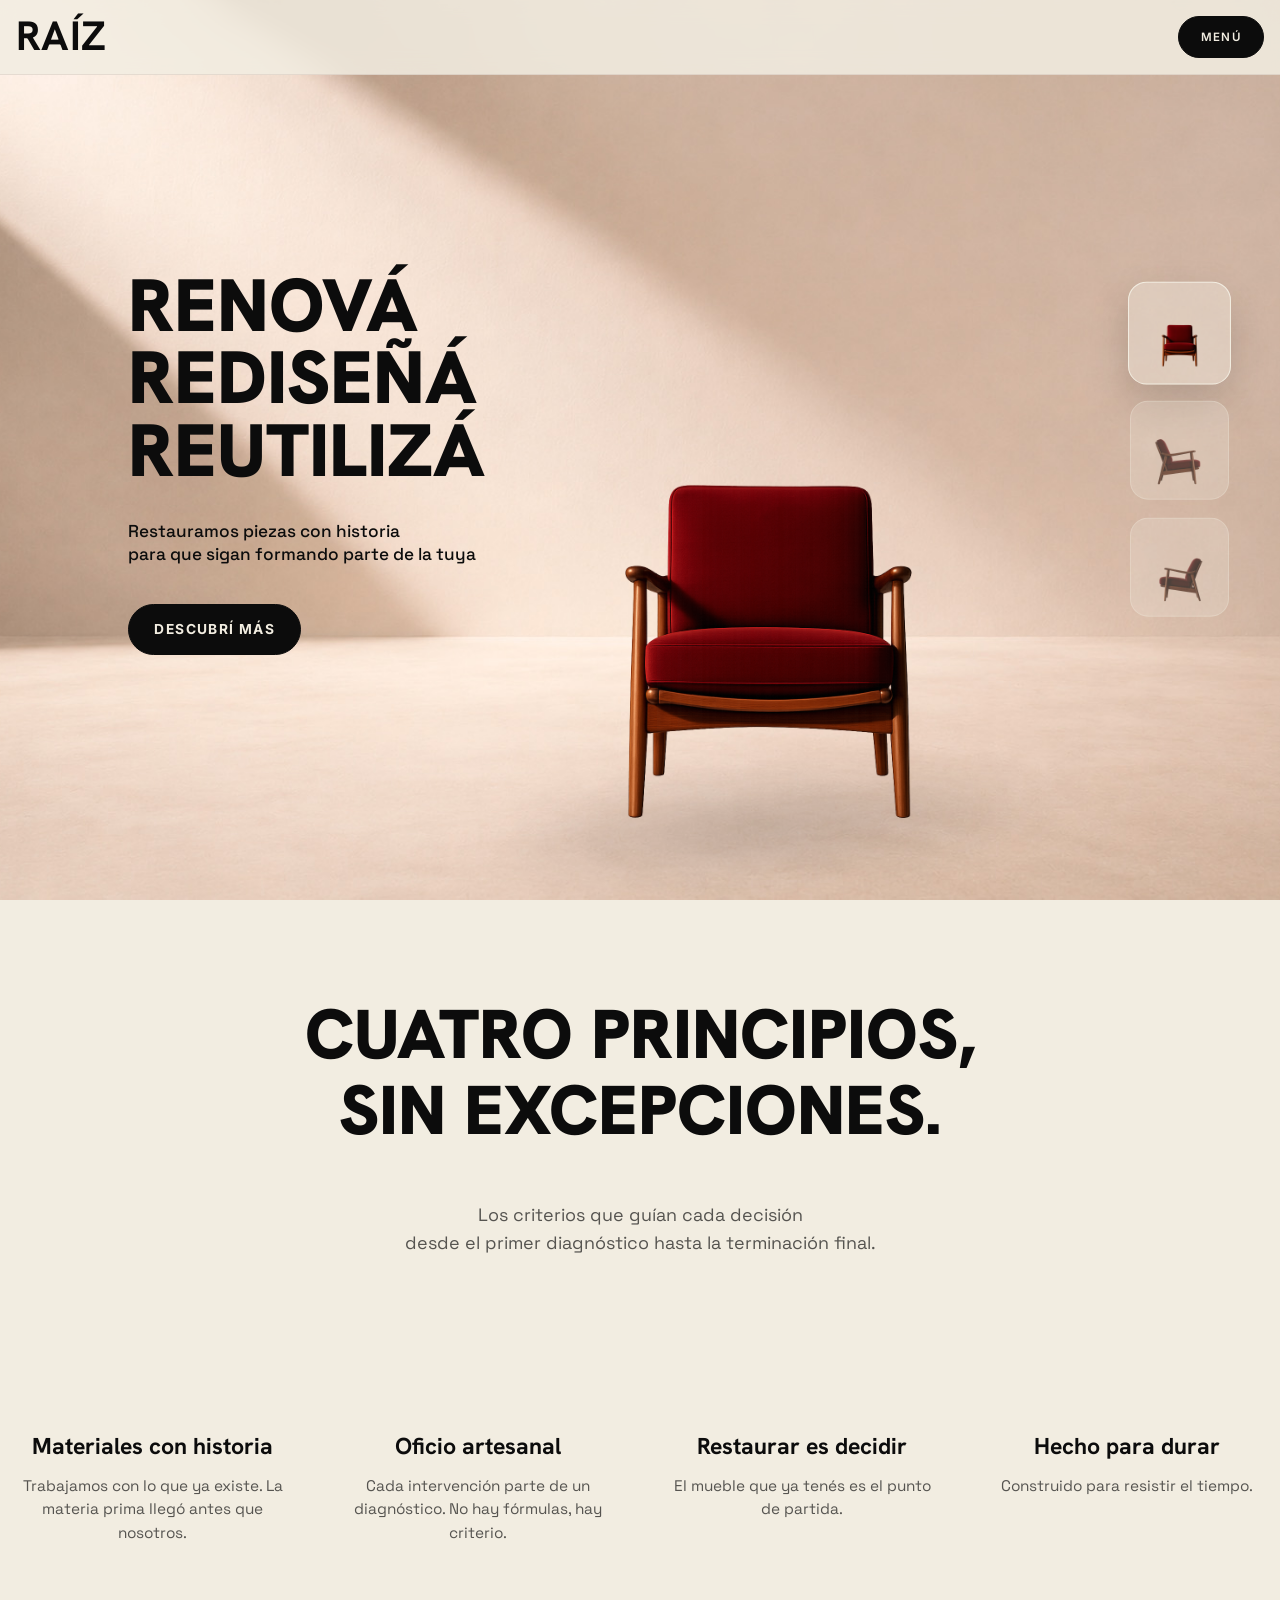
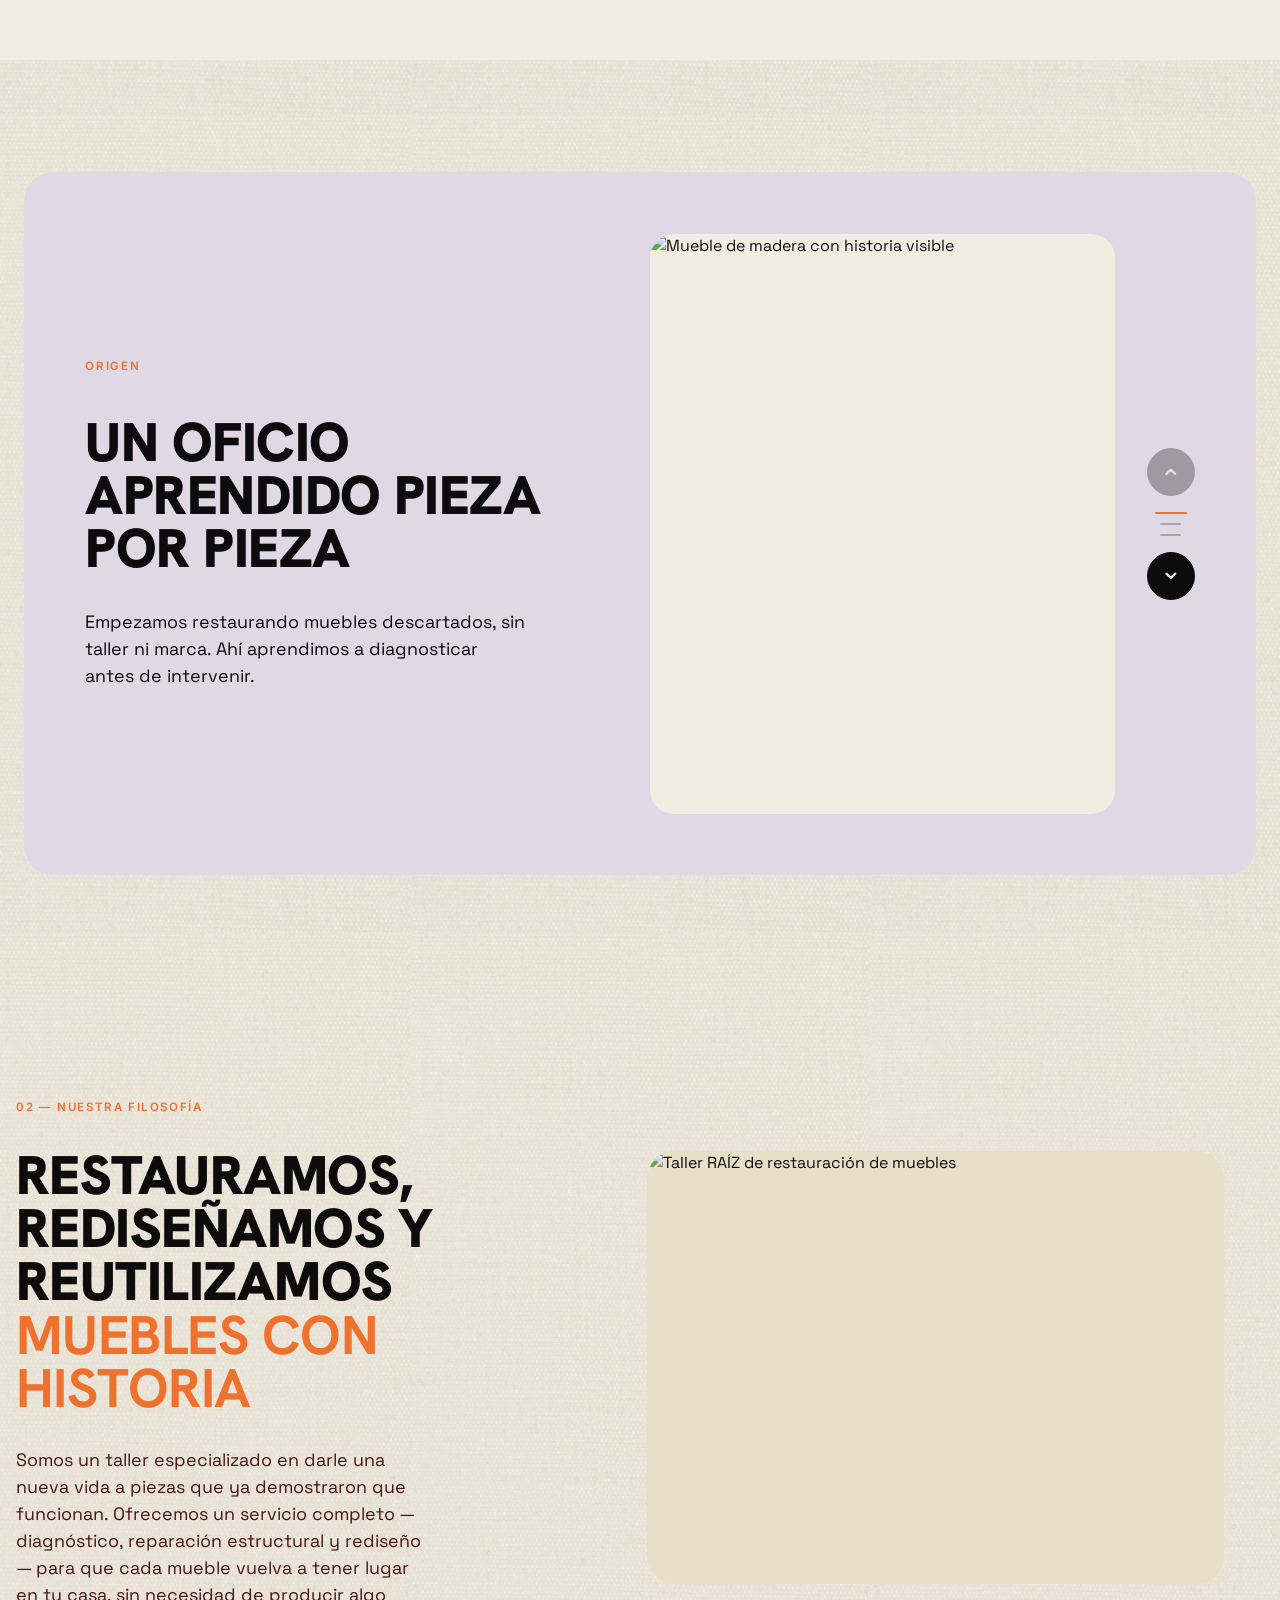
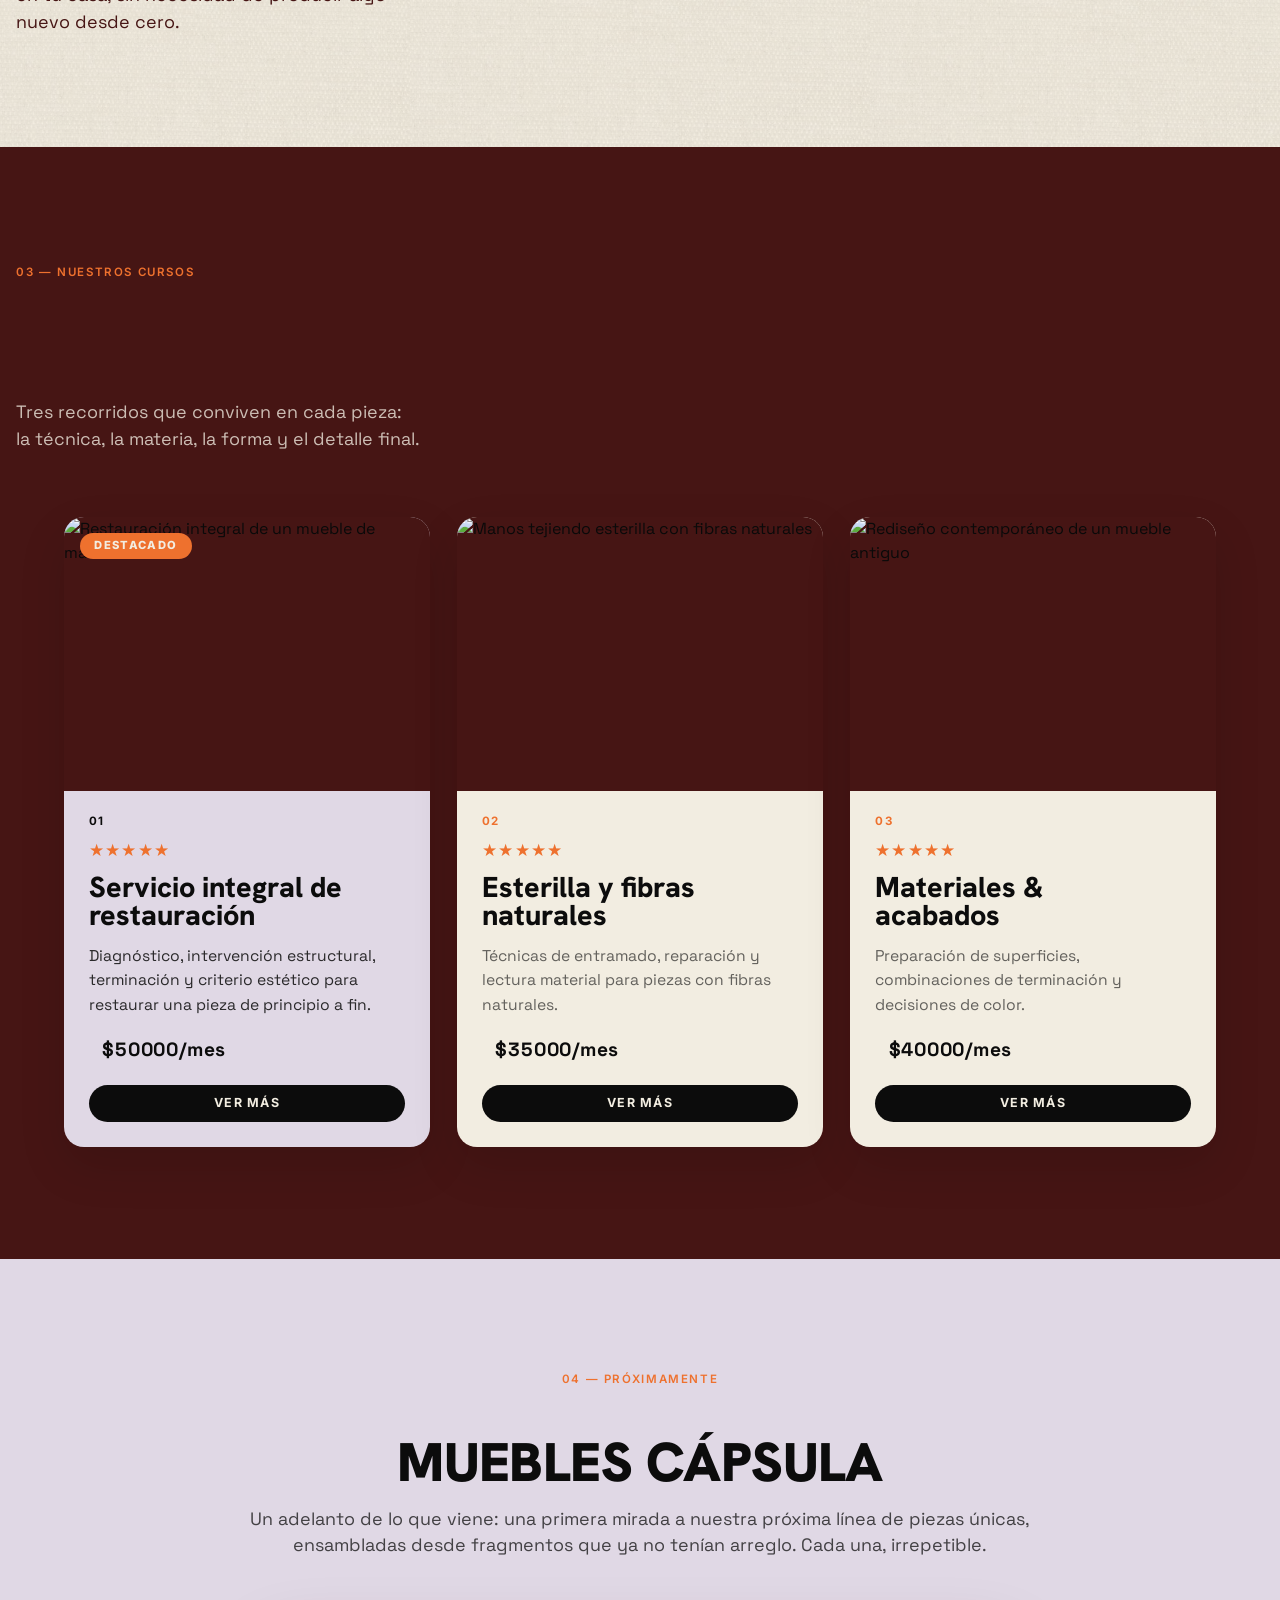
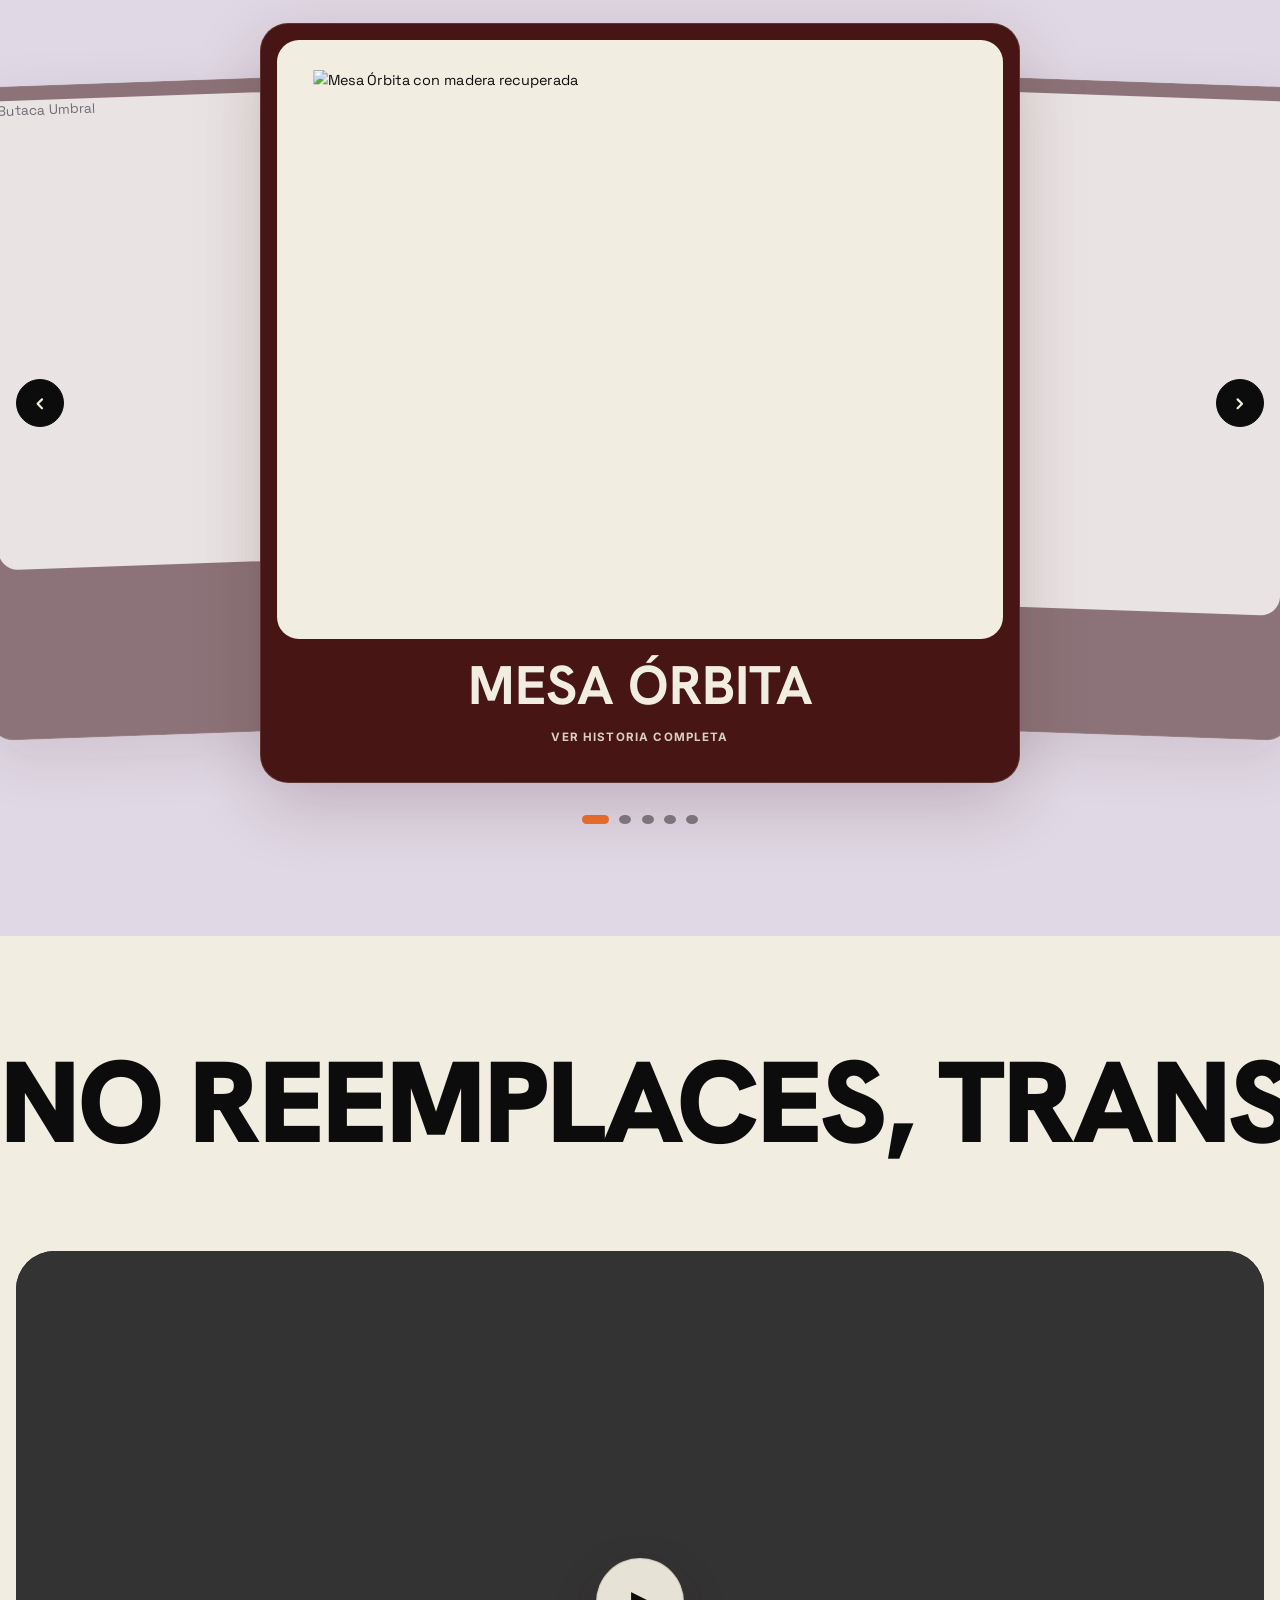
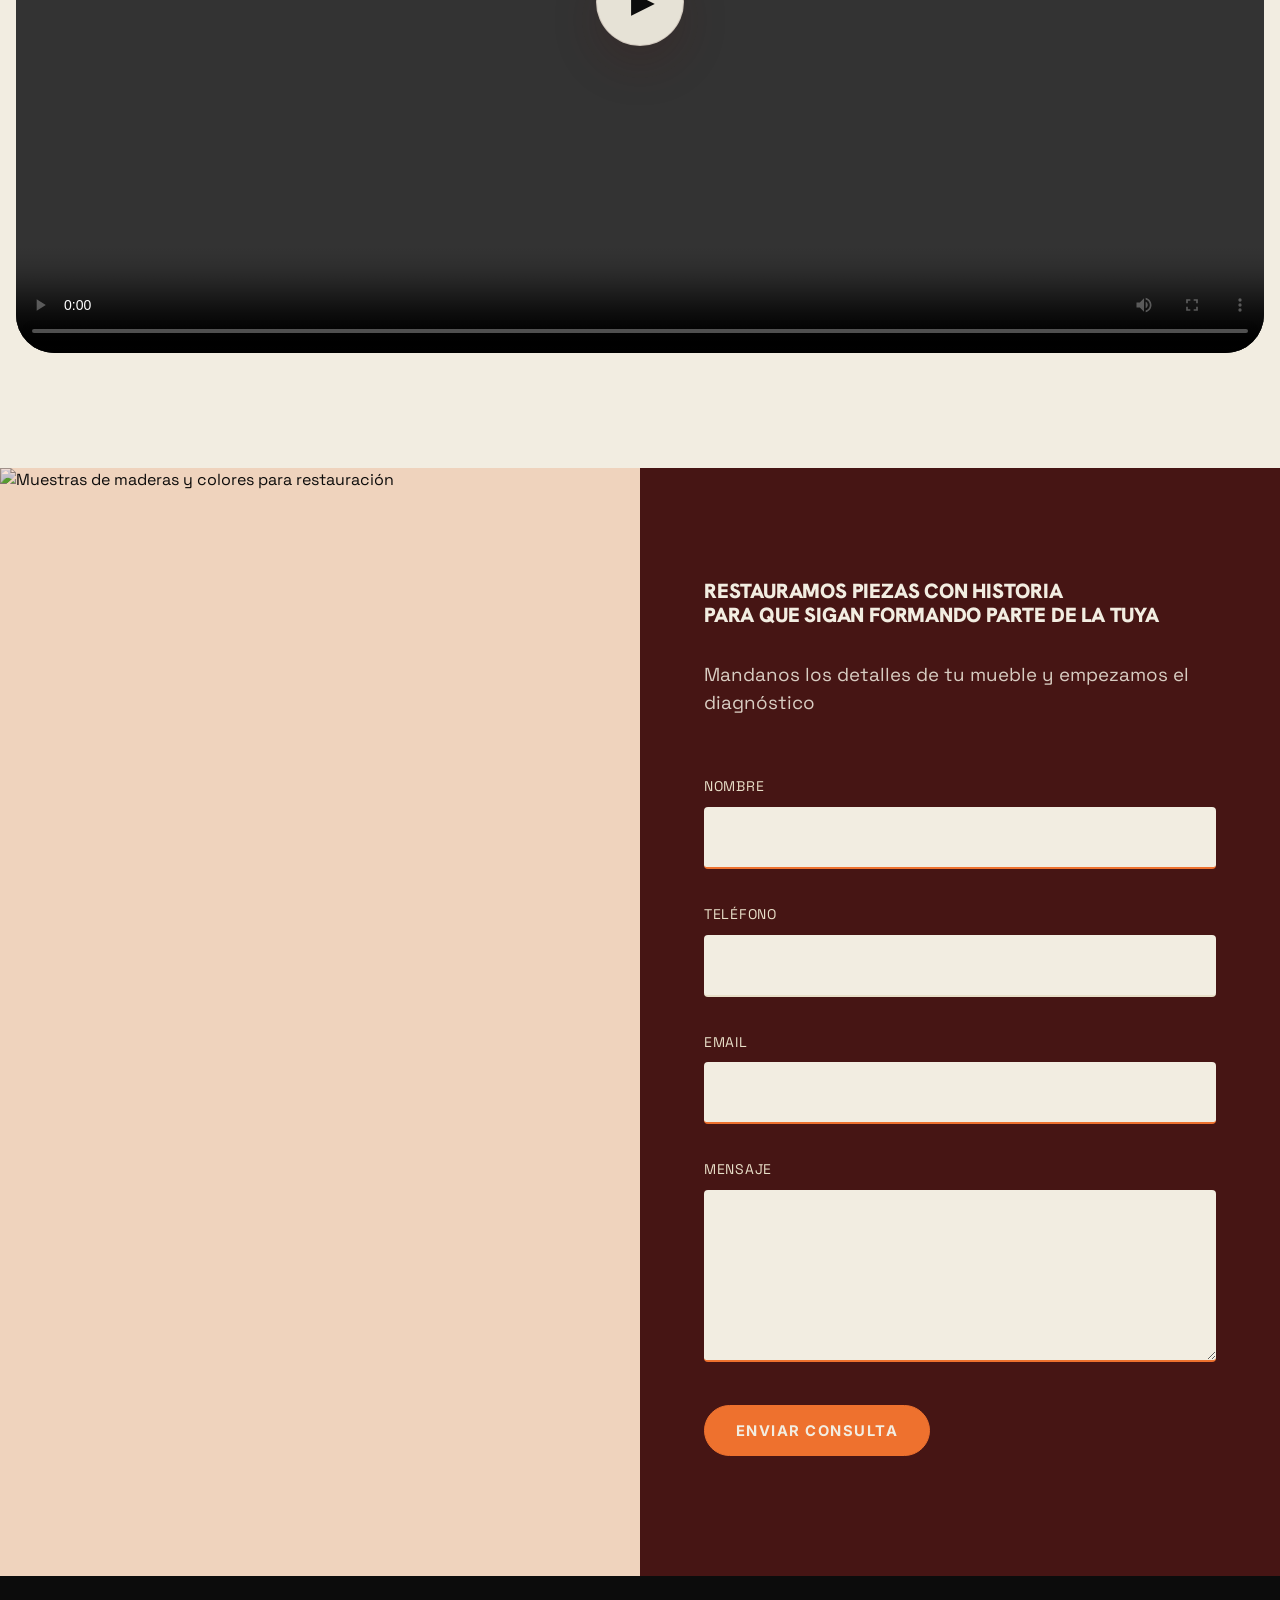
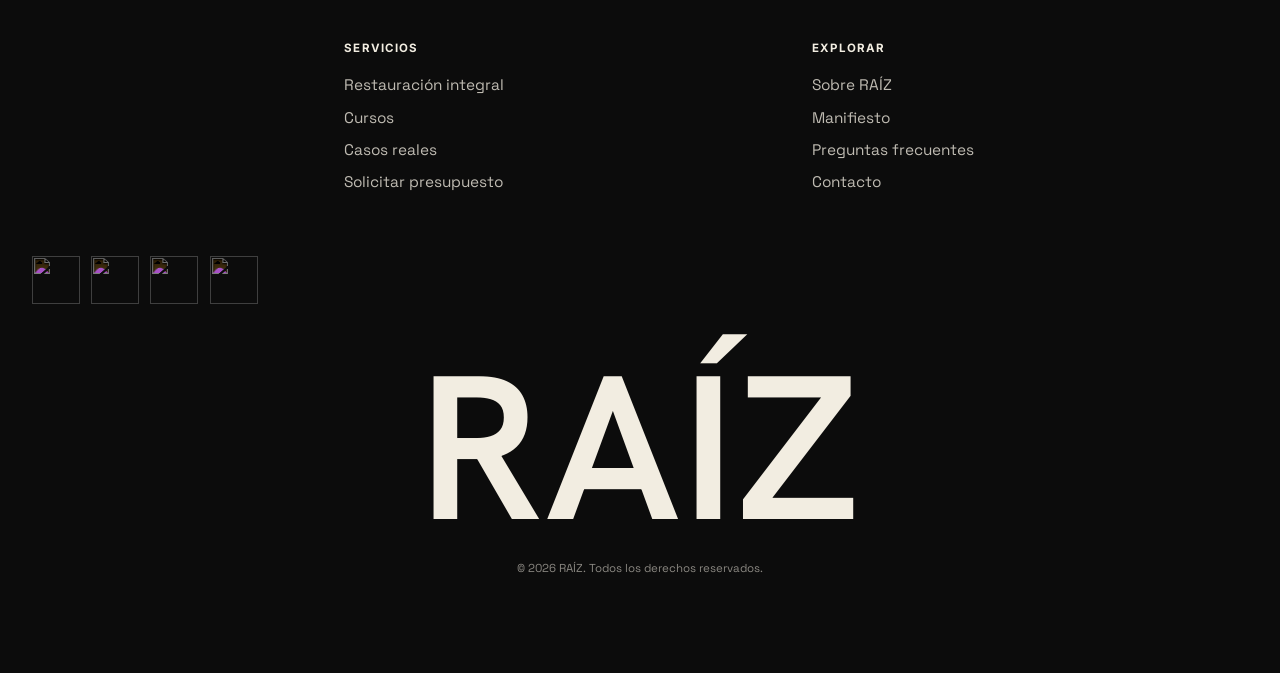
==== index.html @ 7d95e960 "ACTUALIZACIÓN PREENTREGA" ====
﻿<!DOCTYPE html>
<html lang="es">
<head>
<meta charset="UTF-8">
<meta name="viewport" content="width=device-width, initial-scale=1.0">
<title>RAÍZ — Restauración integral de muebles</title>
<meta name="description" content="RAÍZ transforma muebles con memoria en piezas contemporáneas. Restauración integral, esterilla y fibras naturales, rediseño y terminación artesanal.">
<link rel="preconnect" href="https://fonts.googleapis.com">
<link rel="preconnect" href="https://fonts.gstatic.com" crossorigin>
<link href="https://fonts.googleapis.com/css2?family=Hanken+Grotesk:wght@600;800;900&family=Inter:wght@500;600;700&family=Space+Grotesk:wght@400;500;600;700&display=swap" rel="stylesheet">
<link rel="stylesheet" href="https://use.typekit.net/fam1two.css">
<link rel="stylesheet" href="style.css">
</head>
<body>

<!-- ============================================================
     HEADER — navegación fija, se oculta al bajar, aparece al subir
     ============================================================ -->
<header class="header" id="header">
  <div class="envoltura">
    <a href="index.html" class="logo-raiz logo-header" aria-label="RAÍZ, inicio">
      RAÍZ
    </a>
    <button class="menu-toggle" type="button" aria-controls="siteMenu" aria-expanded="false">
      <span>MENÚ</span>
    </button>
  </div>
</header>

<section class="raiz-hero" id="hero" aria-labelledby="raizHeroTitle">
  <img class="raiz-hero__bg" src="assets/images/hero-background.jpg" alt="">

  <div class="raiz-hero__content">
    <h1 id="raizHeroTitle">RENOVÁ<br>REDISEÑÁ<br>REUTILIZÁ</h1>
    <p class="raiz-hero__claim">Restauramos piezas con historia<br>para que sigan formando parte de la tuya</p>
    <a href="#servicios" class="raiz-hero__btn">DESCUBRÍ MÁS</a>
  </div>

  <div class="raiz-hero__chair-wrap">
    <div class="raiz-hero__shadow"></div>
    <img class="raiz-hero__chair raiz-hero__chair--active" src="assets/chair-front.png" alt="Sillón restaurado">
    <img class="raiz-hero__chair raiz-hero__chair--next" src="assets/chair-front.png" alt="" aria-hidden="true">
  </div>
  <div class="raiz-hero__thumbs" aria-label="Seleccionar vista del sillón"></div>
</section>

<!-- ============================================================
     PRINCIPIOS
     ============================================================ -->
<section class="principios" id="principios">
  <div class="envoltura principios-contenido">
    <h2 class="principios-titulo reveal">
      <span>CUATRO PRINCIPIOS,</span><br>
      <span>SIN EXCEPCIONES.</span>
    </h2>
    <p class="principios-bajada reveal">
      Los criterios que guían cada decisión<br>
     desde el primer diagnóstico hasta la terminación final.
    </p>

    <div class="principios-grid">
      <article class="principio-item reveal" style="--i:0">
        <span class="principio-icono" style="--icono:url('assets/icons/madera.svg')" aria-hidden="true"></span>
        <h3>Materiales con historia</h3>
        <p>Trabajamos con lo que ya existe. La materia prima llegó antes que nosotros.</p>
      </article>

      <article class="principio-item reveal" style="--i:1">
        <span class="principio-icono" style="--icono:url('assets/icons/compas.svg')" aria-hidden="true"></span>
        <h3>Oficio artesanal</h3>
        <p>Cada intervención parte de un diagnóstico. No hay fórmulas, hay criterio.</p>
      </article>

      <article class="principio-item reveal" style="--i:2">
        <span class="principio-icono" style="--icono:url('assets/icons/reciclaje.svg')" aria-hidden="true"></span>
        <h3>Restaurar es decidir</h3>
        <p>El mueble que ya tenés es el punto de partida.</p>
      </article>

      <article class="principio-item reveal" style="--i:3">
        <span class="principio-icono" style="--icono:url('assets/icons/reloj.svg')" aria-hidden="true"></span>
        <h3>Hecho para durar</h3>
        <p>Construido para resistir el tiempo.</p>
      </article>
    </div>
  </div>
</section>

<!-- ============================================================
     HISTORIA — carrusel vertical: texto izquierda · imagen derecha
     Slides: origen · proceso · resultado
     JS: script.js sección 8
     ============================================================ -->
<section class="seccion historia" id="historia">
  <div class="envoltura">

    <!-- Columna izquierda: slides de texto apilados (CSS grid) -->
    <div class="historia-contenido" aria-live="polite" aria-atomic="true">

      <!-- [MODIFICAR] Slide 1: texto de origen -->
      <article class="historia-slide activo">
        <span class="ojo historia-eyebrow">ORIGEN</span>
        <h2 class="titulo-display seccion-titulo">Un oficio aprendido pieza por pieza</h2>
        <p>Empezamos restaurando muebles descartados, sin taller ni marca. Ahí aprendimos a diagnosticar antes de intervenir.</p>
      </article>

      <!-- [MODIFICAR] Slide 2: proceso de intervención -->
      <article class="historia-slide">
        <span class="ojo historia-eyebrow">CRITERIO</span>
        <h2 class="titulo-display seccion-titulo">Restaurar es una decisión, no un procedimiento</h2>
        <p>Cada pieza define su propio proceso. No aplicamos una técnica única, elegimos la que esa pieza necesita.</p>
      </article>

      <!-- [MODIFICAR] Slide 3: resultado final -->
      <article class="historia-slide">
        <span class="ojo historia-eyebrow">PRESENTE</span>
        <h2 class="titulo-display seccion-titulo">UN MÉTODO PROPIO, REPLICABLE Y ENSEÑABLE</h2>
        <p>Diagnóstico, reparación estructural y rediseño. El mismo proceso que aplicamos en el taller es el que enseñamos en nuestros cursos.</p>
      </article>

    </div>

    <!-- Columna derecha: imágenes apiladas + controles verticales -->
    <div class="historia-visual">

      <!-- [MODIFICAR] Reemplazar src con fotos propias de cada etapa -->
      <div class="historia-imagenes">
        <div class="historia-imagen-slide activo">
          <img src="assets/images/origen-foto1.jpeg" alt="Mueble de madera con historia visible">
        </div>
        <div class="historia-imagen-slide">
          <img src="assets/images/origen-foto2.jpeg" alt="Proceso de restauración en el taller">
        </div>
        <div class="historia-imagen-slide">
          <img src="assets/images/origen-foto3.jpeg" alt="Pieza restaurada, terminación final">
        </div>
      </div>

      <!-- Controles: arriba · contador · abajo -->
      <div class="historia-controles">
        <button class="circulo-nav" id="historiaArriba" aria-label="Slide anterior" disabled>
          <svg viewBox="0 0 24 24" fill="none" stroke="currentColor" stroke-width="2"><path d="M18 15l-6-6-6 6"/></svg>
        </button>
        <div class="historia-dots" id="historiaDots" aria-label="Seleccionar historia">
          <button class="activo" type="button" aria-label="Ver origen"></button>
          <button type="button" aria-label="Ver proceso"></button>
          <button type="button" aria-label="Ver resultado"></button>
        </div>
        <button class="circulo-nav" id="historiaAbajo" aria-label="Slide siguiente">
          <svg viewBox="0 0 24 24" fill="none" stroke="currentColor" stroke-width="2"><path d="M6 9l6 6 6-6"/></svg>
        </button>
      </div>

    </div>

  </div>
</section>

<!-- ============================================================
     MANIFIESTO — declaración central de marca
     ============================================================ -->
<section class="seccion manifiesto" id="manifiesto">
  <div class="envoltura">
    <div class="manifiesto-texto">
      <span class="ojo manifiesto-eyebrow reveal">02 — Nuestra filosofía</span>
      <h2 class="titulo-display manifiesto-titulo reveal">RESTAURAMOS, REDISEÑAMOS Y REUTILIZAMOS<br><em> MUEBLES CON HISTORIA</em></h2>
      <p class="manifiesto-secundario reveal">Somos un taller especializado en darle una nueva vida a piezas que ya demostraron que funcionan. Ofrecemos un servicio completo — diagnóstico, reparación estructural y rediseño — para que cada mueble vuelva a tener lugar en tu casa, sin necesidad de producir algo nuevo desde cero. </p>
    </div>
    <figure class="manifiesto-card reveal">
      <img src="assets/images/taller2.png" alt="Taller RAÍZ de restauración de muebles">
    </figure>
  </div>
</section>

<!-- ============================================================
     LABORATORIO DE OFICIOS — cursos
     ============================================================ -->
<section class="seccion oficios" id="oficios">
  <div class="envoltura">
    <div class="oficios-cabecera">
      <div>
        <span class="ojo seccion-eyebrow">03 — Nuestros cursos</span>
        <h2 class="titulo-display seccion-titulo reveal">Aprendé el oficio</h2>
      </div>
      
      <p class="reveal">
  Tres recorridos que conviven en cada pieza:<br>
  la técnica, la materia, la forma y el detalle final.
</p>
    </div>

    <div class="oficios-grid reveal-fila" id="oficiosGrid">
      <!-- Card destacada -->
      <article class="card-oficio card-oficio--destacado reveal" style="--i:0">
        <div class="card-oficio-imagen">
          <span class="card-oficio-badge card-oficio-badge--destacado">Destacado</span>
          <img src="assets/images/curso1.png" alt="Restauración integral de un mueble de madera">
        </div>
        <div class="card-oficio-cuerpo">
          <span class="card-oficio-numero">01</span>
          <span class="card-oficio-estrellas" aria-label="5 estrellas">★★★★★</span>
          <h3 class="card-oficio-titulo">Servicio integral de restauración</h3>
          <p class="card-oficio-descripcion">Diagnóstico, intervención estructural, terminación y criterio estético para restaurar una pieza de principio a fin.</p>
          <p class="card-oficio-precio">$50000/mes</p>
          <a href="curso-restauracion.html" class="card-oficio-enlace">
            <span>Ver más</span>
          </a>
        </div>
      </article>

      <article class="card-oficio reveal" style="--i:1">
        <div class="card-oficio-imagen">
          <img src="assets/images/curso2.png" alt="Manos tejiendo esterilla con fibras naturales">
        </div>
        <div class="card-oficio-cuerpo">
          <span class="card-oficio-numero">02</span>
          <span class="card-oficio-estrellas" aria-label="5 estrellas">★★★★★</span>
          <h3 class="card-oficio-titulo">Esterilla y fibras naturales</h3>
          <p class="card-oficio-descripcion">Técnicas de entramado, reparación y lectura material para piezas con fibras naturales.</p>
          <p class="card-oficio-precio">$35000/mes</p>
          <a href="#contacto" class="card-oficio-enlace">
            <span>Ver más</span>
          </a>
        </div>
      </article>

      <article class="card-oficio reveal" style="--i:2">
        <div class="card-oficio-imagen">
          <img src="assets/images/curso3.png" alt="Rediseño contemporáneo de un mueble antiguo">
        </div>
        <div class="card-oficio-cuerpo">
          <span class="card-oficio-numero">03</span>
          <span class="card-oficio-estrellas" aria-label="5 estrellas">★★★★★</span>
          <h3 class="card-oficio-titulo">Materiales & acabados</h3>
          <p class="card-oficio-descripcion">Preparación de superficies, combinaciones de terminación y decisiones de color.</p>
          <p class="card-oficio-precio">$40000/mes</p>
          <a href="#contacto" class="card-oficio-enlace">
            <span>Ver más</span>
          </a>
        </div>
      </article>
    </div>

  </div>
</section>

<!-- ============================================================
     MUEBLES CÁPSULA — galería de 6 proyectos restaurados
     ============================================================ -->
<section class="seccion capsula" id="capsula">
  <div class="envoltura capsula-contenido">
    <div class="capsula-cabecera">
      <span class="ojo seccion-eyebrow reveal">04 — Próximamente</span>
      <h2 class="titulo-display seccion-titulo reveal">Muebles cápsula</h2>
      <p class="capsula-bajada reveal">Un adelanto de lo que viene: una primera mirada a nuestra próxima línea de piezas únicas, ensambladas desde fragmentos que ya no tenían arreglo. Cada una, irrepetible.
    </div>

    <div class="capsula-carousel reveal" aria-label="Historias de transformación de muebles">
      <button class="circulo-nav capsula-flecha capsula-flecha--prev" type="button" id="capsulaPrev" aria-label="Ver historia anterior">
        <svg viewBox="0 0 24 24" fill="none" stroke="currentColor" stroke-width="2"><path d="M15 18l-6-6 6-6"/></svg>
      </button>

      <div class="capsula-viewport" id="capsulaViewport">
        <article class="capsula-card is-active" data-capsula-card>
          <div class="capsula-card__imagen">
            <img src="assets/images/capsula1.png" alt="Mesa Órbita con madera recuperada">
          </div>
          <div class="capsula-card__contenido">
            <h3>Mesa Órbita</h3>
            <a href="#contacto" class="capsula-card__cta">Ver historia completa</a>
          </div>
        </article>

        <article class="capsula-card" data-capsula-card>
          <div class="capsula-card__imagen">
            <img src="assets/images/capsula2.png" alt="Mesa Familiar de Roble">
          </div>
          <div class="capsula-card__contenido">
            <h3>Silla Cebra</h3>
            <a href="#contacto" class="capsula-card__cta">Ver historia completa</a>
          </div>
        </article>

        <article class="capsula-card" data-capsula-card>
          <div class="capsula-card__imagen">
           <img src="assets/images/capsula3.png" alt="Biblioteca Escandinava">
          </div>
          <div class="capsula-card__contenido">
            <h3>Mueble Módulo</h3>
            <a href="#contacto" class="capsula-card__cta">Ver historia completa</a>
          </div>
        </article>

        <article class="capsula-card" data-capsula-card>
          <div class="capsula-card__imagen">
            <img src="assets/images/capsula4bis.png" alt="Mesa de luz Bruma">
          </div>
          <div class="capsula-card__contenido">
            <h3>Mesa de luz Bruma</h3>
            <a href="#contacto" class="capsula-card__cta">Ver historia completa</a>
          </div>
        </article>

        <article class="capsula-card" data-capsula-card>
          <div class="capsula-card__imagen">
            <img src="assets/images/capsula5.png" alt="Butaca Umbral">
          </div>
          <div class="capsula-card__contenido">
            <h3>Butaca Umbral</h3>
            <a href="#contacto" class="capsula-card__cta">Ver historia completa</a>
          </div>
        </article>
      </div>

      <button class="circulo-nav capsula-flecha capsula-flecha--next" type="button" id="capsulaNext" aria-label="Ver historia siguiente">
        <svg viewBox="0 0 24 24" fill="none" stroke="currentColor" stroke-width="2"><path d="M9 18l6-6-6-6"/></svg>
      </button>
    </div>

    <div class="capsula-dots" id="capsulaDots" aria-label="Seleccionar historia">
      <button class="activo" type="button" aria-label="Ver Silla Windsor 1972"></button>
      <button type="button" aria-label="Ver Mesa Familiar de Roble"></button>
      <button type="button" aria-label="Ver Biblioteca Escandinava"></button>
      <button type="button" aria-label="Ver Aparador Bruma"></button>
      <button type="button" aria-label="Ver Butaca Umbral"></button>
    </div>
  </div>
</section>
<!-- ============================================================
     MARQUEE DE CIERRE — mensaje tipográfico
     ============================================================ -->
<section class="raiz-marquee">
  <div class="raiz-marquee__track">
    <div class="raiz-marquee__content">
      <span>NO REEMPLACES, TRANSFORMÁ</span>
      <img class="raiz-marquee__dot" src="assets/images/dot1.png" alt="" aria-hidden="true">
      <span>NO REEMPLACES, TRANSFORMÁ</span>
      <img class="raiz-marquee__dot" src="assets/images/dot2.png" alt="" aria-hidden="true">
      <span>NO REEMPLACES, TRANSFORMÁ</span>
      <img class="raiz-marquee__dot" src="assets/images/dot3.png" alt="" aria-hidden="true">
      <span>NO REEMPLACES, TRANSFORMÁ</span>
      <img class="raiz-marquee__dot" src="assets/images/dot4.png" alt="" aria-hidden="true">
      <span>NO REEMPLACES, TRANSFORMÁ</span>
      <img class="raiz-marquee__dot" src="assets/images/dot5.png" alt="" aria-hidden="true">
    </div>

    <div class="raiz-marquee__content" aria-hidden="true">
      <span>NO REEMPLACES, TRANSFORMÁ</span>
      <img class="raiz-marquee__dot" src="assets/images/dot1.png" alt="">
      <span>NO REEMPLACES, TRANSFORMÁ</span>
      <img class="raiz-marquee__dot" src="assets/images/dot2.png" alt="">
      <span>NO REEMPLACES, TRANSFORMÁ</span>
      <img class="raiz-marquee__dot" src="assets/images/dot3.png" alt="">
      <span>NO REEMPLACES, TRANSFORMÁ</span>
      <img class="raiz-marquee__dot" src="assets/images/dot4.png" alt="">
      <span>NO REEMPLACES, TRANSFORMÁ</span>
      <img class="raiz-marquee__dot" src="assets/images/dot5.png" alt="">
    </div>
  </div>
</section>

<!-- ============================================================
     VIDEO CARD
     ============================================================ -->
<section class="video-card-section">
  <div class="video-card">
    <video class="video-card__media" controls preload="metadata">
      <source src="assets/videos/mi-video.mp4" type="video/mp4">
      Tu navegador no soporta video HTML5.
    </video>

    <button class="video-card__play" aria-label="Reproducir video">
      <span aria-hidden="true">▶</span>
    </button>
  </div>
</section>

<!-- ============================================================
     CTA CONTACTO — dos columnas, imagen + formulario
     ============================================================ -->
<section class="cta-contacto" id="contacto">
  <div class="cta-contacto__imagen">
    <img src="assets/images/footerbis.png" alt="Muestras de maderas y colores para restauración">
    <div class="cta-contacto__overlay"></div>
  </div>
  <div class="cta-contacto__form-panel">
    <h2 class="titulo-display cta-contacto__titulo">RESTAURAMOS PIEZAS CON HISTORIA<br>PARA QUE SIGAN FORMANDO PARTE DE LA TUYA</h2>
    <p class="cta-contacto__subtitulo">Mandanos los detalles de tu mueble y empezamos el diagnóstico</p>
    <form class="cta-contacto__form" id="form-contacto" novalidate>
      <div class="cta-contacto__campo">
        <label for="nombre">Nombre</label>
        <input type="text" id="nombre" name="nombre" required>
      </div>
      <div class="cta-contacto__campo">
        <label for="telefono">Teléfono</label>
        <input type="tel" id="telefono" name="telefono">
      </div>
      <div class="cta-contacto__campo">
        <label for="email">Email</label>
        <input type="email" id="email" name="email" required>
      </div>
      <div class="cta-contacto__campo">
        <label for="mensaje">Mensaje</label>
        <textarea id="mensaje" name="mensaje" rows="6" required></textarea>
      </div>
      <button type="submit" class="btn btn--nogal-invertido">Enviar consulta</button>
    </form>
    <p class="cta-contacto__confirmacion" id="ctaContactoMsg" role="status" aria-live="polite"></p>
  </div>
</section>

<!-- ============================================================
     FOOTER
     ============================================================ -->
<footer class="footer">
  <div class="envoltura">
    <div class="footer-top">
      <div class="footer-marca">
        <video class="footer-marca-video" autoplay muted playsinline preload="metadata" aria-label="Animación RAÍZ">
          <source src="assets/videos/video-silla1.mp4" type="video/mp4">
        </video>
        <div class="footer-redes">
          <a href="#" aria-label="Facebook">
            <img src="assets/icons/facebook.svg.svg" alt="" aria-hidden="true">
          </a>
          <a href="#" aria-label="Instagram">
            <img src="assets/icons/instagram.svg.svg" alt="" aria-hidden="true">
          </a>
          <a href="#" aria-label="TikTok">
            <img src="assets/icons/tiktok.svg.svg" alt="" aria-hidden="true">
          </a>
          <a href="#" aria-label="Pinterest">
            <img src="assets/icons/pinterest.svg.svg" alt="" aria-hidden="true">
          </a>
        </div>
      </div>

      <div class="footer-columna">
        <h4>Servicios</h4>
        <ul>
          <li><a href="#oficios">Restauración integral</a></li>
          <li><a href="curso-restauracion.html">Cursos</a></li>
          <li><a href="#capsula">Casos reales</a></li>
          <li><a href="#contacto">Solicitar presupuesto</a></li>
        </ul>
      </div>

      <div class="footer-columna">
        <h4>Explorar</h4>
        <ul>
          <li><a href="#hero">Sobre RAÍZ</a></li>
          <li><a href="#manifiesto">Manifiesto</a></li>
          <li><a href="#">Preguntas frecuentes</a></li>
          <li><a href="#contacto">Contacto</a></li>
        </ul>
      </div>
    </div>

  </div>

  <div class="footer-bottom">
    <span class="footer-logo-mark">RAÍZ</span>
    <p>© 2026 RAÍZ. Todos los derechos reservados.</p>
  </div>
</footer>

<!-- Botón flotante volver arriba -->
<button class="volver-arriba" id="volverArriba" aria-label="Volver arriba">
  <svg viewBox="0 0 24 24" fill="none" stroke="currentColor" stroke-width="2"><path d="M18 15l-6-6-6 6"/></svg>
</button>

<div class="site-menu-overlay" data-menu-close hidden></div>
<aside class="site-menu" id="siteMenu" aria-hidden="true" aria-label="Menú principal">
  <button class="site-menu__close" type="button" data-menu-close aria-label="Cerrar menú"></button>
  <nav class="site-menu__nav">
    <a href="index.html#hero" class="site-menu__link">Inicio</a>
    <a href="index.html#oficios" class="site-menu__link">Cursos</a>
    <a href="index.html#capsula" class="site-menu__link">Muebles Cápsula</a>
    <a href="index.html#manifiesto" class="site-menu__link">Nosotros</a>
    <a href="index.html#contacto" class="site-menu__link">Contacto</a>
  </nav>
</aside>

<script src="script.js"></script>
</body>
</html>
---- style.css ----
﻿/* ============================================================
   RAÍZ — Hoja de estilos principal
   Marca de restauración integral de muebles y oficios artesanales
   ============================================================ */

/* ---------- 1. TIPOGRAFÍA EXTERNA ---------- */
/* Hanken Grotesk, Space Grotesk, Inter y aquavit se cargan desde el <head>. */

/* ---------- 2. TOKENS DE MARCA ---------- */
:root{
  /* Paleta RAIZ oficial */
  --color-hueso: #F2EDE1;
  --color-crudo: #E8DFC8;
  --color-nogal: #461514;
  --color-terracota: #ee712e;
  --color-negro: #0c0c0c;
  --color-lila: #E0D8E5;

  /* Aliases historicos: compatibilidad sin nuevos colores */
  --crema: var(--color-hueso);
  --crema-alta: var(--color-hueso);
  --negro: var(--color-negro);
  --negro-suave: var(--color-nogal);
  --naranja: var(--color-terracota);
  --naranja-alta: var(--color-terracota);
  --burdeos: var(--color-nogal);
  --tinta: var(--color-negro);
  --tinta-60: color-mix(in srgb, var(--color-negro) 60%, transparent);
  --tinta-30: color-mix(in srgb, var(--color-negro) 30%, transparent);

  /* Tipografía por rol */
  --font-display: "Hanken Grotesk", sans-serif;
  --font-body: "Space Grotesk", sans-serif;
  --font-accent: "Space Grotesk", sans-serif;
  --font-label: "Inter", sans-serif;
  --font-wordmark: "aquavit", var(--font-display);

  /* Aliases historicos */
  --f-titulo: var(--font-display);
  --f-cuerpo: var(--font-body);
  --f-ui: var(--font-label);
  --f-marca: var(--font-wordmark);

  /* Escala tipografica fluida compartida */
  --text-display-xl: clamp(2.75rem, 7vw, 6.25rem);
  --text-display-lg: clamp(2rem, 4.4vw, 3.4rem);
  --text-display-md: clamp(1.2rem, 1.8vw, 1.45rem);
  --text-body-lg: clamp(1.05rem, 1.4vw, 1.28rem);
  --text-body: clamp(.96rem, 1vw, 1rem);
  --text-label: clamp(.72rem, .82vw, .78rem);
  --text-button: clamp(.78rem, .9vw, .85rem);
  --text-micro: clamp(.64rem, .72vw, .7rem);

  --tam-h1: var(--text-display-xl);
  --tam-h2: var(--text-display-lg);
  --tam-h3: var(--text-display-md);
  --tam-bajada: var(--text-body-lg);
  --tam-cuerpo: var(--text-body);
  --tam-label: var(--text-label);
  --tam-boton: var(--text-button);
  --tam-micro: var(--text-micro);

  /* Espaciado */
  --espacio-xs: .5rem;
  --espacio-s: 1rem;
  --espacio-m: 2rem;
  --espacio-l: 4rem;
  --espacio-xl: 7rem;
  --espacio-xxl: 11rem;

  /* Layout */
  --ancho-max: 1600px;
  --radio-organico: 38% 62% 58% 42% / 48% 42% 58% 52%;
  --radio-organico-2: 62% 38% 42% 58% / 42% 58% 42% 58%;

  /* Transiciones */
  --ease: cubic-bezier(.22, .68, .32, 1);
  --t-rapida: .35s var(--ease);
  --t-media: .6s var(--ease);
  --t-lenta: 1.1s var(--ease);
}

/* ---------- 3. RESET ---------- */
*, *::before, *::after{ box-sizing: border-box; }
html{
  scroll-behavior: smooth;
  overflow-x: hidden;
  width: 100%;
}
body{
  margin: 0;
  background: var(--crema);
  color: var(--negro);
  font-family: var(--font-body);
  font-weight: 400;
  line-height: 1.5;
  -webkit-font-smoothing: antialiased;
  overflow-x: hidden;
  width: 100%;
}
img{ max-width: 100%; display: block; }
a{ color: inherit; text-decoration: none; }
ul{ margin: 0; padding: 0; list-style: none; }
button{ font-family: inherit; cursor: pointer; border: none; background: none; color: inherit; }
h1,h2,h3,h4,p{ margin: 0; }
.envoltura{
  max-width: var(--ancho-max);
  margin-inline: auto;
  padding-inline: 1rem;
}

/* Foco visible accesible */
a:focus-visible, button:focus-visible, input:focus-visible, textarea:focus-visible{
  outline: 2px solid var(--naranja);
  outline-offset: 4px;
  border-radius: 4px;
}

@media (prefers-reduced-motion: reduce){
  *{ animation-duration: .001ms !important; animation-iteration-count: 1 !important; transition-duration: .001ms !important; scroll-behavior: auto !important; }
}

/* ---------- 4. TIPOGRAFÍA DE MARCA ---------- */
.titulo-display{
  font-family: var(--font-display);
  font-weight: 900;
  text-transform: uppercase;
  letter-spacing: -.01em;
  line-height: .98;
}
.titulo-editorial{
  font-family: var(--font-body);
  font-weight: 400;
  font-style: normal;
  letter-spacing: -.01em;
}
.ojo{
  font-family: var(--font-label);
  font-weight: 600;
  text-transform: uppercase;
  letter-spacing: .14em;
  font-size: var(--tam-label);
  color: var(--naranja);
}

/* Logo con tratamiento orgánico — la R volteada, trazo manuscrito-estructural */
.logo-raiz{
  font-family: var(--font-wordmark);
  font-size: 1.5rem;
  letter-spacing: .02em;
  display: inline-flex;
  align-items: center;
  gap: .05em;
}
.logo-raiz .letra-r{
  display: inline-block;
  transform: scaleX(-1);
}
.logo-raiz.logo-grande{
  font-size: clamp(4.5rem, 18vw, 11rem);
  line-height: .85;
  letter-spacing: -.01em;
}
.logo-header{
  font-family: var(--font-wordmark);
  font-weight: 700;
  font-size: clamp(2.1rem, 3.2vw, 3.2rem);
  line-height: .85;
  letter-spacing: .01em;
  color: var(--tinta, var(--color-nogal));
  text-transform: uppercase;
}
.logo-header-img{
  display: block;
  width: 7rem;
  height: auto;
}

/* ---------- 5. SISTEMA GLOBAL DE BOTONES ---------- */
/* Funciona en <a> y <button> por igual.
   Variantes: .btn-primary · .btn-secondary · .btn-light · .btn-small */
.btn,
.nav-cta,
.hero-cta,
.card-oficio-enlace{
  cursor: pointer;
  display: inline-flex;
  align-items: center;
  justify-content: center;
  gap: .65em;
  font-family: var(--font-label);
  font-weight: 700;
  font-size: var(--tam-boton);
  text-transform: uppercase;
  letter-spacing: .1em;
  padding: .75em 1.55em;
  border: 1.5px solid currentColor;
  border-radius: 100px;
  text-decoration: none;
  white-space: nowrap;
  width: fit-content;
  transition:
    background var(--t-rapida),
    color var(--t-rapida),
    border-color var(--t-rapida),
    transform var(--t-rapida);
}
.btn:hover,
.nav-cta:hover,
.hero-cta:hover,
.card-oficio-enlace:hover{
  transform: translateY(-2px);
}
.btn:active,
.nav-cta:active,
.hero-cta:active,
.card-oficio-enlace:active{
  background: var(--naranja);
  color: var(--crema-alta);
  border-color: var(--naranja);
  transform: scale(.95);
}
.btn-primary:active,
.btn-secondary:active,
.btn-light:active,
.btn:focus-visible,
.nav-cta:focus-visible,
.hero-cta:focus-visible,
.card-oficio-enlace:focus-visible{
  background: var(--naranja);
  color: var(--crema-alta);
  border-color: var(--naranja);
}
.btn span,
.nav-cta span,
.hero-cta span,
.card-oficio-enlace span{
  line-height: 1;
}
.btn svg,
.nav-cta svg,
.hero-cta svg,
.card-oficio-enlace svg{
  display: none;
}

.btn,
.btn-primary,
.nav-cta,
.hero-cta,
.card-oficio-enlace{
  background: var(--negro);
  color: var(--crema);
  border-color: var(--negro);
}
.btn:hover,
.btn-primary:hover,
.nav-cta:hover,
.hero-cta:hover,
.card-oficio-enlace:hover{
  background: var(--naranja);
  color: var(--crema-alta);
  border-color: var(--naranja);
}

.btn-secondary{
  background: transparent;
  color: var(--negro);
  border-color: var(--negro);
}
.btn-secondary:hover{
  background: var(--negro);
  color: var(--crema-alta);
  border-color: var(--negro);
}

.btn-light{
  background: transparent;
  color: var(--crema-alta);
  border-color: var(--crema-alta);
}
.btn-light:hover{
  background: var(--crema-alta);
  color: var(--negro);
  border-color: var(--crema-alta);
}

/* Modificador de tamaño — se combina: class="btn btn-primary btn-small" */
.btn-small{ font-size: var(--tam-label); padding: .6em 1.3em; letter-spacing: .12em; }

.circulo-nav{
  width: 3rem;
  height: 3rem;
  border-radius: 50%;
  border: 1.5px solid var(--negro);
  background: var(--negro);
  color: var(--crema);
  display: flex;
  align-items: center;
  justify-content: center;
  transition: background var(--t-rapida), transform var(--t-rapida), border-color var(--t-rapida), color var(--t-rapida);
}
.circulo-nav:hover{
  border-radius: 50%;
  background: var(--naranja);
  border-color: var(--naranja);
  color: var(--crema-alta);
  transform: scale(1.06);
}
.circulo-nav:active,
.circulo-nav:focus-visible{
  border-radius: 50%;
  background: var(--naranja);
  border-color: var(--naranja);
  color: var(--crema-alta);
}
.circulo-nav svg{
  width: 1.1rem;
  height: 1.1rem;
}
.circulo-nav svg *{
  stroke-width: 3;
  stroke-linecap: round;
  stroke-linejoin: round;
}

/* ---------- 6. HEADER ---------- */
.header{
  position: fixed;
  top: 0; left: 0; right: 0;
  z-index: 100;
  padding: var(--espacio-s) 0;
  background: color-mix(in srgb, var(--color-hueso) 86%, transparent);
  backdrop-filter: blur(10px);
  border-bottom: 1px solid color-mix(in srgb, var(--color-nogal) 8%, transparent);
  transition: transform var(--t-media), background var(--t-rapida);
}
.header.header--oculto{ transform: translateY(-100%); }
.header .envoltura{
  display: flex;
  align-items: center;
  justify-content: space-between;
}
.menu-toggle{
  position: relative;
  z-index: 110;
  display: inline-flex;
  align-items: center;
  justify-content: center;
  min-width: 5.4rem;
  min-height: 2.6rem;
  padding: .72rem 1.25rem;
  border: 1.5px solid var(--negro);
  border-radius: 999px;
  background: var(--negro);
  color: var(--crema);
  font-family: var(--font-label);
  font-size: var(--tam-label);
  font-weight: 600;
  letter-spacing: .12em;
  text-transform: uppercase;
  transition: background var(--t-rapida), color var(--t-rapida), border-color var(--t-rapida), transform var(--t-rapida);
}
.menu-toggle:hover,
.menu-toggle:focus-visible{
  background: var(--naranja);
  border-color: var(--naranja);
  color: var(--crema-alta);
  transform: translateY(-2px);
}

body.menu-abierto{
  overflow: hidden;
}
.site-menu-overlay{
  position: fixed;
  inset: 0;
  z-index: 190;
  background: color-mix(in srgb, var(--color-nogal) 58%, transparent);
  opacity: 0;
  pointer-events: none;
  transition: opacity .55s cubic-bezier(.22,.68,.32,1);
}
.site-menu-overlay.is-active{
  opacity: 1;
  pointer-events: auto;
}
.site-menu{
  position: fixed;
  top: 0;
  right: 0;
  z-index: 200;
  width: min(52vw, 560px);
  min-width: 400px;
  height: 100svh;
  padding: clamp(1.5rem, 3vw, 2.4rem);
  display: flex;
  flex-direction: column;
  justify-content: flex-start;
  gap: clamp(2rem, 4vw, 3.5rem);
  background: var(--color-crudo);
  color: var(--negro);
  border-left: 1px solid color-mix(in srgb, var(--color-nogal) 14%, transparent);
  transform: translateX(100%);
  visibility: hidden;
  transition: transform .58s cubic-bezier(.22,.68,.22,1), visibility 0s linear .58s;
}
.site-menu.is-active{
  transform: translateX(0);
  visibility: visible;
  transition: transform .58s cubic-bezier(.22,.68,.22,1), visibility 0s;
}
.site-menu__close{
  position: relative;
  align-self: flex-end;
  width: 3.25rem;
  height: 3.25rem;
  display: grid;
  place-items: center;
  border: 1.5px solid currentColor;
  border-radius: 50%;
  color: var(--negro);
  transition: background var(--t-rapida), color var(--t-rapida), border-radius var(--t-media), transform var(--t-rapida);
}
.site-menu__close::before,
.site-menu__close::after{
  content: "";
  position: absolute;
  width: 1.25rem;
  height: 2px;
  border-radius: 999px;
  background: currentColor;
}
.site-menu__close::before{ transform: rotate(45deg); }
.site-menu__close::after{ transform: rotate(-45deg); }
.site-menu__close:hover,
.site-menu__close:focus-visible{
  background: var(--naranja);
  color: var(--crema-alta);
  border-radius: 50%;
  transform: rotate(8deg);
}
.site-menu__nav{
  display: flex;
  flex-direction: column;
  align-items: flex-start;
  gap: clamp(1rem, 2.2vw, 1.35rem);
}
.site-menu__link{
  position: relative;
  display: inline-block;
  font-family: var(--font-label);
  font-size: var(--tam-h2);
  font-weight: 700;
  line-height: 1.25;
  letter-spacing: -.01em;
  text-transform: uppercase;
  white-space: nowrap;
}
.site-menu__link::after{
  content: '';
  position: absolute;
  left: 0;
  bottom: .02em;
  width: 100%;
  height: .09em;
  background: var(--naranja);
  transform: scaleX(0);
  transform-origin: left center;
  transition: transform .45s cubic-bezier(.22,.68,.32,1);
}
.site-menu__link:hover::after,
.site-menu__link:focus-visible::after{
  transform: scaleX(1);
}
@media (max-width: 599px){
  .site-menu{
    width: 100%;
    min-width: 0;
    padding: 1.25rem;
  }
  .site-menu__link{
    font-size: var(--tam-h2);
  }
  .site-menu__nav{
    gap: 1rem;
  }
}

/* ---------- 7. HERO ---------- */

.raiz-hero{
  position: relative;
  width: 100%;
  min-height: 100vh;
  min-height: 100svh;
  overflow: hidden;
  isolation: isolate;
  background: var(--color-hueso);
}
.raiz-hero__bg{
  position: absolute;
  inset: 0;
  z-index: 0;
  width: 100%;
  height: 100%;
  object-fit: cover;
  object-position: center;
  pointer-events: none;
  user-select: none;
}
.raiz-hero__content{
  position: relative;
  z-index: 3;
  width: min(42vw, 620px);
  max-width: 620px;
  min-height: 100vh;
  min-height: 100svh;
  display: flex;
  flex-direction: column;
  justify-content: center;
  align-items: flex-start;
  padding: clamp(6rem, 10vh, 8.5rem) 0 clamp(4rem, 8vh, 6rem) clamp(3rem, 10vw, 12rem);
  color: var(--color-negro);
}
.raiz-hero__content h1{
  font-family: var(--font-display);
  font-size: clamp(3rem, 5.8vw, 6.8rem);
  font-weight: 900;
  line-height: .98;
  letter-spacing: 0;
  text-transform: none;
}
.raiz-hero__claim{
  max-width: 36ch;
  margin-top: clamp(1.4rem, 2.6vw, 2.4rem);
  font-family: var(--font-body);
  font-size: clamp(1rem, 1.35vw, 1.28rem);
  font-weight: 500;
  letter-spacing: 0;
  line-height: 1.32;
}
.raiz-hero__btn{
  cursor: pointer;
  display: inline-flex;
  align-items: center;
  justify-content: center;
  min-height: 3.2rem;
  width: fit-content;
  margin-top: clamp(1.8rem, 3vw, 2.7rem);
  padding: .95em 1.85em;
  border: 1.5px solid var(--negro);
  border-radius: 999px;
  background: var(--negro);
  color: var(--crema);
  font-family: var(--font-label);
  font-size: clamp(.86rem, 1vw, .96rem);
  font-weight: 700;
  letter-spacing: .1em;
  line-height: 1;
  text-transform: uppercase;
  white-space: nowrap;
  transition:
    background var(--t-rapida),
    color var(--t-rapida),
    border-color var(--t-rapida),
    transform var(--t-rapida);
}
.raiz-hero__btn:hover,
.raiz-hero__btn:focus-visible{
  background: var(--naranja);
  color: var(--crema-alta);
  border-color: var(--naranja);
  transform: translateY(-2px);
}
.raiz-hero__btn:active{
  background: var(--naranja);
  color: var(--crema-alta);
  border-color: var(--naranja);
  transform: scale(.95);
}
.raiz-hero__chair-wrap{
  position: absolute;
  z-index: 2;
  right: clamp(9rem, 14vw, 16rem);
  bottom: 2%;
  width: clamp(640px, 52vw, 980px);
  max-width: 88vw;
  max-height: 88svh;
  aspect-ratio: 1.18 / 1;
  pointer-events: none;
}
.raiz-hero__shadow{
  position: absolute;
  left: 6%;
  bottom: 1%;
  width: 88%;
  height: 18%;
  background: radial-gradient(
    ellipse,
    rgba(0, 0, 0, 0.26) 0%,
    rgba(0, 0, 0, 0.13) 42%,
    rgba(0, 0, 0, 0) 72%
  );
  filter: blur(24px);
  transform: rotate(-4deg);
  opacity: 0.78;
  z-index: 1;
}
.raiz-hero__chair{
  position: absolute;
  inset: 0;
  z-index: 2;
  width: 100%;
  height: 100%;
  object-fit: contain;
  object-position: center bottom;
  opacity: 1;
  transform: scale(1);
  transform-origin: center bottom;
  transition: opacity 350ms ease-out, transform 350ms ease-out;
  user-select: none;
}
.raiz-hero__chair--next{
  opacity: 0;
  transform: scale(1.015);
}
.raiz-hero__chair--next.is-entering,
.raiz-hero__chair--active.is-active{
  opacity: 1;
  transform: scale(1);
}
.raiz-hero__chair--active.is-exiting{
  opacity: 0;
  transform: scale(.985);
}
.raiz-hero__thumbs{
  position: absolute;
  z-index: 4;
  top: 50%;
  right: clamp(2rem, 4vw, 5rem);
  display: flex;
  flex-direction: column;
  gap: 1.1rem;
  transform: translateY(-50%);
}
.raiz-hero__thumb{
  width: clamp(6.2rem, 7vw, 8.4rem);
  aspect-ratio: 1 / 1;
  padding: .55rem;
  border: 1px solid color-mix(in srgb, var(--color-hueso) 52%, transparent);
  border-radius: 18px;
  background: color-mix(in srgb, var(--color-hueso) 38%, transparent);
  opacity: .65;
  cursor: pointer;
  overflow: hidden;
  transform: scale(1);
  transition: opacity 250ms ease, transform 250ms ease, border-color 250ms ease, box-shadow 250ms ease;
}
.raiz-hero__thumb img{
  width: 100%;
  height: 100%;
  object-fit: contain;
  object-position: center bottom;
  filter: saturate(.55);
  transition: filter 250ms ease;
}
.raiz-hero__thumb:hover{
  transform: translateX(-.25rem) scale(1.02);
}
.raiz-hero__thumb.is-active{
  border-color: var(--color-hueso);
  box-shadow: 0 1rem 2.4rem color-mix(in srgb, var(--color-negro) 16%, transparent);
  opacity: 1;
  transform: scale(1.04);
}
.raiz-hero__thumb.is-active img,
.raiz-hero__thumb:hover img{
  filter: saturate(1);
}

@media (max-width: 1024px){
  .raiz-hero__content{
    width: min(46vw, 500px);
    padding-left: clamp(1.5rem, 6vw, 4rem);
  }
  .raiz-hero__chair-wrap{
    right: clamp(6.5rem, 12vw, 9rem);
    bottom: 3%;
    width: clamp(420px, 46vw, 660px);
    max-height: 74svh;
  }
  .raiz-hero__thumbs{
    right: clamp(1.25rem, 3.5vw, 2.75rem);
    gap: .75rem;
  }
  .raiz-hero__thumb{
    width: clamp(4.8rem, 7vw, 6rem);
  }
}

@media (max-width: 720px){
  .raiz-hero{
    min-height: 100svh;
  }
  .raiz-hero__content{
    width: 100%;
    min-height: auto;
    justify-content: flex-start;
    padding: clamp(6rem, 13vh, 7.5rem) clamp(1.25rem, 7vw, 2rem) 0;
  }
  .raiz-hero__content h1{
    font-size: clamp(3.2rem, 15vw, 5.8rem);
  }
  .raiz-hero__claim{
    max-width: 30ch;
  }
  .raiz-hero__chair-wrap{
    right: auto;
    left: 50%;
    bottom: 2%;
    width: min(88vw, 500px);
    max-width: calc(100vw - 2rem);
    transform: translateX(-50%);
  }
  .raiz-hero__shadow{
    left: 0;
    bottom: 0;
    width: 100%;
    height: 12%;
    opacity: 0.42;
    filter: blur(14px);
  }
  .raiz-hero__thumbs{
    top: auto;
    right: auto;
    left: 50%;
    bottom: clamp(.9rem, 3vh, 1.4rem);
    flex-direction: row;
    gap: .75rem;
    transform: translateX(-50%);
  }
  .raiz-hero__thumb{
    width: clamp(4rem, 20vw, 5rem);
  }
}

/* CTA tipográfico: texto con borde inferior, sin cápsula ni relleno */
/* ---------- 8. REVEAL AL SCROLL ---------- */
.reveal{
  opacity: 0;
  transform: translateY(34px);
  transition: opacity 1s var(--ease), transform 1s var(--ease);
}
.reveal.visible{
  opacity: 1;
  transform: translateY(0);
}
.reveal-fila > *{ transition-delay: calc(var(--i, 0) * 90ms); }

/* ---------- 8b. PRINCIPIOS ---------- */
.principios{
  --principios-fondo: var(--color-hueso);
  --principios-nogal: var(--color-negro);
  --principios-nogal-suave: color-mix(in srgb, var(--color-negro) 68%, transparent);
  background: var(--principios-fondo);
  color: var(--principios-nogal);
  padding-block: clamp(5rem, 9vw, 8rem);
  text-align: center;
}
.principios-contenido{
  max-width: 1320px;
}
.principios-titulo{
  font-family: var(--font-display);
  font-size: clamp(2.8rem, 5.4vw, 5rem);
  font-weight: 900;
  line-height: .55;
  color: var(--principios-nogal);
  margin-inline: auto;
}
.principios-titulo span{
  display: block;
}
.principios-bajada{
  font-family: var(--font-body);
  font-size: var(--tam-bajada);
  line-height: 1.55;
  color: var(--principios-nogal-suave);
  max-width: 58ch;
  margin: 4.5rem auto 0;
}
.principios-bajada br{
  display: block;
}
.principios-grid{
  display: grid;
  grid-template-columns: repeat(4, minmax(0, 1fr));
  gap: clamp(2rem, 4vw, 4.5rem);
  margin-top: clamp(3.5rem, 6vw, 5.5rem);
}
.principio-item{
  display: flex;
  flex-direction: column;
  align-items: center;
  text-align: center;
  transition-delay: calc(var(--i, 0) * 150ms);
}
.principio-icono{
  display: block;
  width: 78px;
  height: 78px;
  background: var(--principios-nogal);
  -webkit-mask: var(--icono) center / contain no-repeat;
  mask: var(--icono) center / contain no-repeat;
  margin-bottom: 1.35rem;
}
.principio-item h3{
  font-family: var(--font-display);
  font-size: var(--tam-h3);
  font-weight: 700;
  line-height: 1.2;
  color: var(--principios-nogal);
  max-width: 18ch;
}
.principio-item:first-child h3{
  max-width: none;
  white-space: nowrap;
}
.principio-item p{
  font-family: var(--font-body);
  font-size: var(--tam-cuerpo);
  font-weight: 400;
  line-height: 1.55;
  color: var(--principios-nogal-suave);
  max-width: 28ch;
  margin-top: .8rem;
}

/* ---------- 9. SECCIÓN GENÉRICA ---------- */
.seccion{
  padding-block: var(--espacio-xl);
  position: relative;
}
.seccion-eyebrow{
  color: var(--naranja);
  margin-bottom: var(--espacio-s);
}
.seccion-titulo{
  font-size: var(--tam-h2);
}

/* ---------- 10. HISTORIA (CARRUSEL VERTICAL) ---------- */
.historia{
  overflow: hidden;
  background:
    linear-gradient(
      rgba(242, 237, 225, .78),
      rgba(242, 237, 225, .78)
    ),
    url("assets/images/textura-tapizado.jpeg");
  background-size: 460px auto;
  background-repeat: repeat;
  background-position: center;
}
.historia .envoltura{
  display: grid;
  grid-template-columns: minmax(0, .92fr) minmax(18rem, 1fr);
  gap: var(--espacio-l);
  align-items: center;
  max-width: min(1400px, calc(100% - 3rem));
  padding: clamp(2rem, 4.8vw, 4.5rem);
  border-radius: 30px;
  background: var(--color-lila);
  box-shadow: var(--sombra-suave);
  position: relative;
}

/* — Columna de texto: grid apilado — todos los slides en la misma celda — */
.historia-contenido{
  display: grid;
  min-height: clamp(20rem, 34vw, 32rem);
  align-items: center;
}
.historia-slide{
  grid-row: 1;
  grid-column: 1;
  display: flex;
  flex-direction: column;
  gap: var(--espacio-m);
  opacity: 0;
  transform: translateY(28px);
  transition: opacity .55s var(--ease), transform .55s var(--ease);
  pointer-events: none;
  min-height: 0;
}
.historia-slide.activo{
  opacity: 1;
  transform: translateY(0);
  pointer-events: auto;
}
.historia-eyebrow{ color: var(--naranja); }
.historia-slide .seccion-titulo{ margin-top: var(--espacio-xs); }
.historia-slide p{
  font-family: var(--font-body);
  font-size: var(--tam-bajada);
  color: var(--color-negro);
  max-width: 40ch;
  line-height: 1.52;
}

/* — Columna visual: imagen (grid apilado) + controles — */
.historia-visual{
  display: flex;
  align-items: center;
  gap: var(--espacio-m);
}
.historia-imagenes{
  flex: 1;
  display: grid;
  aspect-ratio: 4/5;
  border-radius: 24px;
  overflow: hidden;
  background: var(--crema);
}
.historia-imagen-slide{
  grid-row: 1;
  grid-column: 1;
  opacity: 0;
  transform: translateY(18px) scale(.98);
  transition: opacity .55s var(--ease), transform .55s var(--ease);
}
.historia-imagen-slide.activo{
  opacity: 1;
  transform: translateY(0) scale(1);
}
.historia-imagen-slide img{
  width: 100%;
  height: 100%;
  object-fit: cover;
  display: block;
  filter: saturate(.94);
}

/* Controles verticales */
.historia-controles{
  display: flex;
  flex-direction: column;
  align-items: center;
  gap: var(--espacio-s);
}
.historia-controles .circulo-nav:disabled{
  opacity: .3;
  cursor: not-allowed;
  pointer-events: none;
}
.historia-dots{
  display: flex;
  flex-direction: column;
  align-items: center;
  gap: .55rem;
}
.historia-dots button{
  width: 1.35rem;
  height: 1px;
  border-radius: 999px;
  background: var(--negro);
  opacity: .25;
  transition: width var(--t-rapida), opacity var(--t-rapida), background var(--t-rapida);
}
.historia-dots button.activo{
  width: 2rem;
  opacity: 1;
  background: var(--naranja);
}

/* ---------- 11. TALLER CREATIVO ---------- */
.oficios{
  background: var(--color-nogal);
  color: var(--color-hueso);
}
.oficios .seccion-eyebrow{
  display: inline-block;
  margin-bottom: var(--espacio-m);
}
.oficios-cabecera{
  display: flex;
  flex-direction: column;
  align-items: flex-start;
  gap: var(--espacio-m);
  margin-bottom: var(--espacio-l);
}
.oficios-cabecera p{
  font-family: var(--font-body);
  font-style: normal;
  font-size: var(--tam-bajada);
  max-width: 52ch;
  color: color-mix(in srgb, var(--color-hueso) 78%, transparent);
}
.oficios-grid{
  display: grid;
  grid-template-columns: repeat(3, minmax(0, 1fr));
  gap: clamp(1.1rem, 2.4vw, 1.7rem);
  align-items: stretch;
  width: 100%;
  max-width: 72rem;
  margin-inline: auto;
}
.card-oficio{
  display: flex;
  flex-direction: column;
  background: var(--color-hueso);
  border-radius: 20px;
  overflow: hidden;
  position: relative;
  border: 0;
  color: var(--color-negro);
  isolation: isolate;
  min-width: 0;
  box-shadow: 0 1.2rem 3rem color-mix(in srgb, var(--color-negro) 12%, transparent);
  transition: transform .3s ease, box-shadow .3s ease;
}
.card-oficio--destacado{
  background: var(--color-lila);
}
.card-oficio-imagen{
  aspect-ratio: 4 / 3;
  overflow: hidden;
  background: var(--color-nogal);
  position: relative;
  flex: 0 0 auto;
}
.card-oficio-imagen img{
  display: block;
  width: 100%;
  height: 100%;
  object-fit: cover;
  transition: transform .3s ease;
  filter: saturate(.92) contrast(1.02);
}
.card-oficio-badge{
  position: absolute;
  top: 1rem;
  left: 1rem;
  z-index: 2;
  width: fit-content;
  padding: .48rem .9rem;
  border-radius: 999px;
  background: var(--color-crudo);
  color: var(--color-negro);
  font-family: var(--font-label);
  font-size: .7rem;
  font-weight: 800;
  line-height: 1;
  letter-spacing: .12em;
  text-transform: uppercase;
}
.card-oficio-badge--destacado{
  background: var(--color-terracota);
  color: var(--color-hueso);
}
.card-oficio-cuerpo{
  display: flex;
  flex-direction: column;
  align-items: flex-start;
  flex: 1;
  gap: .9rem;
  padding: clamp(1.25rem, 2vw, 1.55rem);
  color: var(--color-negro);
}
.card-oficio-numero{
  font-family: var(--font-label);
  font-size: var(--tam-label);
  font-weight: 700;
  line-height: 1;
  letter-spacing: .14em;
  text-transform: uppercase;
  color: var(--color-terracota);
}
.card-oficio-estrellas{
  font-family: var(--font-accent);
  font-size: 1.05rem;
  line-height: 1;
  letter-spacing: .08em;
  color: var(--color-terracota);
}
.card-oficio--destacado .card-oficio-numero,
.card-oficio--destacado .card-oficio-titulo,
.card-oficio--destacado .card-oficio-precio{
  color: var(--color-negro);
}
.card-oficio--destacado .card-oficio-descripcion{
  color: color-mix(in srgb, var(--color-negro) 86%, transparent);
}
.card-oficio-titulo{
  font-family: var(--font-display);
  font-weight: 800;
  font-size: clamp(1.55rem, 2.25vw, 2.05rem);
  text-transform: none;
  line-height: .98;
  color: var(--color-negro);
  max-width: 17ch;
}
.card-oficio-descripcion{
  font-family: var(--font-body);
  font-size: .98rem;
  line-height: 1.55;
  max-width: 30ch;
  color: color-mix(in srgb, var(--color-negro) 62%, transparent);
}
.card-oficio-precio{
  width: fit-content;
  margin-top: auto;
  padding: .55rem .85rem;
  font-family: var(--font-accent);
  font-size: clamp(1.05rem, 1.5vw, 1.35rem);
  font-weight: 700;
  line-height: 1;
  letter-spacing: .04em;
  color: var(--color-negro);
}
.card-oficio-enlace{
  width: 100%;
  margin-top: .15rem;
  color: var(--color-hueso);
  background: var(--color-negro);
  border: 0;
  border-radius: 100px;
  padding: 1em 1.2em;
  font-size: .78rem;
  letter-spacing: .1em;
  text-transform: uppercase;
}
.card-oficio-enlace:hover,
.card-oficio-enlace:active,
.card-oficio-enlace:focus-visible{
  background: var(--color-terracota);
  color: var(--color-hueso);
  border-color: var(--color-terracota);
}
@media (hover:hover) and (pointer:fine){
  .card-oficio:hover{
    transform: translateY(-8px);
    box-shadow: 0 1.8rem 4rem color-mix(in srgb, var(--color-negro) 18%, transparent);
  }
  .card-oficio:hover .card-oficio-imagen img{ transform: scale(1.03); }
}
/* ---------- 12. MANIFIESTO ---------- */
.manifiesto{
  position: relative;
  background:
    linear-gradient(
      rgba(242, 237, 225, .78),
      rgba(242, 237, 225, .78)
    ),
    url("assets/images/textura-tapizado.jpeg");
  background-size: 460px auto;
  background-repeat: repeat;
  background-position: center;
}
.manifiesto .envoltura{
  display: grid;
  grid-template-columns: minmax(0, .82fr) minmax(18rem, .78fr);
  align-items: center;
  gap: var(--espacio-l);
}
.manifiesto-texto{
  display: flex;
  flex-direction: column;
  align-items: flex-start;
  gap: var(--espacio-m);
}
.manifiesto-titulo{
  font-size: var(--tam-h2);
  max-width: 17ch;
  text-align: left;
}
.manifiesto-eyebrow{
  color: var(--naranja);
}
.manifiesto-titulo em{
  font-style: normal;
  color: var(--naranja);
  font-family: var(--font-display);
  text-transform: none;
  font-weight: 700;
}
.manifiesto-secundario{
  font-family: var(--font-body);
  font-style: normal;
  font-size: var(--tam-bajada);
  max-width: 38ch;
  color: var(--color-nogal);
  text-align: left;
}
.manifiesto-card{
  width: 100%;
  max-width: 52rem;
  justify-self: end;
  aspect-ratio: 4 / 3;
  border-radius: 28px;
  overflow: hidden;
  background: var(--color-crudo);
  box-shadow: var(--sombra-suave);
}
.manifiesto-card img,
.manifiesto-video{
  width: 100%;
  height: 100%;
  object-fit: cover;
  display: block;
  filter: saturate(.92);
}

/* ---------- 13. MUEBLES CÁPSULA ---------- */
.capsula-grid{
  display: grid;
  grid-template-columns: repeat(3, 1fr);
  gap: var(--espacio-m) var(--espacio-s);
}
.card-pieza{
  display: flex;
  flex-direction: column;
  gap: var(--espacio-xs);
}
.card-pieza-imagen{
  aspect-ratio: 4/5;
  border-radius: 4px;
  overflow: hidden;
  position: relative;
}
.card-pieza-imagen img{
  width: 100%; height: 100%; object-fit: cover;
  transition: transform var(--t-lenta);
}
.card-pieza:hover .card-pieza-imagen img{ transform: scale(1.06); }
.card-pieza-categoria{
  position: absolute;
  top: var(--espacio-xs);
  left: var(--espacio-xs);
  background: var(--crema-alta);
  font-family: var(--font-body);
  font-size: var(--tam-micro);
  text-transform: uppercase;
  letter-spacing: .08em;
  padding: .4em .8em;
  border-radius: var(--radio-organico);
}
.card-pieza-info{
  display: flex;
  justify-content: space-between;
  align-items: baseline;
  gap: var(--espacio-s);
  padding-top: .3rem;
  border-top: 1px solid color-mix(in srgb, var(--color-nogal) 12%, transparent);
}
.card-pieza-nombre{
  font-family: var(--font-display);
  font-size: var(--tam-cuerpo);
  text-transform: uppercase;
}
.card-pieza-desc{
  font-family: var(--font-body);
  font-style: normal;
  font-size: var(--tam-cuerpo);
  color: var(--negro-suave);
  margin-top: .3rem;
}

.capsula{
  background: var(--color-lila);
  overflow: hidden;
}
.capsula-contenido{
  max-width: 1600px;
}
.capsula-cabecera{
  display: grid;
  grid-template-columns: 1fr;
  gap: var(--espacio-s);
  justify-items: center;
  text-align: center;
  margin-bottom: var(--espacio-l);
}
.capsula-cabecera .seccion-titulo{
  color: var(--negro);
  margin-top: var(--espacio-s);
}
.capsula-bajada{
  font-family: var(--font-body);
  font-style: normal;
  font-size: var(--tam-bajada);
  color: color-mix(in srgb, var(--color-negro) 74%, transparent);
  max-width: 72ch;
  margin-inline: auto;
}
.capsula-carousel{
  position: relative;
  display: grid;
  grid-template-columns: auto minmax(0, 1fr) auto;
  gap: var(--espacio-m);
  align-items: center;
}
.capsula-viewport{
  position: relative;
  min-height: clamp(640px, 68vw, 760px);
  perspective: 1200px;
}
.capsula-card{
  position: absolute;
  inset: 0;
  width: min(760px, 62vw);
  min-height: 100%;
  margin-inline: auto;
  left: 0;
  right: 0;
  display: flex;
  flex-direction: column;
  gap: var(--espacio-s);
  padding: var(--espacio-s);
  border-radius: 28px;
  background: var(--color-nogal);
  border: 1px solid color-mix(in srgb, var(--color-hueso) 14%, transparent);
  box-shadow: 0 22px 70px color-mix(in srgb, var(--color-nogal) 20%, transparent);
  opacity: 0;
  pointer-events: none;
  transform: translateX(0) scale(.82);
  transition: transform .55s var(--ease), opacity .45s var(--ease), filter .45s var(--ease);
}
.capsula-card.is-active{
  z-index: 3;
  opacity: 1;
  pointer-events: auto;
  transform: translateX(0) scale(1);
}
.capsula-card.is-prev{
  z-index: 2;
  opacity: .52;
  transform: translateX(-44%) scale(.86) rotate(-2deg);
  filter: saturate(.8);
}
.capsula-card.is-next{
  z-index: 2;
  opacity: .52;
  transform: translateX(44%) scale(.86) rotate(2deg);
  filter: saturate(.8);
}
.capsula-card__imagen{
  aspect-ratio: 4 / 5;
  border-radius: 22px;
  overflow: hidden;
  background: var(--color-hueso);
}
.capsula-card__imagen img{
  width: 100%;
  height: 100%;
  object-fit: cover;
  transition: transform .6s var(--ease);
}
.capsula-card__imagen img[src$=".png"]{
  object-fit: contain;
  object-position: center;
  transform: scale(.9);
}
.capsula-card.is-active:hover .capsula-card__imagen img{
  transform: scale(1.035);
}
.capsula-card.is-active:hover .capsula-card__imagen img[src$=".png"]{
  transform: scale(.94);
}
.capsula-card__imagen img[src$="capsula5.png"]{
  transform: scale(1);
}
.capsula-card__imagen img[src$="capsula2.png"]{
  transform: translateY(-4%) scale(1.08);
}
.capsula-card__imagen img[src$="capsula4.png"]{
  transform: scale(1.22);
}
.capsula-card.is-active:hover .capsula-card__imagen img[src$="capsula5.png"]{
  transform: scale(1.04);
}
.capsula-card.is-active:hover .capsula-card__imagen img[src$="capsula2.png"]{
  transform: translateY(-4%) scale(1.12);
}
.capsula-card.is-active:hover .capsula-card__imagen img[src$="capsula4.png"]{
  transform: scale(1.26);
}
.capsula-card__contenido{
  display: flex;
  flex-direction: column;
  align-items: center;
  justify-content: center;
  gap: var(--espacio-s);
  padding: .3rem var(--espacio-s) var(--espacio-s);
  text-align: center;
}
.capsula-card__contenido > *{
  opacity: 0;
  transform: translateY(10px);
  transition: opacity .42s var(--ease), transform .42s var(--ease);
}
.capsula-card.is-active .capsula-card__contenido > *{
  opacity: 1;
  transform: translateY(0);
}
.capsula-card.is-active .capsula-card__contenido > *:nth-child(2){ transition-delay: .06s; }
.capsula-card.is-active .capsula-card__contenido > *:nth-child(3){ transition-delay: .12s; }
.capsula-card.is-active .capsula-card__contenido > *:nth-child(4){ transition-delay: .18s; }
.capsula-card__categoria{
  display: none;
}
.capsula-card h3{
  font-family: var(--font-display);
  font-size: var(--tam-h2);
  font-weight: 700;
  line-height: .98;
  text-transform: uppercase;
  max-width: 14ch;
  color: var(--color-hueso);
}
.capsula-card__datos{
  display: none;
}
.capsula-card__datos span{
  display: block;
  margin-bottom: .35rem;
  font-family: var(--font-label);
  font-weight: 700;
  font-size: var(--tam-micro);
  text-transform: uppercase;
  letter-spacing: .1em;
  color: var(--color-terracota);
}
.capsula-card__datos p,
.capsula-card__datos li{
  font-size: var(--tam-cuerpo);
  line-height: 1.35;
  color: var(--negro-suave);
}
.capsula-card__datos p{
  margin-bottom: .95rem;
}
.capsula-card__datos ul{
  display: flex;
  flex-direction: column;
  gap: .4rem;
}
.capsula-card__cta{
  position: relative;
  align-self: center;
  font-family: var(--font-label);
  font-weight: 700;
  font-size: var(--tam-label);
  text-transform: uppercase;
  letter-spacing: .1em;
  padding-bottom: .28rem;
  color: color-mix(in srgb, var(--color-hueso) 86%, transparent);
  transition: color var(--t-rapida);
}
.capsula-card__cta::after{
  content: '';
  position: absolute;
  left: 0;
  bottom: .02em;
  width: 100%;
  height: .09em;
  background: var(--naranja);
  transform: scaleX(0);
  transform-origin: left center;
  transition: transform .45s cubic-bezier(.22,.68,.32,1);
}
.capsula-card__cta:hover{
  color: var(--naranja);
}
.capsula-card__cta:active,
.capsula-card__cta:focus-visible{
  color: var(--naranja);
}
.capsula-card__cta:hover::after,
.capsula-card__cta:focus-visible::after{
  transform: scaleX(1);
}
.capsula-flecha{
  z-index: 5;
}
.capsula-dots{
  display: flex;
  justify-content: center;
  gap: .65rem;
  margin-top: var(--espacio-m);
}
.capsula-dots button{
  width: .55rem;
  height: .55rem;
  border-radius: 50%;
  background: var(--negro);
  opacity: .45;
  transition: width var(--t-rapida), opacity var(--t-rapida), background var(--t-rapida);
}
.capsula-dots button.activo{
  width: 1.7rem;
  border-radius: 999px;
  opacity: 1;
  background: var(--naranja);
}

/* ---------- 14. CTA FINAL ---------- */
.cta-final{
  background: var(--negro);
  color: var(--crema);
  text-align: center;
  position: relative;
  overflow: hidden;
}
.cta-final .envoltura{
  display: flex;
  flex-direction: column;
  align-items: center;
  gap: var(--espacio-m);
  position: relative;
  z-index: 2;
}
.cta-final-titulo{
  font-size: var(--tam-h1);
  line-height: 1.08;
  max-width: 18ch;
}
.cta-final-texto{
  font-family: var(--font-body);
  font-style: normal;
  font-size: var(--tam-bajada);
  max-width: 34ch;
  color: var(--color-hueso);
}
.cta-final-circulo{
  width: 5.5rem; height: 5.5rem;
  margin-top: var(--espacio-s);
}
.cta-final-circulo svg{ width: 1.6rem; height: 1.6rem; }
.cta-fibra-svg{
  position: absolute;
  inset: 0;
  width: 100%;
  height: 100%;
  opacity: .12;
  z-index: 1;
}

/* ---------- 15. FOOTER ---------- */
.footer{
  background: var(--negro);
  color: var(--crema);
  padding: clamp(2rem, 5vw, 4rem) 1rem;
  overflow: hidden;
}
.footer-imagen{
  display: block;
  width: min(100%, 1200px);
  height: auto;
  margin-inline: auto;
}
.footer-top{
  display: grid;
  grid-template-columns: .45fr .7fr .7fr;
  gap: var(--espacio-l) 2rem;
  padding-bottom: var(--espacio-m);
}
.footer-marca p{
  font-family: var(--font-body);
  font-style: normal;
  margin-top: var(--espacio-s);
  max-width: 26ch;
  color: color-mix(in srgb, var(--color-hueso) 62%, transparent);
}
.footer-marca-video{
  display: block;
  width: min(100%, 14rem);
  aspect-ratio: 1 / 1;
  margin-top: -2.5rem;
  border-radius: 18px;
  object-fit: cover;
  background: transparent;
}
.footer-columna h4{
  font-family: var(--font-label);
  font-size: var(--tam-label);
  text-transform: uppercase;
  letter-spacing: .1em;
  margin-bottom: var(--espacio-s);
  color: var(--color-hueso);
}
.footer-columna ul{
  display: flex;
  flex-direction: column;
  gap: .6em;
  font-size: var(--tam-cuerpo);
}
.footer-columna a{
  color: color-mix(in srgb, var(--color-hueso) 78%, transparent);
  transition: color var(--t-rapida);
}
.footer-columna a:hover{ color: var(--crema); }
.footer-redes{
  display: flex;
  gap: 0.7rem;
  margin-top: var(--espacio-m);
}
.footer-redes a{
  width: auto;
  height: auto;
  border-radius: 0;
  border: 0;
  color: var(--crema);
  display: inline-flex;
  transition: opacity var(--t-rapida), transform var(--t-rapida);
}
.footer-redes a:hover{
  opacity: .62;
  transform: translateY(-2px);
}
.footer-redes a:active,
.footer-redes a:focus-visible{
  opacity: .62;
}
.footer-redes svg,
.footer-redes img{
  width: 3rem;
  height: 3rem;
  display: block;
  filter: invert(1);
}

.footer-logo-fila{
  display: none;
}

.footer-logo-mark{
  display: flex;
  font-family: var(--font-wordmark);
  font-weight: 600;
  font-size: clamp(5rem, 16vw, 14rem);
  line-height: .78;
  letter-spacing: .01em;
  text-transform: uppercase;
  color: var(--crema);
  justify-content: center;
  margin-bottom: var(--espacio-m);
}

.footer-logo-fila .circulo-nav{
  position: absolute;
  right: 0;
}

.footer-bottom{
  padding: var(--espacio-m) 0 var(--espacio-m);
  text-align: center;
  font-family: var(--font-body);
  font-size: var(--tam-label);
  color: color-mix(in srgb, var(--color-hueso) 55%, transparent);
}


/* ---------- 15b. FOOTER — ILUSTRACIÓN MONOLÍNEA ---------- */


/* ---------- 16. BOTÓN VOLVER ARRIBA ---------- */
.volver-arriba{
  position: fixed;
  bottom: var(--espacio-m);
  right: var(--espacio-m);
  z-index: 90;
  width: 3.2rem; height: 3.2rem;
  border-radius: 50%;
  background: var(--negro);
  color: var(--crema);
  display: flex;
  align-items: center;
  justify-content: center;
  opacity: 0;
  transform: translateY(12px) scale(.9);
  pointer-events: none;
  transition: opacity var(--t-rapida), transform var(--t-rapida), border-radius var(--t-media), background var(--t-rapida);
  box-shadow: 0 8px 24px color-mix(in srgb, var(--color-nogal) 25%, transparent);
}
.volver-arriba.visible{
  opacity: 1;
  transform: translateY(0) scale(1);
  pointer-events: auto;
}
.volver-arriba:hover,
.volver-arriba:active,
.volver-arriba:focus-visible{
  border-radius: 50%;
  background: var(--naranja);
}
.volver-arriba svg{
  width: 1.2rem;
  height: 1.2rem;
}
.volver-arriba svg *{
  stroke-width: 3;
  stroke-linecap: round;
  stroke-linejoin: round;
}

/* ---------- 17. MENÚ MÓVIL ---------- */
/* ---------- 18. RESPONSIVE: TABLET ---------- */
@media (max-width: 1023px){
  :root{ --espacio-xl: 5rem; }
  .historia .envoltura{
    grid-template-columns: 1fr;
    gap: var(--espacio-l);
  }
  .historia-contenido{
    min-height: auto;
  }
  .historia-imagenes{
    aspect-ratio: 16/10;
    border-radius: 22px;
  }
  .historia-controles{ flex-direction: row; justify-content: center; }
  .historia-dots{
    flex-direction: row;
  }
  .historia-dots button{
    width: 1.25rem;
    height: 2px;
  }
  .historia-dots button.activo{
    width: 2rem;
  }
  .oficios-grid{
    grid-template-columns: repeat(2, minmax(0, 1fr));
    gap: 1rem;
    width: 100%;
    max-width: 46rem;
    margin-inline: auto;
  }
  .capsula-grid{ grid-template-columns: repeat(2, 1fr); }
  .footer-top{ grid-template-columns: 1fr 1fr; gap: var(--espacio-m) var(--espacio-l); }
}

@media (max-width: 599px){
  .oficios-grid{
    grid-template-columns: 1fr;
    gap: 1rem;
    width: 100%;
    max-width: 100%;
  }
  .card-oficio-imagen{ aspect-ratio: 4 / 3; }
}

/* ---------- 19. RESPONSIVE: MOBILE ---------- */
@media (max-width: 599px){
  :root{ --espacio-xl: 3.6rem; --espacio-l: 2.4rem; }
  .envoltura{
    width: 100%;
    max-width: 100%;
    padding-inline: 1rem;
  }
  .menu-toggle{ min-width: 4.8rem; }
  .historia .envoltura{
    max-width: calc(100% - 2rem);
    padding: 1rem;
    border-radius: 22px;
  }
  .historia-visual{
    flex-direction: column;
    gap: var(--espacio-s);
  }
  .historia-imagenes{
    width: 100%;
    aspect-ratio: 4 / 5;
    border-radius: 18px;
  }
  .historia-slide{
    gap: var(--espacio-s);
  }
  .historia-slide p{
    font-size: var(--tam-cuerpo);
  }
  .oficios-grid{
    grid-template-columns: 1fr;
    gap: 1rem;
    width: 100%;
    max-width: 100%;
  }
  .card-oficio-imagen{ aspect-ratio: 4 / 3; }
  .card-oficio-descripcion{
    font-size: var(--tam-boton);
  }
  .oficios-cabecera{ flex-direction: column; align-items: flex-start; gap: var(--espacio-s); }
  .capsula-grid{ grid-template-columns: 1fr 1fr; gap: var(--espacio-s) .6rem; }
  .manifiesto .envoltura{
    grid-template-columns: 1fr;
    gap: var(--espacio-m);
  }
  .manifiesto-card{
    border-radius: 22px;
  }
  .footer-top{ grid-template-columns: 1fr; gap: var(--espacio-l); }
  .footer-marca-video{
    width: min(100%, 12rem);
  }
  .footer-logo-fila{ flex-direction: column; gap: var(--espacio-m); align-items: flex-start; }
  .footer-logo-mark{ font-size: clamp(5rem, 26vw, 8rem); }
  .logo-raiz.logo-grande{ font-size: clamp(3.5rem, 22vw, 6rem); }
  .volver-arriba{ width: 2.7rem; height: 2.7rem; bottom: var(--espacio-s); right: var(--espacio-s); }
}

@media (max-width: 599px){
  .principios-grid{ grid-template-columns: 1fr; }
  .principios-bajada br{ display: none; }
  .capsula-grid{ grid-template-columns: 1fr; }
}


.raiz-marquee {
  width: 100%;
  overflow: hidden;
  background: var(--color-hueso);
  padding: clamp(5rem, 9vw, 8rem) 0 48px;
}

.raiz-marquee__track {
  display: flex;
  width: max-content;
  animation: raizMarquee 90s linear infinite;
}

.raiz-marquee__content {
  display: flex;
  align-items: center;
  gap: 48px;
  padding-right: 48px;
}

.raiz-marquee span {
  font-family: var(--font-display);
  font-size: clamp(4rem, 9vw, 9rem);
  font-weight: 900;
  line-height: 0.9;
  letter-spacing: -0.02em;
  text-transform: uppercase;
  color: var(--negro);
  white-space: nowrap;
}

.raiz-marquee__dot {
  width: clamp(2.4rem, 4vw, 4.5rem);
  height: clamp(2.4rem, 4vw, 4.5rem);
  object-fit: contain;
  display: block;
  flex: 0 0 auto;
}

@keyframes raizMarquee {
  from {
    transform: translateX(0);
  }

  to {
    transform: translateX(-50%);
  }
}

/* ---------- 14b. VIDEO CARD ---------- */
.video-card-section{
  padding: 3rem 1rem clamp(5rem, 9vw, 8rem);
  background: var(--crema);
}
.video-card{
  position: relative;
  width: 100%;
  max-width: 1400px;
  margin-inline: auto;
  border-radius: clamp(1.5rem, 3vw, 2.5rem);
  overflow: hidden;
  background: var(--negro);
}
.video-card__media{
  display: block;
  width: 100%;
  aspect-ratio: 16 / 9;
  object-fit: cover;
}
.video-card__play{
  position: absolute;
  top: 50%;
  left: 50%;
  width: clamp(4rem, 7vw, 5.5rem);
  height: clamp(4rem, 7vw, 5.5rem);
  display: grid;
  place-items: center;
  border-radius: 50%;
  border: 1.5px solid color-mix(in srgb, var(--color-nogal) 12%, transparent);
  background: color-mix(in srgb, var(--color-hueso) 94%, transparent);
  color: var(--negro);
  transform: translate(-50%, -50%);
  box-shadow: 0 18px 45px color-mix(in srgb, var(--color-nogal) 22%, transparent);
  transition: border-radius var(--t-media), background var(--t-rapida), color var(--t-rapida), opacity var(--t-rapida), transform var(--t-rapida);
}
.video-card__play:hover{
  border-radius: var(--radio-organico);
  background: var(--naranja);
  color: var(--crema-alta);
  transform: translate(-50%, -50%) scale(1.06);
}
.video-card__play:active,
.video-card__play:focus-visible{
  border-radius: var(--radio-organico);
  background: var(--naranja);
  color: var(--crema-alta);
}
.video-card--playing .video-card__play{
  opacity: 0;
  pointer-events: none;
  transform: translate(-50%, -50%) scale(.9);
}
.video-card__play span{
  display: block;
  margin-left: .18em;
  font-size: clamp(1.35rem, 2.4vw, 2rem);
  line-height: 1;
}

/* ---------- 14c. CTA CONTACTO — imagen + formulario ---------- */
.cta-contacto{
  display: flex;
  min-height: 820px;
}
.cta-contacto__imagen{
  flex: 1 1 50%;
  position: relative;
  overflow: hidden;
}
.cta-contacto__imagen img{
  display: block;
  width: 100%;
  height: 100%;
  object-fit: cover;
}
.cta-contacto__overlay{
  position: absolute;
  inset: 0;
  background: var(--color-terracota);
  opacity: .2;
  mix-blend-mode: multiply;
}
.cta-contacto__form-panel{
  flex: 1 1 50%;
  background: var(--color-nogal);
  padding: 112px 64px 120px;
  display: flex;
  flex-direction: column;
  justify-content: flex-start;
}
.cta-contacto__titulo{
  font-size: clamp(17px, 1.6vw, 32px);
  line-height: 1.16;
  color: var(--color-hueso);
  max-width: none;
  margin: 0 0 2rem;
}
.cta-contacto__subtitulo{
  font-family: var(--font-body);
  font-size: calc(var(--tam-bajada) * 1.05);
  color: color-mix(in srgb, var(--color-hueso) 85%, transparent);
  max-width: 540px;
  margin: 0 0 60px;
}
.cta-contacto__form{
  display: flex;
  flex-direction: column;
  gap: 2.2rem;
  max-width: 540px;
}
.cta-contacto__campo{
  display: flex;
  flex-direction: column;
  gap: .6rem;
}
.cta-contacto__form label{
  font-family: var(--font-body);
  font-size: 14px;
  text-transform: uppercase;
  letter-spacing: .05em;
  color: var(--color-crudo);
}
.cta-contacto__form input,
.cta-contacto__form textarea{
  width: 100%;
  background: var(--color-hueso);
  color: var(--color-nogal);
  border: none;
  border-bottom: 2px solid var(--color-crudo);
  border-radius: 4px;
  padding: 19px 18px;
  font-family: var(--font-body);
  font-size: 1.05rem;
  resize: vertical;
  transition: border-color .3s ease;
}
.cta-contacto__form textarea{
  min-height: 170px;
}
.cta-contacto__form input:focus-visible,
.cta-contacto__form textarea:focus-visible{
  outline: none;
  border-color: var(--color-terracota);
}
.cta-contacto__form input:invalid:not(:placeholder-shown),
.cta-contacto__form textarea:invalid:not(:placeholder-shown){
  border-color: var(--color-terracota);
}
.btn--nogal-invertido{
  background: var(--color-terracota);
  color: var(--color-hueso);
  border-color: var(--color-terracota);
  padding: 1.05em 2.1em;
  font-size: .92rem;
  margin-top: .5rem;
}
.btn--nogal-invertido:hover,
.btn--nogal-invertido:focus-visible{
  background: var(--color-hueso);
  color: var(--color-nogal);
  border-color: var(--color-hueso);
}
.btn--nogal-invertido:active{
  background: var(--color-crudo);
  color: var(--color-nogal);
  border-color: var(--color-crudo);
}
.btn--nogal-invertido:disabled{
  opacity: .65;
  cursor: not-allowed;
  transform: none;
}
.cta-contacto__confirmacion{
  font-family: var(--font-body);
  font-size: .88rem;
  color: var(--color-hueso);
  margin: 0;
}
.cta-contacto__confirmacion:empty{ display: none; }

@media (max-width: 1024px){
  .cta-contacto{
    flex-direction: column;
  }
  .cta-contacto__imagen{
    flex: none;
    height: 360px;
  }
  .cta-contacto__form-panel{
    padding: 56px 40px;
  }
  .cta-contacto__titulo{
    font-size: clamp(14px, calc(3.6px + 2.77vw), 32px);
  }
}

@media (max-width: 599px){
  .cta-contacto__imagen{
    height: 280px;
  }
  .cta-contacto__form-panel{
    padding: 40px 24px;
  }
  .cta-contacto__subtitulo{
    margin-bottom: 28px;
  }
  .btn--nogal-invertido{
    width: 100%;
  }
}

@media (max-width: 599px){
  .principios-grid{
    grid-template-columns: repeat(2, minmax(0, 1fr));
  }
  .video-card-section{
    padding: 4rem 1rem;
  }
  .video-card{
    border-radius: 1.5rem;
  }
}

@media (max-width: 1023px){
  .capsula-cabecera{
    grid-template-columns: 1fr;
    gap: var(--espacio-s);
  }
  .capsula-viewport{
    min-height: 720px;
  }
  .capsula-card{
    width: min(720px, 72vw);
  }
  .capsula-card__imagen{
    aspect-ratio: 4 / 5;
  }
  .capsula-card__contenido{
    padding: .3rem var(--espacio-s) var(--espacio-s);
  }
  .capsula-card.is-prev{ transform: translateX(-38%) scale(.86) rotate(-2deg); }
  .capsula-card.is-next{ transform: translateX(38%) scale(.86) rotate(2deg); }
}

@media (max-width: 599px){
  .capsula-carousel{
    grid-template-columns: 1fr;
    gap: var(--espacio-s);
  }
  .capsula-bajada{
    max-width: 34ch;
  }
  .capsula-viewport{
    min-height: 760px;
  }
  .capsula-card{
    width: min(100%, 28rem);
    padding: .75rem;
  }
  .capsula-card.is-prev,
  .capsula-card.is-next{
    opacity: 0;
    transform: translateX(0) scale(.94);
  }
  .capsula-flecha{
    position: absolute;
    top: 38%;
  }
  .capsula-flecha--prev{ left: 0; }
  .capsula-flecha--next{ right: 0; }
}

@media (max-width: 599px){
  .principios-grid{ grid-template-columns: 1fr; }
  .principios-bajada br{ display: none; }
  .capsula-viewport{ min-height: 740px; }
  .capsula-card h3{ font-size: clamp(1.85rem, 11vw, 2.6rem); }
}
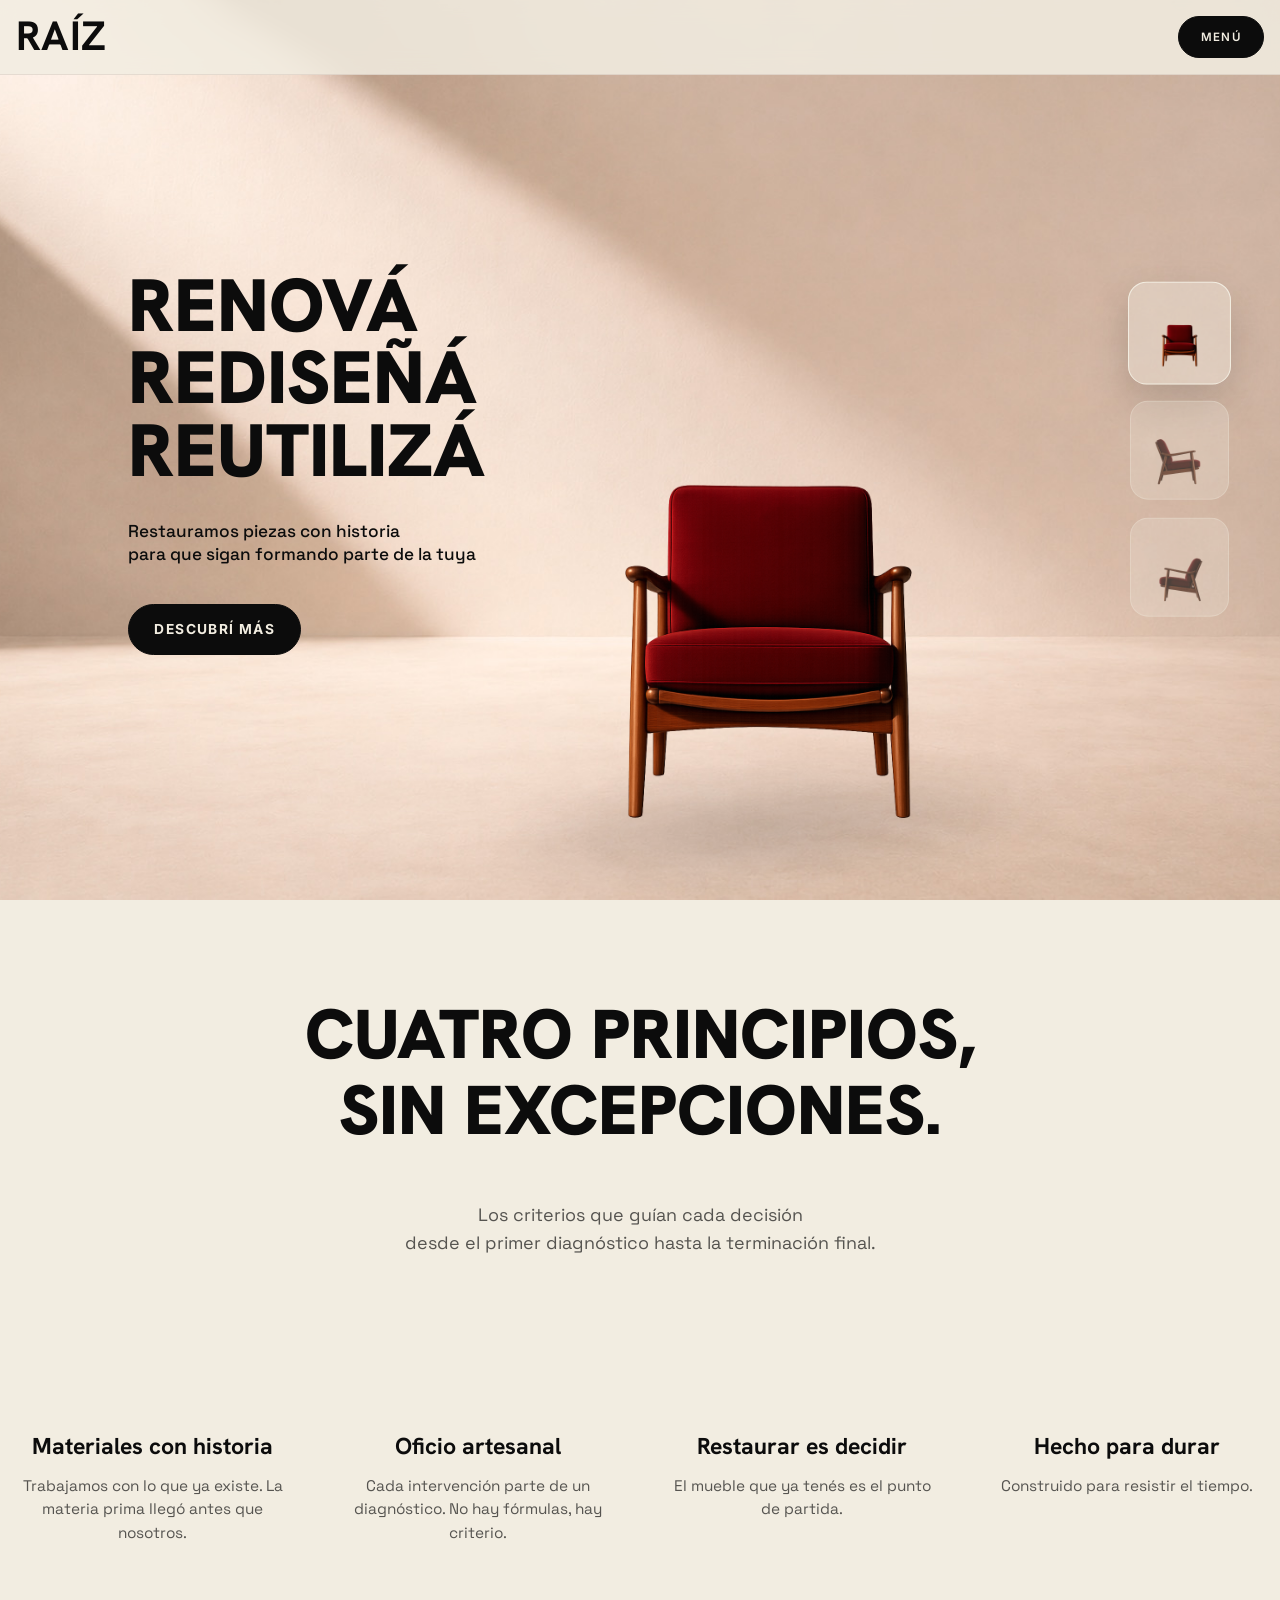
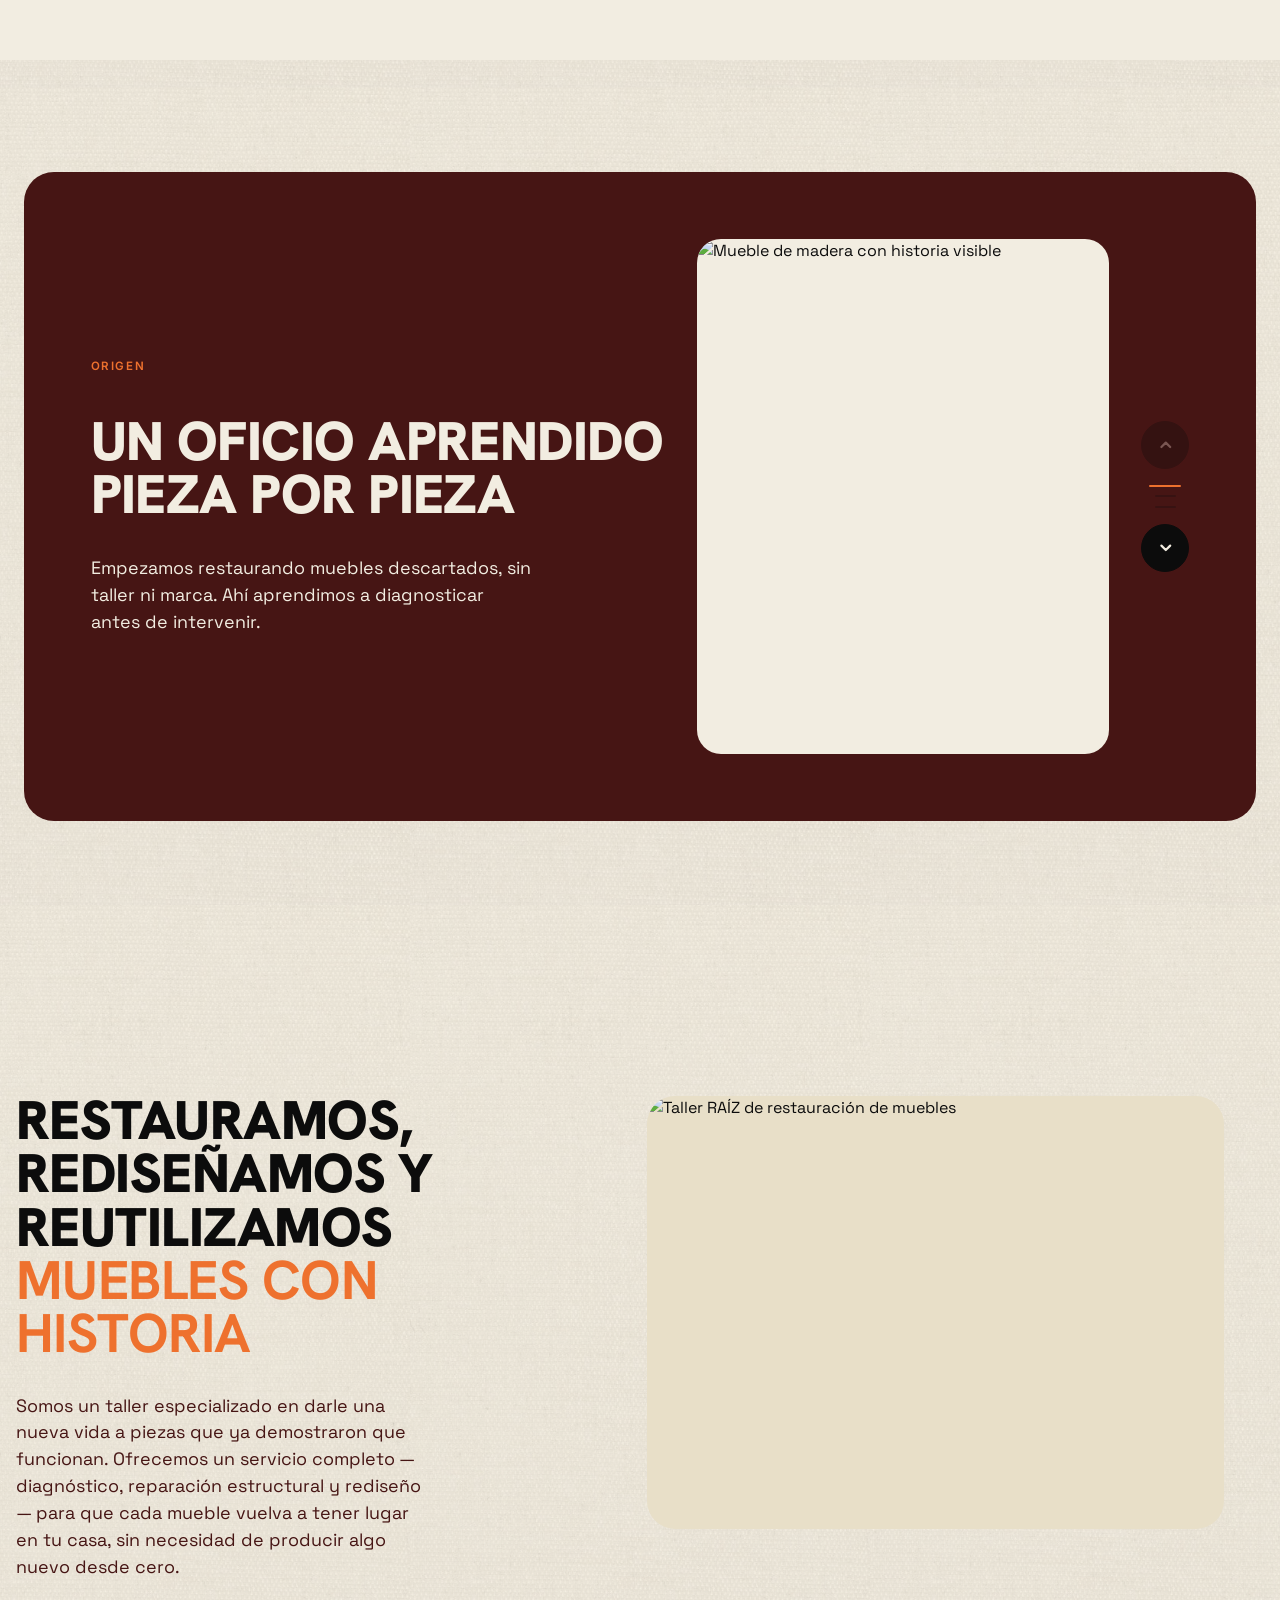
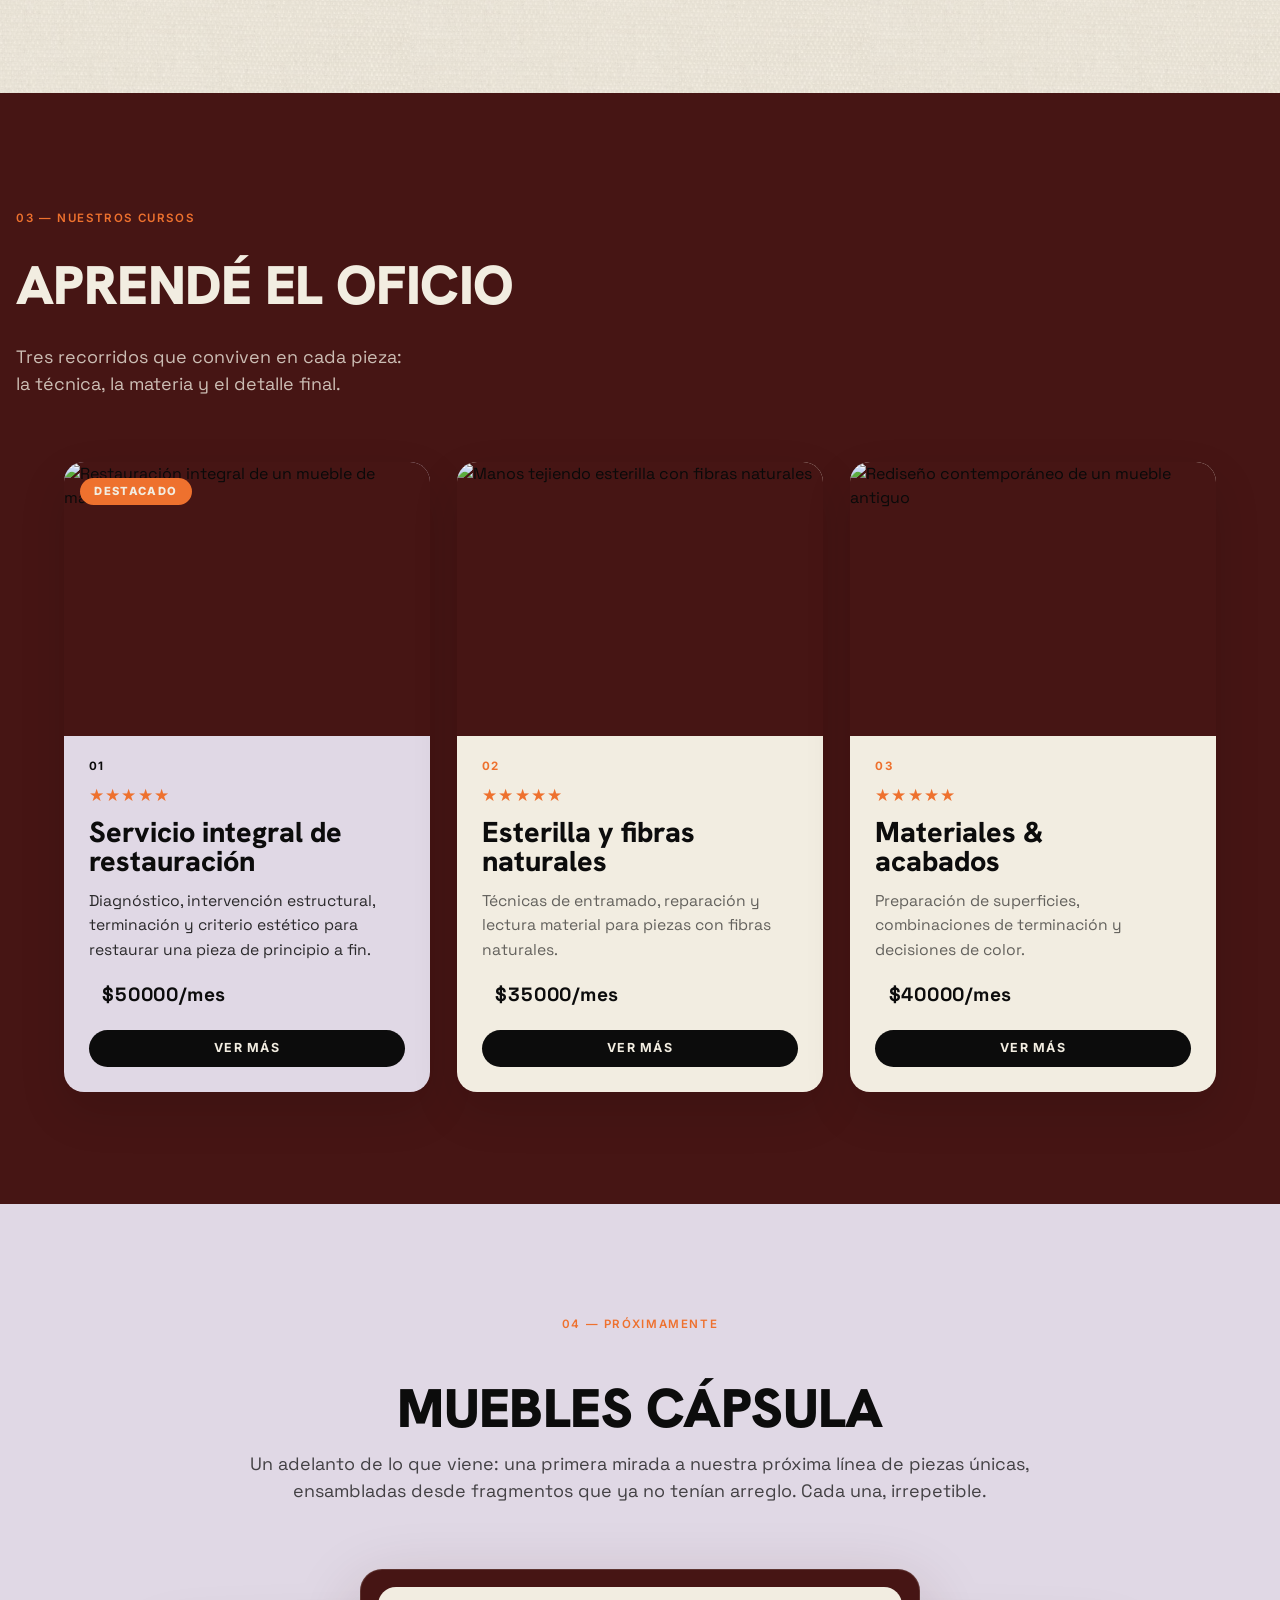
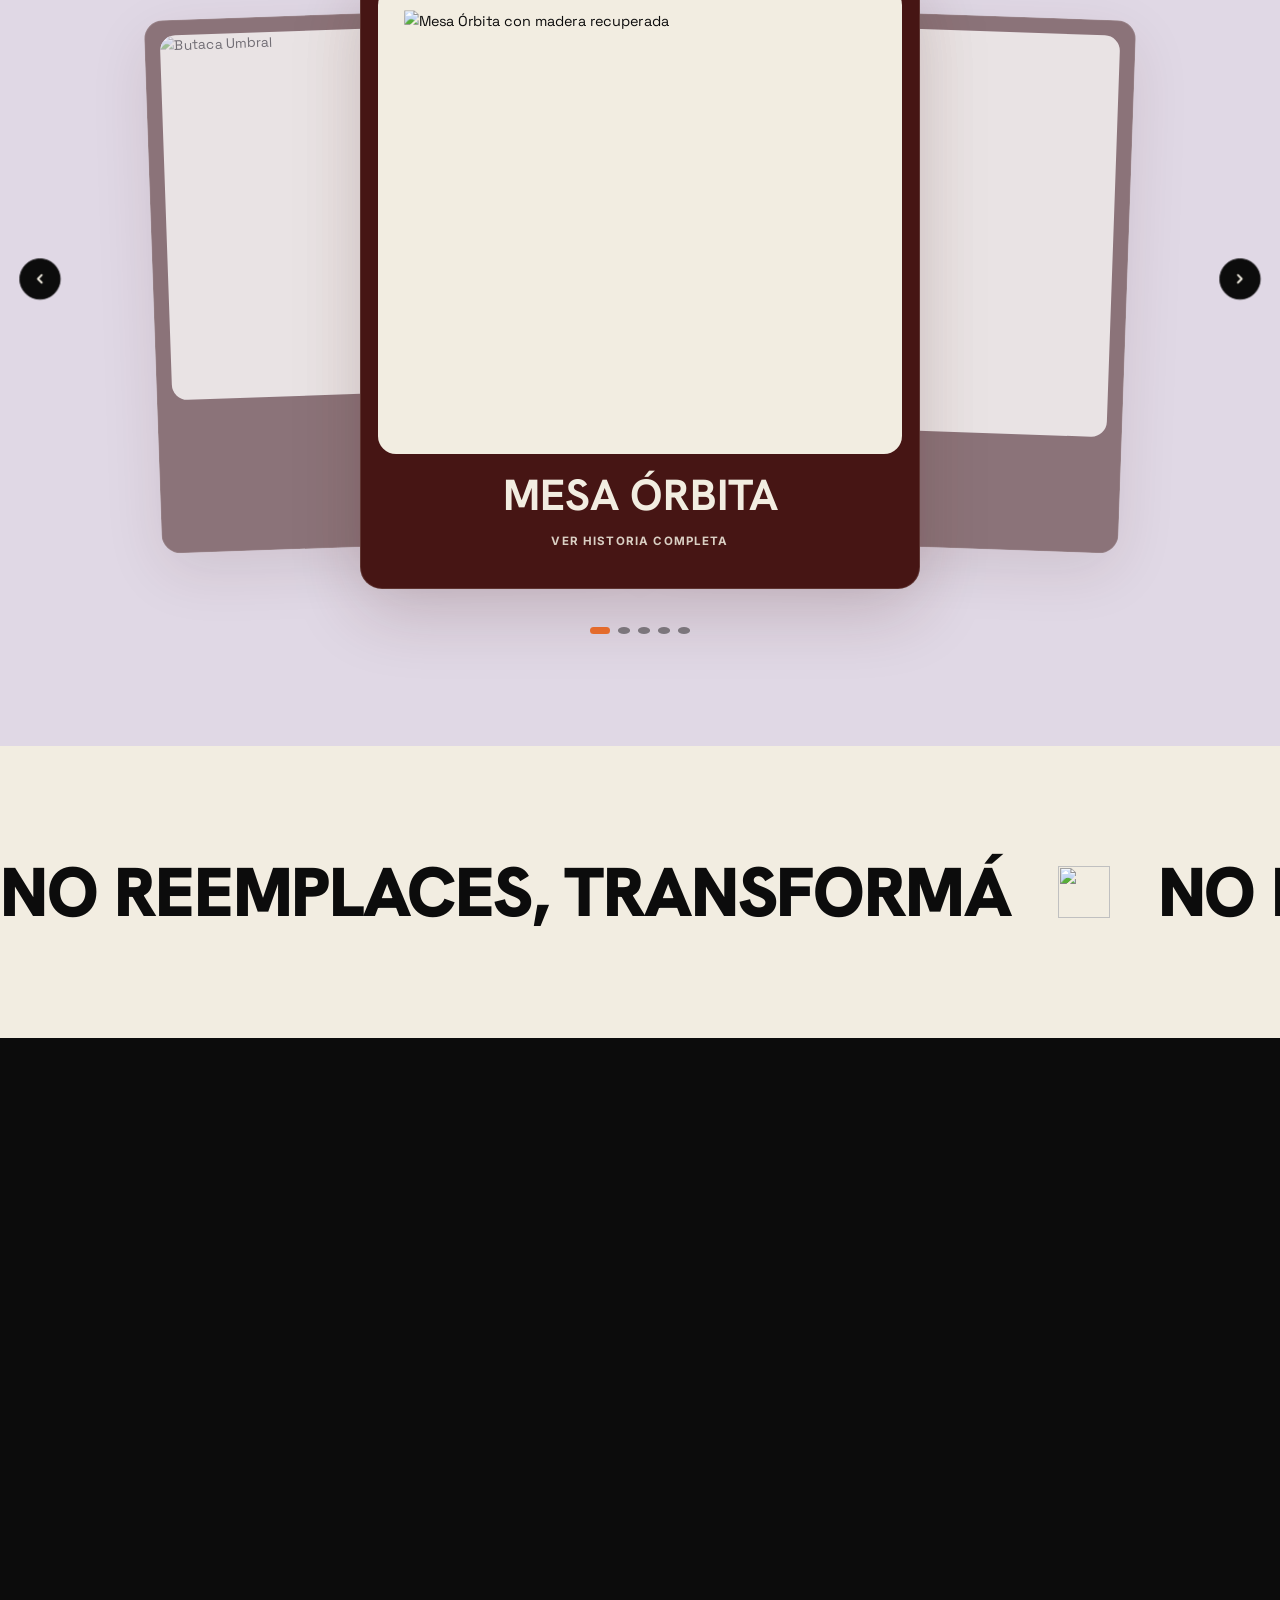
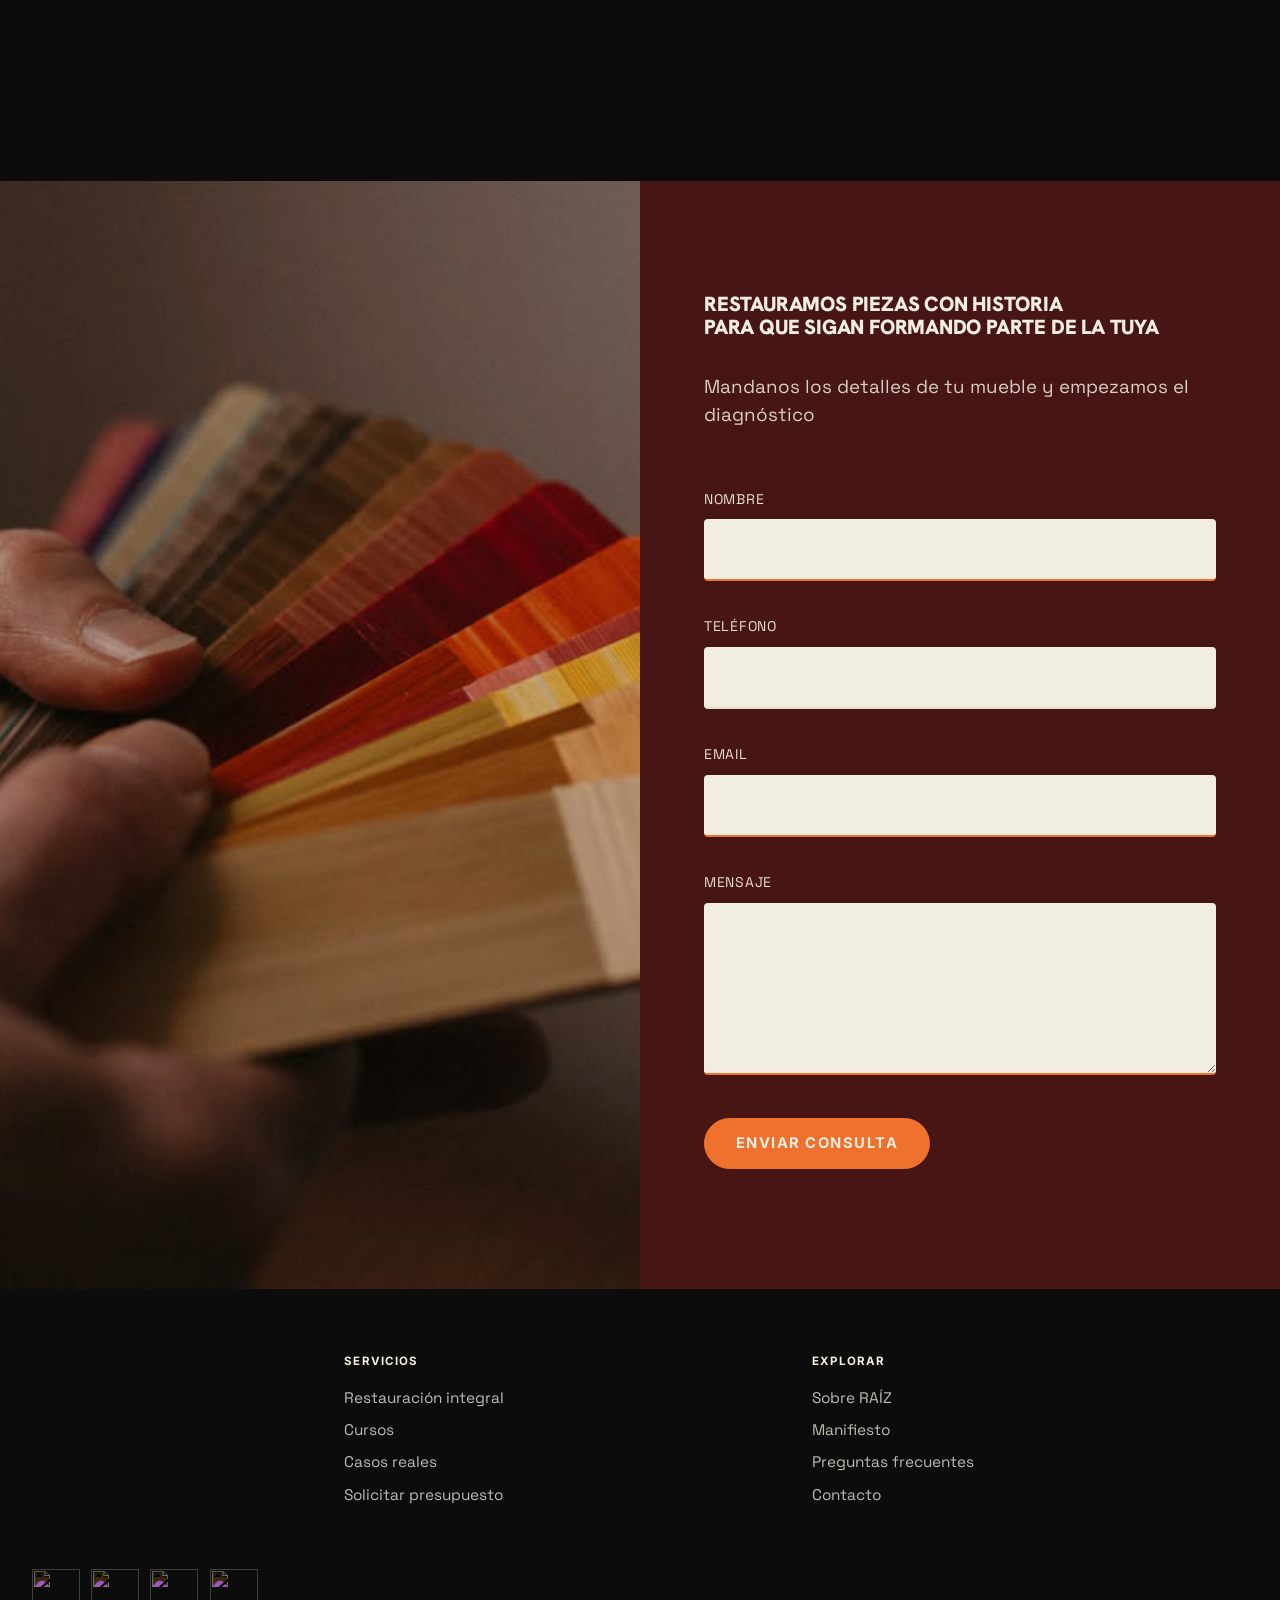
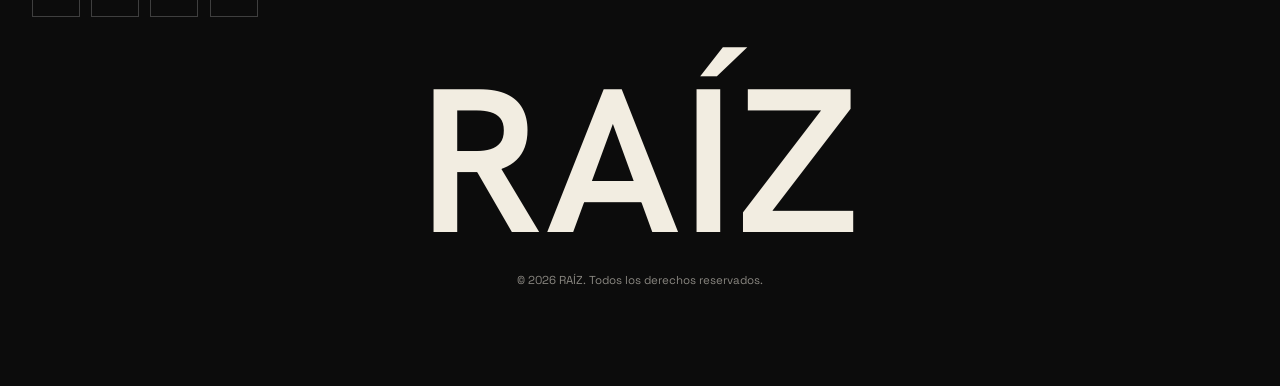
==== commit 52adb23e: "06/7 2" ====
--- a/index.html
+++ b/index.html
@@ -100,7 +100,7 @@
       <!-- [MODIFICAR] Slide 1: texto de origen -->
       <article class="historia-slide activo">
         <span class="ojo historia-eyebrow">ORIGEN</span>
-        <h2 class="titulo-display seccion-titulo">Un oficio aprendido pieza por pieza</h2>
+        <h2 class="titulo-display seccion-titulo">UN&nbsp;OFICIO&nbsp;APRENDIDO<br>PIEZA&nbsp;POR&nbsp;PIEZA</h2>
         <p>Empezamos restaurando muebles descartados, sin taller ni marca. Ahí aprendimos a diagnosticar antes de intervenir.</p>
       </article>
 
@@ -114,7 +114,7 @@
       <!-- [MODIFICAR] Slide 3: resultado final -->
       <article class="historia-slide">
         <span class="ojo historia-eyebrow">PRESENTE</span>
-        <h2 class="titulo-display seccion-titulo">UN MÉTODO PROPIO, REPLICABLE Y ENSEÑABLE</h2>
+        <h2 class="titulo-display seccion-titulo">UN&nbsp;MÉTODO&nbsp;PROPIO<br>REPLICABLE&nbsp;Y&nbsp;ENSEÑABLE</h2>
         <p>Diagnóstico, reparación estructural y rediseño. El mismo proceso que aplicamos en el taller es el que enseñamos en nuestros cursos.</p>
       </article>
 
@@ -185,7 +185,7 @@
       
       <p class="reveal">
   Tres recorridos que conviven en cada pieza:<br>
-  la técnica, la materia, la forma y el detalle final.
+  la técnica, la materia y el detalle final.
 </p>
     </div>
 
@@ -360,18 +360,14 @@
 </section>
 
 <!-- ============================================================
-     VIDEO CARD
+     VIDEO
      ============================================================ -->
 <section class="video-card-section">
   <div class="video-card">
-    <video class="video-card__media" controls preload="metadata">
+    <video class="video-card__media" autoplay muted loop playsinline preload="metadata">
       <source src="assets/videos/mi-video.mp4" type="video/mp4">
       Tu navegador no soporta video HTML5.
     </video>
-
-    <button class="video-card__play" aria-label="Reproducir video">
-      <span aria-hidden="true">▶</span>
-    </button>
   </div>
 </section>
 
--- a/style.css
+++ b/style.css
@@ -865,13 +865,13 @@
 }
 .historia .envoltura{
   display: grid;
-  grid-template-columns: minmax(0, .92fr) minmax(18rem, 1fr);
+  grid-template-columns: minmax(26rem, 1.08fr) minmax(20rem, .98fr);
   gap: var(--espacio-l);
   align-items: center;
-  max-width: min(1400px, calc(100% - 3rem));
-  padding: clamp(2rem, 4.8vw, 4.5rem);
+  max-width: min(1520px, calc(100% - 3rem));
+  padding: clamp(2.4rem, 5.2vw, 5.3rem);
   border-radius: 30px;
-  background: var(--color-lila);
+  background: var(--color-nogal);
   box-shadow: var(--sombra-suave);
   position: relative;
 }
@@ -900,11 +900,14 @@
   pointer-events: auto;
 }
 .historia-eyebrow{ color: var(--naranja); }
-.historia-slide .seccion-titulo{ margin-top: var(--espacio-xs); }
+.historia-slide .seccion-titulo{
+  margin-top: var(--espacio-xs);
+  color: var(--color-hueso);
+}
 .historia-slide p{
   font-family: var(--font-body);
   font-size: var(--tam-bajada);
-  color: var(--color-negro);
+  color: var(--color-hueso);
   max-width: 40ch;
   line-height: 1.52;
 }
@@ -1303,22 +1306,22 @@
 }
 .capsula-viewport{
   position: relative;
-  min-height: clamp(640px, 68vw, 760px);
+  min-height: clamp(500px, 54vw, 620px);
   perspective: 1200px;
 }
 .capsula-card{
   position: absolute;
   inset: 0;
-  width: min(760px, 62vw);
+  width: min(560px, 48vw);
   min-height: 100%;
   margin-inline: auto;
   left: 0;
   right: 0;
   display: flex;
   flex-direction: column;
-  gap: var(--espacio-s);
-  padding: var(--espacio-s);
-  border-radius: 28px;
+  gap: clamp(.8rem, 1.4vw, 1.2rem);
+  padding: clamp(.75rem, 1.35vw, 1.15rem);
+  border-radius: 22px;
   background: var(--color-nogal);
   border: 1px solid color-mix(in srgb, var(--color-hueso) 14%, transparent);
   box-shadow: 0 22px 70px color-mix(in srgb, var(--color-nogal) 20%, transparent);
@@ -1347,7 +1350,7 @@
 }
 .capsula-card__imagen{
   aspect-ratio: 4 / 5;
-  border-radius: 22px;
+  border-radius: 18px;
   overflow: hidden;
   background: var(--color-hueso);
 }
@@ -1391,8 +1394,8 @@
   flex-direction: column;
   align-items: center;
   justify-content: center;
-  gap: var(--espacio-s);
-  padding: .3rem var(--espacio-s) var(--espacio-s);
+  gap: clamp(.7rem, 1.25vw, 1rem);
+  padding: .15rem clamp(.75rem, 1.4vw, 1rem) clamp(.75rem, 1.4vw, 1rem);
   text-align: center;
 }
 .capsula-card__contenido > *{
@@ -1412,7 +1415,7 @@
 }
 .capsula-card h3{
   font-family: var(--font-display);
-  font-size: var(--tam-h2);
+  font-size: clamp(1.8rem, 3.4vw, 3.4rem);
   font-weight: 700;
   line-height: .98;
   text-transform: uppercase;
@@ -1483,23 +1486,24 @@
 }
 .capsula-flecha{
   z-index: 5;
+  transform: scale(.86);
 }
 .capsula-dots{
   display: flex;
   justify-content: center;
-  gap: .65rem;
-  margin-top: var(--espacio-m);
+  gap: .5rem;
+  margin-top: clamp(1.8rem, 3vw, 3rem);
 }
 .capsula-dots button{
-  width: .55rem;
-  height: .55rem;
+  width: .42rem;
+  height: .42rem;
   border-radius: 50%;
   background: var(--negro);
   opacity: .45;
   transition: width var(--t-rapida), opacity var(--t-rapida), background var(--t-rapida);
 }
 .capsula-dots button.activo{
-  width: 1.7rem;
+  width: 1.25rem;
   border-radius: 999px;
   opacity: 1;
   background: var(--naranja);
@@ -1821,7 +1825,7 @@
   width: 100%;
   overflow: hidden;
   background: var(--color-hueso);
-  padding: clamp(5rem, 9vw, 8rem) 0 48px;
+  padding: clamp(5rem, 9vw, 8rem) 0;
 }
 
 .raiz-marquee__track {
@@ -1839,7 +1843,7 @@
 
 .raiz-marquee span {
   font-family: var(--font-display);
-  font-size: clamp(4rem, 9vw, 9rem);
+  font-size: clamp(2.8rem, 5.4vw, 5rem);
   font-weight: 900;
   line-height: 0.9;
   letter-spacing: -0.02em;
@@ -1868,62 +1872,22 @@
 
 /* ---------- 14b. VIDEO CARD ---------- */
 .video-card-section{
-  padding: 3rem 1rem clamp(5rem, 9vw, 8rem);
+  padding: 0;
   background: var(--crema);
 }
 .video-card{
   position: relative;
   width: 100%;
-  max-width: 1400px;
-  margin-inline: auto;
-  border-radius: clamp(1.5rem, 3vw, 2.5rem);
+  margin: 0;
+  border-radius: 0;
   overflow: hidden;
   background: var(--negro);
 }
 .video-card__media{
   display: block;
   width: 100%;
-  aspect-ratio: 16 / 9;
+  height: clamp(24rem, 58vw, 52rem);
   object-fit: cover;
-}
-.video-card__play{
-  position: absolute;
-  top: 50%;
-  left: 50%;
-  width: clamp(4rem, 7vw, 5.5rem);
-  height: clamp(4rem, 7vw, 5.5rem);
-  display: grid;
-  place-items: center;
-  border-radius: 50%;
-  border: 1.5px solid color-mix(in srgb, var(--color-nogal) 12%, transparent);
-  background: color-mix(in srgb, var(--color-hueso) 94%, transparent);
-  color: var(--negro);
-  transform: translate(-50%, -50%);
-  box-shadow: 0 18px 45px color-mix(in srgb, var(--color-nogal) 22%, transparent);
-  transition: border-radius var(--t-media), background var(--t-rapida), color var(--t-rapida), opacity var(--t-rapida), transform var(--t-rapida);
-}
-.video-card__play:hover{
-  border-radius: var(--radio-organico);
-  background: var(--naranja);
-  color: var(--crema-alta);
-  transform: translate(-50%, -50%) scale(1.06);
-}
-.video-card__play:active,
-.video-card__play:focus-visible{
-  border-radius: var(--radio-organico);
-  background: var(--naranja);
-  color: var(--crema-alta);
-}
-.video-card--playing .video-card__play{
-  opacity: 0;
-  pointer-events: none;
-  transform: translate(-50%, -50%) scale(.9);
-}
-.video-card__play span{
-  display: block;
-  margin-left: .18em;
-  font-size: clamp(1.35rem, 2.4vw, 2rem);
-  line-height: 1;
 }
 
 /* ---------- 14c. CTA CONTACTO — imagen + formulario ---------- */
@@ -2083,10 +2047,10 @@
     grid-template-columns: repeat(2, minmax(0, 1fr));
   }
   .video-card-section{
-    padding: 4rem 1rem;
+    padding: 0;
   }
   .video-card{
-    border-radius: 1.5rem;
+    border-radius: 0;
   }
 }
 
@@ -2096,10 +2060,10 @@
     gap: var(--espacio-s);
   }
   .capsula-viewport{
-    min-height: 720px;
+    min-height: 600px;
   }
   .capsula-card{
-    width: min(720px, 72vw);
+    width: min(540px, 68vw);
   }
   .capsula-card__imagen{
     aspect-ratio: 4 / 5;
@@ -2120,11 +2084,11 @@
     max-width: 34ch;
   }
   .capsula-viewport{
-    min-height: 760px;
+    min-height: 620px;
   }
   .capsula-card{
-    width: min(100%, 28rem);
-    padding: .75rem;
+    width: min(100%, 22rem);
+    padding: .65rem;
   }
   .capsula-card.is-prev,
   .capsula-card.is-next{
@@ -2134,6 +2098,7 @@
   .capsula-flecha{
     position: absolute;
     top: 38%;
+    transform: scale(.78);
   }
   .capsula-flecha--prev{ left: 0; }
   .capsula-flecha--next{ right: 0; }
@@ -2142,11 +2107,11 @@
 @media (max-width: 599px){
   .principios-grid{ grid-template-columns: 1fr; }
   .principios-bajada br{ display: none; }
-  .capsula-viewport{ min-height: 740px; }
-  .capsula-card h3{ font-size: clamp(1.85rem, 11vw, 2.6rem); }
-}
-
-
-
-
-
+  .capsula-viewport{ min-height: 600px; }
+  .capsula-card h3{ font-size: clamp(1.55rem, 8.8vw, 2.2rem); }
+}
+
+
+
+
+
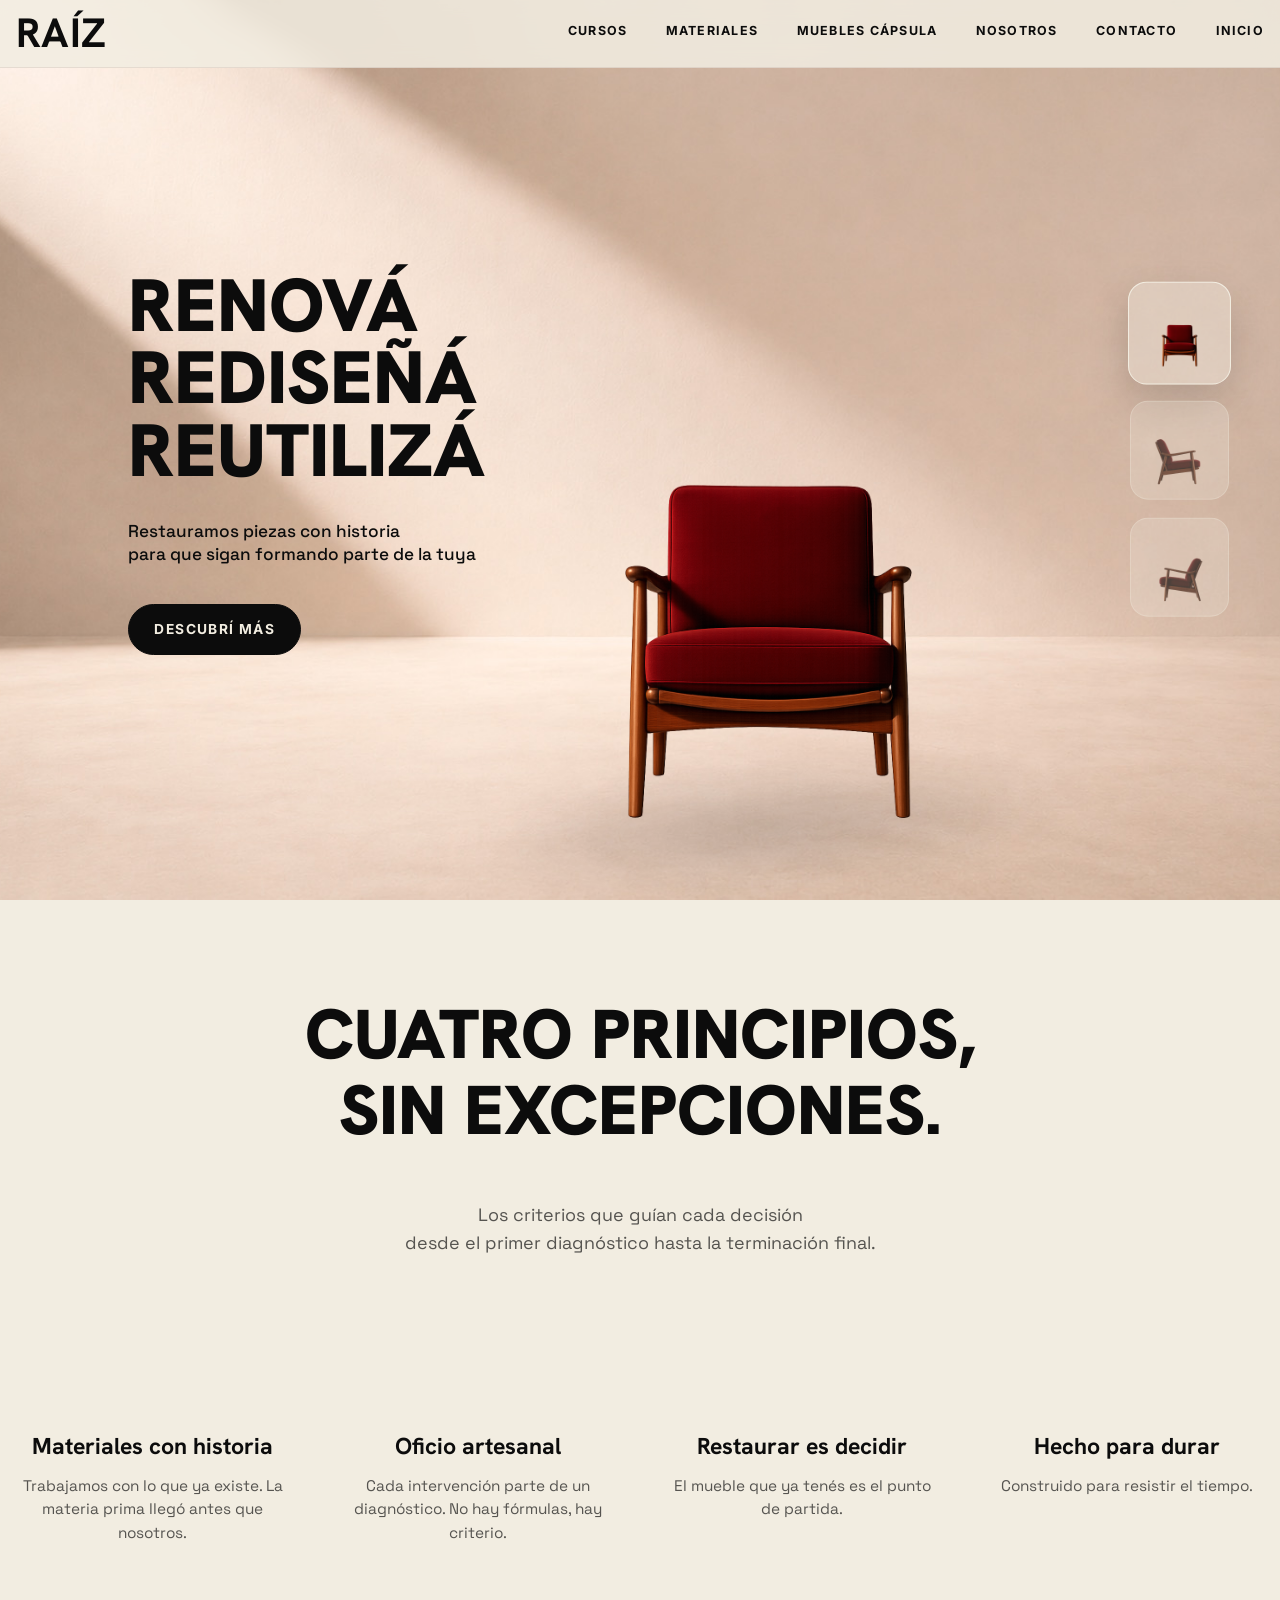
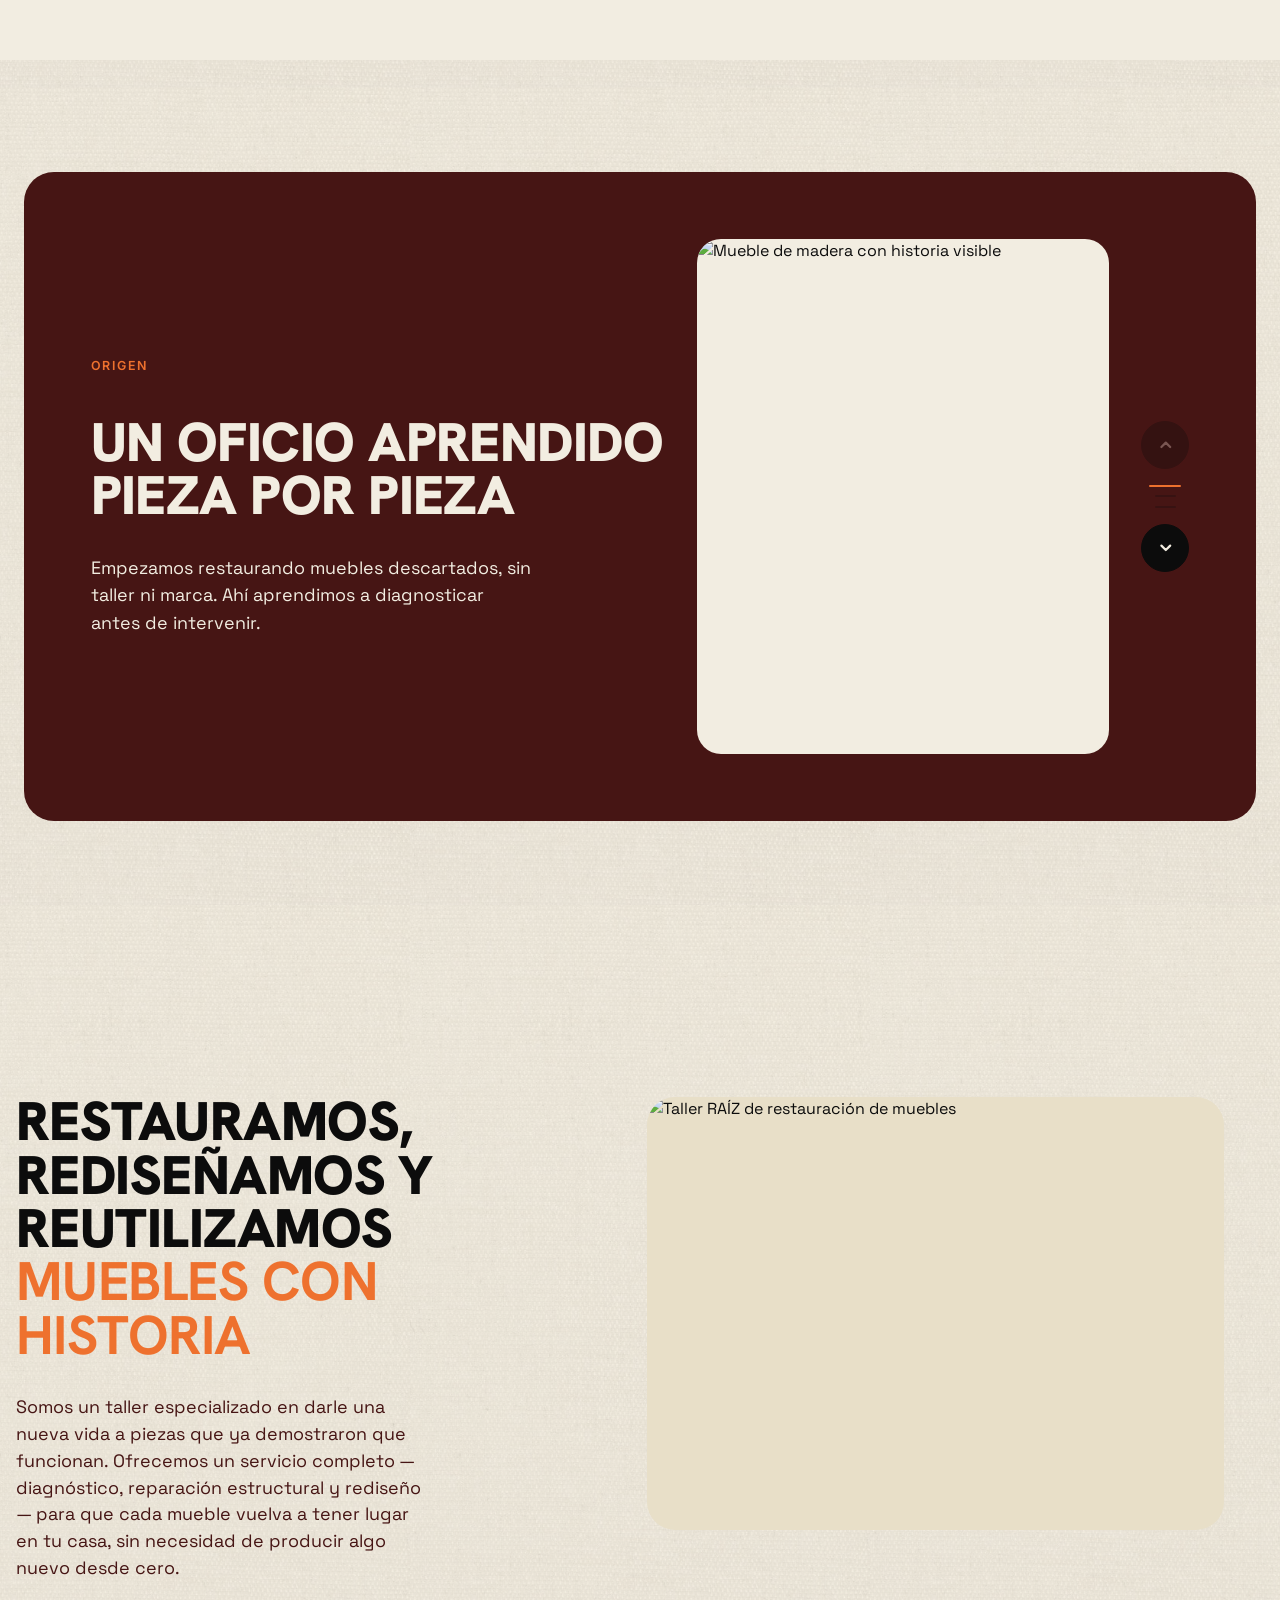
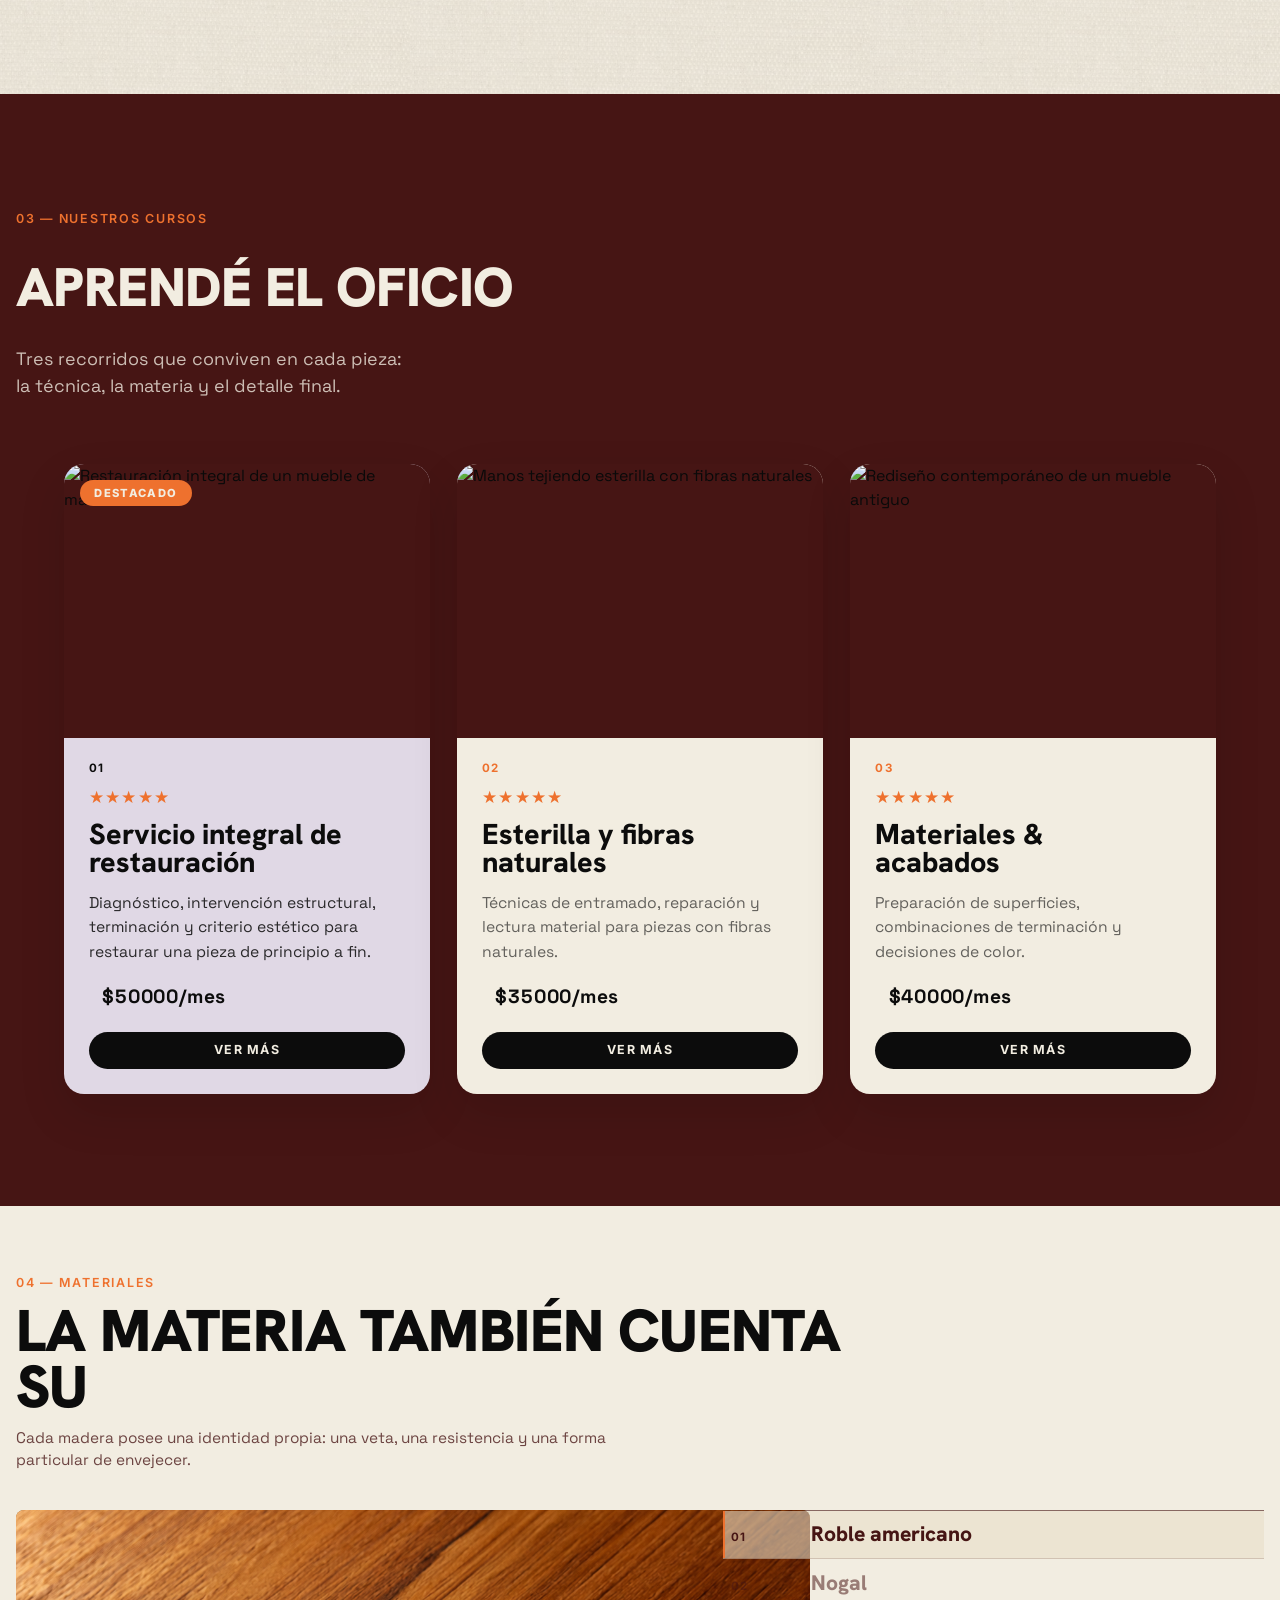
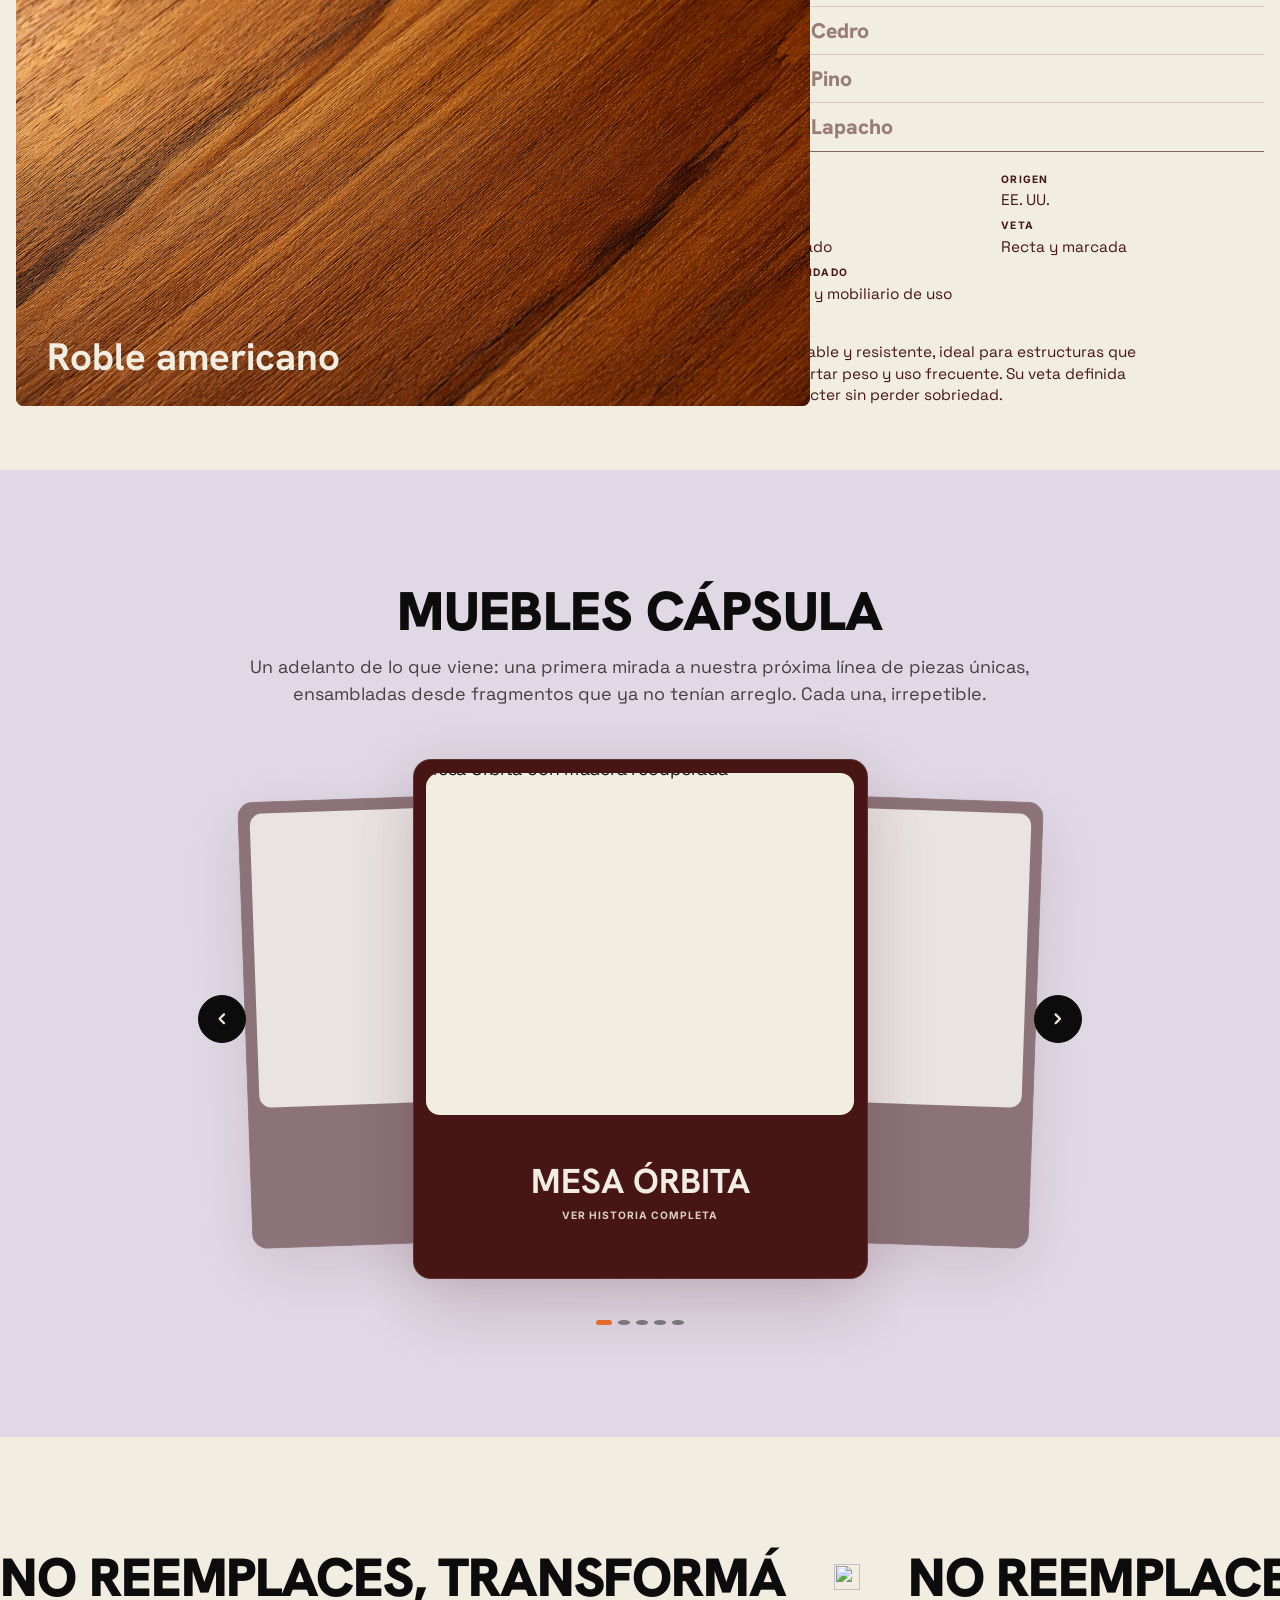
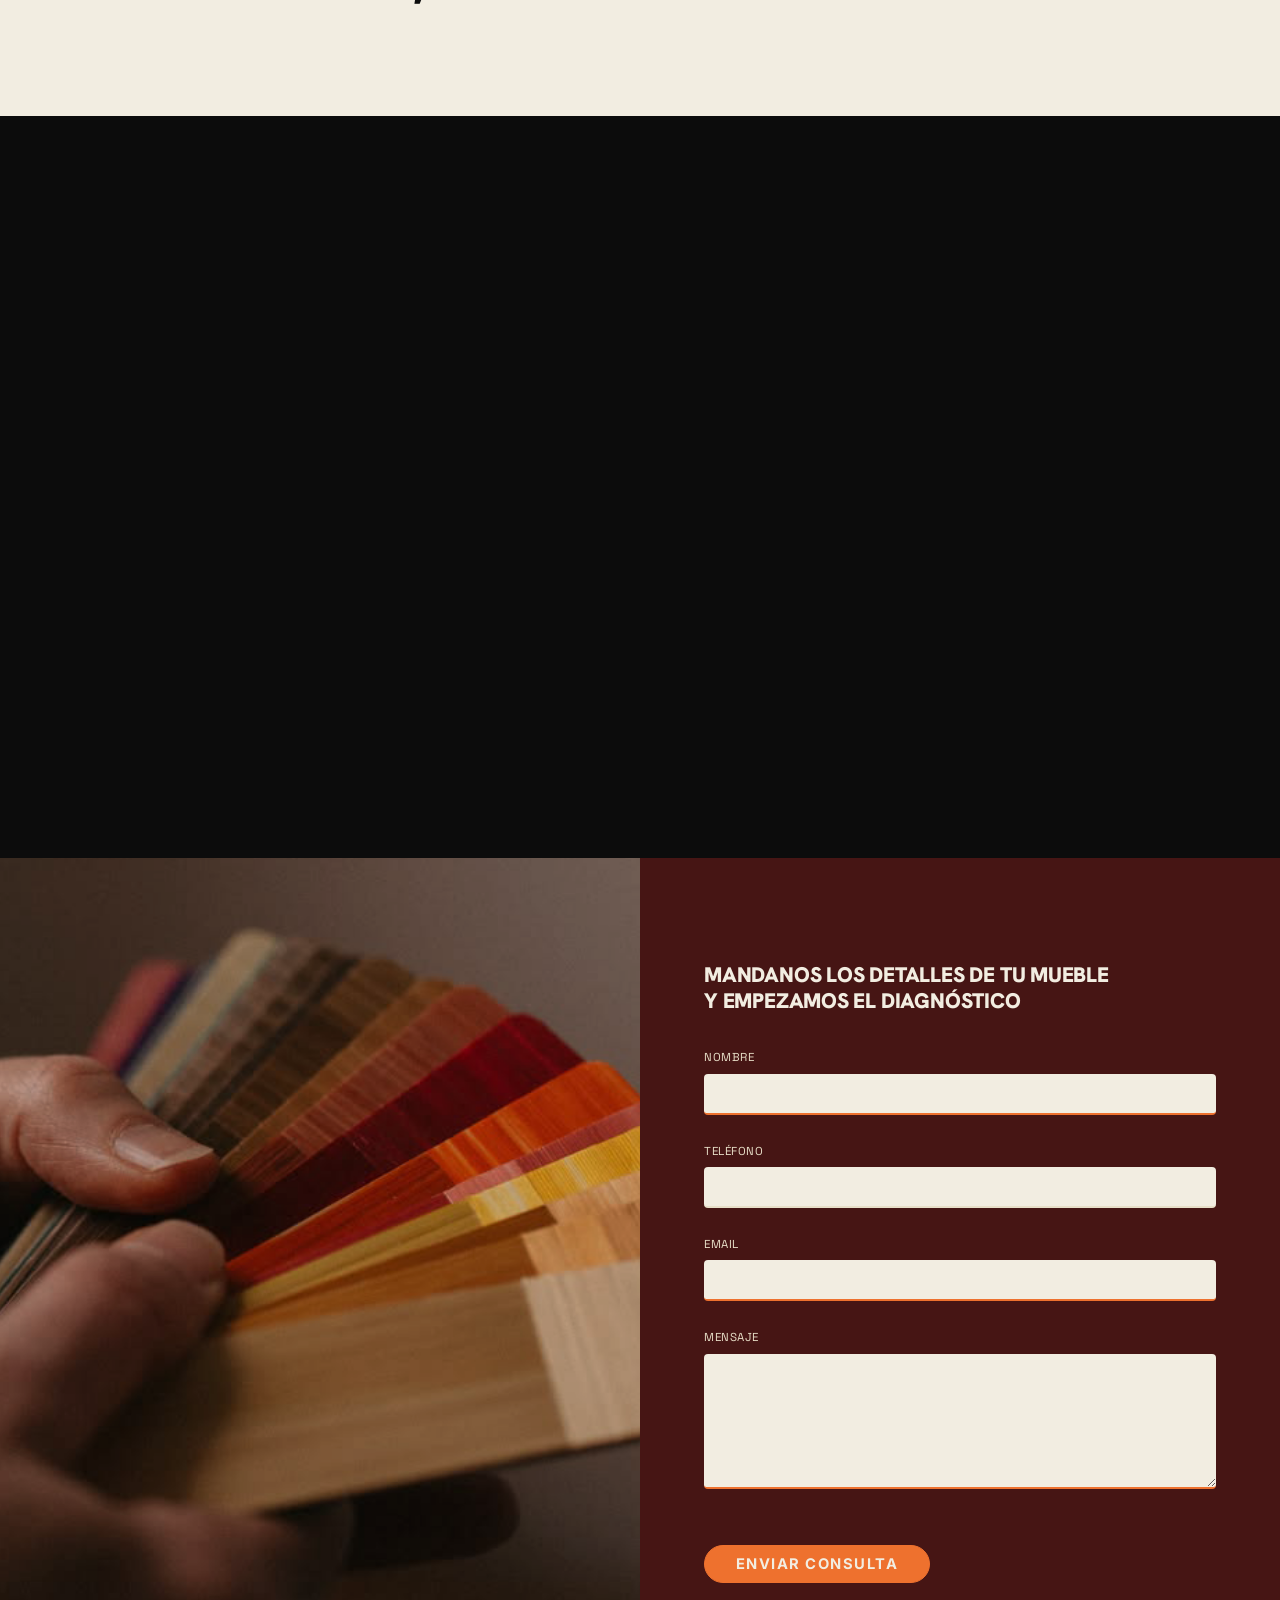
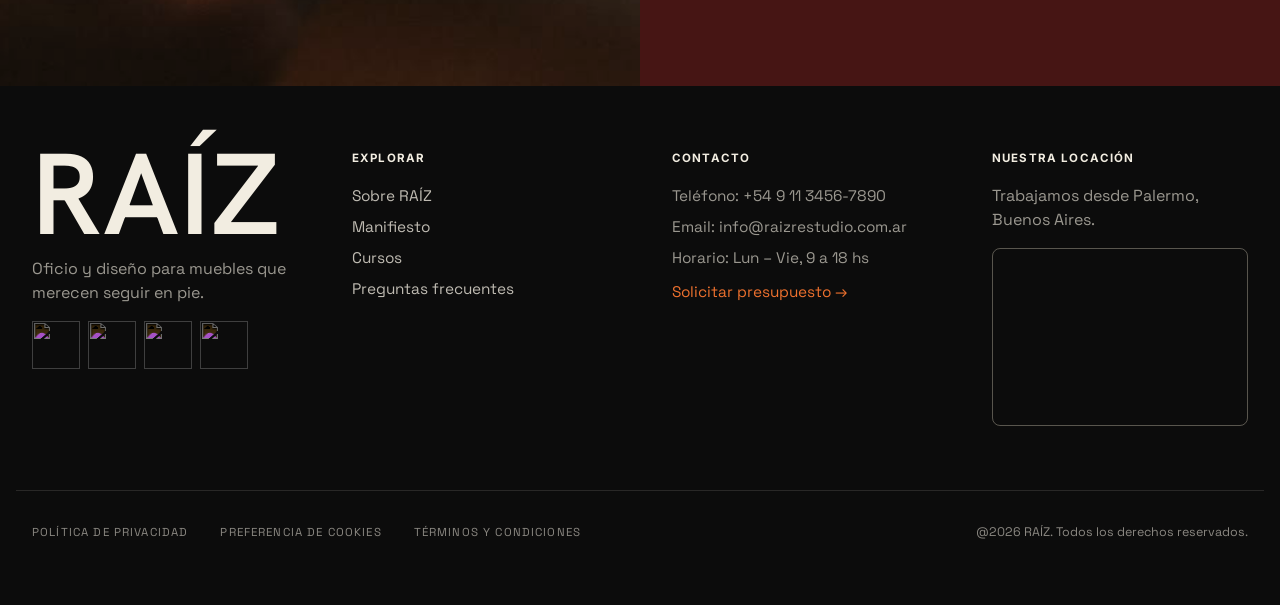
==== commit 40357228: "ACT ENTREGA 2" ====
--- a/index.html
+++ b/index.html
@@ -21,6 +21,14 @@
     <a href="index.html" class="logo-raiz logo-header" aria-label="RAÍZ, inicio">
       RAÍZ
     </a>
+    <nav class="header-nav" aria-label="Navegación principal">
+      <a href="index.html#oficios" class="header-nav__link">Cursos</a>
+      <a href="index.html#materiales" class="header-nav__link">Materiales</a>
+      <a href="index.html#capsula" class="header-nav__link">Muebles Cápsula</a>
+      <a href="index.html#manifiesto" class="header-nav__link">Nosotros</a>
+      <a href="index.html#contacto" class="header-nav__link">Contacto</a>
+      <a href="index.html#hero" class="header-nav__link">Inicio</a>
+    </nav>
     <button class="menu-toggle" type="button" aria-controls="siteMenu" aria-expanded="false">
       <span>MENÚ</span>
     </button>
@@ -245,12 +253,44 @@
 </section>
 
 <!-- ============================================================
+     MATERIALES — biblioteca técnica de maderas
+     ============================================================ -->
+<section class="seccion materiales" id="materiales" aria-labelledby="materialesTitulo">
+  <div class="envoltura materiales__inner">
+    <header class="materiales__header">
+      <span class="ojo seccion-eyebrow reveal">04 — Materiales</span>
+      <h2 class="titulo-display seccion-titulo reveal" id="materialesTitulo">La materia también cuenta su</h2>
+      <p class="materiales__intro reveal">Cada madera posee una identidad propia: una veta, una resistencia y una forma particular de envejecer.</p>
+    </header>
+
+    <div class="materiales__layout reveal">
+      <figure class="materiales__visual material-placeholder--oak" id="materialVisual">
+        <img class="materiales__image" id="materialImage" alt="" hidden>
+        <figcaption class="materiales__caption">
+          <span class="materiales__placeholder-label">Texture placeholder</span>
+          <strong id="materialVisualName">Roble americano</strong>
+        </figcaption>
+      </figure>
+
+      <div class="materiales__info" id="materialPanel" role="tabpanel" aria-live="polite">
+        <div class="materiales__tabs" id="materialTabs" role="tablist" aria-label="Seleccionar madera"></div>
+
+        <div class="materiales__details">
+          <dl class="materiales__specs" id="materialSpecs"></dl>
+          <p class="materiales__description" id="materialDescription"></p>
+        </div>
+      </div>
+    </div>
+  </div>
+</section>
+
+<!-- ============================================================
      MUEBLES CÁPSULA — galería de 6 proyectos restaurados
      ============================================================ -->
 <section class="seccion capsula" id="capsula">
   <div class="envoltura capsula-contenido">
     <div class="capsula-cabecera">
-      <span class="ojo seccion-eyebrow reveal">04 — Próximamente</span>
+      <span class="ojo seccion-eyebrow reveal">05 — Próximamente</span>
       <h2 class="titulo-display seccion-titulo reveal">Muebles cápsula</h2>
       <p class="capsula-bajada reveal">Un adelanto de lo que viene: una primera mirada a nuestra próxima línea de piezas únicas, ensambladas desde fragmentos que ya no tenían arreglo. Cada una, irrepetible.
     </div>
@@ -296,7 +336,7 @@
             <img src="assets/images/capsula4bis.png" alt="Mesa de luz Bruma">
           </div>
           <div class="capsula-card__contenido">
-            <h3>Mesa de luz Bruma</h3>
+            <h3>Mesa de luz Nix</h3>
             <a href="#contacto" class="capsula-card__cta">Ver historia completa</a>
           </div>
         </article>
@@ -380,8 +420,7 @@
     <div class="cta-contacto__overlay"></div>
   </div>
   <div class="cta-contacto__form-panel">
-    <h2 class="titulo-display cta-contacto__titulo">RESTAURAMOS PIEZAS CON HISTORIA<br>PARA QUE SIGAN FORMANDO PARTE DE LA TUYA</h2>
-    <p class="cta-contacto__subtitulo">Mandanos los detalles de tu mueble y empezamos el diagnóstico</p>
+    <h2 class="titulo-display cta-contacto__titulo">MANDANOS LOS DETALLES DE TU MUEBLE<br>Y EMPEZAMOS EL DIAGNÓSTICO</h2>
     <form class="cta-contacto__form" id="form-contacto" novalidate>
       <div class="cta-contacto__campo">
         <label for="nombre">Nombre</label>
@@ -412,9 +451,8 @@
   <div class="envoltura">
     <div class="footer-top">
       <div class="footer-marca">
-        <video class="footer-marca-video" autoplay muted playsinline preload="metadata" aria-label="Animación RAÍZ">
-          <source src="assets/videos/video-silla1.mp4" type="video/mp4">
-        </video>
+        <span class="footer-logo-mark">RAÍZ</span>
+        <p class="footer-texto">Oficio y diseño para muebles que merecen seguir en pie.</p>
         <div class="footer-redes">
           <a href="#" aria-label="Facebook">
             <img src="assets/icons/facebook.svg.svg" alt="" aria-hidden="true">
@@ -432,31 +470,50 @@
       </div>
 
       <div class="footer-columna">
-        <h4>Servicios</h4>
-        <ul>
-          <li><a href="#oficios">Restauración integral</a></li>
-          <li><a href="curso-restauracion.html">Cursos</a></li>
-          <li><a href="#capsula">Casos reales</a></li>
-          <li><a href="#contacto">Solicitar presupuesto</a></li>
-        </ul>
-      </div>
-
-      <div class="footer-columna">
-        <h4>Explorar</h4>
+        <h4>EXPLORAR</h4>
         <ul>
           <li><a href="#hero">Sobre RAÍZ</a></li>
           <li><a href="#manifiesto">Manifiesto</a></li>
-          <li><a href="#">Preguntas frecuentes</a></li>
-          <li><a href="#contacto">Contacto</a></li>
+          <li><a href="curso-restauracion.html">Cursos</a></li>
+          <li><a href="curso-restauracion.html#preguntas-frecuentes">Preguntas frecuentes</a></li>
         </ul>
       </div>
+
+      <div class="footer-columna">
+        <h4>CONTACTO</h4>
+        <div class="footer-lista">
+          <!-- Reemplazar por teléfono real -->
+          <p class="footer-texto">Teléfono: +54 9 11 3456-7890</p>
+          <!-- Reemplazar por email real -->
+          <p class="footer-texto">Email: info@raizrestudio.com.ar</p>
+          <p class="footer-texto">Horario: Lun – Vie, 9 a 18 hs</p>
+          <a class="footer-link-destacado" href="#contacto">Solicitar presupuesto →</a>
+        </div>
+      </div>
+
+      <div class="footer-columna footer-columna--mapa">
+        <h4>NUESTRA LOCACIÓN</h4>
+        <p class="footer-texto">Trabajamos desde Palermo, Buenos Aires.</p>
+        <div class="footer-mapa">
+          <iframe
+            src="https://www.google.com/maps/embed?pb=!1m18!1m12!1m3!1d3284.7!2d-58.4238!3d-34.5875!2m3!1f0!2f0!3f0!3m2!1i1024!2i768!4f13.1!3m3!1m2!1s0x0%3A0x0!2zMzTCsDM1JzE1LjAiUyA1OMKwMjUnMjUuNyJX!5e0!3m2!1ses!2sar!4v1234567890"
+            allowfullscreen
+            loading="lazy"
+            referrerpolicy="no-referrer-when-downgrade"
+            title="Mapa de Palermo, Buenos Aires"></iframe>
+        </div>
+      </div>
     </div>
 
   </div>
 
   <div class="footer-bottom">
-    <span class="footer-logo-mark">RAÍZ</span>
-    <p>© 2026 RAÍZ. Todos los derechos reservados.</p>
+    <nav class="footer-legales" aria-label="Legales">
+      <a href="#">Política de privacidad</a>
+      <a href="#">Preferencia de cookies</a>
+      <a href="#">Términos y condiciones</a>
+    </nav>
+    <p>@2026 RAÍZ. Todos los derechos reservados.</p>
   </div>
 </footer>
 
@@ -471,6 +528,7 @@
   <nav class="site-menu__nav">
     <a href="index.html#hero" class="site-menu__link">Inicio</a>
     <a href="index.html#oficios" class="site-menu__link">Cursos</a>
+    <a href="index.html#materiales" class="site-menu__link">Materiales</a>
     <a href="index.html#capsula" class="site-menu__link">Muebles Cápsula</a>
     <a href="index.html#manifiesto" class="site-menu__link">Nosotros</a>
     <a href="index.html#contacto" class="site-menu__link">Contacto</a>
--- a/style.css
+++ b/style.css
@@ -15,6 +15,13 @@
   --color-terracota: #ee712e;
   --color-negro: #0c0c0c;
   --color-lila: #E0D8E5;
+
+  /* Aliases semanticos para componentes reutilizables */
+  --hueso: var(--color-hueso);
+  --crudo: var(--color-crudo);
+  --nogal: var(--color-nogal);
+  --terracota: var(--color-terracota);
+  --oliva: color-mix(in srgb, var(--color-nogal) 72%, var(--color-crudo));
 
   /* Aliases historicos: compatibilidad sin nuevos colores */
   --crema: var(--color-hueso);
@@ -139,7 +146,7 @@
   font-weight: 600;
   text-transform: uppercase;
   letter-spacing: .14em;
-  font-size: var(--tam-label);
+  font-size: var(--tam-boton);
   color: var(--naranja);
 }
 
@@ -341,6 +348,44 @@
   align-items: center;
   justify-content: space-between;
 }
+.header-nav{
+  display: none;
+}
+.header-nav__link{
+  position: relative;
+  display: inline-flex;
+  align-items: center;
+  justify-content: center;
+  font-family: var(--font-label);
+  font-size: var(--tam-boton);
+  font-weight: 700;
+  letter-spacing: .1em;
+  line-height: 1;
+  text-transform: uppercase;
+  color: var(--negro);
+  padding-bottom: .28rem;
+  transition: color var(--t-rapida);
+}
+.header-nav__link::after{
+  content: '';
+  position: absolute;
+  left: 0;
+  bottom: .02em;
+  width: 100%;
+  height: .09em;
+  background: var(--naranja);
+  transform: scaleX(0);
+  transform-origin: left center;
+  transition: transform .45s cubic-bezier(.22,.68,.32,1);
+}
+.header-nav__link:hover,
+.header-nav__link:focus-visible{
+  color: var(--naranja);
+}
+.header-nav__link:hover::after,
+.header-nav__link:focus-visible::after{
+  transform: scaleX(1);
+}
 .menu-toggle{
   position: relative;
   z-index: 110;
@@ -367,6 +412,22 @@
   border-color: var(--naranja);
   color: var(--crema-alta);
   transform: translateY(-2px);
+}
+
+@media (min-width: 900px){
+  .header .envoltura{
+    gap: clamp(2rem, 4vw, 5rem);
+  }
+  .header-nav{
+    display: flex;
+    align-items: center;
+    justify-content: flex-end;
+   gap: clamp(1.8rem, 3vw, 3.6rem);
+    margin-left: auto;
+  }
+  .menu-toggle{
+    display: none;
+  }
 }
 
 body.menu-abierto{
@@ -1270,9 +1331,303 @@
   margin-top: .3rem;
 }
 
+/* ---------- 12b. MATERIALES ---------- */
+.materiales{
+  background: var(--color-hueso);
+  color: var(--color-nogal);
+  padding-block: clamp(3rem, 5vw, 4.5rem);
+}
+.materiales__inner{
+  display: grid;
+  gap: clamp(1.6rem, 3vw, 2.6rem);
+}
+.materiales__header{
+  max-width: 56rem;
+}
+.materiales__header .seccion-eyebrow{
+  display: inline-block;
+  margin-bottom: .65rem;
+}
+.materiales__header .seccion-titulo{
+  text-align: left;
+  color: var(--color-negro);
+  font-size: clamp(2.15rem, 4.6vw, 4.6rem);
+  line-height: .95;
+}
+.materiales__intro{
+  max-width: 62ch;
+  margin-top: .75rem;
+  font-family: var(--font-body);
+  font-size: var(--tam-cuerpo);
+  line-height: 1.45;
+  color: color-mix(in srgb, var(--color-nogal) 78%, transparent);
+}
+.materiales__layout{
+  display: grid;
+  grid-template-columns: minmax(0, 1.1fr) minmax(22rem, .9fr);
+  gap: clamp(1.5rem, 3.5vw, 3rem);
+  align-items: stretch;
+}
+.materiales__visual{
+  position: relative;
+  min-height: clamp(20rem, 34vw, 28rem);
+  aspect-ratio: 16 / 10;
+  margin: 0;
+  overflow: hidden;
+  border-radius: 8px;
+  background-color: var(--material-base, #9b632d);
+  isolation: isolate;
+  transition: background-color .32s var(--ease), opacity .32s var(--ease);
+}
+.materiales__visual::before,
+.materiales__visual::after{
+  content: '';
+  position: absolute;
+  inset: 0;
+  pointer-events: none;
+}
+.materiales__visual::before{
+  z-index: 1;
+  background:
+    linear-gradient(120deg, color-mix(in srgb, var(--material-light, #c48643) 30%, transparent), transparent 40%),
+    repeating-linear-gradient(100deg,
+      color-mix(in srgb, var(--material-dark, #5d3218) 22%, transparent) 0 1px,
+      transparent 1px 16px),
+    repeating-linear-gradient(8deg,
+      transparent 0 20px,
+      color-mix(in srgb, var(--material-light, #c48643) 16%, transparent) 20px 22px,
+      transparent 22px 42px);
+  mix-blend-mode: multiply;
+  opacity: .62;
+}
+.materiales__visual::after{
+  z-index: 2;
+  background: linear-gradient(180deg, transparent 45%, color-mix(in srgb, var(--color-negro) 52%, transparent));
+}
+.materiales__visual.is-changing,
+.materiales__info.is-changing{
+  opacity: .7;
+}
+.materiales__image{
+  position: absolute;
+  inset: 0;
+  z-index: 3;
+  width: 100%;
+  height: 100%;
+  object-fit: cover;
+  opacity: 0;
+  transition: opacity .32s var(--ease);
+}
+.materiales__image.is-loaded{
+  opacity: 1;
+}
+.materiales__caption{
+  position: absolute;
+  left: clamp(1.25rem, 2.4vw, 2rem);
+  right: clamp(1.25rem, 2.4vw, 2rem);
+  bottom: clamp(1.25rem, 2.4vw, 2rem);
+  z-index: 4;
+  display: grid;
+  gap: .45rem;
+  color: var(--color-hueso);
+}
+.materiales__placeholder-label{
+  font-family: var(--font-label);
+  font-size: var(--tam-micro);
+  font-weight: 700;
+  letter-spacing: .14em;
+  text-transform: uppercase;
+  color: color-mix(in srgb, var(--color-hueso) 72%, transparent);
+}
+.materiales__visual.has-image .materiales__placeholder-label{
+  display: none;
+}
+.materiales__caption strong{
+  font-family: var(--font-display);
+  font-size: clamp(1.7rem, 3vw, 2.8rem);
+  line-height: .95;
+}
+.material-placeholder--oak{
+  --material-base: #956128;
+  --material-light: #d49a52;
+  --material-dark: #5b3518;
+}
+.material-placeholder--walnut{
+  --material-base: #432018;
+  --material-light: #835139;
+  --material-dark: #1f0d0a;
+}
+.material-placeholder--cedar{
+  --material-base: #9f4f2e;
+  --material-light: #d4865f;
+  --material-dark: #552415;
+}
+.material-placeholder--pine{
+  --material-base: #d7b879;
+  --material-light: #f0dca7;
+  --material-dark: #9d7b3d;
+}
+.material-placeholder--lapacho{
+  --material-base: #56311e;
+  --material-light: #8a593b;
+  --material-dark: #24120b;
+}
+.materiales__info{
+  display: flex;
+  flex-direction: column;
+  align-self: center;
+  transition: opacity .32s var(--ease);
+}
+.materiales__tabs{
+  border-top: 1px solid color-mix(in srgb, var(--color-nogal) 62%, transparent);
+  border-bottom: 1px solid color-mix(in srgb, var(--color-nogal) 62%, transparent);
+}
+.materiales__tab{
+  position: relative;
+  width: 100%;
+  display: grid;
+  grid-template-columns: 4rem 1fr;
+  gap: var(--espacio-s);
+  align-items: baseline;
+  padding: clamp(.55rem, 1vw, .78rem) .5rem;
+  border-bottom: 1px solid color-mix(in srgb, var(--color-nogal) 16%, transparent);
+  color: color-mix(in srgb, var(--color-nogal) 52%, transparent);
+  text-align: left;
+  transition: background var(--t-rapida), color var(--t-rapida);
+}
+.materiales__tab:last-child{
+  border-bottom: 0;
+}
+.materiales__tab::before{
+  content: '';
+  position: absolute;
+  left: 0;
+  top: 0;
+  bottom: 0;
+  width: .18rem;
+  background: var(--color-terracota);
+  transform: scaleY(0);
+  transform-origin: center;
+  transition: transform var(--t-rapida);
+}
+.materiales__tab:hover,
+.materiales__tab:focus-visible{
+  background: color-mix(in srgb, var(--color-crudo) 45%, transparent);
+  color: var(--color-nogal);
+}
+.materiales__tab[aria-selected="true"]{
+  background: color-mix(in srgb, var(--color-crudo) 58%, transparent);
+  color: var(--color-nogal);
+}
+.materiales__tab[aria-selected="true"]::before{
+  transform: scaleY(1);
+}
+.materiales__number{
+  font-family: var(--font-label);
+  font-size: var(--tam-label);
+  font-weight: 700;
+  letter-spacing: .12em;
+  color: currentColor;
+}
+.materiales__tab-name{
+  font-family: var(--font-display);
+  font-size: clamp(1.05rem, 1.65vw, 1.55rem);
+  font-weight: 800;
+  line-height: 1.05;
+  color: currentColor;
+}
+.materiales__details{
+  display: grid;
+  gap: .85rem;
+  padding-top: clamp(.85rem, 1.6vw, 1.25rem);
+}
+.materiales__specs{
+  display: grid;
+  grid-template-columns: repeat(2, minmax(0, 1fr));
+  gap: .45rem var(--espacio-s);
+  margin: 0;
+  padding: 0;
+}
+.materiales__spec{
+  display: grid;
+  gap: .08rem;
+  min-width: 0;
+}
+.materiales__spec dt{
+  font-family: var(--font-label);
+  font-size: var(--tam-micro);
+  font-weight: 700;
+  letter-spacing: .12em;
+  text-transform: uppercase;
+  color: var(--color-nogal);
+}
+.materiales__spec dd{
+  margin: 0;
+  font-family: var(--font-body);
+  font-size: var(--tam-cuerpo);
+  color: var(--color-negro-suave);
+}
+.materiales__description{
+  margin: 0;
+  max-width: 42ch;
+  font-family: var(--font-body);
+  font-size: var(--tam-cuerpo);
+  line-height: 1.4;
+  color: var(--color-negro-suave);
+}
+@media (max-width: 1023px){
+  .materiales__layout{
+    grid-template-columns: minmax(0, 1fr) minmax(20rem, .9fr);
+    gap: var(--espacio-m);
+  }
+  .materiales__visual{
+    min-height: clamp(18rem, 36vw, 26rem);
+  }
+  .materiales__tab{
+    grid-template-columns: 3.4rem 1fr;
+  }
+}
+@media (max-width: 760px){
+  .materiales__layout{
+    grid-template-columns: 1fr;
+  }
+  .materiales__visual{
+    min-height: auto;
+    aspect-ratio: 4 / 3;
+  }
+  .materiales__info{
+    align-self: stretch;
+  }
+}
+@media (max-width: 599px){
+  .materiales__inner{
+    gap: var(--espacio-s);
+  }
+  .materiales__intro{
+    font-size: var(--tam-cuerpo);
+  }
+  .materiales__tab{
+    grid-template-columns: 3rem 1fr;
+    padding-inline: .25rem;
+  }
+  .materiales__specs{
+    grid-template-columns: 1fr;
+  }
+}
+@media (prefers-reduced-motion: reduce){
+  .materiales__visual,
+  .materiales__info,
+  .materiales__image,
+  .materiales__tab,
+  .materiales__tab::before{
+    transition: none;
+  }
+}
+
 .capsula{
   background: var(--color-lila);
   overflow: hidden;
+  padding-top: clamp(3rem, 5vw, 5rem);
 }
 .capsula-contenido{
   max-width: 1600px;
@@ -1283,11 +1638,11 @@
   gap: var(--espacio-s);
   justify-items: center;
   text-align: center;
-  margin-bottom: var(--espacio-l);
+  margin-bottom: clamp(2rem, 4vw, 3.5rem);
 }
 .capsula-cabecera .seccion-titulo{
   color: var(--negro);
-  margin-top: var(--espacio-s);
+  margin-top: 0;
 }
 .capsula-bajada{
   font-family: var(--font-body);
@@ -1300,28 +1655,30 @@
 .capsula-carousel{
   position: relative;
   display: grid;
-  grid-template-columns: auto minmax(0, 1fr) auto;
-  gap: var(--espacio-m);
+  grid-template-columns: auto auto auto;
+  justify-content: center;
+  gap: clamp(7rem, 13vw, 14rem);
   align-items: center;
 }
 .capsula-viewport{
   position: relative;
-  min-height: clamp(500px, 54vw, 620px);
+  width: min(455px, 39vw);
+  min-height: clamp(390px, 41vw, 520px);
   perspective: 1200px;
 }
 .capsula-card{
   position: absolute;
   inset: 0;
-  width: min(560px, 48vw);
+  width: min(455px, 39vw);
   min-height: 100%;
   margin-inline: auto;
   left: 0;
   right: 0;
   display: flex;
   flex-direction: column;
-  gap: clamp(.8rem, 1.4vw, 1.2rem);
-  padding: clamp(.75rem, 1.35vw, 1.15rem);
-  border-radius: 22px;
+  gap: clamp(.55rem, 1vw, .85rem);
+  padding: clamp(.55rem, 1vw, .85rem);
+  border-radius: 18px;
   background: var(--color-nogal);
   border: 1px solid color-mix(in srgb, var(--color-hueso) 14%, transparent);
   box-shadow: 0 22px 70px color-mix(in srgb, var(--color-nogal) 20%, transparent);
@@ -1349,8 +1706,8 @@
   filter: saturate(.8);
 }
 .capsula-card__imagen{
-  aspect-ratio: 4 / 5;
-  border-radius: 18px;
+  aspect-ratio: 5 / 4;
+  border-radius: 14px;
   overflow: hidden;
   background: var(--color-hueso);
 }
@@ -1365,26 +1722,32 @@
   object-position: center;
   transform: scale(.9);
 }
+.capsula-card__imagen img[src$="capsula1.png"]{
+  transform: scale(1.1);
+}
 .capsula-card.is-active:hover .capsula-card__imagen img{
   transform: scale(1.035);
 }
 .capsula-card.is-active:hover .capsula-card__imagen img[src$=".png"]{
   transform: scale(.94);
 }
+.capsula-card.is-active:hover .capsula-card__imagen img[src$="capsula1.png"]{
+  transform: scale(1.12);
+}
 .capsula-card__imagen img[src$="capsula5.png"]{
-  transform: scale(1);
+  transform: translateY(-10%) scale(1.15);
 }
 .capsula-card__imagen img[src$="capsula2.png"]{
-  transform: translateY(-4%) scale(1.08);
+  transform: translateY(-15%) scale(1.30);
 }
 .capsula-card__imagen img[src$="capsula4.png"]{
   transform: scale(1.22);
 }
 .capsula-card.is-active:hover .capsula-card__imagen img[src$="capsula5.png"]{
-  transform: scale(1.04);
+  transform: translateY(-10%) scale(1.19);
 }
 .capsula-card.is-active:hover .capsula-card__imagen img[src$="capsula2.png"]{
-  transform: translateY(-4%) scale(1.12);
+  transform: translateY(-15%) scale(1.34);
 }
 .capsula-card.is-active:hover .capsula-card__imagen img[src$="capsula4.png"]{
   transform: scale(1.26);
@@ -1394,9 +1757,10 @@
   flex-direction: column;
   align-items: center;
   justify-content: center;
-  gap: clamp(.7rem, 1.25vw, 1rem);
-  padding: .15rem clamp(.75rem, 1.4vw, 1rem) clamp(.75rem, 1.4vw, 1rem);
+  gap: clamp(.45rem, .8vw, .7rem);
+  padding: clamp(.75rem, 1.35vw, 1.1rem) clamp(.55rem, 1vw, .8rem);
   text-align: center;
+  flex: 1;
 }
 .capsula-card__contenido > *{
   opacity: 0;
@@ -1415,12 +1779,13 @@
 }
 .capsula-card h3{
   font-family: var(--font-display);
-  font-size: clamp(1.8rem, 3.4vw, 3.4rem);
+  font-size: clamp(1.45rem, 2.7vw, 2.75rem);
   font-weight: 700;
   line-height: .98;
   text-transform: uppercase;
-  max-width: 14ch;
+  max-width: none;
   color: var(--color-hueso);
+  white-space: nowrap;
 }
 .capsula-card__datos{
   display: none;
@@ -1454,7 +1819,7 @@
   align-self: center;
   font-family: var(--font-label);
   font-weight: 700;
-  font-size: var(--tam-label);
+  font-size: var(--tam-micro);
   text-transform: uppercase;
   letter-spacing: .1em;
   padding-bottom: .28rem;
@@ -1486,24 +1851,23 @@
 }
 .capsula-flecha{
   z-index: 5;
-  transform: scale(.86);
 }
 .capsula-dots{
   display: flex;
   justify-content: center;
-  gap: .5rem;
-  margin-top: clamp(1.8rem, 3vw, 3rem);
+  gap: .38rem;
+  margin-top: clamp(2rem, 3.2vw, 3.2rem);
 }
 .capsula-dots button{
-  width: .42rem;
-  height: .42rem;
+  width: .34rem;
+  height: .34rem;
   border-radius: 50%;
   background: var(--negro);
   opacity: .45;
   transition: width var(--t-rapida), opacity var(--t-rapida), background var(--t-rapida);
 }
 .capsula-dots button.activo{
-  width: 1.25rem;
+  width: 1rem;
   border-radius: 999px;
   opacity: 1;
   background: var(--naranja);
@@ -1566,25 +1930,17 @@
 }
 .footer-top{
   display: grid;
-  grid-template-columns: .45fr .7fr .7fr;
-  gap: var(--espacio-l) 2rem;
-  padding-bottom: var(--espacio-m);
-}
+  grid-template-columns: repeat(4, minmax(0, 1fr));
+  gap: var(--espacio-l);
+  padding-bottom: var(--espacio-l);
+}
+.footer-texto,
 .footer-marca p{
   font-family: var(--font-body);
   font-style: normal;
   margin-top: var(--espacio-s);
   max-width: 26ch;
   color: color-mix(in srgb, var(--color-hueso) 62%, transparent);
-}
-.footer-marca-video{
-  display: block;
-  width: min(100%, 14rem);
-  aspect-ratio: 1 / 1;
-  margin-top: -2.5rem;
-  border-radius: 18px;
-  object-fit: cover;
-  background: transparent;
 }
 .footer-columna h4{
   font-family: var(--font-label);
@@ -1597,18 +1953,59 @@
 .footer-columna ul{
   display: flex;
   flex-direction: column;
-  gap: .6em;
+  gap: var(--espacio-xs);
   font-size: var(--tam-cuerpo);
+}
+.footer-lista{
+  display: flex;
+  flex-direction: column;
+  gap: var(--espacio-xs);
+  font-size: var(--tam-cuerpo);
+}
+.footer-lista .footer-texto{
+  margin-top: 0;
 }
 .footer-columna a{
   color: color-mix(in srgb, var(--color-hueso) 78%, transparent);
   transition: color var(--t-rapida);
 }
-.footer-columna a:hover{ color: var(--crema); }
+.footer-columna a:hover,
+.footer-columna a:focus-visible{ color: var(--terracota); }
+.footer-columna a.footer-link-destacado{
+  position: relative;
+  display: inline-flex;
+  align-self: flex-start;
+  width: fit-content;
+  padding-bottom: .28rem;
+  transform: translateY(.18em);
+  color: var(--terracota);
+  transition: color var(--t-rapida);
+}
+.footer-columna a.footer-link-destacado::after{
+  content: '';
+  position: absolute;
+  left: 0;
+  bottom: .02em;
+  width: 100%;
+  height: .09em;
+  background: var(--naranja);
+  transform: scaleX(0);
+  transform-origin: left center;
+  transition: transform .45s cubic-bezier(.22,.68,.32,1);
+}
+.footer-columna a.footer-link-destacado:hover,
+.footer-columna a.footer-link-destacado:active,
+.footer-columna a.footer-link-destacado:focus-visible{
+  color: var(--naranja);
+}
+.footer-columna a.footer-link-destacado:hover::after,
+.footer-columna a.footer-link-destacado:focus-visible::after{
+  transform: scaleX(1);
+}
 .footer-redes{
   display: flex;
-  gap: 0.7rem;
-  margin-top: var(--espacio-m);
+  gap: var(--espacio-xs);
+  margin-top: var(--espacio-s);
 }
 .footer-redes a{
   width: auto;
@@ -1629,27 +2026,41 @@
 }
 .footer-redes svg,
 .footer-redes img{
-  width: 3rem;
-  height: 3rem;
+  width: calc(var(--espacio-m) + var(--espacio-s));
+  height: calc(var(--espacio-m) + var(--espacio-s));
   display: block;
   filter: invert(1);
 }
+.footer-columna--mapa{
+  min-width: 0;
+}
+.footer-mapa{
+  margin-top: var(--espacio-s);
+  overflow: hidden;
+  border: 1px solid color-mix(in srgb, var(--crudo) 35%, transparent);
+  border-radius: var(--espacio-xs);
+}
+.footer-mapa iframe{
+  display: block;
+  width: 100%;
+  block-size: calc(var(--espacio-xl) + var(--espacio-l));
+  border: none;
+}
 
 .footer-logo-fila{
   display: none;
 }
 
 .footer-logo-mark{
-  display: flex;
+  display: inline-flex;
   font-family: var(--font-wordmark);
   font-weight: 600;
-  font-size: clamp(5rem, 16vw, 14rem);
+  font-size: clamp(4.4rem, 9vw, 8rem);
   line-height: .78;
   letter-spacing: .01em;
   text-transform: uppercase;
   color: var(--crema);
-  justify-content: center;
-  margin-bottom: var(--espacio-m);
+  margin: 0;
 }
 
 .footer-logo-fila .circulo-nav{
@@ -1658,11 +2069,39 @@
 }
 
 .footer-bottom{
-  padding: var(--espacio-m) 0 var(--espacio-m);
-  text-align: center;
+  display: flex;
+  align-items: baseline;
+  justify-content: space-between;
+  gap: var(--espacio-m);
+  width: 100%;
+  max-width: var(--ancho-max);
+  margin-inline: auto;
+  padding-inline: 1rem;
+  border-top: 1px solid color-mix(in srgb, var(--color-hueso) 12%, transparent);
+  padding-block: var(--espacio-m) 0;
   font-family: var(--font-body);
   font-size: var(--tam-label);
   color: color-mix(in srgb, var(--color-hueso) 55%, transparent);
+}
+.footer-bottom p{
+  margin: 0;
+  font-size: var(--tam-boton);
+}
+.footer-legales{
+  display: flex;
+  align-items: flex-start;
+  flex-wrap: wrap;
+  gap: var(--espacio-m);
+}
+.footer-legales a{
+  color: inherit;
+  text-transform: uppercase;
+  letter-spacing: .1em;
+  transition: color var(--t-rapida);
+}
+.footer-legales a:hover,
+.footer-legales a:focus-visible{
+  color: var(--terracota);
 }
 
 
@@ -1685,19 +2124,30 @@
   opacity: 0;
   transform: translateY(12px) scale(.9);
   pointer-events: none;
-  transition: opacity var(--t-rapida), transform var(--t-rapida), border-radius var(--t-media), background var(--t-rapida);
+  transition: opacity var(--t-rapida), transform var(--t-rapida), border-radius var(--t-media), background var(--t-rapida), color var(--t-rapida), box-shadow var(--t-rapida);
   box-shadow: 0 8px 24px color-mix(in srgb, var(--color-nogal) 25%, transparent);
 }
 .volver-arriba.visible{
   opacity: 1;
   transform: translateY(0) scale(1);
   pointer-events: auto;
+}
+.volver-arriba.volver-arriba--footer{
+  background: var(--hueso);
+  color: var(--nogal);
+  box-shadow: 0 8px 24px color-mix(in srgb, var(--hueso) 18%, transparent);
 }
 .volver-arriba:hover,
 .volver-arriba:active,
 .volver-arriba:focus-visible{
   border-radius: 50%;
   background: var(--naranja);
+}
+.volver-arriba.volver-arriba--footer:hover,
+.volver-arriba.volver-arriba--footer:active,
+.volver-arriba.volver-arriba--footer:focus-visible{
+  background: var(--terracota);
+  color: var(--hueso);
 }
 .volver-arriba svg{
   width: 1.2rem;
@@ -1805,11 +2255,15 @@
     border-radius: 22px;
   }
   .footer-top{ grid-template-columns: 1fr; gap: var(--espacio-l); }
-  .footer-marca-video{
-    width: min(100%, 12rem);
+  .footer-bottom{
+    flex-direction: column;
+    align-items: flex-start;
+  }
+  .footer-legales{
+    gap: var(--espacio-s);
   }
   .footer-logo-fila{ flex-direction: column; gap: var(--espacio-m); align-items: flex-start; }
-  .footer-logo-mark{ font-size: clamp(5rem, 26vw, 8rem); }
+  .footer-logo-mark{ font-size: clamp(4.2rem, 24vw, 7.5rem); }
   .logo-raiz.logo-grande{ font-size: clamp(3.5rem, 22vw, 6rem); }
   .volver-arriba{ width: 2.7rem; height: 2.7rem; bottom: var(--espacio-s); right: var(--espacio-s); }
 }
@@ -1843,7 +2297,7 @@
 
 .raiz-marquee span {
   font-family: var(--font-display);
-  font-size: clamp(2.8rem, 5.4vw, 5rem);
+  font-size: clamp(2.2rem, 4.2vw, 4rem);
   font-weight: 900;
   line-height: 0.9;
   letter-spacing: -0.02em;
@@ -1853,8 +2307,8 @@
 }
 
 .raiz-marquee__dot {
-  width: clamp(2.4rem, 4vw, 4.5rem);
-  height: clamp(2.4rem, 4vw, 4.5rem);
+  width: clamp(1.2rem, 2vw, 2.2rem);
+height: clamp(1.2rem, 2vw, 2.2rem);
   object-fit: contain;
   display: block;
   flex: 0 0 auto;
@@ -1893,7 +2347,7 @@
 /* ---------- 14c. CTA CONTACTO — imagen + formulario ---------- */
 .cta-contacto{
   display: flex;
-  min-height: 820px;
+  min-height: calc(100vh - 4.5rem);
 }
 .cta-contacto__imagen{
   flex: 1 1 50%;
@@ -1916,39 +2370,40 @@
 .cta-contacto__form-panel{
   flex: 1 1 50%;
   background: var(--color-nogal);
-  padding: 112px 64px 120px;
+  padding: clamp(2rem, 4vw, 4rem) clamp(2.5rem, 5vw, 4rem);
   display: flex;
   flex-direction: column;
-  justify-content: flex-start;
+  justify-content: center;
 }
 .cta-contacto__titulo{
-  font-size: clamp(17px, 1.6vw, 32px);
-  line-height: 1.16;
+  font-size: clamp(20px, 1.65vw, 31px);
+  line-height: 1.22;
   color: var(--color-hueso);
   max-width: none;
-  margin: 0 0 2rem;
+  margin: 0 0 clamp(1.9rem, 2.8vw, 2.4rem);
 }
 .cta-contacto__subtitulo{
+  display: none;
   font-family: var(--font-body);
-  font-size: calc(var(--tam-bajada) * 1.05);
+  font-size: var(--tam-cuerpo);
   color: color-mix(in srgb, var(--color-hueso) 85%, transparent);
   max-width: 540px;
-  margin: 0 0 60px;
+  margin: 0 0 clamp(.75rem, 1.2vw, 1rem);
 }
 .cta-contacto__form{
   display: flex;
   flex-direction: column;
-  gap: 2.2rem;
+  gap: 1.75rem;
   max-width: 540px;
 }
 .cta-contacto__campo{
   display: flex;
   flex-direction: column;
-  gap: .6rem;
+  gap: .45rem;
 }
 .cta-contacto__form label{
   font-family: var(--font-body);
-  font-size: 14px;
+  font-size: var(--tam-label);
   text-transform: uppercase;
   letter-spacing: .05em;
   color: var(--color-crudo);
@@ -1961,14 +2416,14 @@
   border: none;
   border-bottom: 2px solid var(--color-crudo);
   border-radius: 4px;
-  padding: 19px 18px;
+  padding: .62rem .9rem;
   font-family: var(--font-body);
-  font-size: 1.05rem;
+  font-size: var(--tam-cuerpo);
   resize: vertical;
   transition: border-color .3s ease;
 }
 .cta-contacto__form textarea{
-  min-height: 170px;
+  min-height: 78px;
 }
 .cta-contacto__form input:focus-visible,
 .cta-contacto__form textarea:focus-visible{
@@ -2010,32 +2465,53 @@
   margin: 0;
 }
 .cta-contacto__confirmacion:empty{ display: none; }
+.cta-contacto .btn{
+  align-self: flex-start;
+  margin-top: clamp(1.25rem, 2.2vw, 1.7rem);
+  padding-block: .58rem;
+}
 
 @media (max-width: 1024px){
   .cta-contacto{
     flex-direction: column;
+    min-height: calc(100vh - 4.5rem);
   }
   .cta-contacto__imagen{
     flex: none;
-    height: 360px;
+    height: clamp(140px, 22vw, 200px);
   }
   .cta-contacto__form-panel{
-    padding: 56px 40px;
+    padding: clamp(1.5rem, 4vw, 2.25rem) clamp(1.25rem, 4vw, 2rem);
+    justify-content: center;
   }
   .cta-contacto__titulo{
-    font-size: clamp(14px, calc(3.6px + 2.77vw), 32px);
+    font-size: clamp(18px, calc(8px + 2vw), 28px);
   }
 }
 
 @media (max-width: 599px){
   .cta-contacto__imagen{
-    height: 280px;
+    height: 96px;
   }
   .cta-contacto__form-panel{
-    padding: 40px 24px;
+    padding: 1.2rem 1rem;
+  }
+  .cta-contacto__form{
+    gap: .55rem;
+  }
+  .cta-contacto__titulo{
+    font-size: clamp(17px, 5.2vw, 24px);
+    line-height: 1.18;
   }
   .cta-contacto__subtitulo{
-    margin-bottom: 28px;
+    margin-bottom: .75rem;
+  }
+  .cta-contacto__form input,
+  .cta-contacto__form textarea{
+    padding-block: .52rem;
+  }
+  .cta-contacto__form textarea{
+    min-height: 68px;
   }
   .btn--nogal-invertido{
     width: 100%;
@@ -2060,16 +2536,17 @@
     gap: var(--espacio-s);
   }
   .capsula-viewport{
-    min-height: 600px;
+    width: min(440px, 64vw);
+    min-height: 480px;
   }
   .capsula-card{
-    width: min(540px, 68vw);
+    width: min(440px, 64vw);
   }
   .capsula-card__imagen{
-    aspect-ratio: 4 / 5;
+    aspect-ratio: 5 / 4;
   }
   .capsula-card__contenido{
-    padding: .3rem var(--espacio-s) var(--espacio-s);
+    padding: clamp(.75rem, 2.4vw, 1rem) .8rem;
   }
   .capsula-card.is-prev{ transform: translateX(-38%) scale(.86) rotate(-2deg); }
   .capsula-card.is-next{ transform: translateX(38%) scale(.86) rotate(2deg); }
@@ -2084,11 +2561,13 @@
     max-width: 34ch;
   }
   .capsula-viewport{
-    min-height: 620px;
+    width: min(100%, 20.5rem);
+    min-height: 480px;
+    margin-inline: auto;
   }
   .capsula-card{
-    width: min(100%, 22rem);
-    padding: .65rem;
+    width: min(100%, 20.5rem);
+    padding: .6rem;
   }
   .capsula-card.is-prev,
   .capsula-card.is-next{
@@ -2098,7 +2577,6 @@
   .capsula-flecha{
     position: absolute;
     top: 38%;
-    transform: scale(.78);
   }
   .capsula-flecha--prev{ left: 0; }
   .capsula-flecha--next{ right: 0; }
@@ -2107,11 +2585,11 @@
 @media (max-width: 599px){
   .principios-grid{ grid-template-columns: 1fr; }
   .principios-bajada br{ display: none; }
-  .capsula-viewport{ min-height: 600px; }
-  .capsula-card h3{ font-size: clamp(1.55rem, 8.8vw, 2.2rem); }
-}
-
-
-
-
-
+  .capsula-viewport{ min-height: 470px; }
+  .capsula-card h3{ font-size: clamp(1.25rem, 6.6vw, 1.9rem); }
+}
+
+
+
+
+
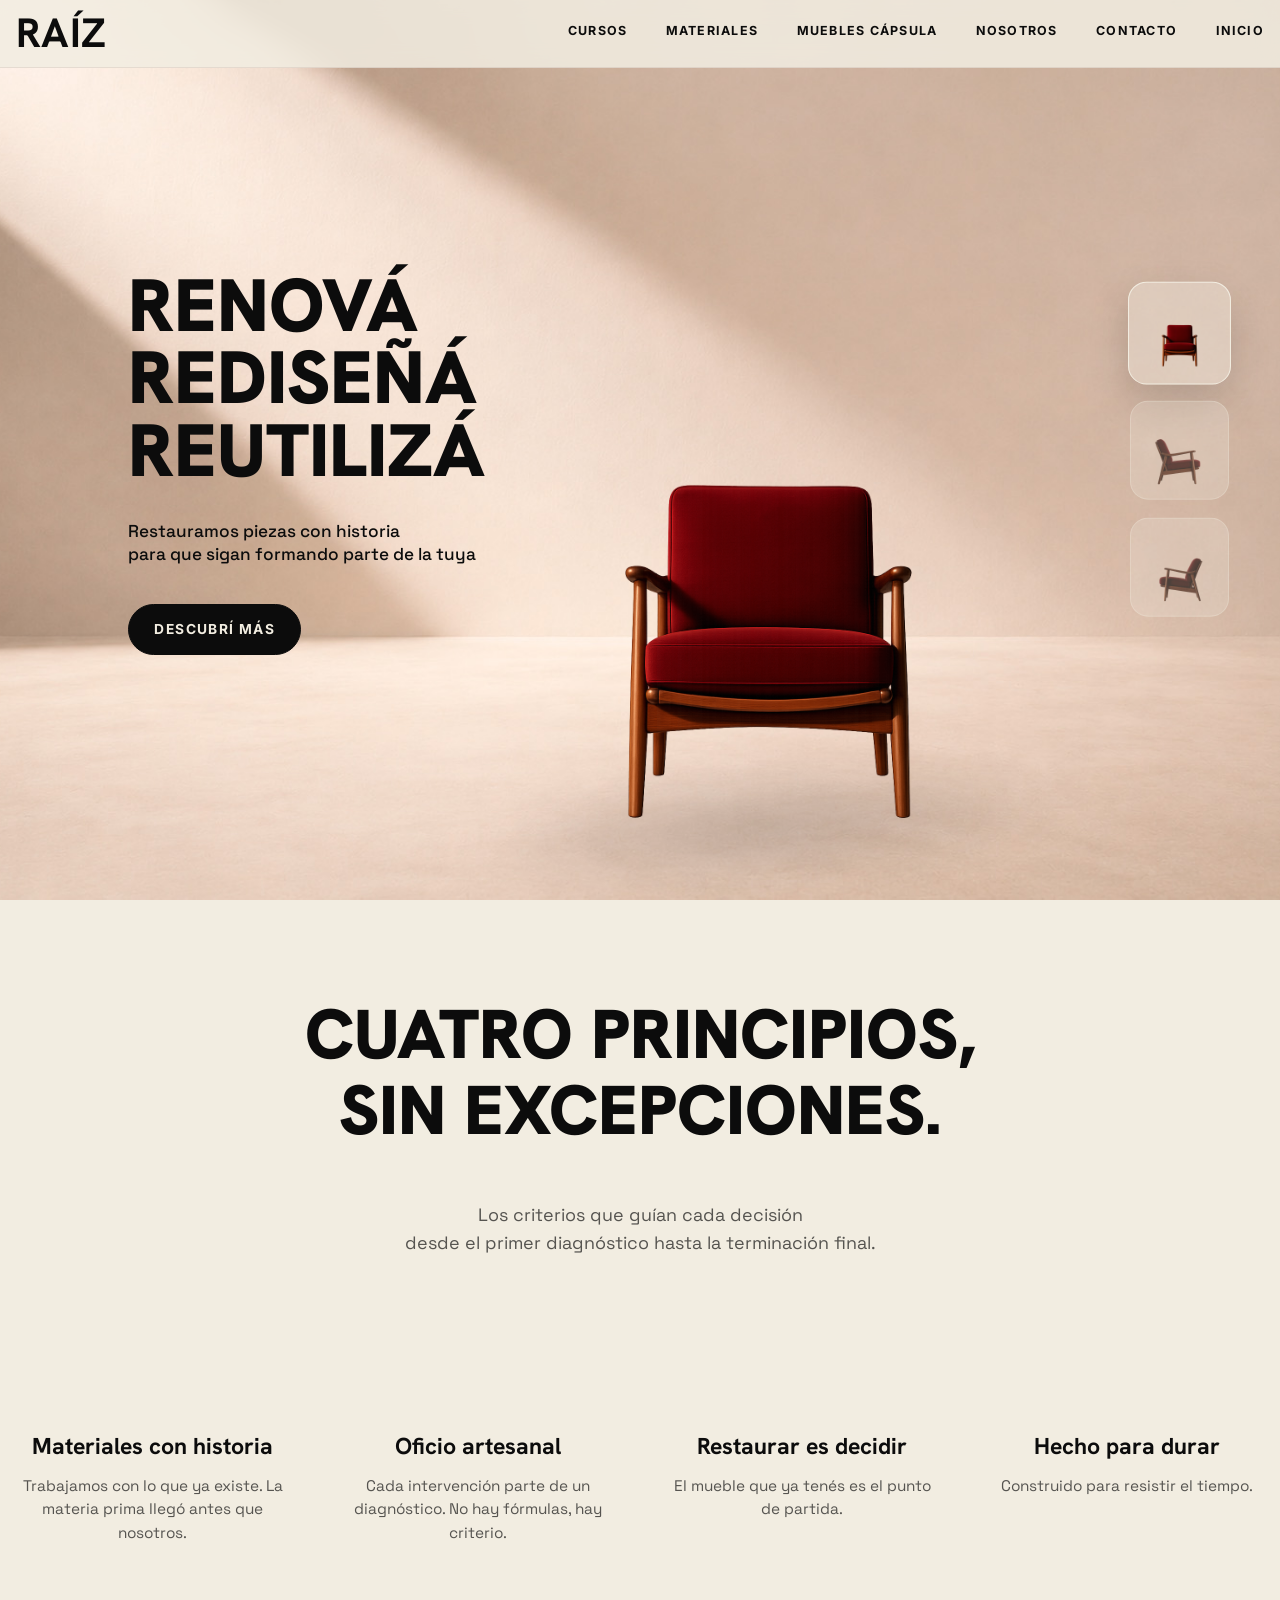
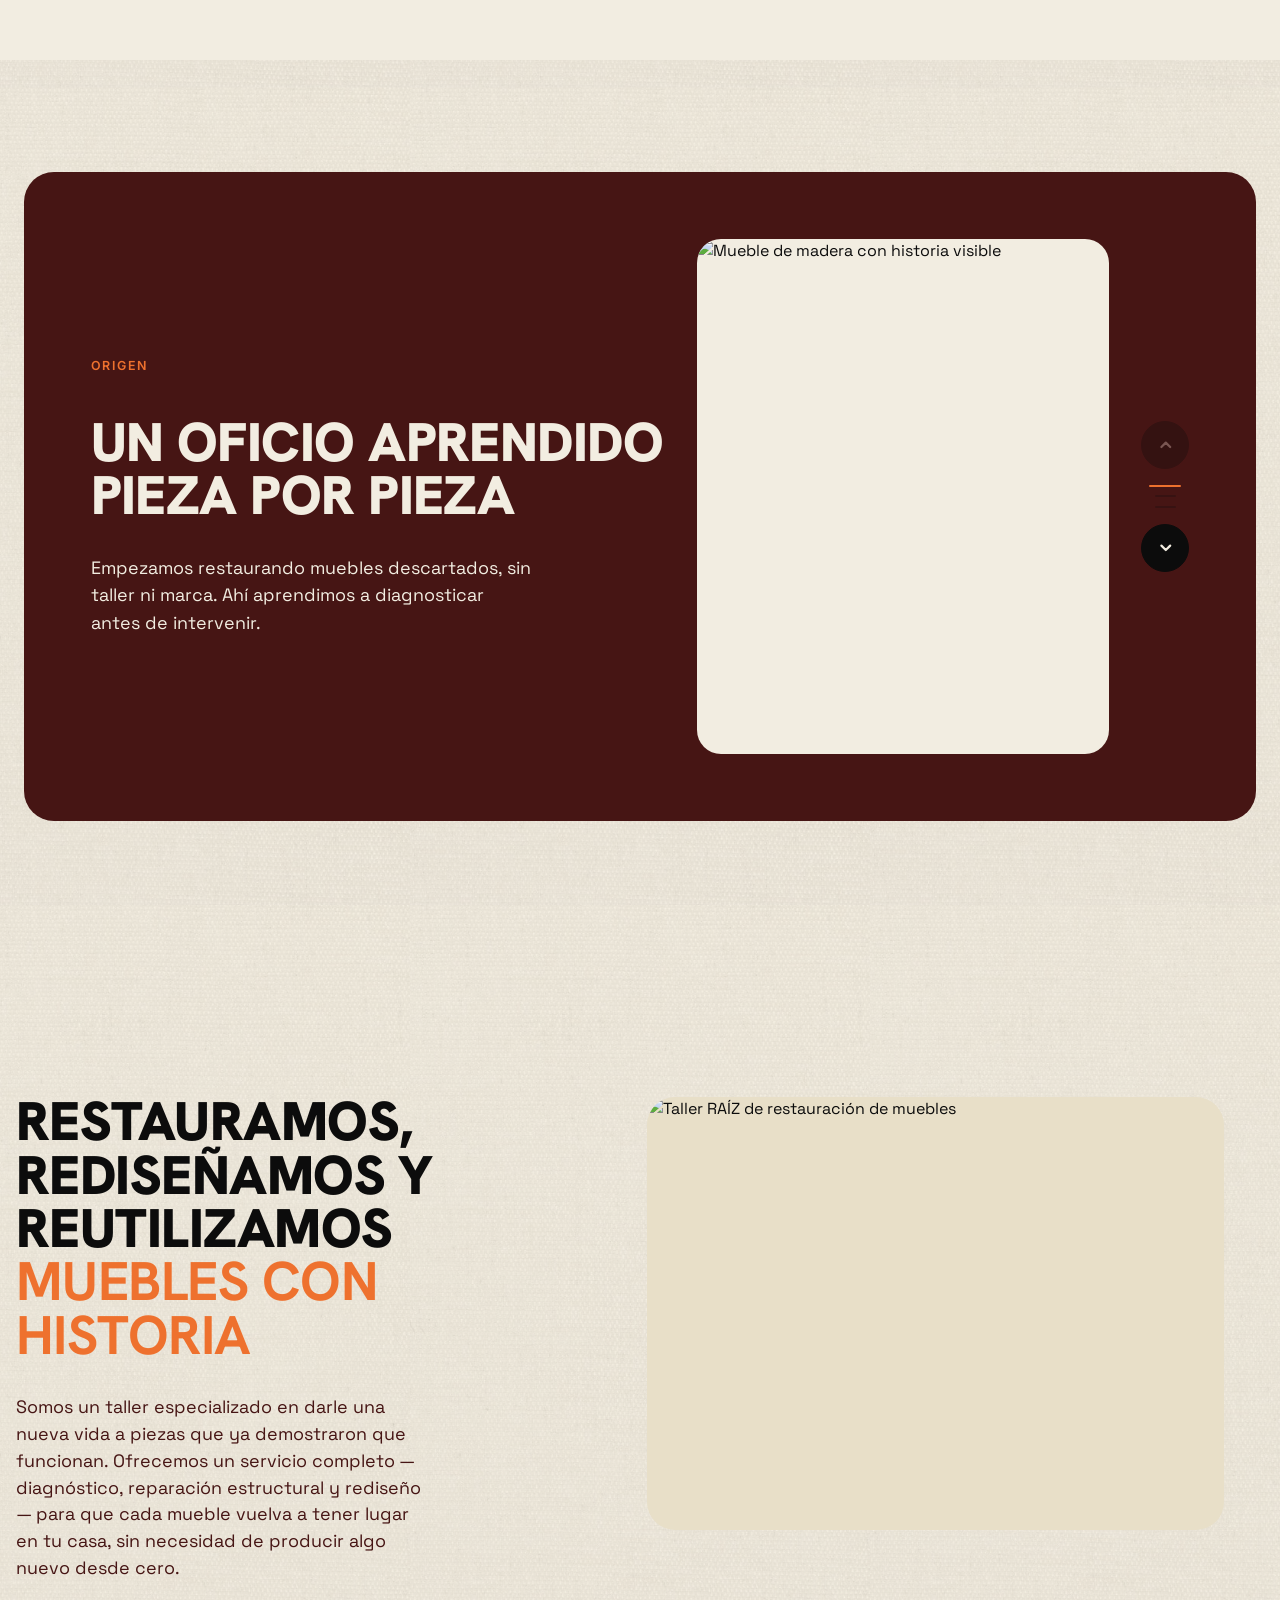
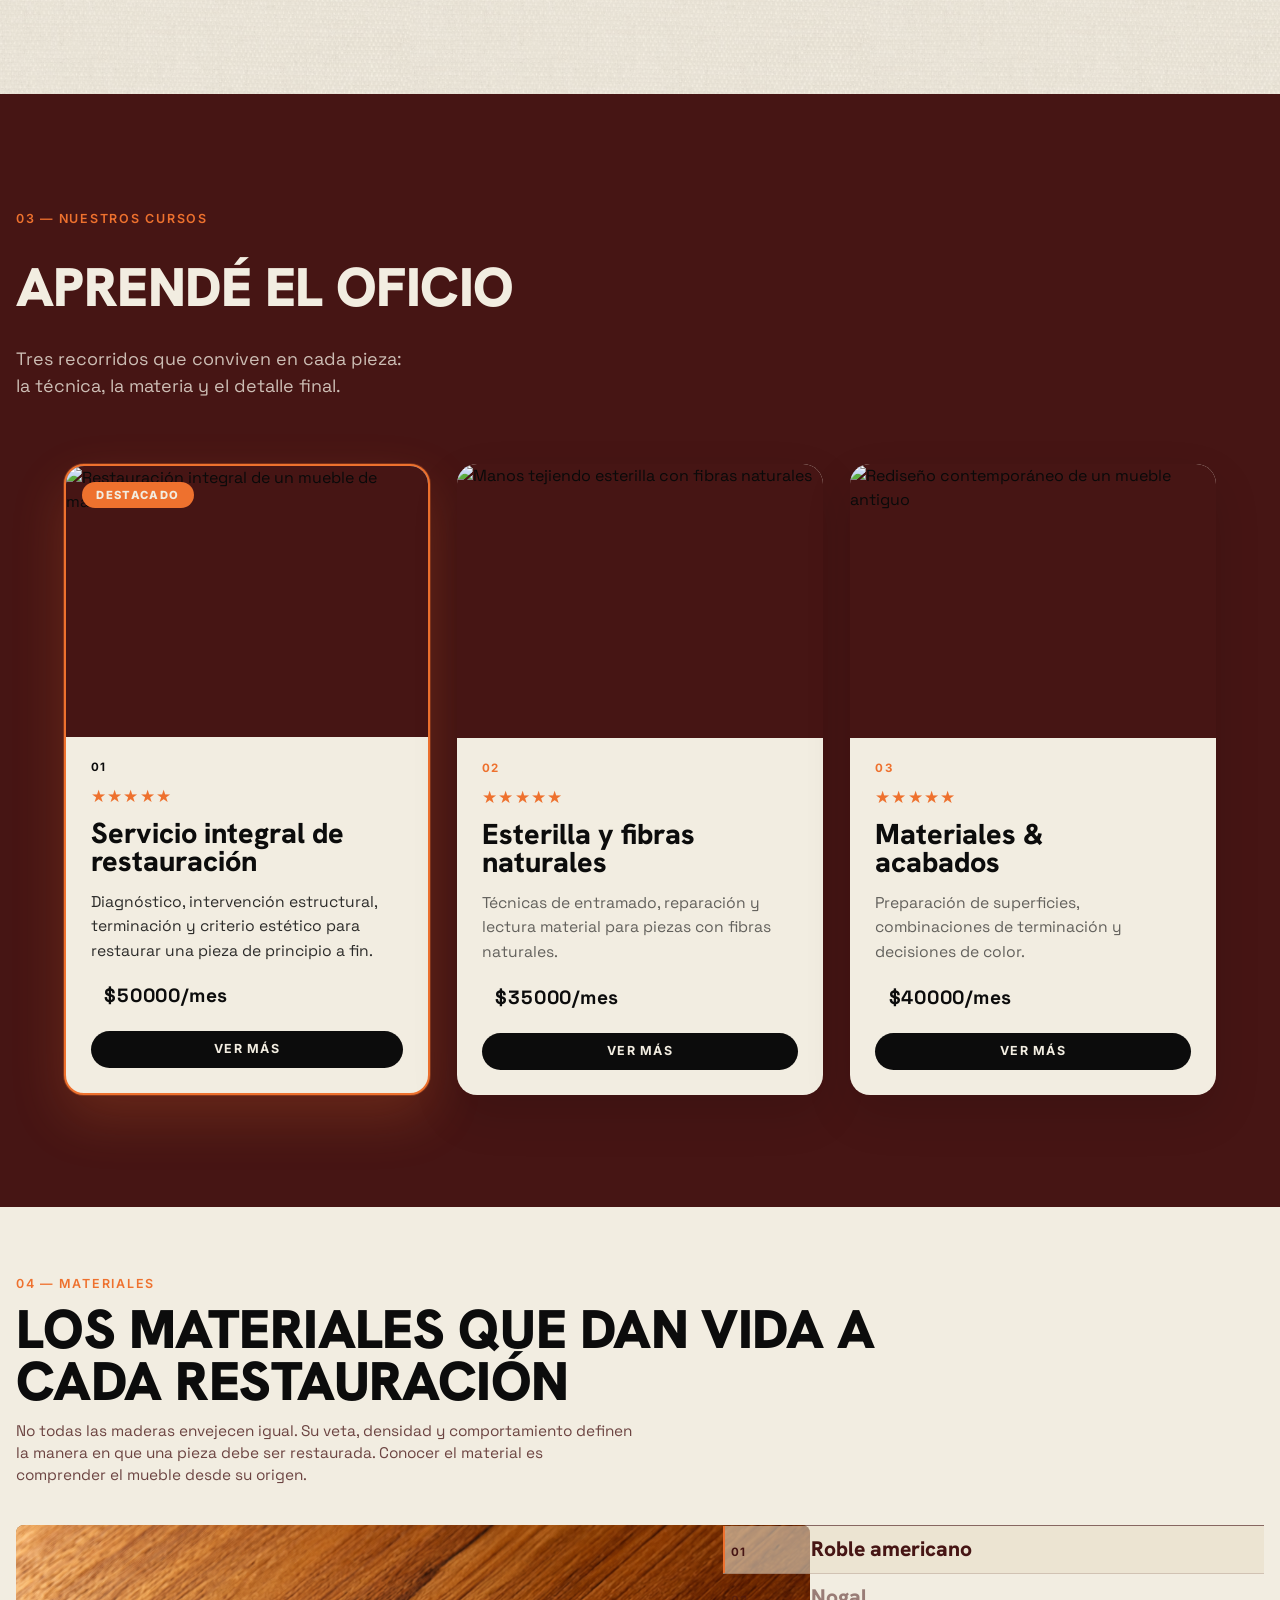
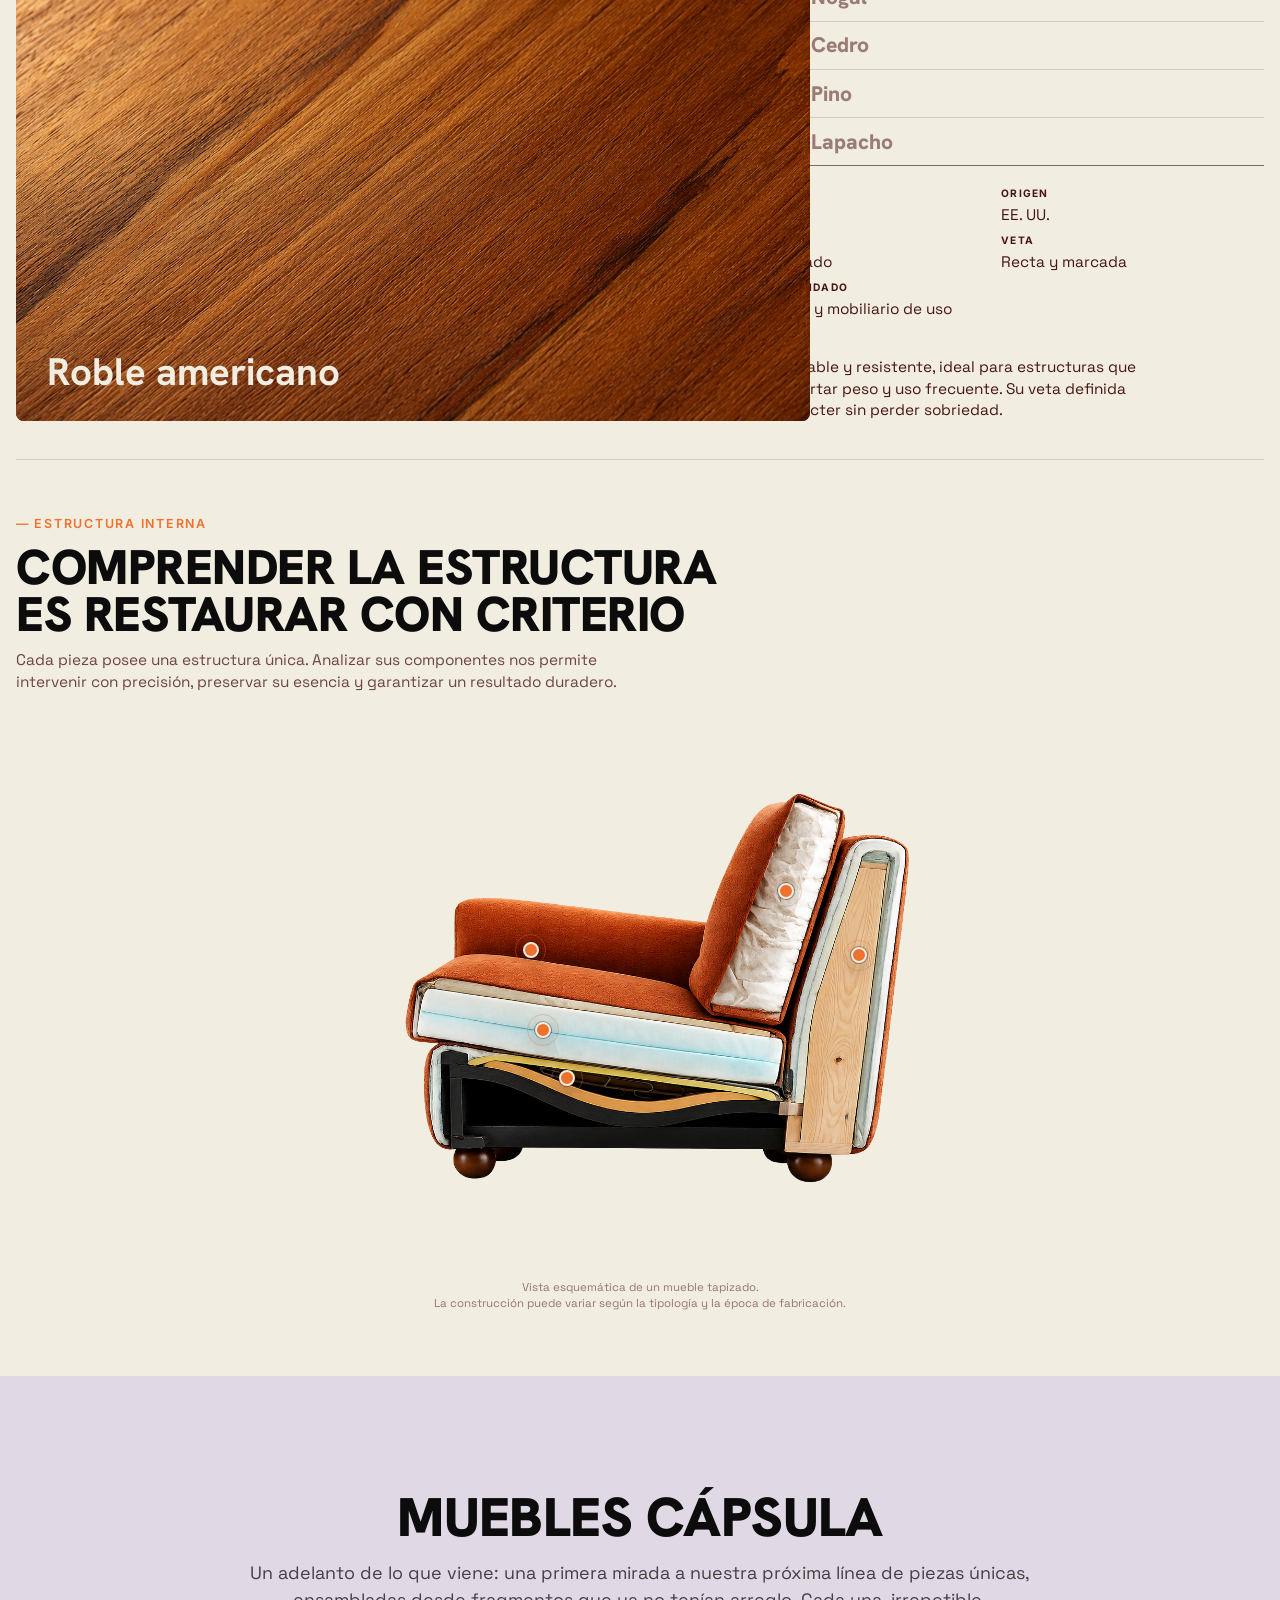
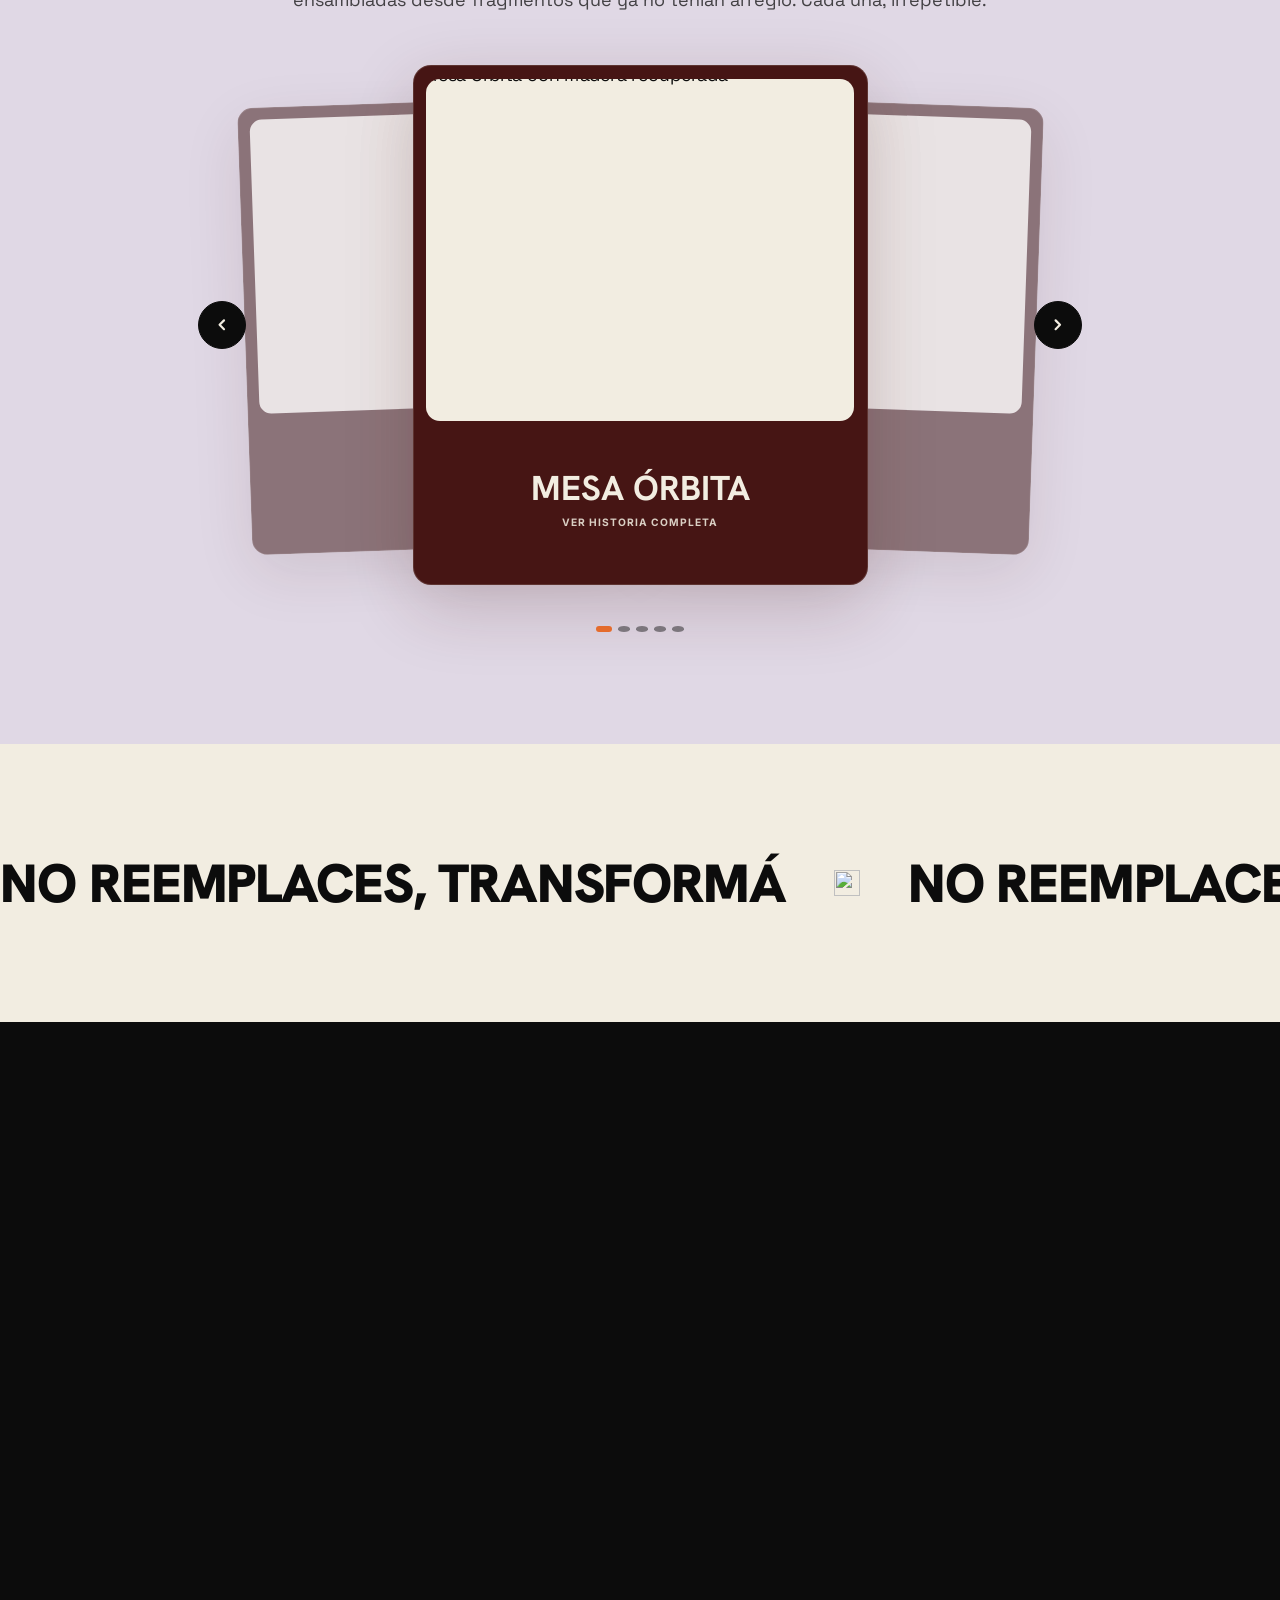
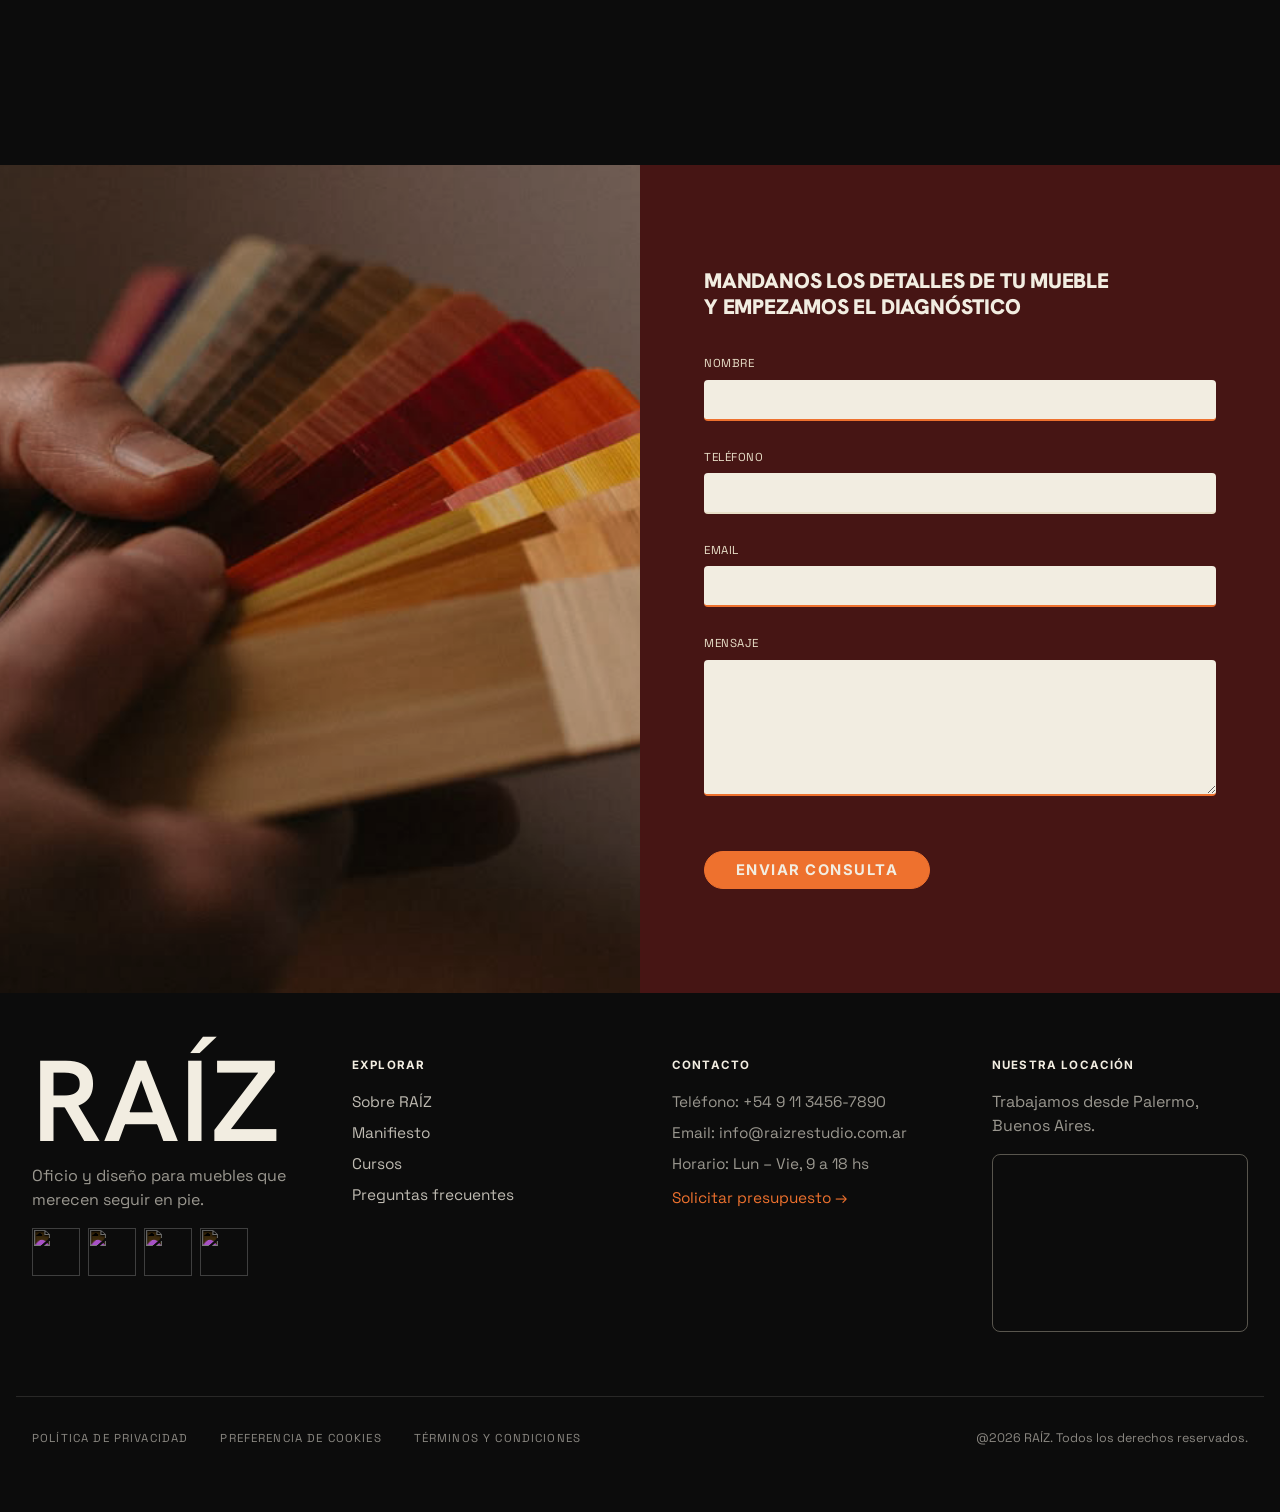
==== commit 2dc21026: "ACT 3 ENTREGA" ====
--- a/index.html
+++ b/index.html
@@ -259,8 +259,8 @@
   <div class="envoltura materiales__inner">
     <header class="materiales__header">
       <span class="ojo seccion-eyebrow reveal">04 — Materiales</span>
-      <h2 class="titulo-display seccion-titulo reveal" id="materialesTitulo">La materia también cuenta su</h2>
-      <p class="materiales__intro reveal">Cada madera posee una identidad propia: una veta, una resistencia y una forma particular de envejecer.</p>
+      <h3 class="titulo-display seccion-titulo reveal" id="materialesTitulo">Los materiales que dan vida a cada restauración</h3>
+      <p class="materiales__intro reveal">No todas las maderas envejecen igual. Su veta, densidad y comportamiento definen la manera en que una pieza debe ser restaurada. Conocer el material es comprender el mueble desde su origen.</p>
     </header>
 
     <div class="materiales__layout reveal">
@@ -281,6 +281,43 @@
         </div>
       </div>
     </div>
+
+    <section class="materiales__tapizado" aria-labelledby="tapizadoTitulo">
+      <header class="materiales__subheader">
+        <span class="ojo seccion-eyebrow">— Estructura interna</span>
+        <h3 class="titulo-display materiales__subtitulo" id="tapizadoTitulo">
+          <span>Comprender la estructura</span>
+          <span>es restaurar con criterio</span>
+        </h3>
+        <p class="materiales__intro">Cada pieza posee una estructura única. Analizar sus componentes nos permite intervenir con precisión, preservar su esencia y garantizar un resultado duradero.</p>
+      </header>
+
+      <div class="tapizado__layout">
+        <div class="tapizado__media">
+          <img id="sillon-corte" src="assets/images/sillon-estructura.png" alt="Corte transversal de un sillón mostrando sus capas internas de construcción">
+
+          <button class="hotspot hotspot--tapizado" type="button" data-layer="tapizado" aria-label="Ver información sobre: Tapizado" aria-pressed="false"></button>
+          <button class="hotspot hotspot--relleno-asiento" type="button" data-layer="relleno-asiento" aria-label="Ver información sobre: Relleno de asiento" aria-pressed="false"></button>
+          <button class="hotspot hotspot--estructura-lateral" type="button" data-layer="estructura-lateral" aria-label="Ver información sobre: Estructura lateral" aria-pressed="false"></button>
+          <button class="hotspot hotspot--suspension" type="button" data-layer="suspension" aria-label="Ver información sobre: Suspensión" aria-pressed="false"></button>
+          <button class="hotspot hotspot--relleno-respaldo" type="button" data-layer="relleno-respaldo" aria-label="Ver información sobre: Relleno de respaldo" aria-pressed="false"></button>
+
+          <span class="tapizado__connector" aria-hidden="true"></span>
+
+          <article class="tapizado__panel" id="tapizadoPanel" aria-live="polite" data-layer="tapizado" hidden>
+            <span class="tapizado__label">Componente</span>
+            <h4 id="tapizadoPanelTitle">Estructura</h4>
+            <p id="tapizadoPanelText">Tela terracota, la decisión estética final. Se cambia sin tocar lo que hay debajo.</p>
+          </article>
+        </div>
+
+        <div class="tapizado__mobile-list" aria-label="Capas del tapizado"></div>
+        <p class="tapizado__nota">
+          <span>Vista esquemática de un mueble tapizado.</span>
+          <span>La construcción puede variar según la tipología y la época de fabricación.</span>
+        </p>
+      </div>
+    </section>
   </div>
 </section>
 
--- a/style.css
+++ b/style.css
@@ -1085,7 +1085,11 @@
   transition: transform .3s ease, box-shadow .3s ease;
 }
 .card-oficio--destacado{
-  background: var(--color-lila);
+  background: var(--color-hueso);
+  border: 2px solid var(--color-terracota);
+  box-shadow:
+    0 0 0 1px color-mix(in srgb, var(--color-terracota) 28%, transparent),
+    0 1.4rem 3.4rem color-mix(in srgb, var(--color-terracota) 20%, transparent);
 }
 .card-oficio-imagen{
   aspect-ratio: 4 / 3;
@@ -1351,7 +1355,7 @@
 .materiales__header .seccion-titulo{
   text-align: left;
   color: var(--color-negro);
-  font-size: clamp(2.15rem, 4.6vw, 4.6rem);
+  font-size: var(--tam-h2);
   line-height: .95;
 }
 .materiales__intro{
@@ -1623,6 +1627,285 @@
     transition: none;
   }
 }
+.materiales__tapizado{
+  display: grid;
+  gap: var(--espacio-m);
+  padding-top: clamp(2rem, 4vw, 4rem);
+  border-top: 1px solid color-mix(in srgb, var(--color-nogal) 16%, transparent);
+}
+.materiales__subheader{
+  max-width: 52rem;
+}
+.materiales__subheader .seccion-eyebrow{
+  display: inline-block;
+  margin-bottom: .65rem;
+}
+.materiales__subtitulo{
+  max-width: 48rem;
+  font-size: clamp(1.9rem, 3.8vw, 3.7rem);
+  line-height: .95;
+  color: var(--color-negro);
+}
+.materiales__subtitulo span{
+  display: block;
+  white-space: nowrap;
+}
+.tapizado__layout{
+  display: grid;
+  gap: var(--espacio-s);
+  justify-items: center;
+}
+.tapizado__media{
+  position: relative;
+  width: min(100%, 76rem);
+  justify-self: center;
+}
+.tapizado__media img{
+  width: min(66%, 58rem);
+  max-width: 100%;
+  height: auto;
+  display: block;
+  margin-inline: auto;
+}
+.hotspot{
+  position: absolute;
+  width: 1rem;
+  height: 1rem;
+  border-radius: 999px;
+  background: var(--color-terracota);
+  border: 2px solid var(--color-hueso);
+  transform: translate(-50%, -50%);
+  box-shadow:
+    0 0 0 1px color-mix(in srgb, var(--color-nogal) 42%, transparent),
+    0 .45rem 1rem color-mix(in srgb, var(--color-negro) 22%, transparent);
+  z-index: 3;
+  transition: transform var(--t-rapida), background var(--t-rapida), box-shadow var(--t-rapida);
+}
+.hotspot::after{
+  content: '';
+  position: absolute;
+  inset: -.62rem;
+  border-radius: inherit;
+  border: 1px solid var(--color-terracota);
+  background: transparent;
+  opacity: .34;
+  z-index: -1;
+}
+.hotspot:hover,
+.hotspot:focus-visible{
+  transform: translate(-50%, -50%) scale(1.12);
+}
+.hotspot.is-active{
+  background: var(--color-nogal);
+  box-shadow:
+    0 0 0 3px color-mix(in srgb, var(--color-hueso) 78%, transparent),
+    0 .55rem 1.2rem color-mix(in srgb, var(--color-negro) 28%, transparent);
+}
+.hotspot--tapizado{ left: 41%; top: 42%; }
+.hotspot--relleno-asiento{ left: 42%; top: 57%; }
+.hotspot--estructura-lateral{ left: 68%; top: 43%; }
+.hotspot--suspension{ left: 44%; top: 66%; }
+.hotspot--relleno-respaldo{ left: 62%; top: 31%; }
+.tapizado__connector{
+  position: absolute;
+  left: 0;
+  top: 0;
+  width: var(--connector-width, 0);
+  height: 2px;
+  border-radius: 999px;
+  background: color-mix(in srgb, var(--color-terracota) 72%, transparent);
+  transform:
+    translate(var(--connector-x, 0), var(--connector-y, 0))
+    scaleX(var(--connector-scale, 1));
+  transform-origin: var(--connector-origin, 0 50%);
+  opacity: var(--connector-opacity, 0);
+  z-index: 2;
+  transition: opacity var(--t-rapida);
+}
+@media (prefers-reduced-motion: no-preference){
+  .tapizado__connector{
+    transition: opacity var(--t-rapida), width var(--t-rapida), transform var(--t-rapida);
+  }
+}
+.tapizado__panel{
+  position: absolute;
+  left: 0;
+  top: 29%;
+  width: min(20rem, 31%);
+  display: grid;
+  gap: .55rem;
+  padding: clamp(.9rem, 1.6vw, 1.25rem);
+  border: 1px solid color-mix(in srgb, var(--color-nogal) 20%, transparent);
+  border-radius: 16px;
+  background: color-mix(in srgb, var(--color-hueso) 94%, transparent);
+  box-shadow: 0 1rem 2.4rem color-mix(in srgb, var(--color-negro) 12%, transparent);
+  color: var(--color-nogal);
+  z-index: 4;
+  opacity: 1;
+  transform: translateY(0) scale(1);
+  transition: opacity var(--t-rapida), transform var(--t-rapida);
+}
+.tapizado__panel[hidden]{
+  display: none;
+}
+.tapizado__panel.is-changing{
+  opacity: 0;
+  transform: translateY(.35rem) scale(.985);
+}
+.tapizado__panel[data-layer="tapizado"]{
+  left: 0;
+  top: 28%;
+}
+.tapizado__panel[data-layer="relleno-asiento"]{
+  left: 0;
+  top: 46%;
+}
+.tapizado__panel[data-layer="estructura-lateral"]{
+  left: auto;
+  right: 0;
+  top: 24%;
+}
+.tapizado__panel[data-layer="suspension"]{
+  left: 0;
+  top: 64%;
+}
+.tapizado__panel[data-layer="relleno-respaldo"]{
+  left: auto;
+  right: 0;
+  top: 6%;
+}
+.tapizado__label{
+  font-family: var(--font-label);
+  font-size: var(--tam-micro);
+  font-weight: 700;
+  letter-spacing: .12em;
+  text-transform: uppercase;
+  color: var(--color-nogal);
+}
+.tapizado__panel h4{
+  margin: 0;
+  font-family: var(--font-display);
+  font-size: clamp(1.3rem, 2vw, 1.85rem);
+  line-height: 1;
+  color: var(--color-nogal);
+}
+.tapizado__panel p,
+.materiales__quote{
+  margin: 0;
+  font-family: var(--font-body);
+  font-size: var(--tam-bajada);
+  line-height: 1.45;
+  color: var(--color-nogal);
+}
+.tapizado__mobile-list{
+  display: none;
+}
+.tapizado__nota{
+  max-width: 54rem;
+  margin: .15rem auto 0;
+  font-family: var(--font-body);
+  font-size: var(--tam-label);
+  line-height: 1.45;
+  color: color-mix(in srgb, var(--color-nogal) 54%, transparent);
+  text-align: center;
+}
+.tapizado__nota span{
+  display: block;
+}
+.tapizado__mobile-button{
+  width: 100%;
+  display: flex;
+  justify-content: space-between;
+  gap: var(--espacio-s);
+  padding: .85rem 0;
+  border-bottom: 1px solid color-mix(in srgb, var(--color-nogal) 16%, transparent);
+  font-family: var(--font-body);
+  font-size: var(--tam-cuerpo);
+  color: color-mix(in srgb, var(--color-nogal) 62%, transparent);
+  text-align: left;
+}
+.tapizado__mobile-button[aria-pressed="true"]{
+  color: var(--color-nogal);
+}
+@media (prefers-reduced-motion: no-preference){
+  .hotspot:not(.is-active)::after{
+    animation: hotspotPulse 1.9s ease-out infinite;
+  }
+  .hotspot.is-active::after{
+    animation: hotspotPulseActive 2.2s ease-out infinite;
+  }
+  @keyframes hotspotPulse{
+    0%{
+      opacity: .32;
+      transform: scale(1);
+    }
+    70%{
+      opacity: 0;
+      transform: scale(1.72);
+    }
+    100%{
+      opacity: 0;
+      transform: scale(1.72);
+    }
+  }
+  @keyframes hotspotPulseActive{
+    0%{
+      opacity: .2;
+      transform: scale(1);
+    }
+    75%{
+      opacity: 0;
+      transform: scale(1.45);
+    }
+    100%{
+      opacity: 0;
+      transform: scale(1.45);
+    }
+  }
+}
+@media (max-width: 760px){
+  .tapizado__layout{
+    grid-template-columns: 1fr;
+  }
+  .tapizado__media{
+    width: min(100%, 44rem);
+  }
+  .tapizado__media img{
+    width: 100%;
+  }
+  .tapizado__connector{
+    display: none;
+  }
+  .tapizado__panel{
+    position: static;
+    width: 100%;
+    max-width: 32rem;
+    padding: var(--espacio-s);
+    justify-self: center;
+    transform: none;
+  }
+  .tapizado__panel.is-changing{
+    transform: none;
+  }
+}
+@media (max-width: 599px){
+  .materiales__tapizado{
+    gap: var(--espacio-s);
+  }
+  .materiales__subtitulo span{
+    white-space: normal;
+  }
+  .hotspot{
+    display: none;
+  }
+  .tapizado__mobile-list{
+    display: grid;
+  }
+  .tapizado__panel p,
+  .materiales__quote{
+    font-size: var(--tam-cuerpo);
+  }
+}
 
 .capsula{
   background: var(--color-lila);
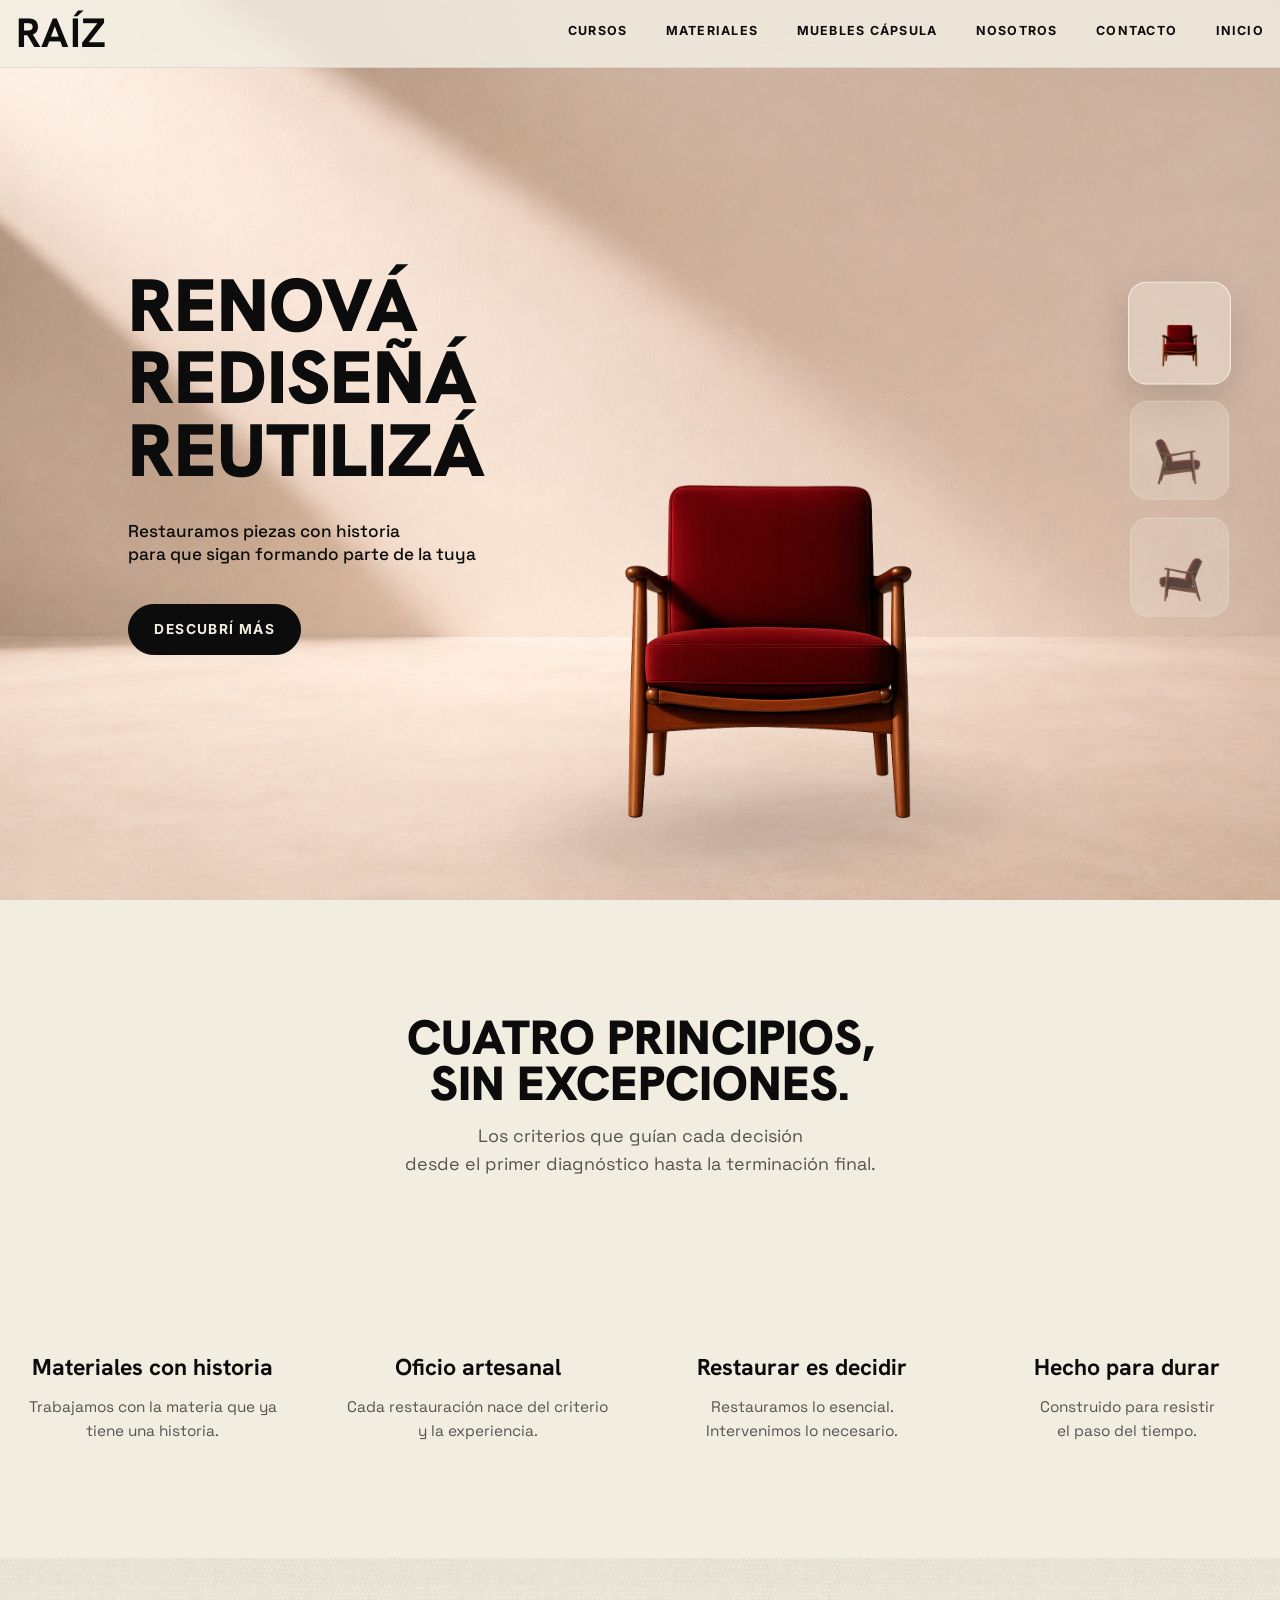
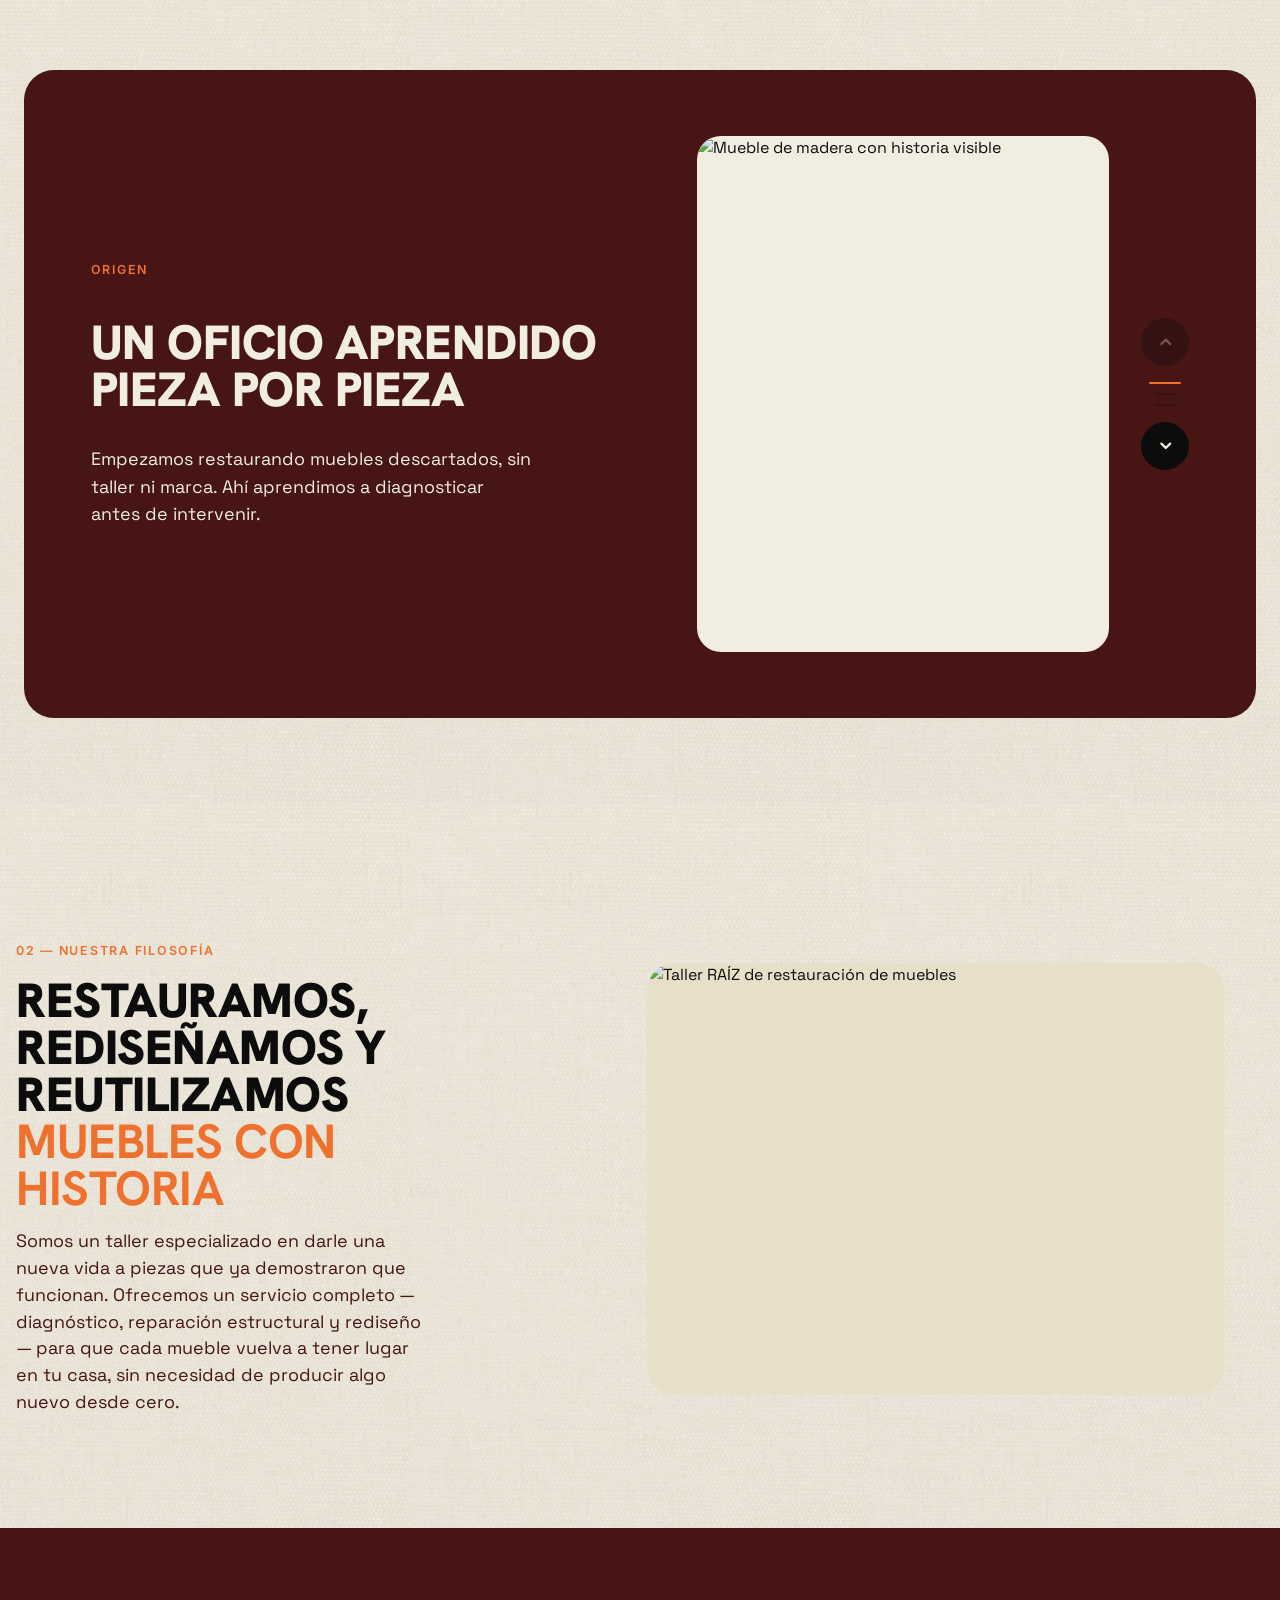
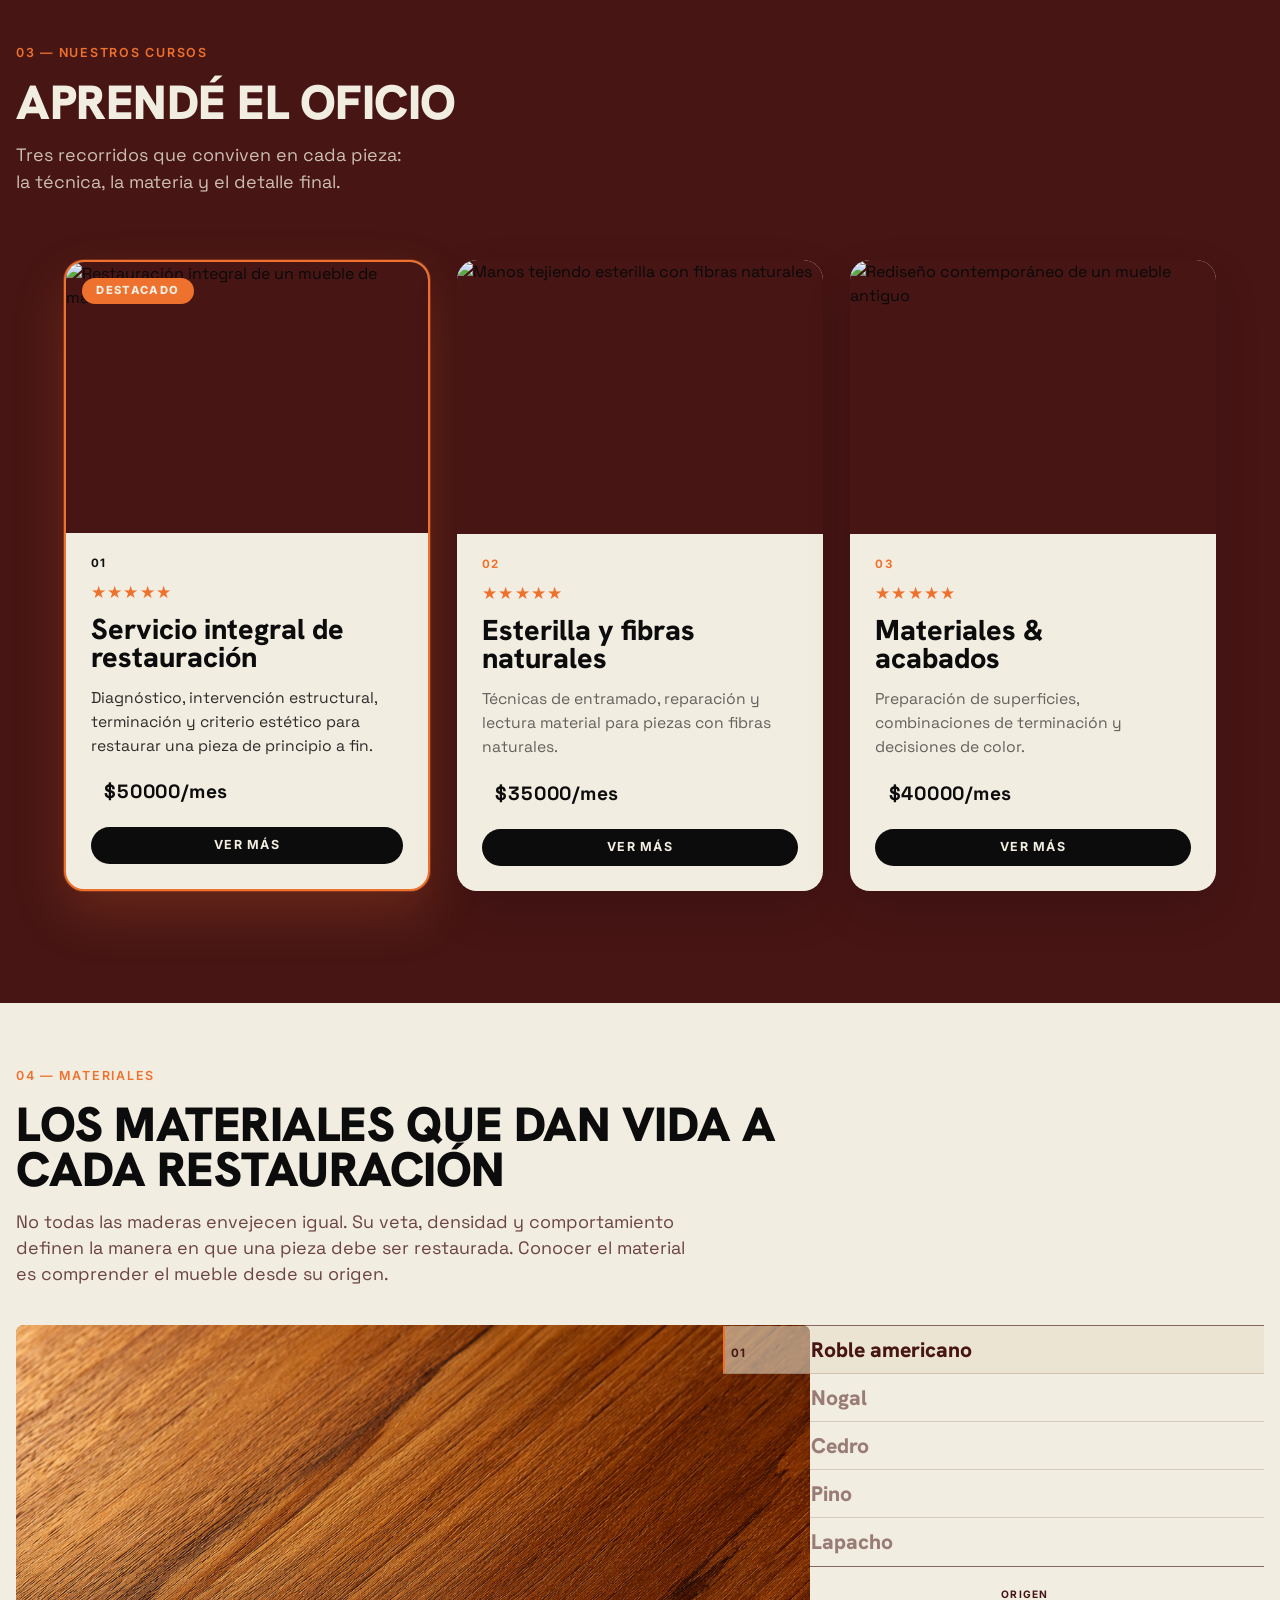
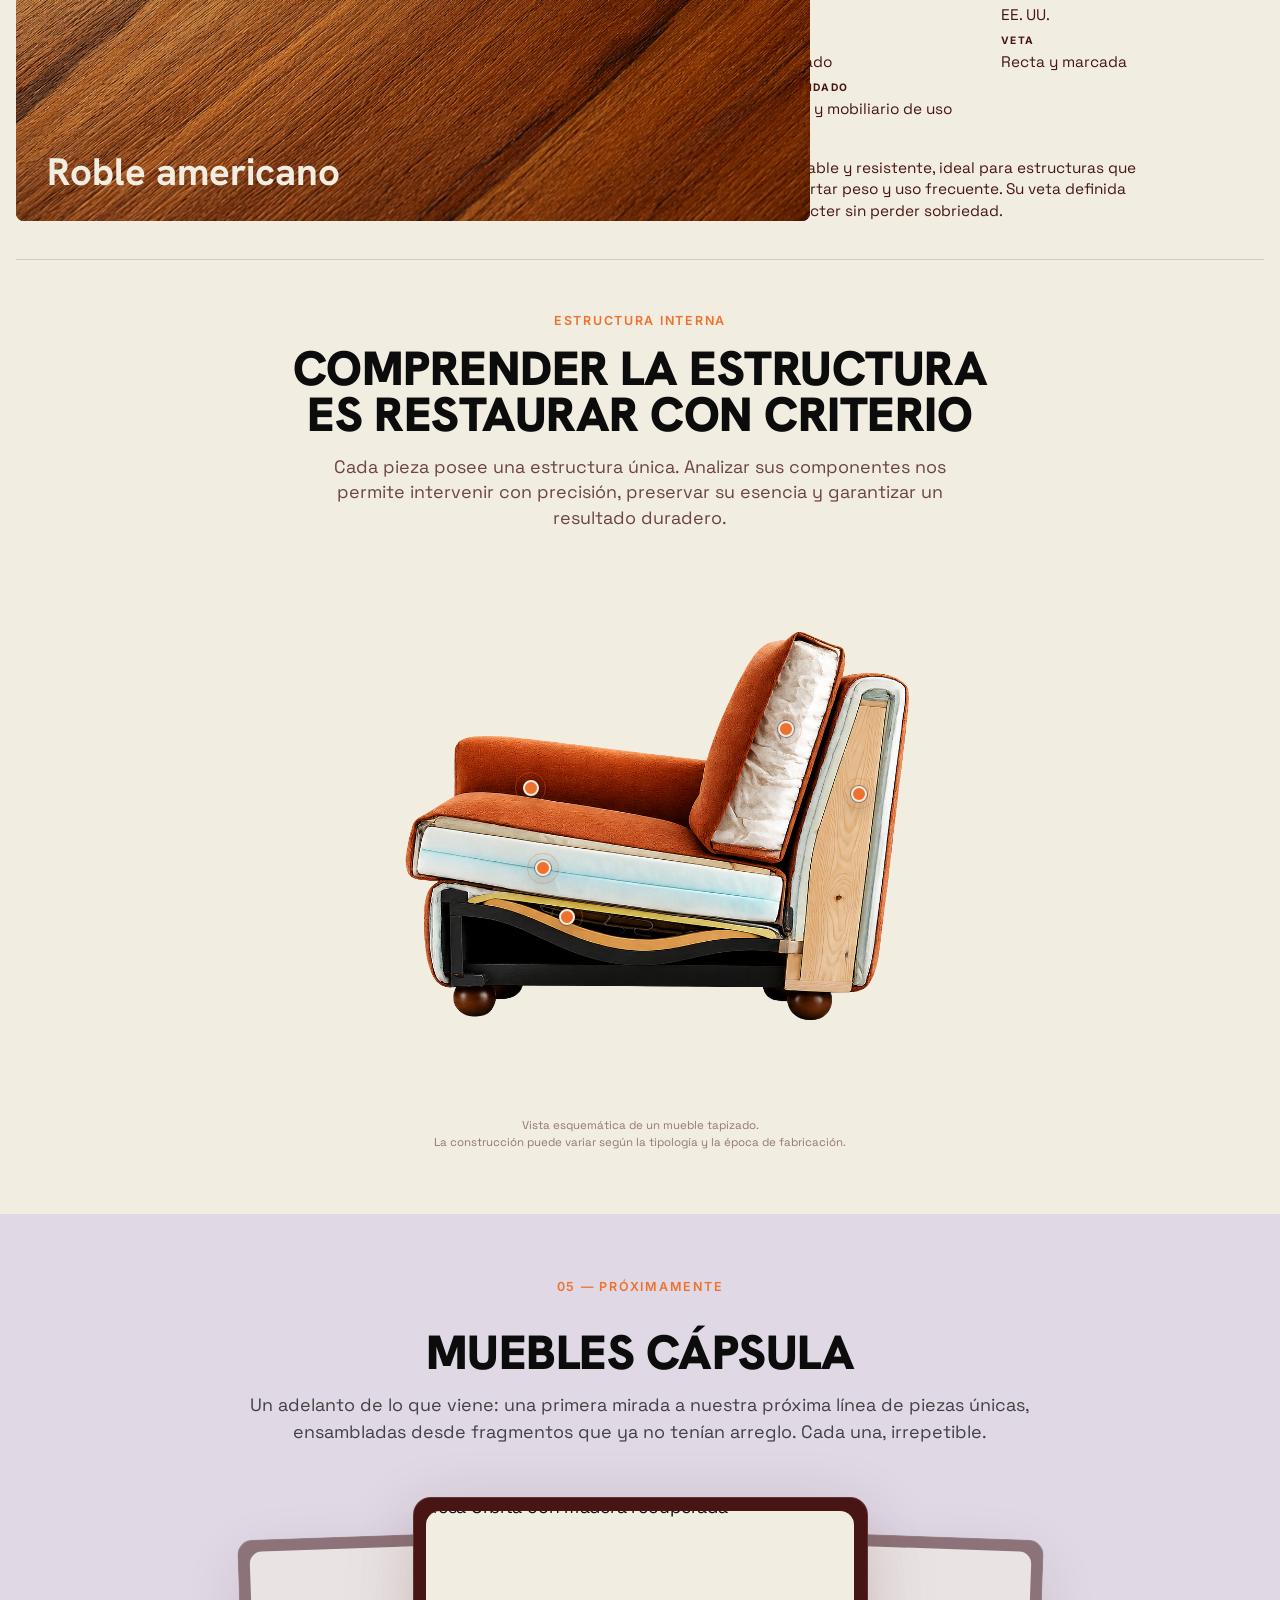
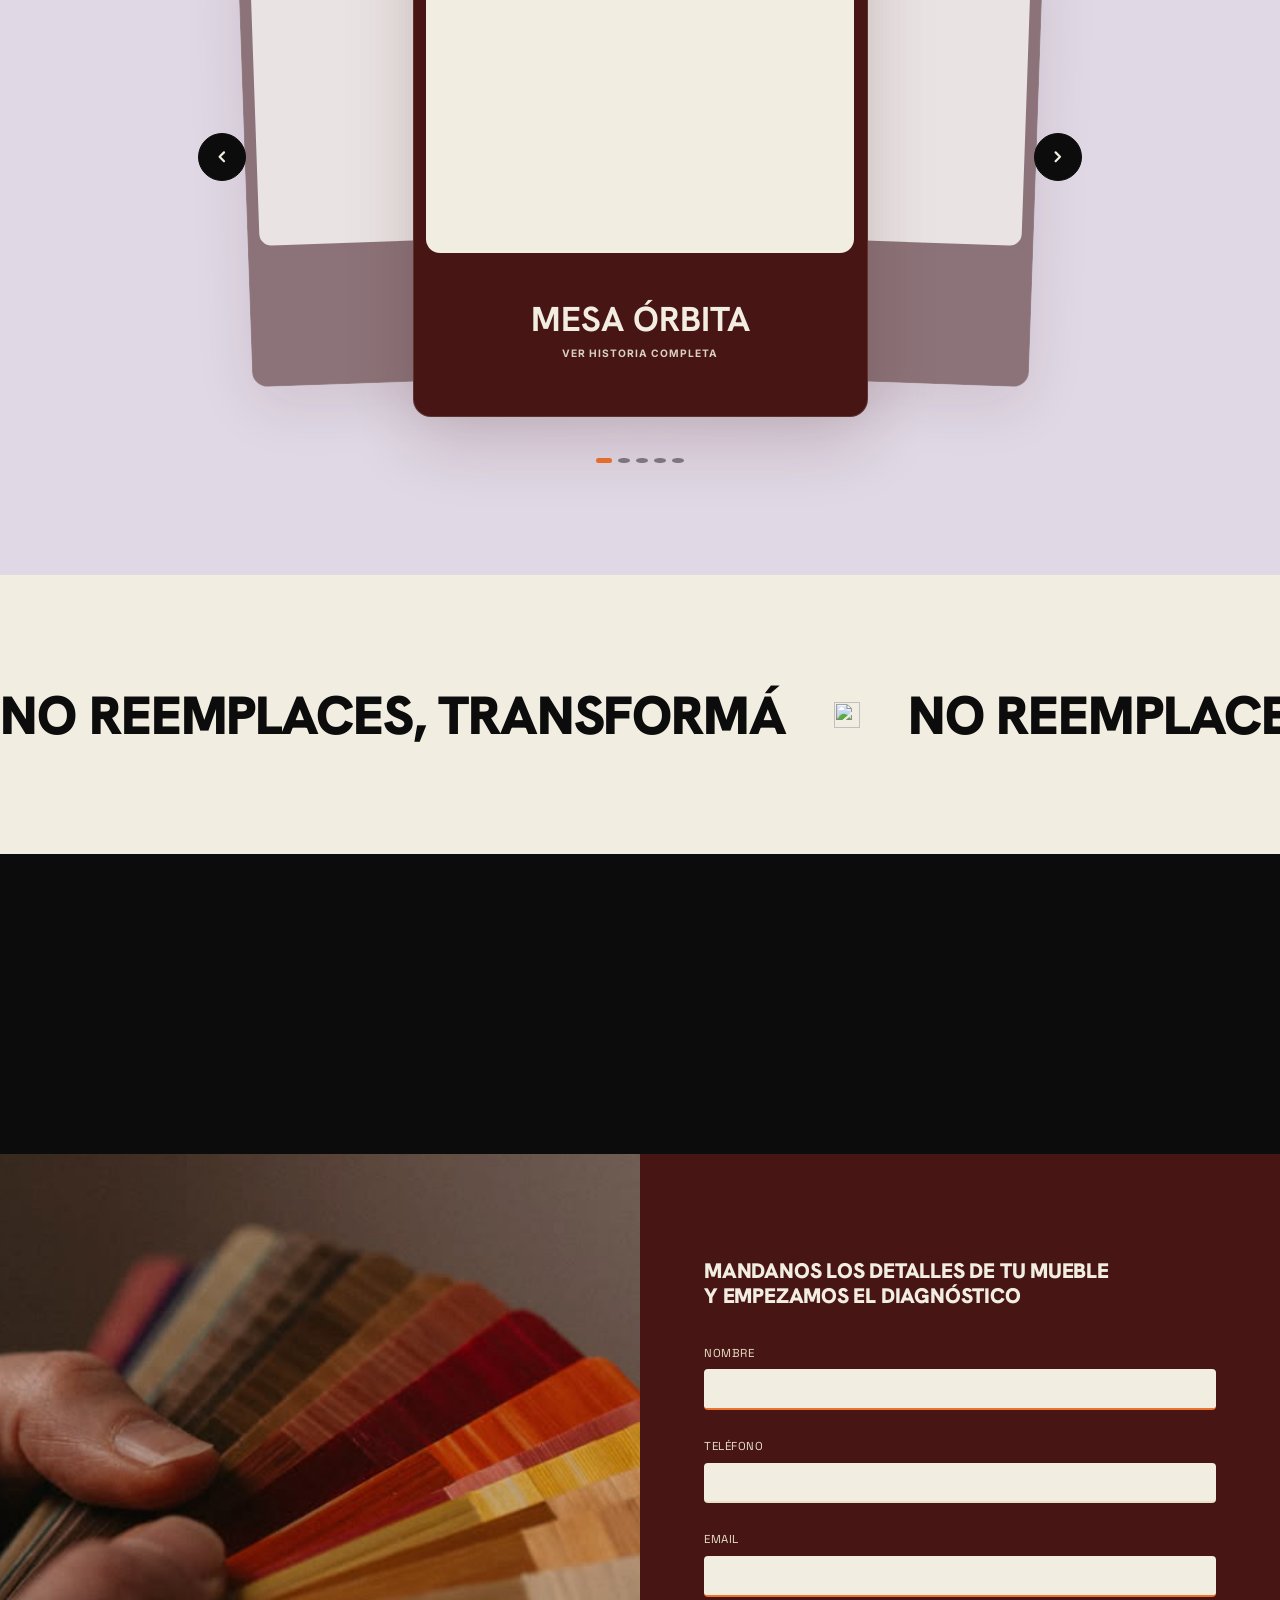
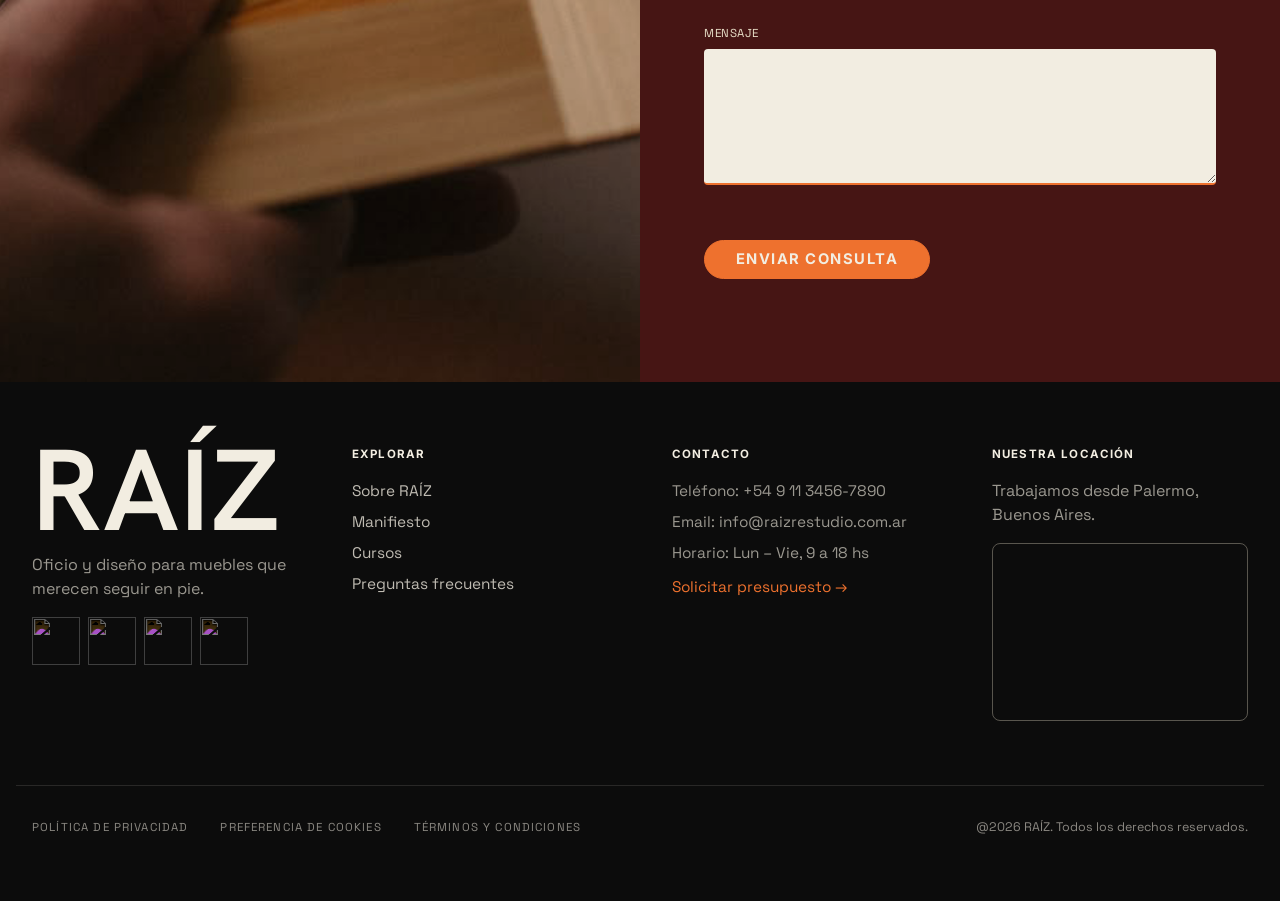
==== commit 9b738ee3: "ACT 5" ====
--- a/index.html
+++ b/index.html
@@ -58,7 +58,7 @@
 <section class="principios" id="principios">
   <div class="envoltura principios-contenido">
     <h2 class="principios-titulo reveal">
-      <span>CUATRO PRINCIPIOS,</span><br>
+      <span>CUATRO PRINCIPIOS,</span>
       <span>SIN EXCEPCIONES.</span>
     </h2>
     <p class="principios-bajada reveal">
@@ -70,25 +70,28 @@
       <article class="principio-item reveal" style="--i:0">
         <span class="principio-icono" style="--icono:url('assets/icons/madera.svg')" aria-hidden="true"></span>
         <h3>Materiales con historia</h3>
-        <p>Trabajamos con lo que ya existe. La materia prima llegó antes que nosotros.</p>
+        <p>Trabajamos con la materia que ya tiene una historia.</p>
       </article>
 
       <article class="principio-item reveal" style="--i:1">
         <span class="principio-icono" style="--icono:url('assets/icons/compas.svg')" aria-hidden="true"></span>
         <h3>Oficio artesanal</h3>
-        <p>Cada intervención parte de un diagnóstico. No hay fórmulas, hay criterio.</p>
+        <p>Cada restauración nace del criterio y la experiencia.</p>
       </article>
 
       <article class="principio-item reveal" style="--i:2">
         <span class="principio-icono" style="--icono:url('assets/icons/reciclaje.svg')" aria-hidden="true"></span>
         <h3>Restaurar es decidir</h3>
-        <p>El mueble que ya tenés es el punto de partida.</p>
+        <p>Restauramos lo esencial. Intervenimos lo necesario.</p>
       </article>
 
       <article class="principio-item reveal" style="--i:3">
         <span class="principio-icono" style="--icono:url('assets/icons/reloj.svg')" aria-hidden="true"></span>
         <h3>Hecho para durar</h3>
-        <p>Construido para resistir el tiempo.</p>
+        <p>
+  Construido para resistir<br>
+  el paso del tiempo.
+</p>
       </article>
     </div>
   </div>
@@ -284,7 +287,7 @@
 
     <section class="materiales__tapizado" aria-labelledby="tapizadoTitulo">
       <header class="materiales__subheader">
-        <span class="ojo seccion-eyebrow">— Estructura interna</span>
+        <span class="ojo seccion-eyebrow">Estructura interna</span>
         <h3 class="titulo-display materiales__subtitulo" id="tapizadoTitulo">
           <span>Comprender la estructura</span>
           <span>es restaurar con criterio</span>
--- a/style.css
+++ b/style.css
@@ -50,7 +50,7 @@
 
   /* Escala tipografica fluida compartida */
   --text-display-xl: clamp(2.75rem, 7vw, 6.25rem);
-  --text-display-lg: clamp(2rem, 4.4vw, 3.4rem);
+  --text-display-lg: clamp(1.85rem, 3.8vw, 3rem);
   --text-display-md: clamp(1.2rem, 1.8vw, 1.45rem);
   --text-body-lg: clamp(1.05rem, 1.4vw, 1.28rem);
   --text-body: clamp(.96rem, 1vw, 1rem);
@@ -834,9 +834,9 @@
 }
 .principios-titulo{
   font-family: var(--font-display);
-  font-size: clamp(2.8rem, 5.4vw, 5rem);
+  font-size: var(--tam-h2);
   font-weight: 900;
-  line-height: .55;
+  line-height: .95;
   color: var(--principios-nogal);
   margin-inline: auto;
 }
@@ -849,7 +849,7 @@
   line-height: 1.55;
   color: var(--principios-nogal-suave);
   max-width: 58ch;
-  margin: 4.5rem auto 0;
+  margin: var(--espacio-s) auto 0;
 }
 .principios-bajada br{
   display: block;
@@ -1045,13 +1045,13 @@
 }
 .oficios .seccion-eyebrow{
   display: inline-block;
-  margin-bottom: var(--espacio-m);
+  margin-bottom: var(--espacio-s);
 }
 .oficios-cabecera{
   display: flex;
   flex-direction: column;
   align-items: flex-start;
-  gap: var(--espacio-m);
+  gap: var(--espacio-s);
   margin-bottom: var(--espacio-l);
 }
 .oficios-cabecera p{
@@ -1236,7 +1236,7 @@
   display: flex;
   flex-direction: column;
   align-items: flex-start;
-  gap: var(--espacio-m);
+  gap: var(--espacio-s);
 }
 .manifiesto-titulo{
   font-size: var(--tam-h2);
@@ -1346,11 +1346,13 @@
   gap: clamp(1.6rem, 3vw, 2.6rem);
 }
 .materiales__header{
+  display: grid;
+  gap: var(--espacio-s);
   max-width: 56rem;
 }
 .materiales__header .seccion-eyebrow{
   display: inline-block;
-  margin-bottom: .65rem;
+  margin-bottom: 0;
 }
 .materiales__header .seccion-titulo{
   text-align: left;
@@ -1360,9 +1362,9 @@
 }
 .materiales__intro{
   max-width: 62ch;
-  margin-top: .75rem;
+  margin-top: 0;
   font-family: var(--font-body);
-  font-size: var(--tam-cuerpo);
+  font-size: var(--tam-bajada);
   line-height: 1.45;
   color: color-mix(in srgb, var(--color-nogal) 78%, transparent);
 }
@@ -1608,7 +1610,7 @@
     gap: var(--espacio-s);
   }
   .materiales__intro{
-    font-size: var(--tam-cuerpo);
+    font-size: var(--tam-bajada);
   }
   .materiales__tab{
     grid-template-columns: 3rem 1fr;
@@ -1634,17 +1636,27 @@
   border-top: 1px solid color-mix(in srgb, var(--color-nogal) 16%, transparent);
 }
 .materiales__subheader{
+  display: grid;
+  gap: var(--espacio-s);
   max-width: 52rem;
+  margin-inline: auto;
+  text-align: center;
 }
 .materiales__subheader .seccion-eyebrow{
   display: inline-block;
-  margin-bottom: .65rem;
+  margin-bottom: 0;
 }
 .materiales__subtitulo{
   max-width: 48rem;
-  font-size: clamp(1.9rem, 3.8vw, 3.7rem);
+  margin-inline: auto;
+  font-size: var(--tam-h2);
   line-height: .95;
   color: var(--color-negro);
+}
+.materiales__subheader .materiales__intro{
+  margin-inline: auto;
+  margin-top: 0;
+  text-align: center;
 }
 .materiales__subtitulo span{
   display: block;
@@ -2623,7 +2635,7 @@
 .video-card__media{
   display: block;
   width: 100%;
-  height: clamp(24rem, 58vw, 52rem);
+  height: clamp(300px, 22vw, 430px);
   object-fit: cover;
 }
 
@@ -2755,6 +2767,9 @@
 }
 
 @media (max-width: 1024px){
+  .video-card__media{
+    height: clamp(260px, 32vw, 360px);
+  }
   .cta-contacto{
     flex-direction: column;
     min-height: calc(100vh - 4.5rem);
@@ -2810,6 +2825,9 @@
   }
   .video-card{
     border-radius: 0;
+  }
+  .video-card__media{
+    height: clamp(210px, 55vw, 240px);
   }
 }
 
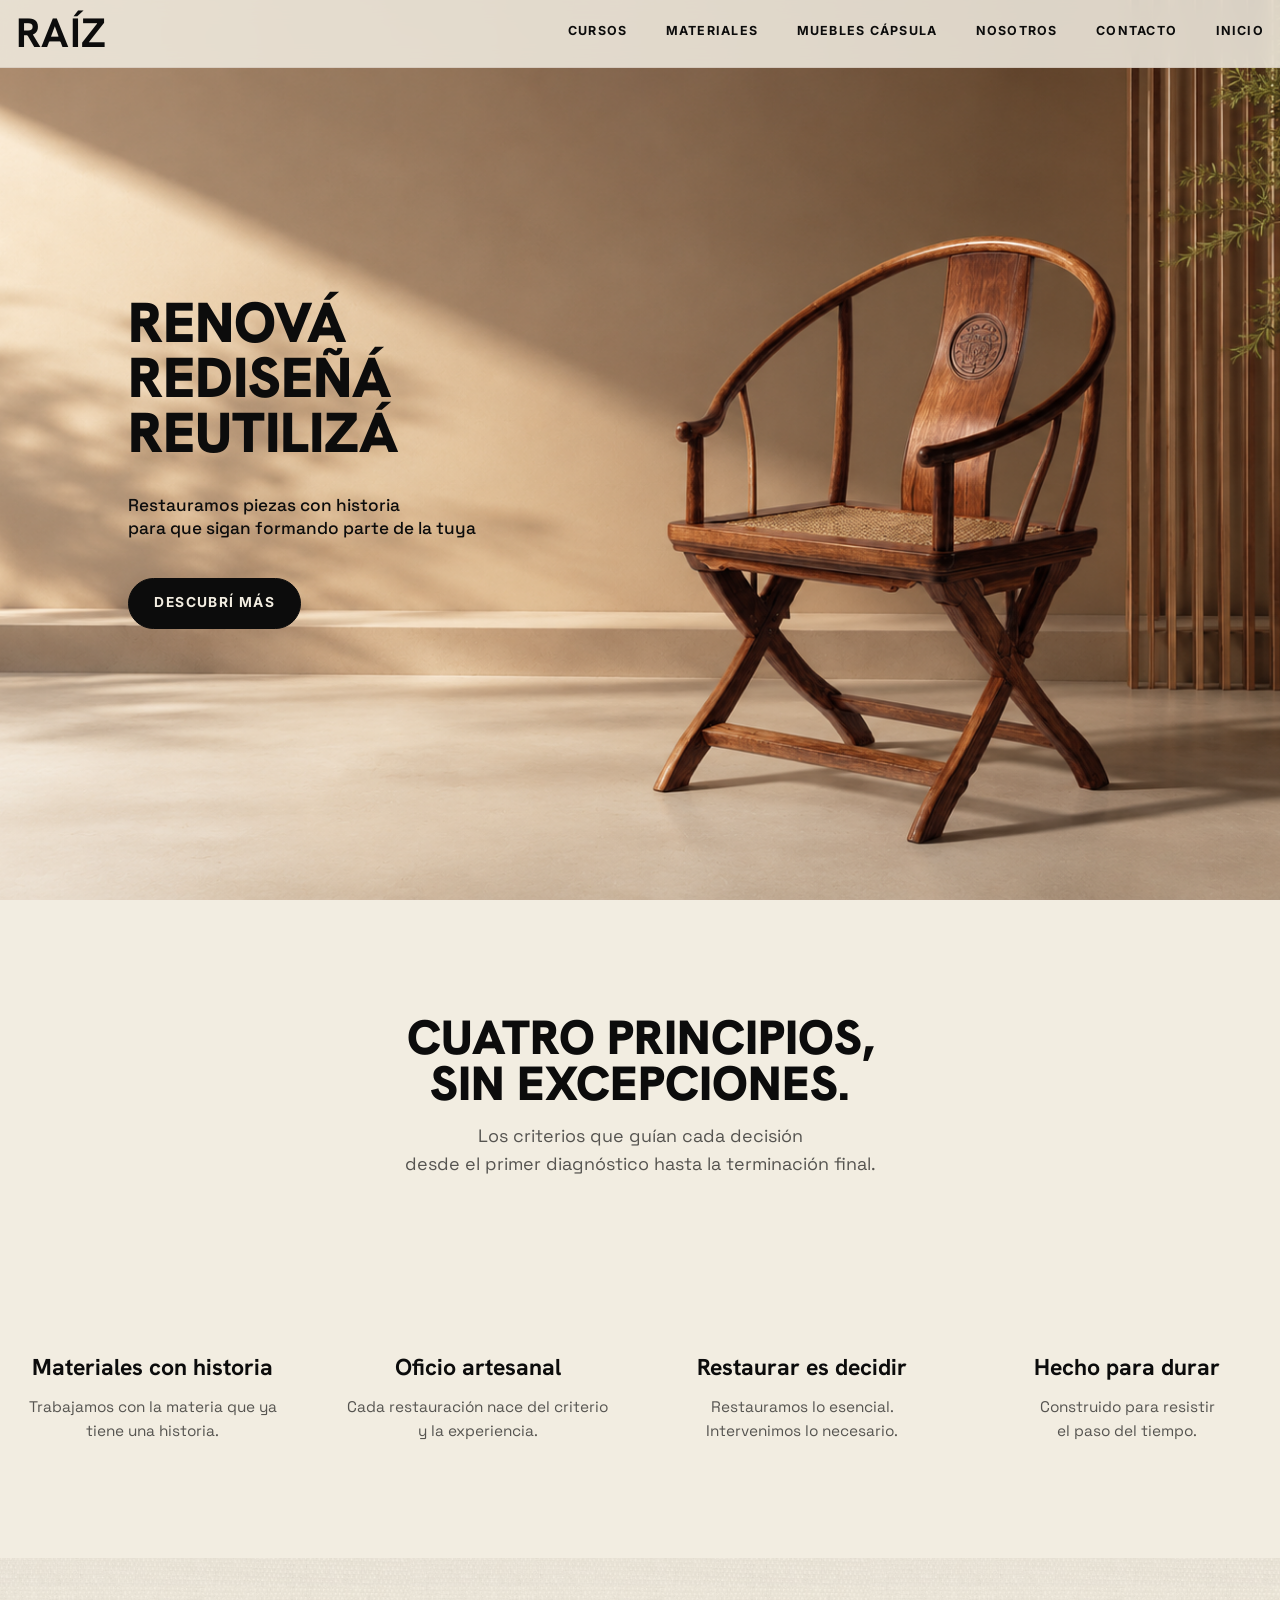
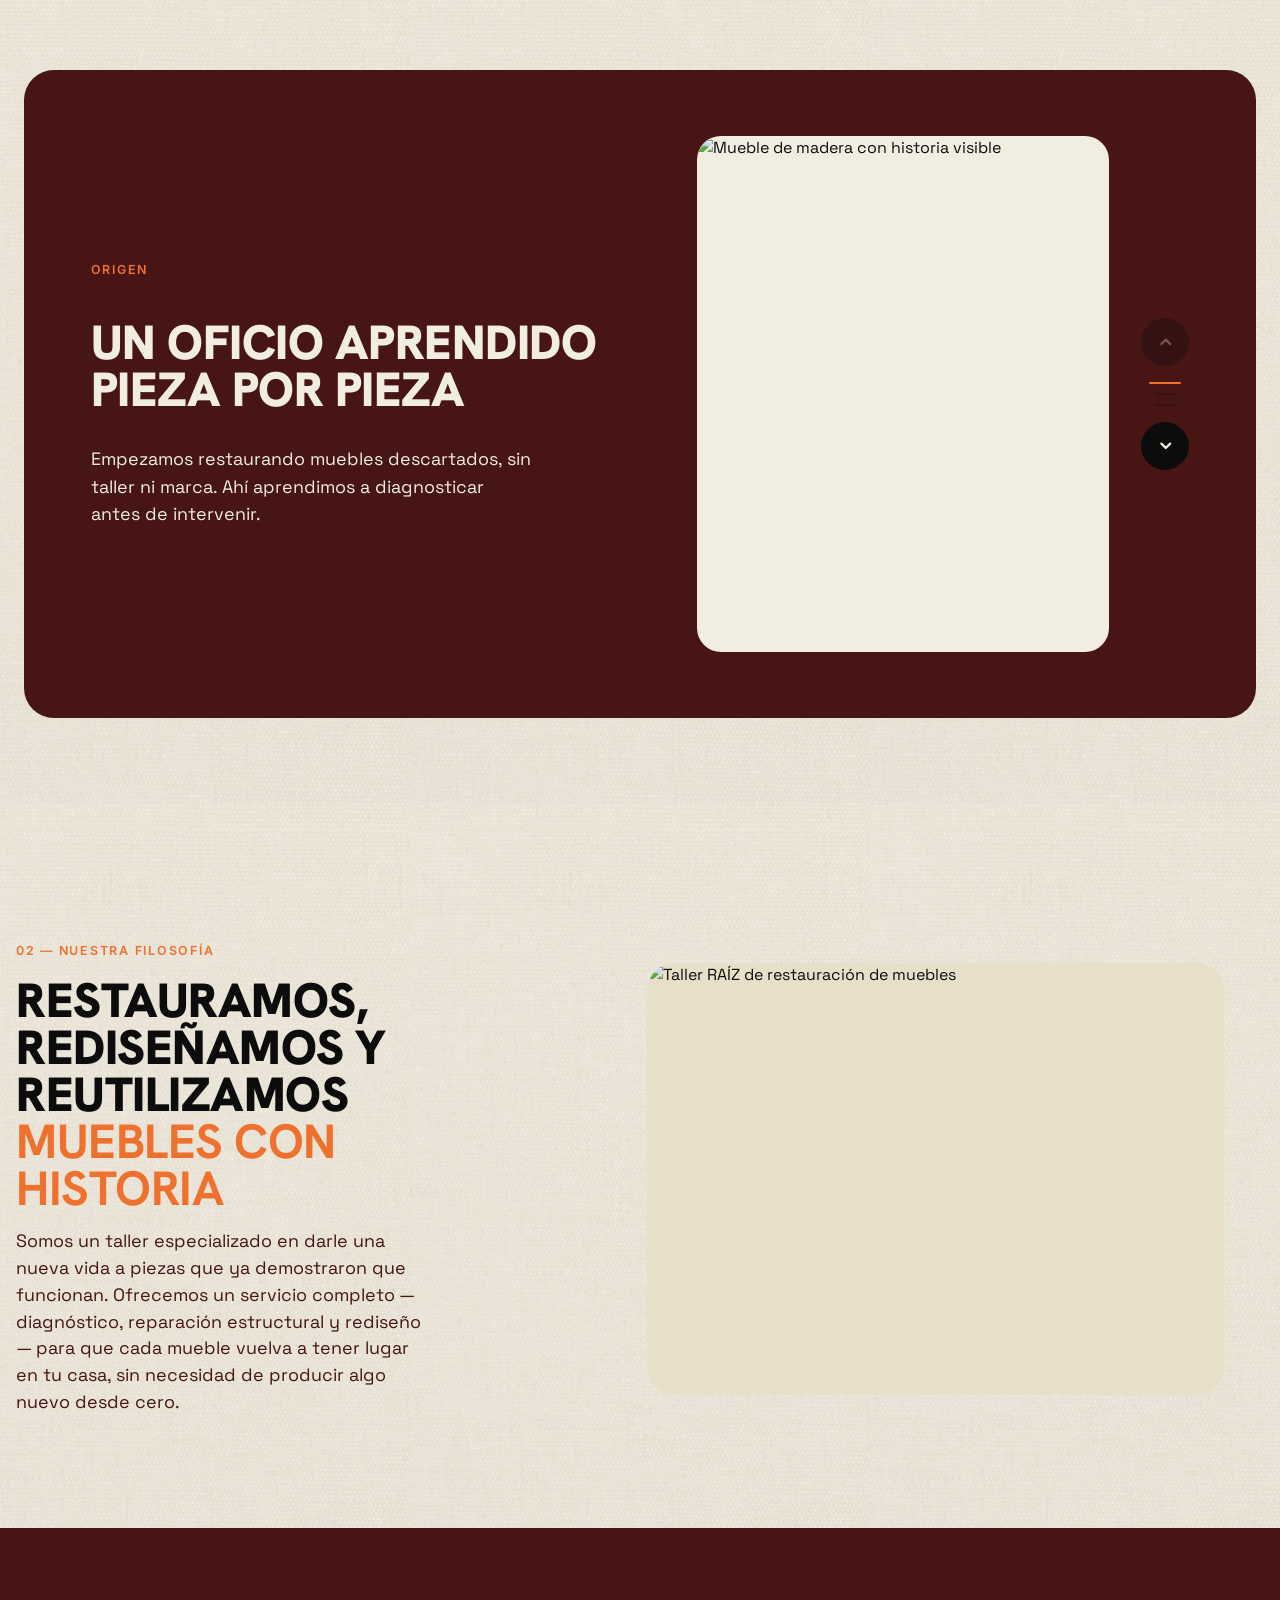
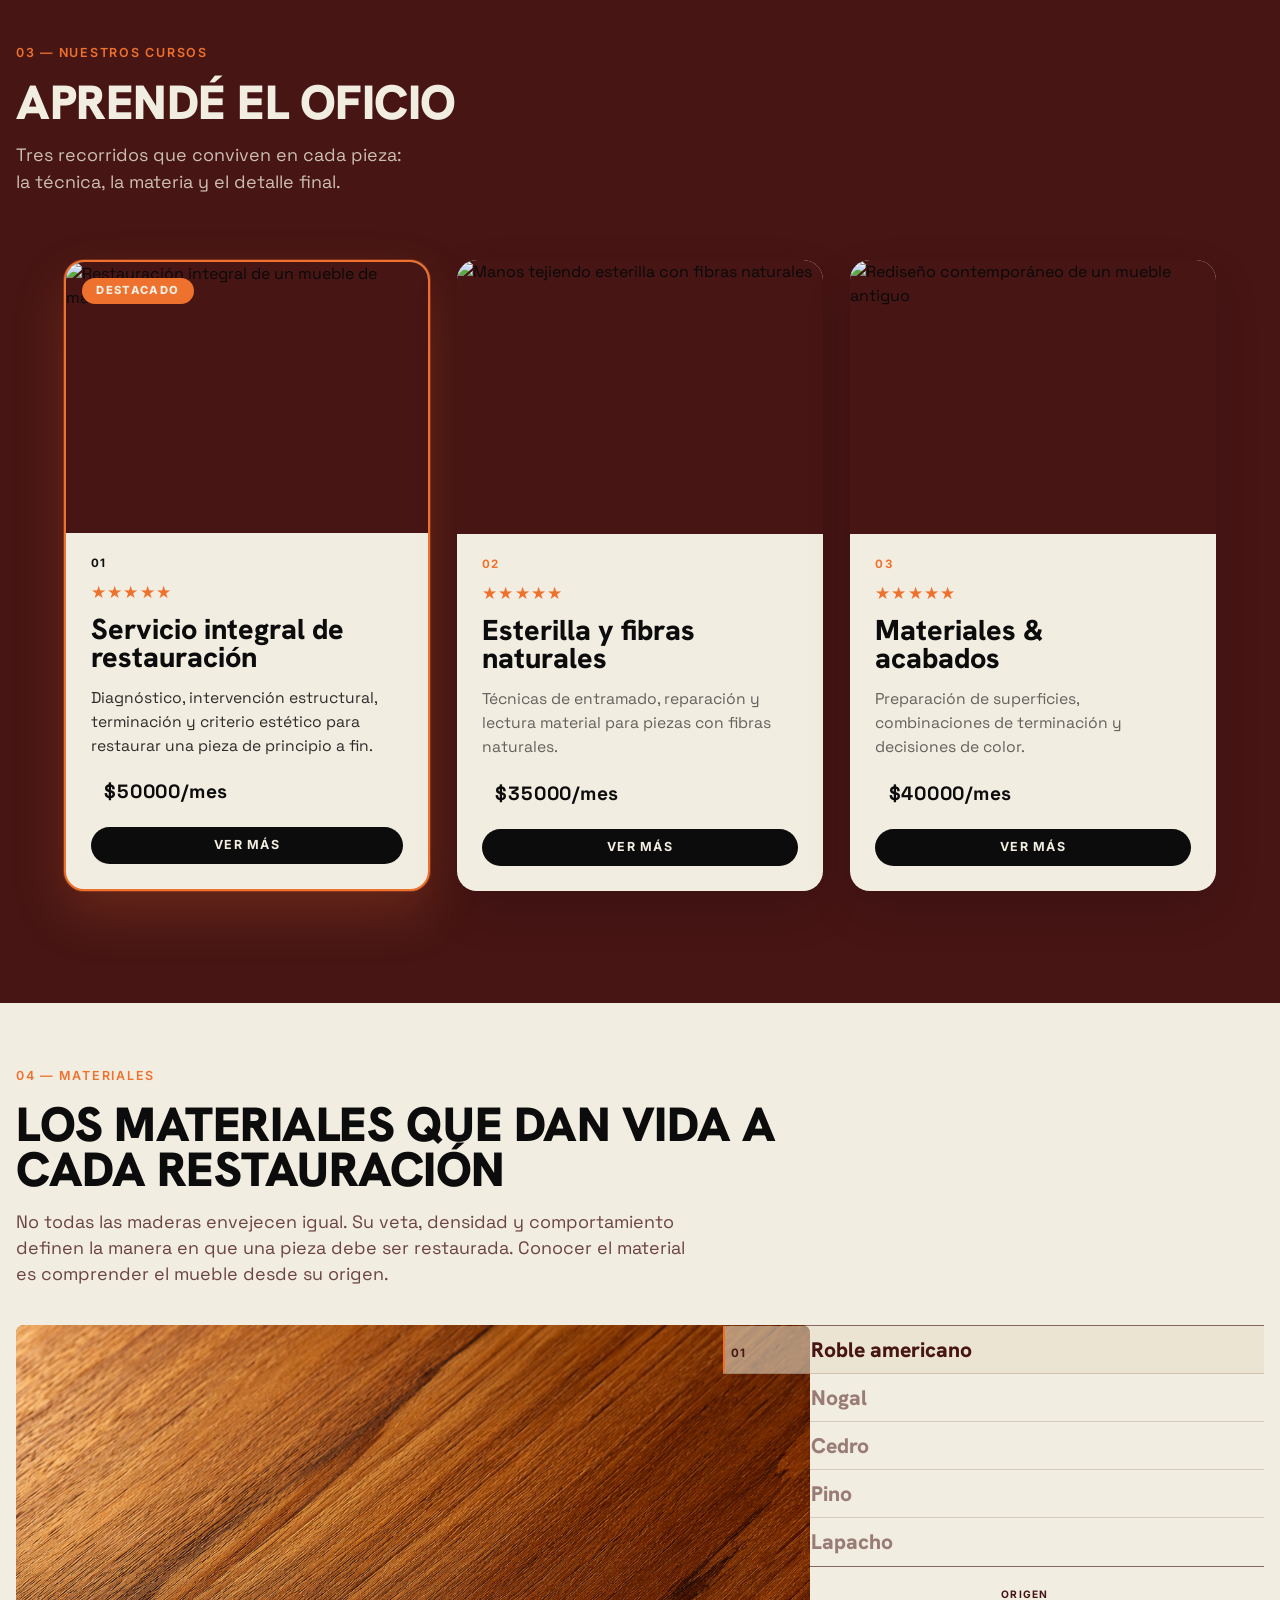
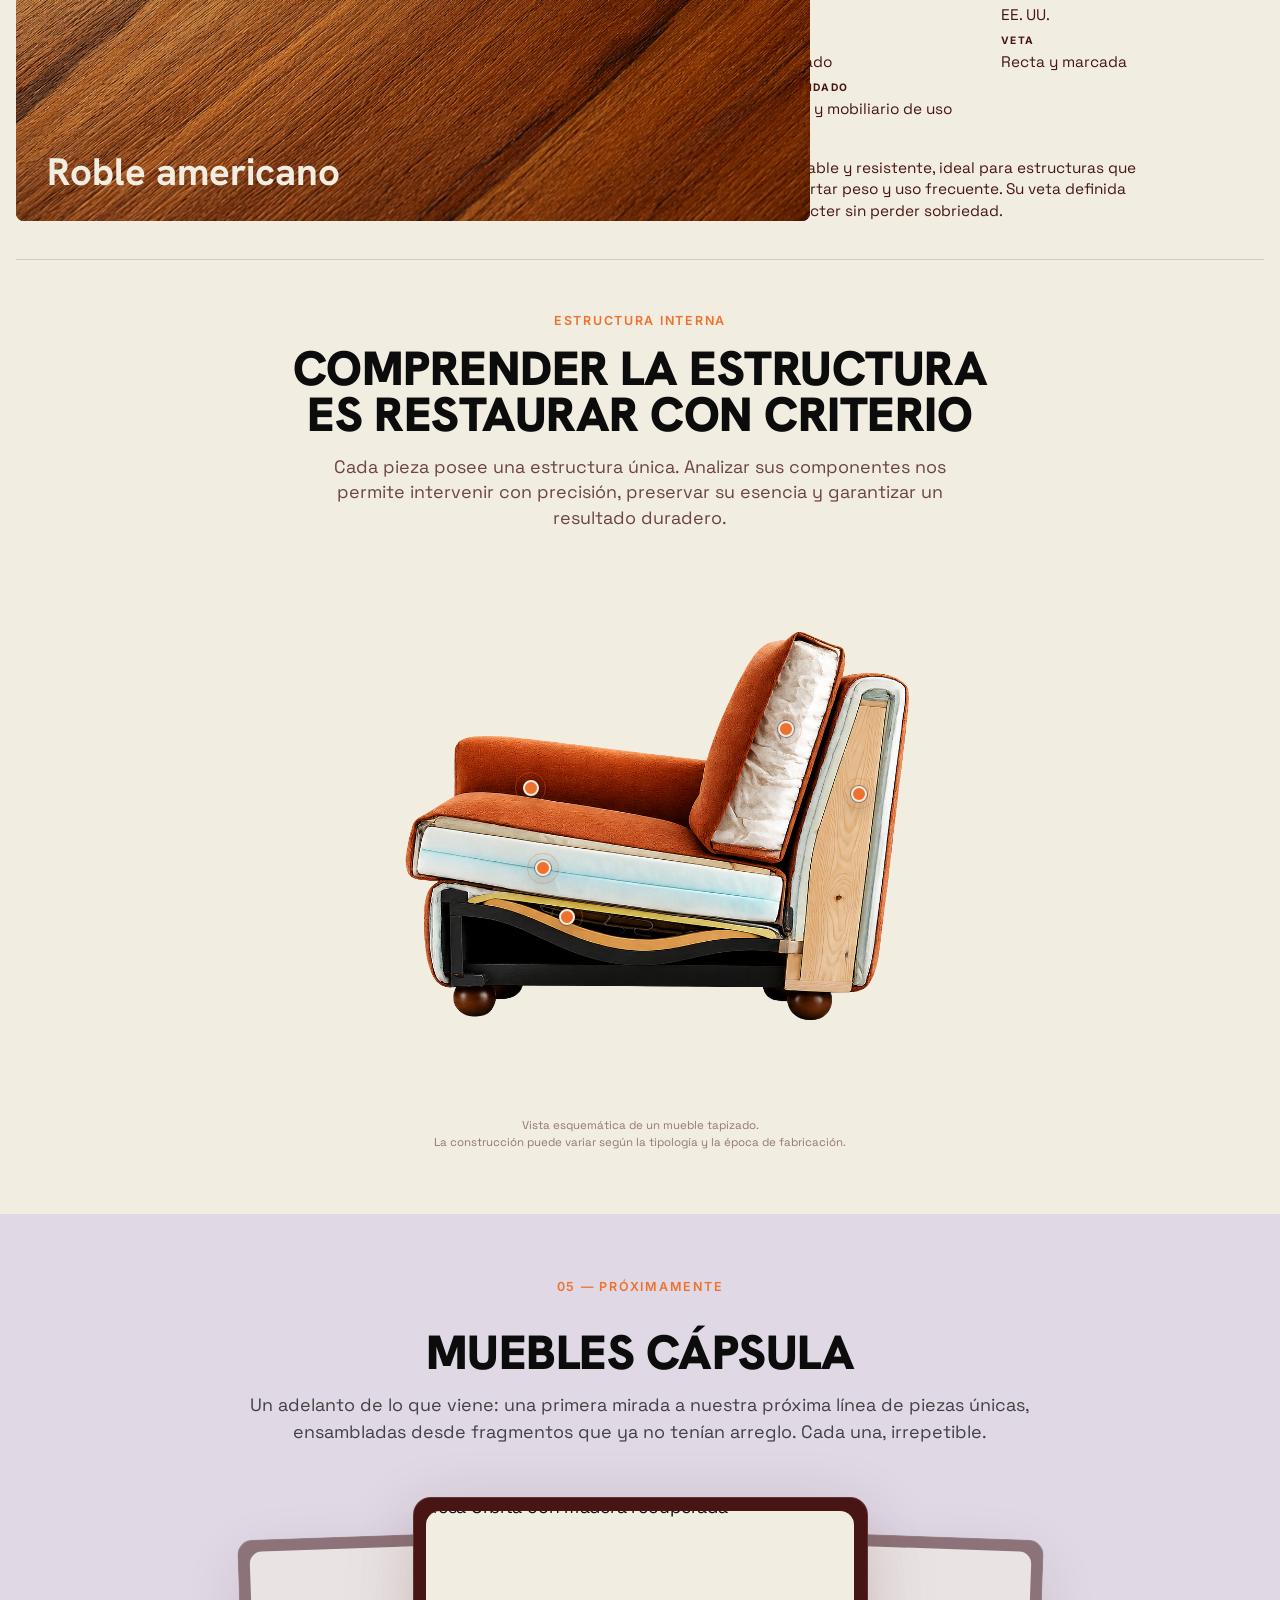
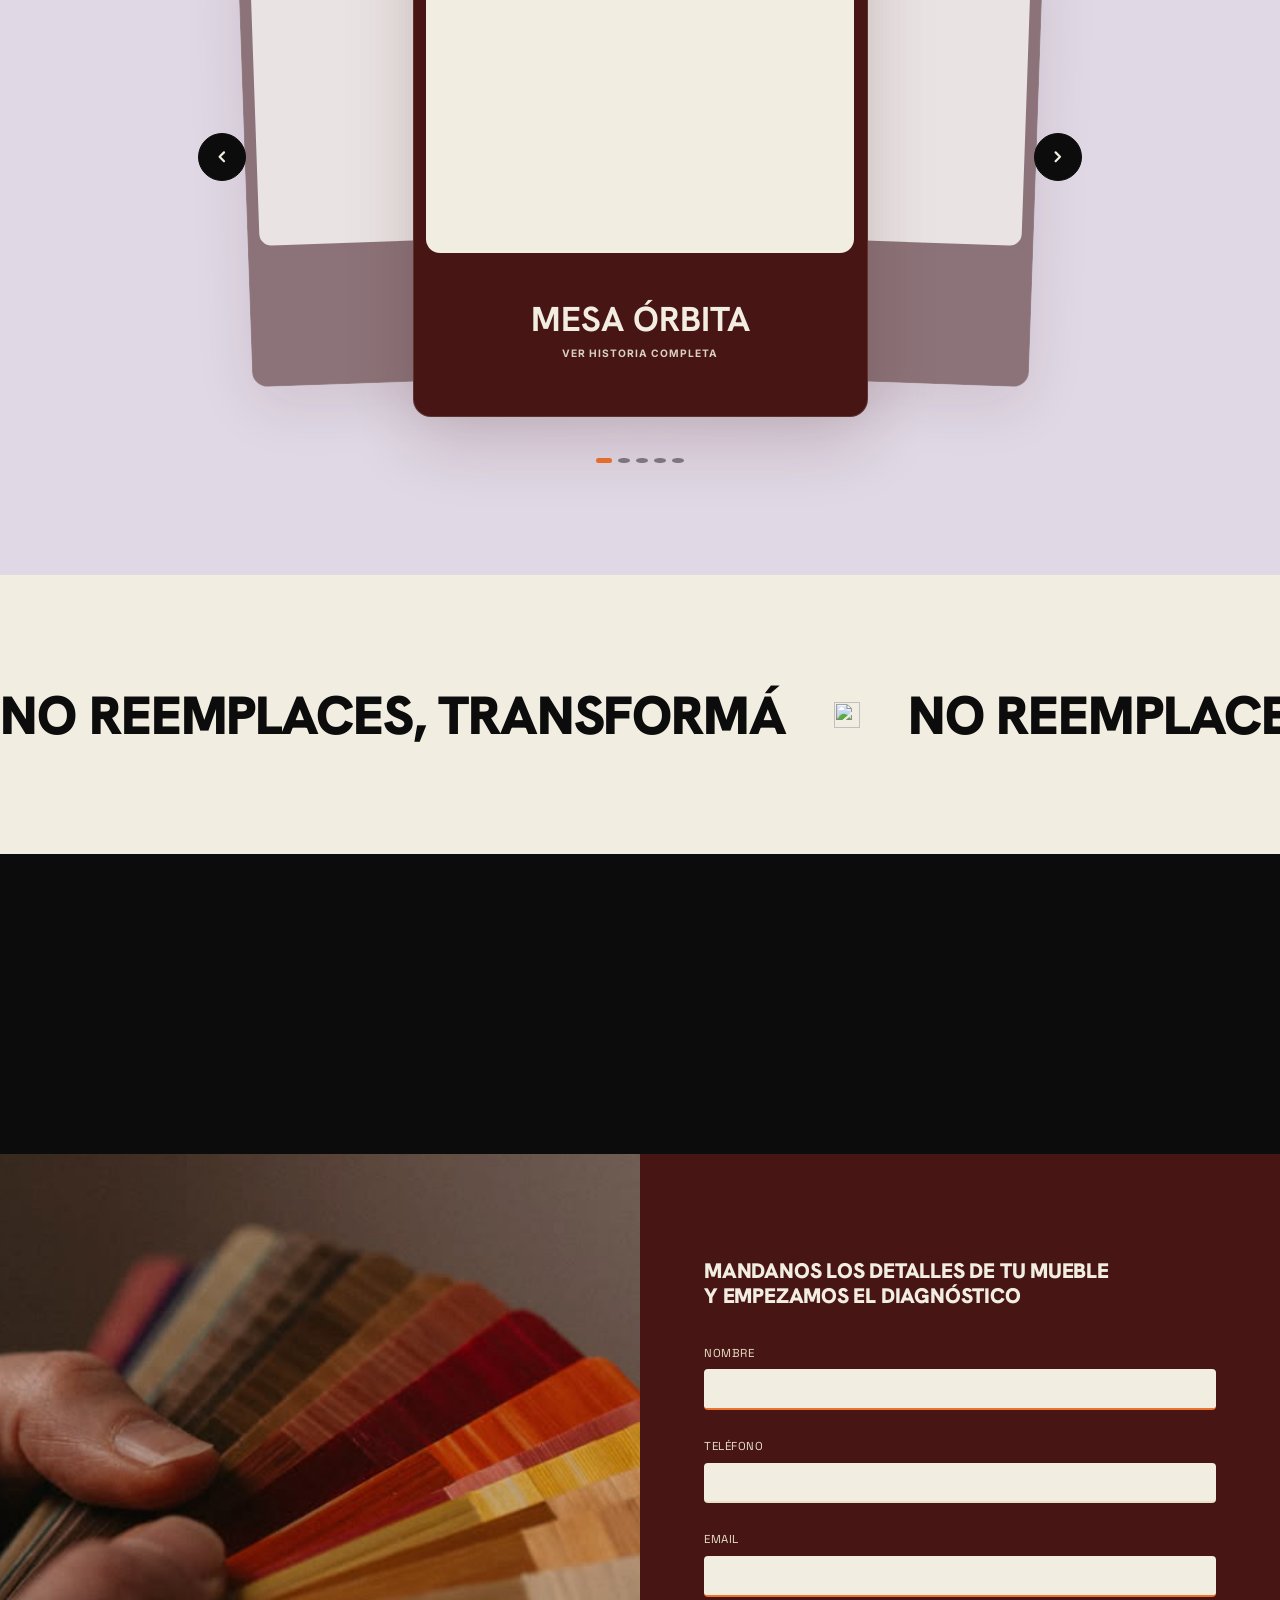
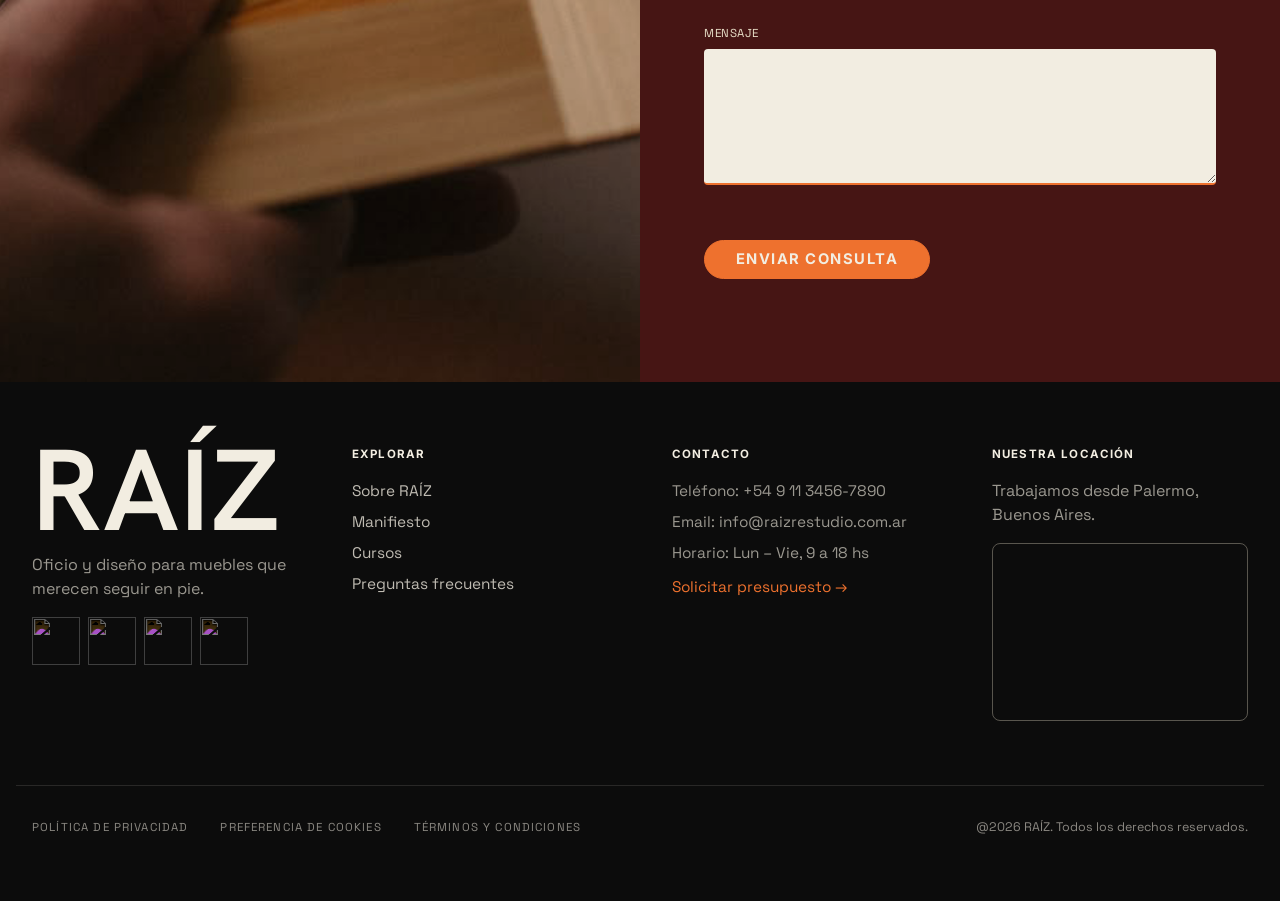
==== commit e935c914: "ACT 6 ENTREGA" ====
--- a/index.html
+++ b/index.html
@@ -36,20 +36,13 @@
 </header>
 
 <section class="raiz-hero" id="hero" aria-labelledby="raizHeroTitle">
-  <img class="raiz-hero__bg" src="assets/images/hero-background.jpg" alt="">
+  <img class="raiz-hero__bg" src="assets/images/hero1.png" alt="">
 
   <div class="raiz-hero__content">
     <h1 id="raizHeroTitle">RENOVÁ<br>REDISEÑÁ<br>REUTILIZÁ</h1>
     <p class="raiz-hero__claim">Restauramos piezas con historia<br>para que sigan formando parte de la tuya</p>
     <a href="#servicios" class="raiz-hero__btn">DESCUBRÍ MÁS</a>
   </div>
-
-  <div class="raiz-hero__chair-wrap">
-    <div class="raiz-hero__shadow"></div>
-    <img class="raiz-hero__chair raiz-hero__chair--active" src="assets/chair-front.png" alt="Sillón restaurado">
-    <img class="raiz-hero__chair raiz-hero__chair--next" src="assets/chair-front.png" alt="" aria-hidden="true">
-  </div>
-  <div class="raiz-hero__thumbs" aria-label="Seleccionar vista del sillón"></div>
 </section>
 
 <!-- ============================================================
--- a/style.css
+++ b/style.css
@@ -586,7 +586,7 @@
 }
 .raiz-hero__content h1{
   font-family: var(--font-display);
-  font-size: clamp(3rem, 5.8vw, 6.8rem);
+  font-size: clamp(2.5rem, 4.4vw, 4.4rem);
   font-weight: 900;
   line-height: .98;
   letter-spacing: 0;
@@ -640,123 +640,10 @@
   border-color: var(--naranja);
   transform: scale(.95);
 }
-.raiz-hero__chair-wrap{
-  position: absolute;
-  z-index: 2;
-  right: clamp(9rem, 14vw, 16rem);
-  bottom: 2%;
-  width: clamp(640px, 52vw, 980px);
-  max-width: 88vw;
-  max-height: 88svh;
-  aspect-ratio: 1.18 / 1;
-  pointer-events: none;
-}
-.raiz-hero__shadow{
-  position: absolute;
-  left: 6%;
-  bottom: 1%;
-  width: 88%;
-  height: 18%;
-  background: radial-gradient(
-    ellipse,
-    rgba(0, 0, 0, 0.26) 0%,
-    rgba(0, 0, 0, 0.13) 42%,
-    rgba(0, 0, 0, 0) 72%
-  );
-  filter: blur(24px);
-  transform: rotate(-4deg);
-  opacity: 0.78;
-  z-index: 1;
-}
-.raiz-hero__chair{
-  position: absolute;
-  inset: 0;
-  z-index: 2;
-  width: 100%;
-  height: 100%;
-  object-fit: contain;
-  object-position: center bottom;
-  opacity: 1;
-  transform: scale(1);
-  transform-origin: center bottom;
-  transition: opacity 350ms ease-out, transform 350ms ease-out;
-  user-select: none;
-}
-.raiz-hero__chair--next{
-  opacity: 0;
-  transform: scale(1.015);
-}
-.raiz-hero__chair--next.is-entering,
-.raiz-hero__chair--active.is-active{
-  opacity: 1;
-  transform: scale(1);
-}
-.raiz-hero__chair--active.is-exiting{
-  opacity: 0;
-  transform: scale(.985);
-}
-.raiz-hero__thumbs{
-  position: absolute;
-  z-index: 4;
-  top: 50%;
-  right: clamp(2rem, 4vw, 5rem);
-  display: flex;
-  flex-direction: column;
-  gap: 1.1rem;
-  transform: translateY(-50%);
-}
-.raiz-hero__thumb{
-  width: clamp(6.2rem, 7vw, 8.4rem);
-  aspect-ratio: 1 / 1;
-  padding: .55rem;
-  border: 1px solid color-mix(in srgb, var(--color-hueso) 52%, transparent);
-  border-radius: 18px;
-  background: color-mix(in srgb, var(--color-hueso) 38%, transparent);
-  opacity: .65;
-  cursor: pointer;
-  overflow: hidden;
-  transform: scale(1);
-  transition: opacity 250ms ease, transform 250ms ease, border-color 250ms ease, box-shadow 250ms ease;
-}
-.raiz-hero__thumb img{
-  width: 100%;
-  height: 100%;
-  object-fit: contain;
-  object-position: center bottom;
-  filter: saturate(.55);
-  transition: filter 250ms ease;
-}
-.raiz-hero__thumb:hover{
-  transform: translateX(-.25rem) scale(1.02);
-}
-.raiz-hero__thumb.is-active{
-  border-color: var(--color-hueso);
-  box-shadow: 0 1rem 2.4rem color-mix(in srgb, var(--color-negro) 16%, transparent);
-  opacity: 1;
-  transform: scale(1.04);
-}
-.raiz-hero__thumb.is-active img,
-.raiz-hero__thumb:hover img{
-  filter: saturate(1);
-}
-
 @media (max-width: 1024px){
   .raiz-hero__content{
     width: min(46vw, 500px);
     padding-left: clamp(1.5rem, 6vw, 4rem);
-  }
-  .raiz-hero__chair-wrap{
-    right: clamp(6.5rem, 12vw, 9rem);
-    bottom: 3%;
-    width: clamp(420px, 46vw, 660px);
-    max-height: 74svh;
-  }
-  .raiz-hero__thumbs{
-    right: clamp(1.25rem, 3.5vw, 2.75rem);
-    gap: .75rem;
-  }
-  .raiz-hero__thumb{
-    width: clamp(4.8rem, 7vw, 6rem);
   }
 }
 
@@ -771,38 +658,10 @@
     padding: clamp(6rem, 13vh, 7.5rem) clamp(1.25rem, 7vw, 2rem) 0;
   }
   .raiz-hero__content h1{
-    font-size: clamp(3.2rem, 15vw, 5.8rem);
+    font-size: clamp(2.4rem, 10vw, 3.8rem);
   }
   .raiz-hero__claim{
     max-width: 30ch;
-  }
-  .raiz-hero__chair-wrap{
-    right: auto;
-    left: 50%;
-    bottom: 2%;
-    width: min(88vw, 500px);
-    max-width: calc(100vw - 2rem);
-    transform: translateX(-50%);
-  }
-  .raiz-hero__shadow{
-    left: 0;
-    bottom: 0;
-    width: 100%;
-    height: 12%;
-    opacity: 0.42;
-    filter: blur(14px);
-  }
-  .raiz-hero__thumbs{
-    top: auto;
-    right: auto;
-    left: 50%;
-    bottom: clamp(.9rem, 3vh, 1.4rem);
-    flex-direction: row;
-    gap: .75rem;
-    transform: translateX(-50%);
-  }
-  .raiz-hero__thumb{
-    width: clamp(4rem, 20vw, 5rem);
   }
 }
 
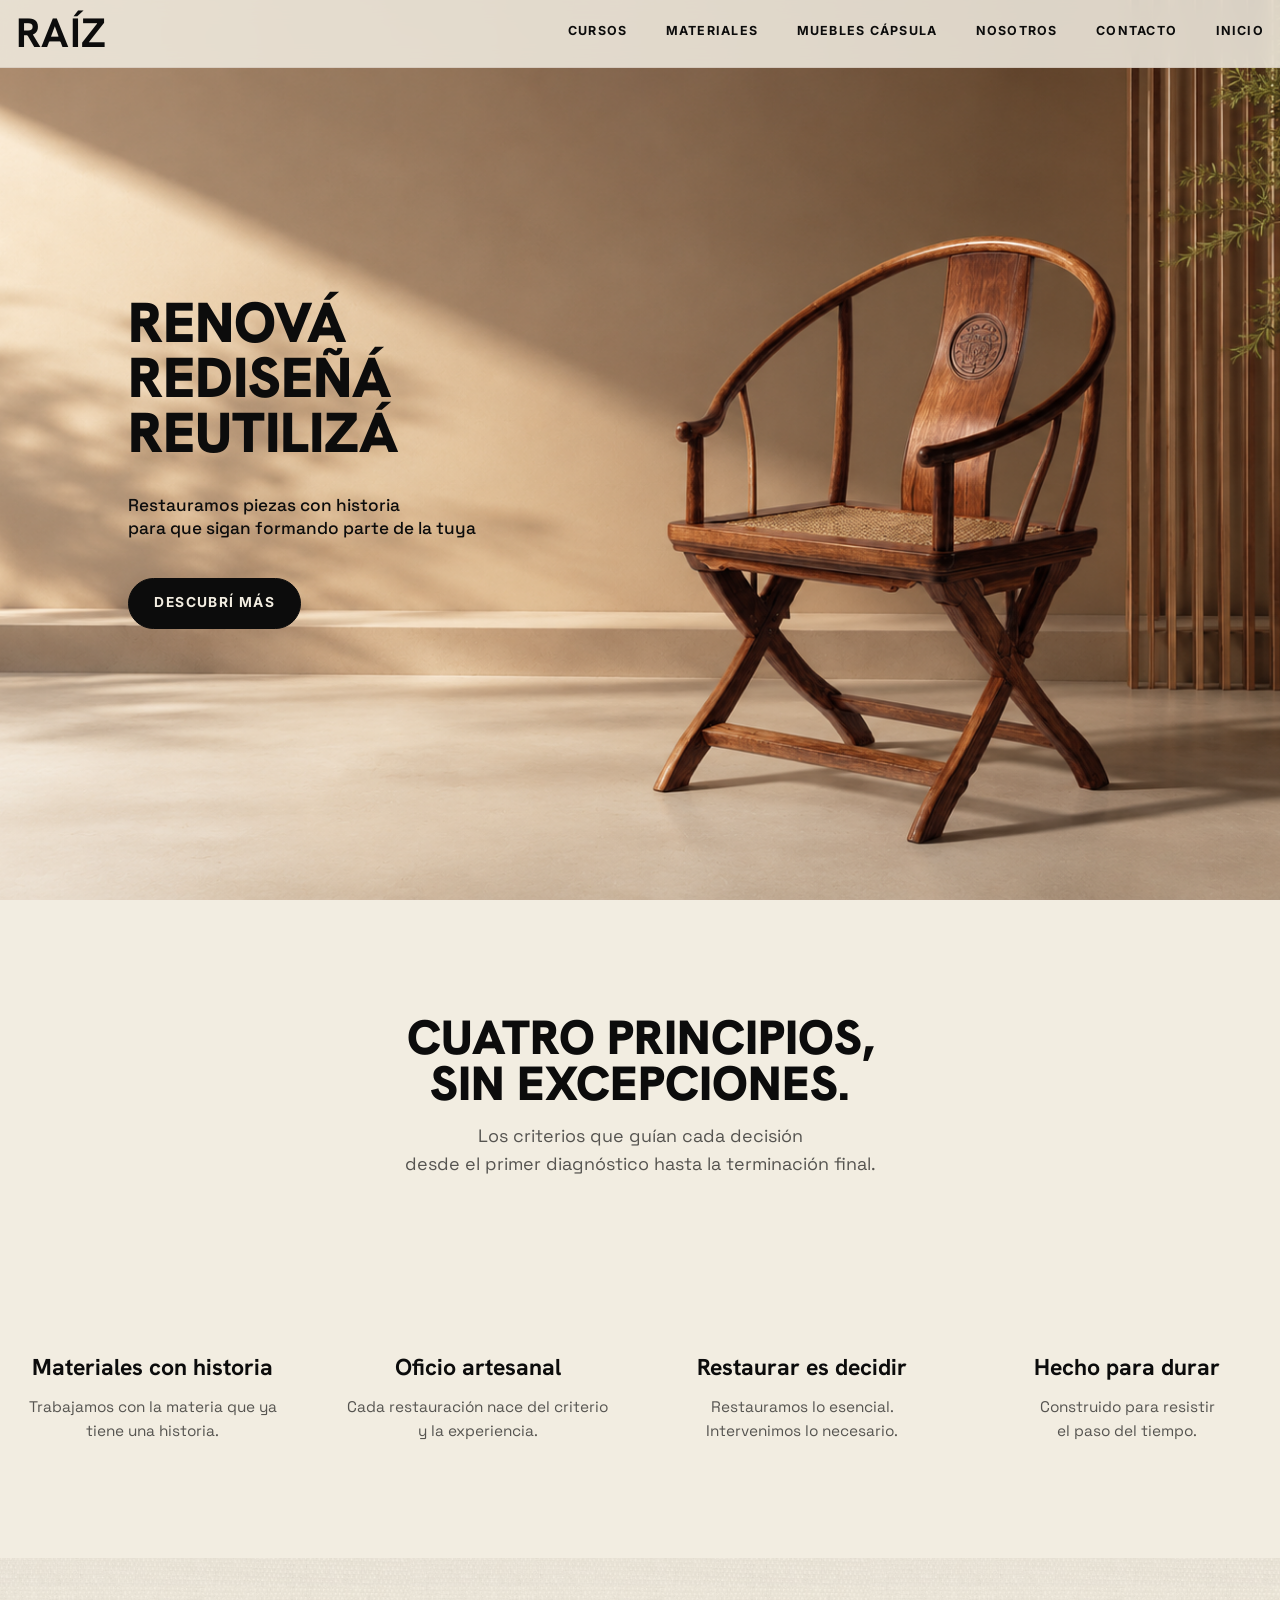
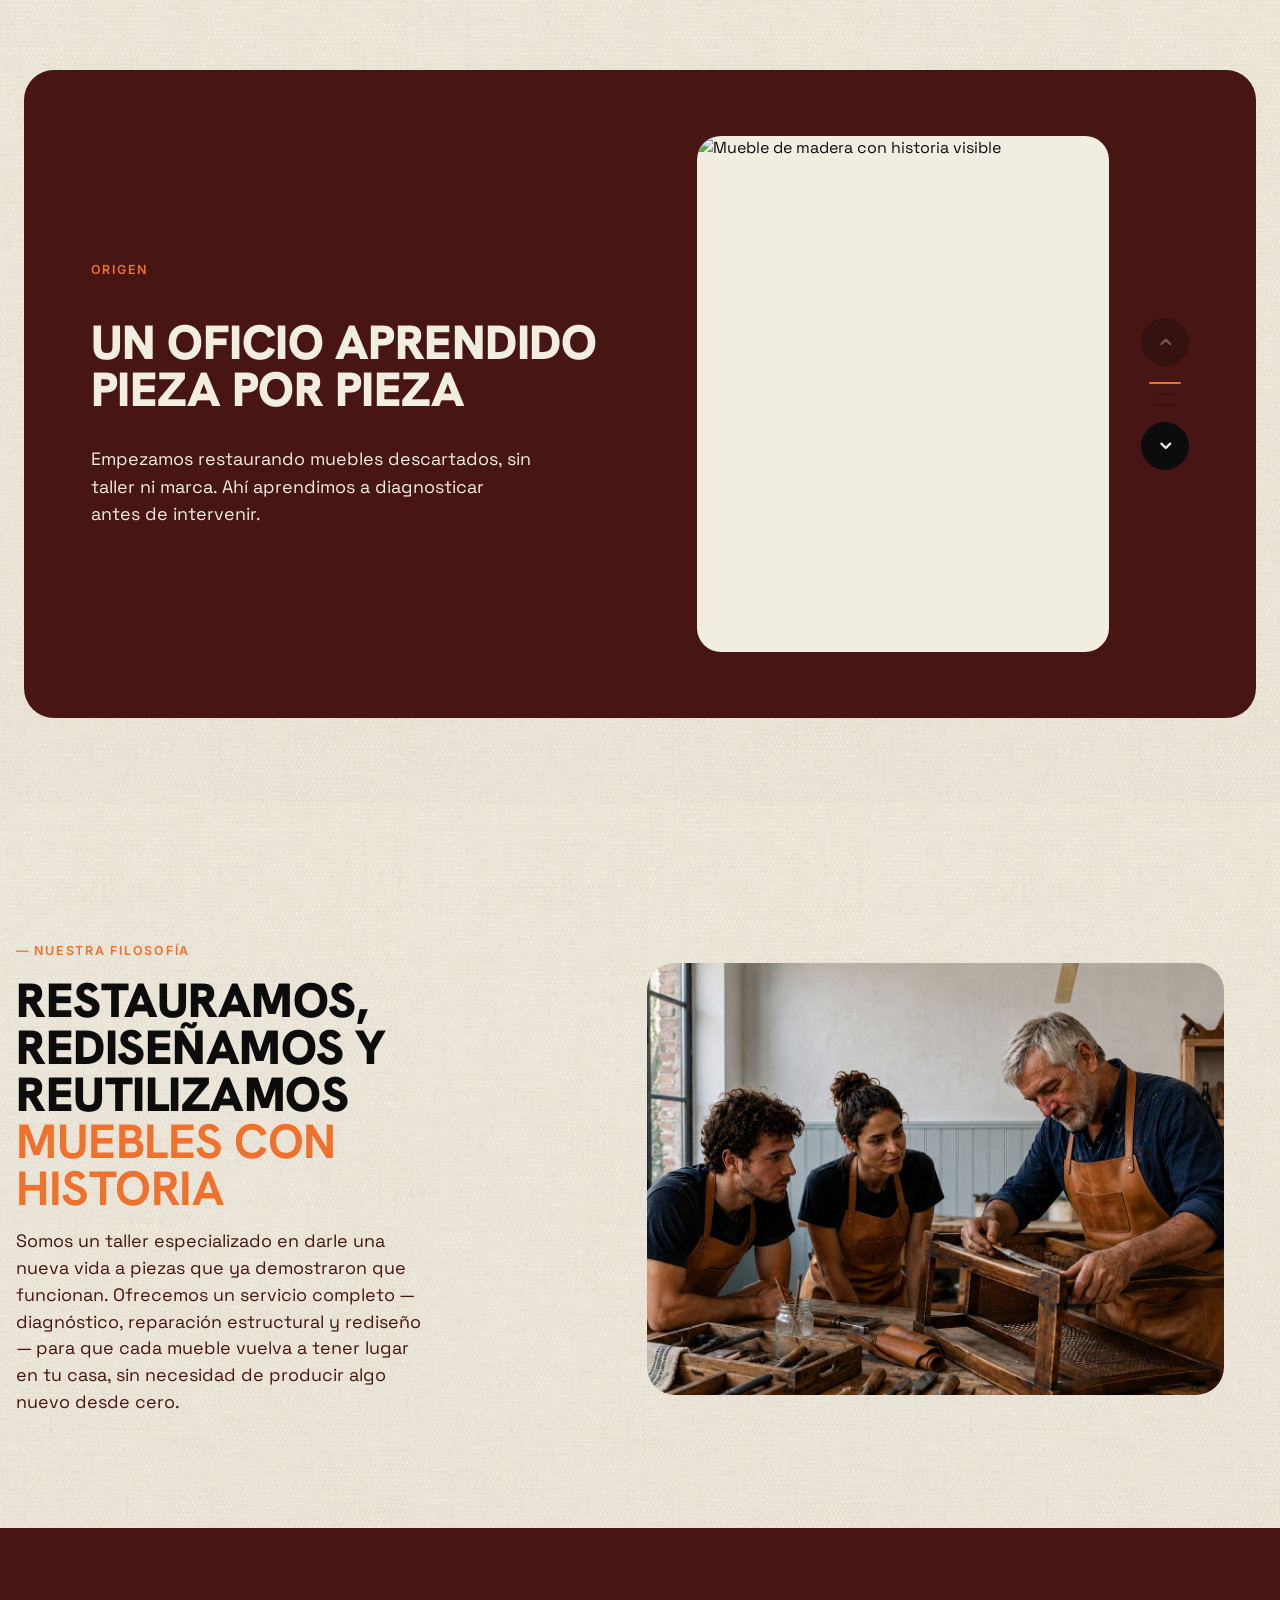
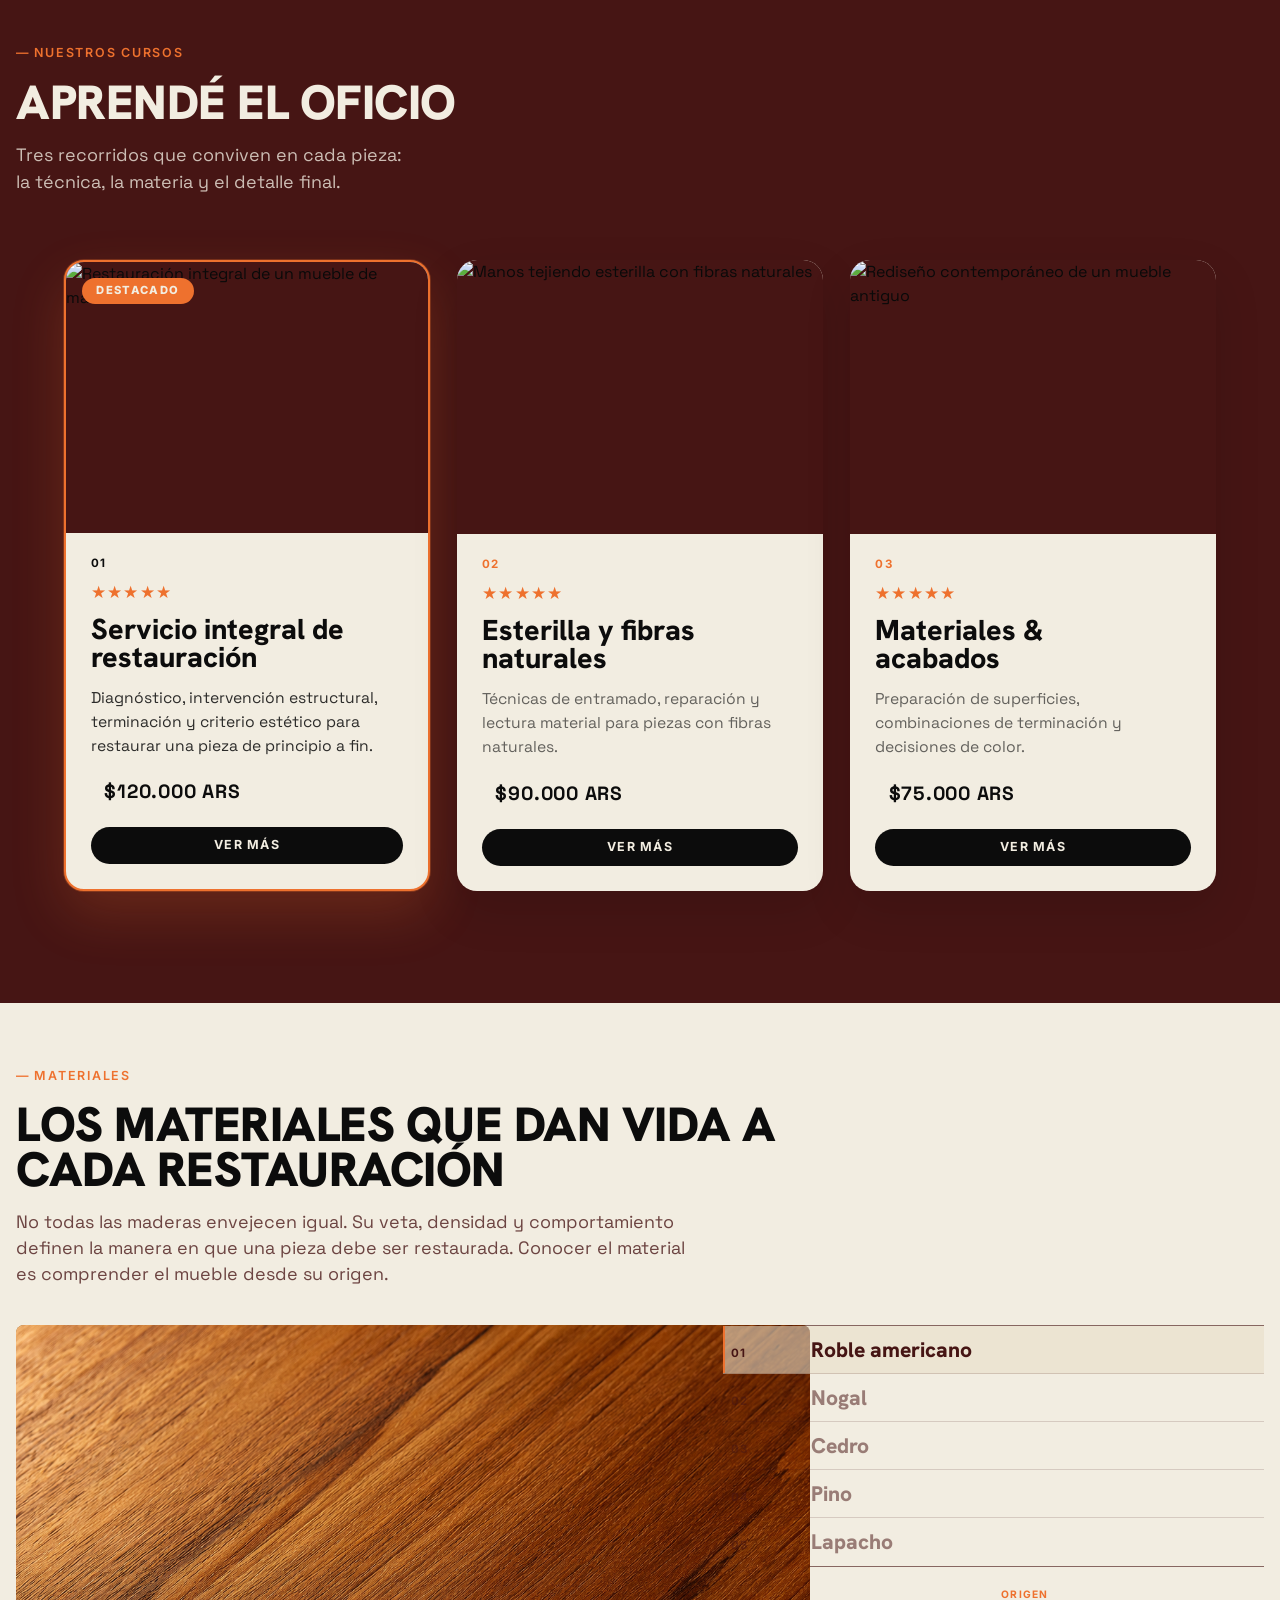
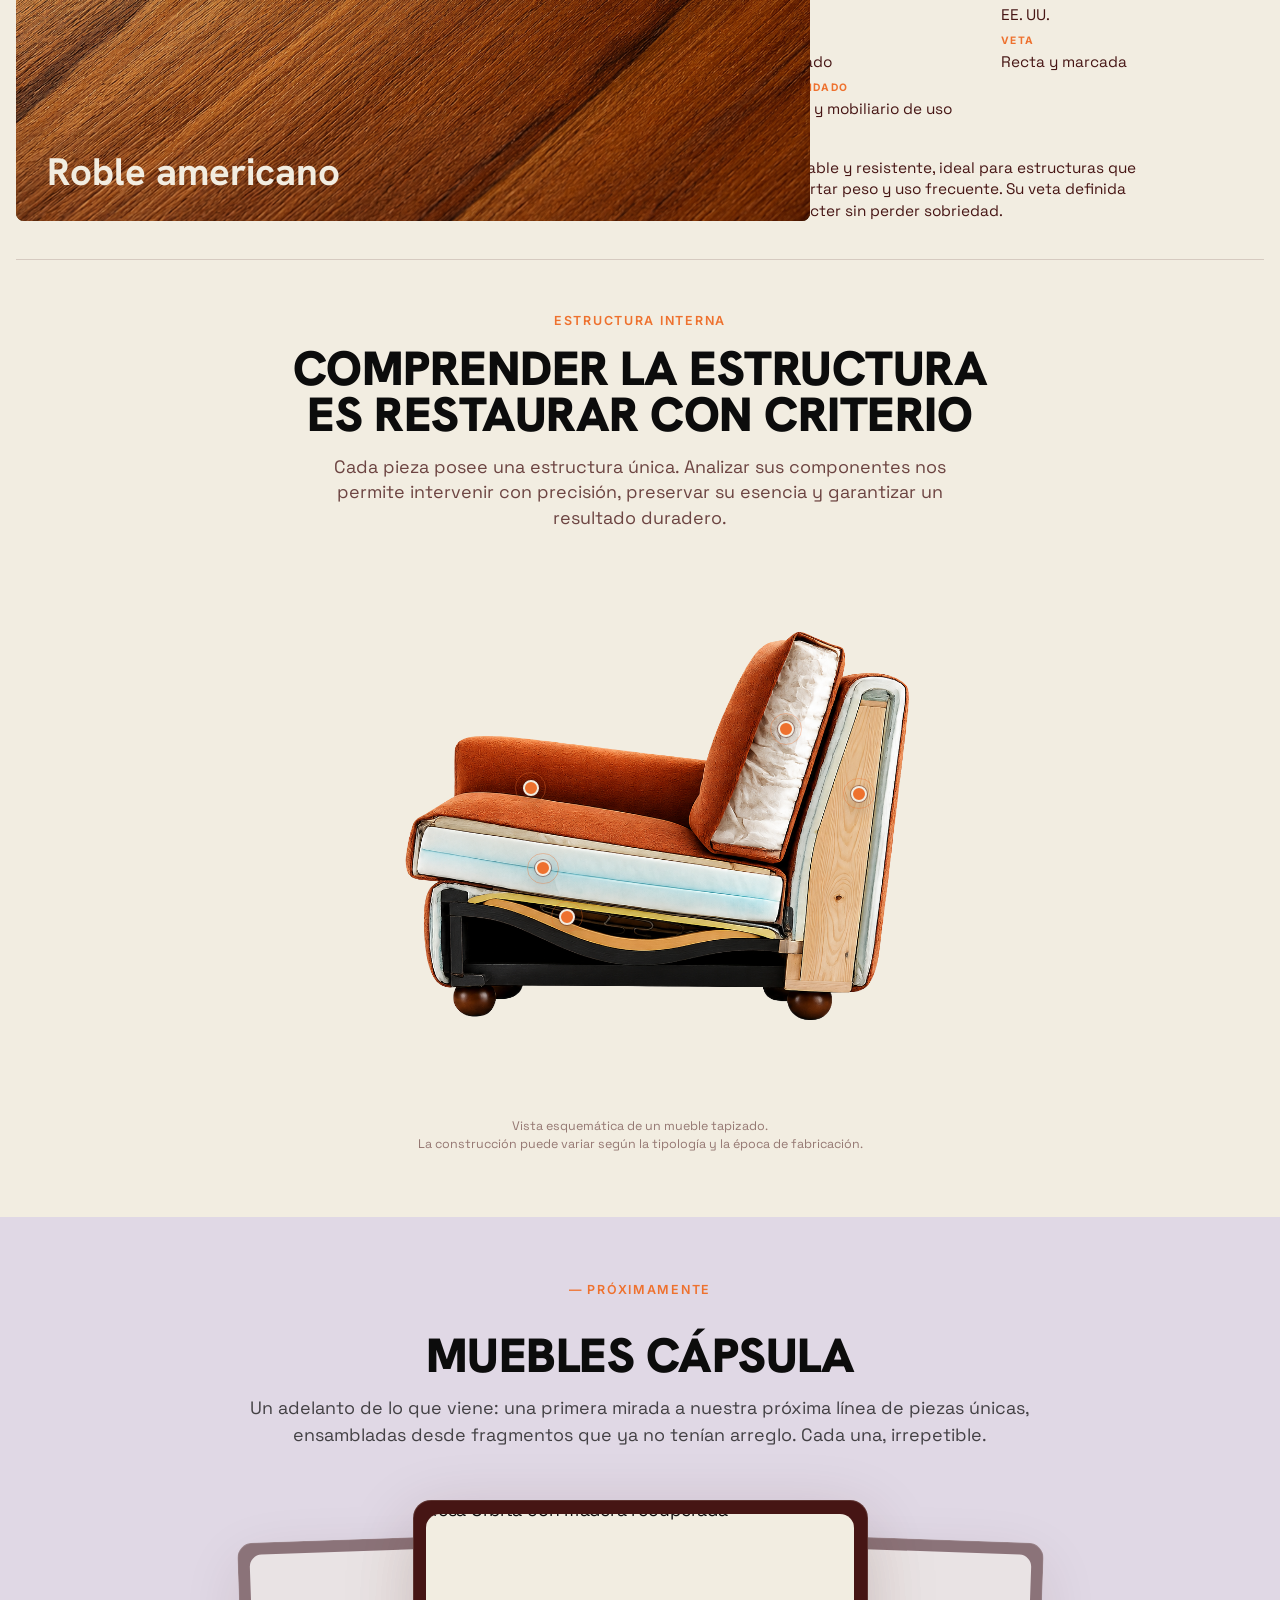
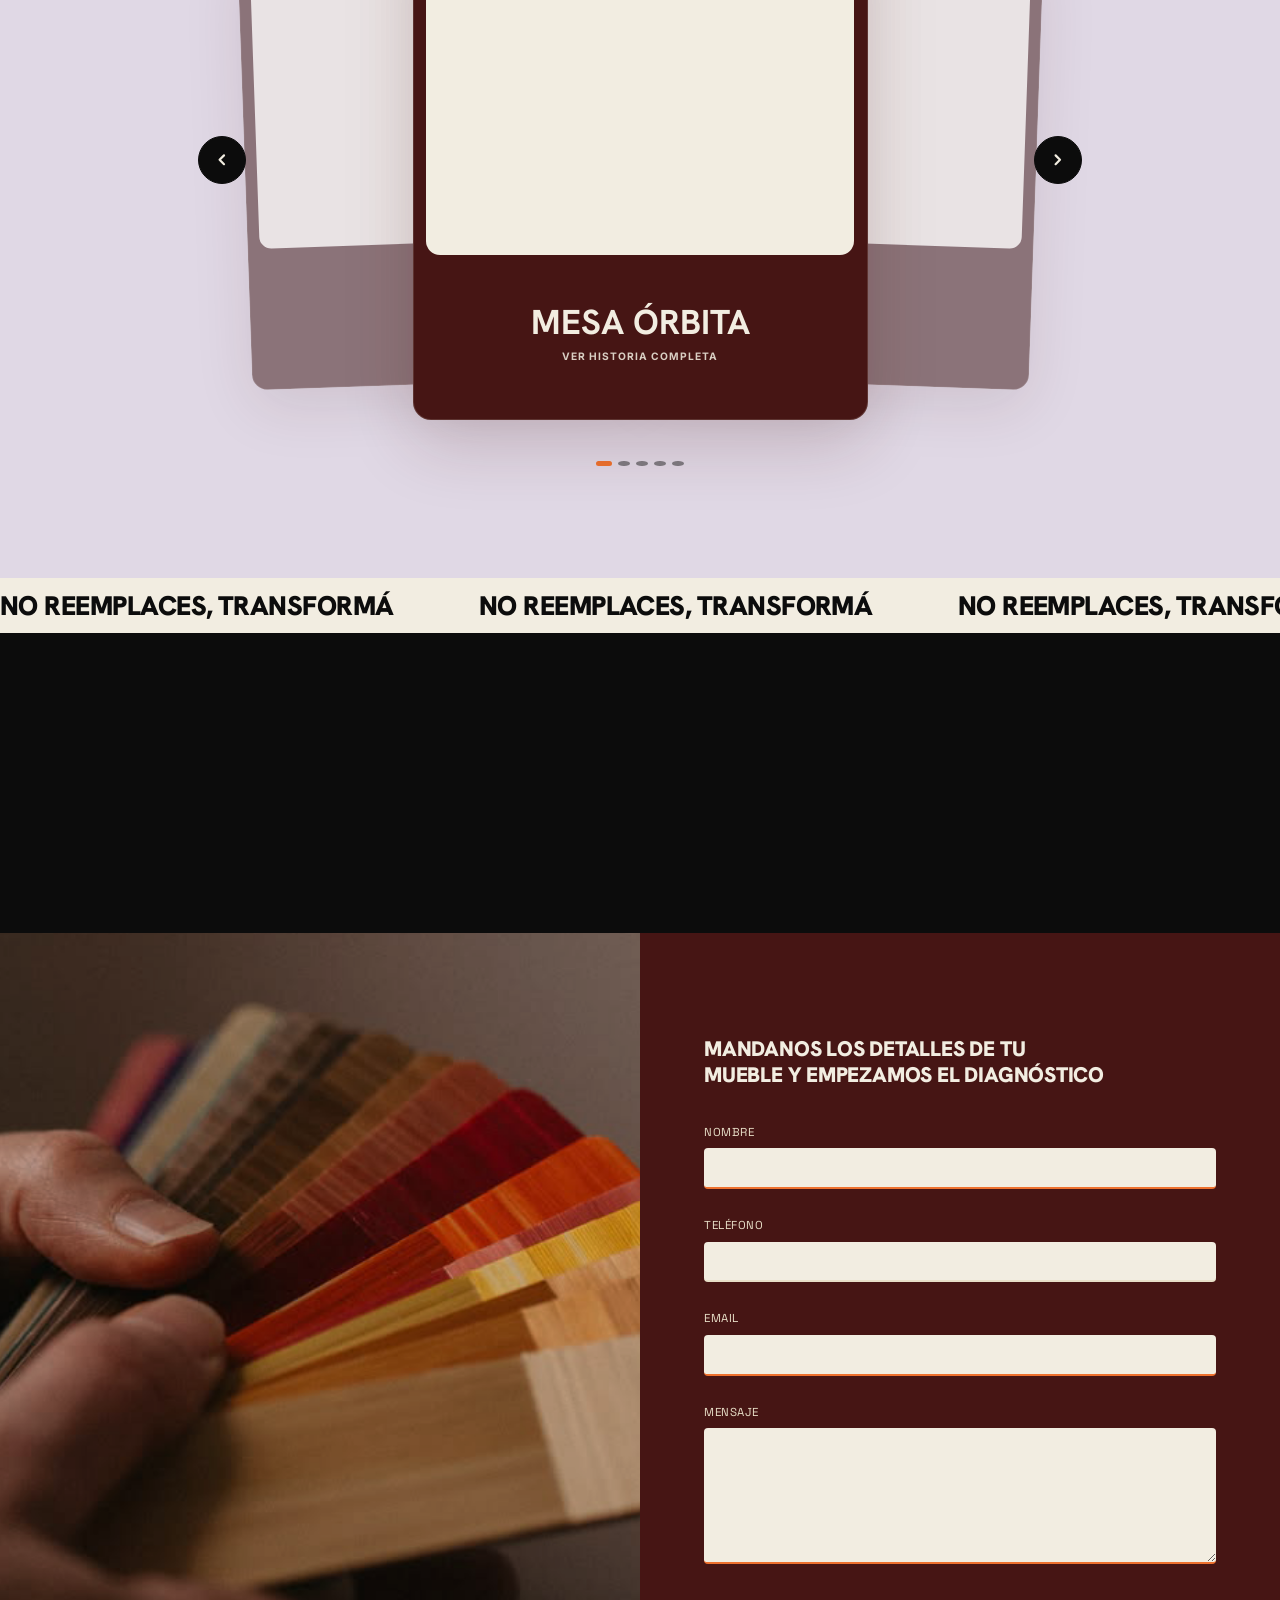
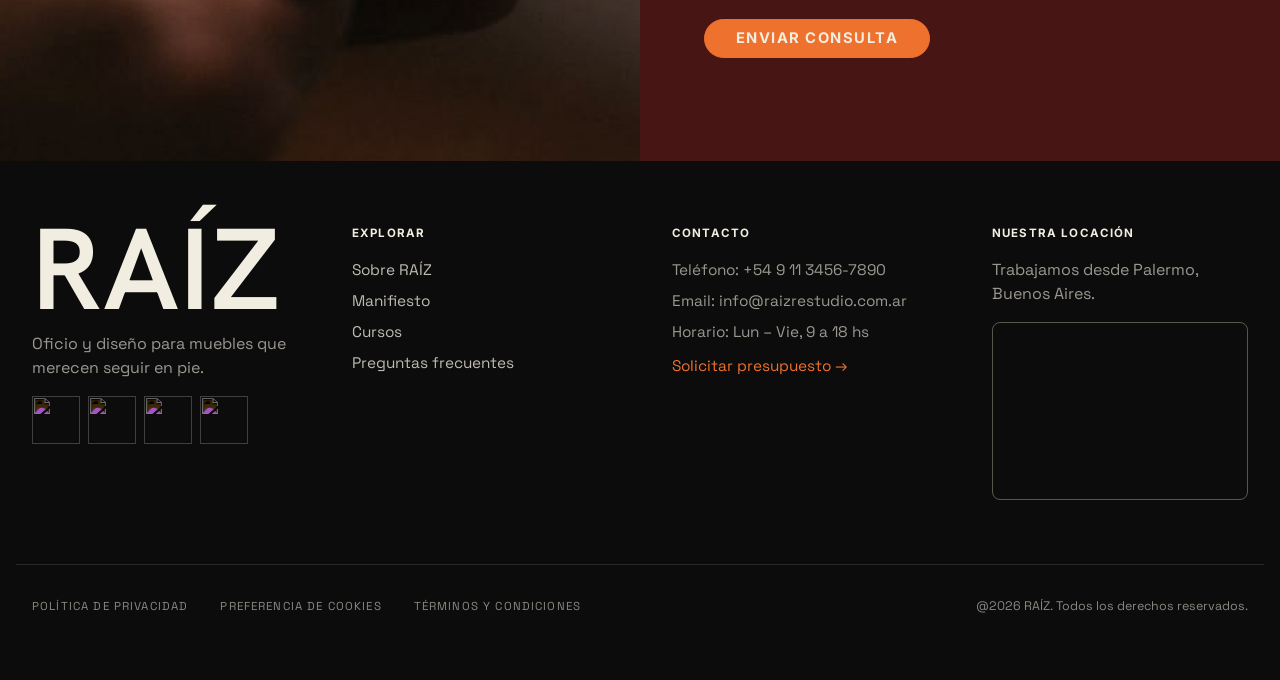
==== commit 1d69faf4: "ACT 8 ENTREGA" ====
--- a/index.html
+++ b/index.html
@@ -104,7 +104,7 @@
       <!-- [MODIFICAR] Slide 1: texto de origen -->
       <article class="historia-slide activo">
         <span class="ojo historia-eyebrow">ORIGEN</span>
-        <h2 class="titulo-display seccion-titulo">UN&nbsp;OFICIO&nbsp;APRENDIDO<br>PIEZA&nbsp;POR&nbsp;PIEZA</h2>
+        <h2 class="titulo-display seccion-titulo">UN OFICIO APRENDIDO<br>PIEZA POR PIEZA</h2>
         <p>Empezamos restaurando muebles descartados, sin taller ni marca. Ahí aprendimos a diagnosticar antes de intervenir.</p>
       </article>
 
@@ -118,7 +118,7 @@
       <!-- [MODIFICAR] Slide 3: resultado final -->
       <article class="historia-slide">
         <span class="ojo historia-eyebrow">PRESENTE</span>
-        <h2 class="titulo-display seccion-titulo">UN&nbsp;MÉTODO&nbsp;PROPIO<br>REPLICABLE&nbsp;Y&nbsp;ENSEÑABLE</h2>
+        <h2 class="titulo-display seccion-titulo">UN MÉTODO PROPIO<br>REPLICABLE Y ENSEÑABLE</h2>
         <p>Diagnóstico, reparación estructural y rediseño. El mismo proceso que aplicamos en el taller es el que enseñamos en nuestros cursos.</p>
       </article>
 
@@ -166,12 +166,12 @@
 <section class="seccion manifiesto" id="manifiesto">
   <div class="envoltura">
     <div class="manifiesto-texto">
-      <span class="ojo manifiesto-eyebrow reveal">02 — Nuestra filosofía</span>
+      <span class="ojo manifiesto-eyebrow reveal">— Nuestra filosofía</span>
       <h2 class="titulo-display manifiesto-titulo reveal">RESTAURAMOS, REDISEÑAMOS Y REUTILIZAMOS<br><em> MUEBLES CON HISTORIA</em></h2>
       <p class="manifiesto-secundario reveal">Somos un taller especializado en darle una nueva vida a piezas que ya demostraron que funcionan. Ofrecemos un servicio completo — diagnóstico, reparación estructural y rediseño — para que cada mueble vuelva a tener lugar en tu casa, sin necesidad de producir algo nuevo desde cero. </p>
     </div>
     <figure class="manifiesto-card reveal">
-      <img src="assets/images/taller2.png" alt="Taller RAÍZ de restauración de muebles">
+      <img src="assets/images/taller2bis.png" alt="Taller RAÍZ de restauración de muebles">
     </figure>
   </div>
 </section>
@@ -183,7 +183,7 @@
   <div class="envoltura">
     <div class="oficios-cabecera">
       <div>
-        <span class="ojo seccion-eyebrow">03 — Nuestros cursos</span>
+        <span class="ojo seccion-eyebrow">— Nuestros cursos</span>
         <h2 class="titulo-display seccion-titulo reveal">Aprendé el oficio</h2>
       </div>
       
@@ -193,56 +193,72 @@
 </p>
     </div>
 
-    <div class="oficios-grid reveal-fila" id="oficiosGrid">
-      <!-- Card destacada -->
-      <article class="card-oficio card-oficio--destacado reveal" style="--i:0">
-        <div class="card-oficio-imagen">
-          <span class="card-oficio-badge card-oficio-badge--destacado">Destacado</span>
-          <img src="assets/images/curso1.png" alt="Restauración integral de un mueble de madera">
-        </div>
-        <div class="card-oficio-cuerpo">
-          <span class="card-oficio-numero">01</span>
-          <span class="card-oficio-estrellas" aria-label="5 estrellas">★★★★★</span>
-          <h3 class="card-oficio-titulo">Servicio integral de restauración</h3>
-          <p class="card-oficio-descripcion">Diagnóstico, intervención estructural, terminación y criterio estético para restaurar una pieza de principio a fin.</p>
-          <p class="card-oficio-precio">$50000/mes</p>
-          <a href="curso-restauracion.html" class="card-oficio-enlace">
-            <span>Ver más</span>
-          </a>
-        </div>
-      </article>
-
-      <article class="card-oficio reveal" style="--i:1">
-        <div class="card-oficio-imagen">
-          <img src="assets/images/curso2.png" alt="Manos tejiendo esterilla con fibras naturales">
-        </div>
-        <div class="card-oficio-cuerpo">
-          <span class="card-oficio-numero">02</span>
-          <span class="card-oficio-estrellas" aria-label="5 estrellas">★★★★★</span>
-          <h3 class="card-oficio-titulo">Esterilla y fibras naturales</h3>
-          <p class="card-oficio-descripcion">Técnicas de entramado, reparación y lectura material para piezas con fibras naturales.</p>
-          <p class="card-oficio-precio">$35000/mes</p>
-          <a href="#contacto" class="card-oficio-enlace">
-            <span>Ver más</span>
-          </a>
-        </div>
-      </article>
-
-      <article class="card-oficio reveal" style="--i:2">
-        <div class="card-oficio-imagen">
-          <img src="assets/images/curso3.png" alt="Rediseño contemporáneo de un mueble antiguo">
-        </div>
-        <div class="card-oficio-cuerpo">
-          <span class="card-oficio-numero">03</span>
-          <span class="card-oficio-estrellas" aria-label="5 estrellas">★★★★★</span>
-          <h3 class="card-oficio-titulo">Materiales & acabados</h3>
-          <p class="card-oficio-descripcion">Preparación de superficies, combinaciones de terminación y decisiones de color.</p>
-          <p class="card-oficio-precio">$40000/mes</p>
-          <a href="#contacto" class="card-oficio-enlace">
-            <span>Ver más</span>
-          </a>
-        </div>
-      </article>
+    <div class="oficios-carousel">
+      <button class="circulo-nav oficios-flecha oficios-flecha--prev" type="button" id="oficiosPrev" aria-label="Ver curso anterior">
+        <svg viewBox="0 0 24 24" fill="none" stroke="currentColor" stroke-width="2"><path d="M15 18l-6-6 6-6"/></svg>
+      </button>
+
+      <div class="oficios-grid reveal-fila" id="oficiosGrid">
+        <!-- Card destacada -->
+        <article class="card-oficio card-oficio--destacado reveal" style="--i:0">
+          <div class="card-oficio-imagen">
+            <span class="card-oficio-badge card-oficio-badge--destacado">Destacado</span>
+            <img src="assets/images/curso1.png" alt="Restauración integral de un mueble de madera">
+          </div>
+          <div class="card-oficio-cuerpo">
+            <span class="card-oficio-numero">01</span>
+            <span class="card-oficio-estrellas" aria-label="5 estrellas">★★★★★</span>
+            <h3 class="card-oficio-titulo">Servicio integral de restauración</h3>
+            <p class="card-oficio-descripcion">Diagnóstico, intervención estructural, terminación y criterio estético para restaurar una pieza de principio a fin.</p>
+            <p class="card-oficio-precio">$120.000 ARS</p>
+            <a href="curso-restauracion.html" class="card-oficio-enlace">
+              <span>Ver más</span>
+            </a>
+          </div>
+        </article>
+
+        <article class="card-oficio reveal" style="--i:1">
+          <div class="card-oficio-imagen">
+            <img src="assets/images/curso2.png" alt="Manos tejiendo esterilla con fibras naturales">
+          </div>
+          <div class="card-oficio-cuerpo">
+            <span class="card-oficio-numero">02</span>
+            <span class="card-oficio-estrellas" aria-label="5 estrellas">★★★★★</span>
+            <h3 class="card-oficio-titulo">Esterilla y fibras naturales</h3>
+            <p class="card-oficio-descripcion">Técnicas de entramado, reparación y lectura material para piezas con fibras naturales.</p>
+            <p class="card-oficio-precio">$90.000 ARS</p>
+            <a href="#contacto" class="card-oficio-enlace">
+              <span>Ver más</span>
+            </a>
+          </div>
+        </article>
+
+        <article class="card-oficio reveal" style="--i:2">
+          <div class="card-oficio-imagen">
+            <img src="assets/images/curso3.png" alt="Rediseño contemporáneo de un mueble antiguo">
+          </div>
+          <div class="card-oficio-cuerpo">
+            <span class="card-oficio-numero">03</span>
+            <span class="card-oficio-estrellas" aria-label="5 estrellas">★★★★★</span>
+            <h3 class="card-oficio-titulo">Materiales & acabados</h3>
+            <p class="card-oficio-descripcion">Preparación de superficies, combinaciones de terminación y decisiones de color.</p>
+            <p class="card-oficio-precio">$75.000 ARS</p>
+            <a href="#contacto" class="card-oficio-enlace">
+              <span>Ver más</span>
+            </a>
+          </div>
+        </article>
+      </div>
+
+      <button class="circulo-nav oficios-flecha oficios-flecha--next" type="button" id="oficiosNext" aria-label="Ver curso siguiente">
+        <svg viewBox="0 0 24 24" fill="none" stroke="currentColor" stroke-width="2"><path d="M9 18l6-6-6-6"/></svg>
+      </button>
+    </div>
+
+    <div class="oficios-dots" id="oficiosDots" aria-label="Seleccionar curso">
+      <button class="activo" type="button" data-indice="0" aria-label="Ver curso 1"></button>
+      <button type="button" data-indice="1" aria-label="Ver curso 2"></button>
+      <button type="button" data-indice="2" aria-label="Ver curso 3"></button>
     </div>
 
   </div>
@@ -254,7 +270,7 @@
 <section class="seccion materiales" id="materiales" aria-labelledby="materialesTitulo">
   <div class="envoltura materiales__inner">
     <header class="materiales__header">
-      <span class="ojo seccion-eyebrow reveal">04 — Materiales</span>
+      <span class="ojo seccion-eyebrow reveal">— Materiales</span>
       <h3 class="titulo-display seccion-titulo reveal" id="materialesTitulo">Los materiales que dan vida a cada restauración</h3>
       <p class="materiales__intro reveal">No todas las maderas envejecen igual. Su veta, densidad y comportamiento definen la manera en que una pieza debe ser restaurada. Conocer el material es comprender el mueble desde su origen.</p>
     </header>
@@ -323,7 +339,7 @@
 <section class="seccion capsula" id="capsula">
   <div class="envoltura capsula-contenido">
     <div class="capsula-cabecera">
-      <span class="ojo seccion-eyebrow reveal">05 — Próximamente</span>
+      <span class="ojo seccion-eyebrow reveal">— Próximamente</span>
       <h2 class="titulo-display seccion-titulo reveal">Muebles cápsula</h2>
       <p class="capsula-bajada reveal">Un adelanto de lo que viene: una primera mirada a nuestra próxima línea de piezas únicas, ensambladas desde fragmentos que ya no tenían arreglo. Cada una, irrepetible.
     </div>
@@ -438,7 +454,7 @@
 <section class="video-card-section">
   <div class="video-card">
     <video class="video-card__media" autoplay muted loop playsinline preload="metadata">
-      <source src="assets/videos/mi-video.mp4" type="video/mp4">
+      <source src="assets/videos/video2.mp4" type="video/mp4">
       Tu navegador no soporta video HTML5.
     </video>
   </div>
@@ -453,7 +469,7 @@
     <div class="cta-contacto__overlay"></div>
   </div>
   <div class="cta-contacto__form-panel">
-    <h2 class="titulo-display cta-contacto__titulo">MANDANOS LOS DETALLES DE TU MUEBLE<br>Y EMPEZAMOS EL DIAGNÓSTICO</h2>
+    <h2 class="titulo-display cta-contacto__titulo">MANDANOS LOS DETALLES DE TU<br>MUEBLE Y EMPEZAMOS EL DIAGNÓSTICO</h2>
     <form class="cta-contacto__form" id="form-contacto" novalidate>
       <div class="cta-contacto__campo">
         <label for="nombre">Nombre</label>
--- a/style.css
+++ b/style.css
@@ -15,6 +15,7 @@
   --color-terracota: #ee712e;
   --color-negro: #0c0c0c;
   --color-lila: #E0D8E5;
+  --color-gris: #5e5d5f;
 
   /* Aliases semanticos para componentes reutilizables */
   --hueso: var(--color-hueso);
@@ -94,6 +95,24 @@
   overflow-x: hidden;
   width: 100%;
 }
+/* Scrollbar personalizada opcional.
+   Descomentá este bloque si querés modificar la barra lateral.
+
+html{
+  scrollbar-color: var(--color-terracota) var(--color-gris);
+}
+::-webkit-scrollbar{
+  width: 12px;
+}
+::-webkit-scrollbar-track{
+  background: var(--color-nogal);
+}
+::-webkit-scrollbar-thumb{
+  background: var(--color-terracota);
+  border-radius: 999px;
+  border: 3px solid var(--color-nogal);
+}
+*/
 body{
   margin: 0;
   background: var(--crema);
@@ -920,6 +939,15 @@
   max-width: 52ch;
   color: color-mix(in srgb, var(--color-hueso) 78%, transparent);
 }
+.oficios-carousel{
+  position: relative;
+  display: flex;
+  align-items: center;
+}
+.oficios-flecha,
+.oficios-dots{
+  display: none;
+}
 .oficios-grid{
   display: grid;
   grid-template-columns: repeat(3, minmax(0, 1fr));
@@ -1235,6 +1263,7 @@
 }
 .materiales__visual{
   position: relative;
+  min-width: 0;
   min-height: clamp(20rem, 34vw, 28rem);
   aspect-ratio: 16 / 10;
   margin: 0;
@@ -1424,7 +1453,7 @@
   font-weight: 700;
   letter-spacing: .12em;
   text-transform: uppercase;
-  color: var(--color-nogal);
+  color: var(--color-terracota);
 }
 .materiales__spec dd{
   margin: 0;
@@ -1447,6 +1476,7 @@
   }
   .materiales__visual{
     min-height: clamp(18rem, 36vw, 26rem);
+    align-self: start;
   }
   .materiales__tab{
     grid-template-columns: 3.4rem 1fr;
@@ -1675,7 +1705,7 @@
   max-width: 54rem;
   margin: .15rem auto 0;
   font-family: var(--font-body);
-  font-size: var(--tam-label);
+  font-size: var(--tam-boton);
   line-height: 1.45;
   color: color-mix(in srgb, var(--color-nogal) 54%, transparent);
   text-align: center;
@@ -2339,25 +2369,69 @@
   .historia-dots button.activo{
     width: 2rem;
   }
+  .oficios-carousel{
+    gap: .5rem;
+  }
+  .oficios-flecha,
+  .oficios-dots{
+    display: flex;
+  }
   .oficios-grid{
-    grid-template-columns: repeat(2, minmax(0, 1fr));
-    gap: 1rem;
+    display: flex;
+    overflow-x: auto;
+    scroll-snap-type: x mandatory;
+    -webkit-overflow-scrolling: touch;
+    scrollbar-width: none;
+    gap: 1.2rem;
     width: 100%;
-    max-width: 46rem;
+    max-width: 32rem;
     margin-inline: auto;
+  }
+  .oficios-grid::-webkit-scrollbar{
+    display: none;
+  }
+  .oficios-grid .card-oficio{
+    flex: 0 0 100%;
+    scroll-snap-align: center;
+  }
+  .oficios-dots{
+    justify-content: center;
+    gap: .38rem;
+    margin-top: var(--espacio-m);
+  }
+  .oficios-dots button{
+    width: .34rem;
+    height: .34rem;
+    border-radius: 50%;
+    background: var(--negro);
+    opacity: .45;
+    transition: width var(--t-rapida), opacity var(--t-rapida), background var(--t-rapida);
+  }
+  .oficios-dots button.activo{
+    width: 1rem;
+    border-radius: 999px;
+    opacity: 1;
+    background: var(--naranja);
   }
   .capsula-grid{ grid-template-columns: repeat(2, 1fr); }
   .footer-top{ grid-template-columns: 1fr 1fr; gap: var(--espacio-m) var(--espacio-l); }
 }
 
 @media (max-width: 599px){
+  .oficios-carousel{
+    gap: .6rem;
+  }
   .oficios-grid{
-    grid-template-columns: 1fr;
-    gap: 1rem;
-    width: 100%;
     max-width: 100%;
+    min-width: 0;
+    flex: 1 1 auto;
   }
   .card-oficio-imagen{ aspect-ratio: 4 / 3; }
+  .oficios-flecha{
+    width: 2.25rem;
+    height: 2.25rem;
+    flex-shrink: 0;
+  }
 }
 
 /* ---------- 19. RESPONSIVE: MOBILE ---------- */
@@ -2433,7 +2507,7 @@
   width: 100%;
   overflow: hidden;
   background: var(--color-hueso);
-  padding: clamp(5rem, 9vw, 8rem) 0;
+  padding: clamp(.55rem, 1.2vw, 1rem) 0;
 }
 
 .raiz-marquee__track {
@@ -2445,13 +2519,13 @@
 .raiz-marquee__content {
   display: flex;
   align-items: center;
-  gap: 48px;
-  padding-right: 48px;
+  gap: 34px;
+  padding-right: 34px;
 }
 
 .raiz-marquee span {
   font-family: var(--font-display);
-  font-size: clamp(2.2rem, 4.2vw, 4rem);
+  font-size: clamp(1.15rem, 2.1vw, 2rem);
   font-weight: 900;
   line-height: 0.9;
   letter-spacing: -0.02em;
@@ -2461,8 +2535,8 @@
 }
 
 .raiz-marquee__dot {
-  width: clamp(1.2rem, 2vw, 2.2rem);
-height: clamp(1.2rem, 2vw, 2.2rem);
+  width: clamp(.85rem, 1.35vw, 1.5rem);
+  height: clamp(.85rem, 1.35vw, 1.5rem);
   object-fit: contain;
   display: block;
   flex: 0 0 auto;
@@ -2647,11 +2721,14 @@
 }
 
 @media (max-width: 599px){
+  .cta-contacto{
+    min-height: auto;
+  }
   .cta-contacto__imagen{
-    height: 96px;
+    display: none;
   }
   .cta-contacto__form-panel{
-    padding: 1.2rem 1rem;
+    padding: 2.25rem 1.25rem;
   }
   .cta-contacto__form{
     gap: .55rem;
@@ -2721,12 +2798,12 @@
     max-width: 34ch;
   }
   .capsula-viewport{
-    width: min(100%, 20.5rem);
+    width: min(100%, 18rem);
     min-height: 480px;
     margin-inline: auto;
   }
   .capsula-card{
-    width: min(100%, 20.5rem);
+    width: min(100%, 18rem);
     padding: .6rem;
   }
   .capsula-card.is-prev,
@@ -2737,9 +2814,11 @@
   .capsula-flecha{
     position: absolute;
     top: 38%;
-  }
-  .capsula-flecha--prev{ left: 0; }
-  .capsula-flecha--next{ right: 0; }
+    width: 2rem;
+    height: 2rem;
+  }
+  .capsula-flecha--prev{ left: -.4rem; }
+  .capsula-flecha--next{ right: -.4rem; }
 }
 
 @media (max-width: 599px){
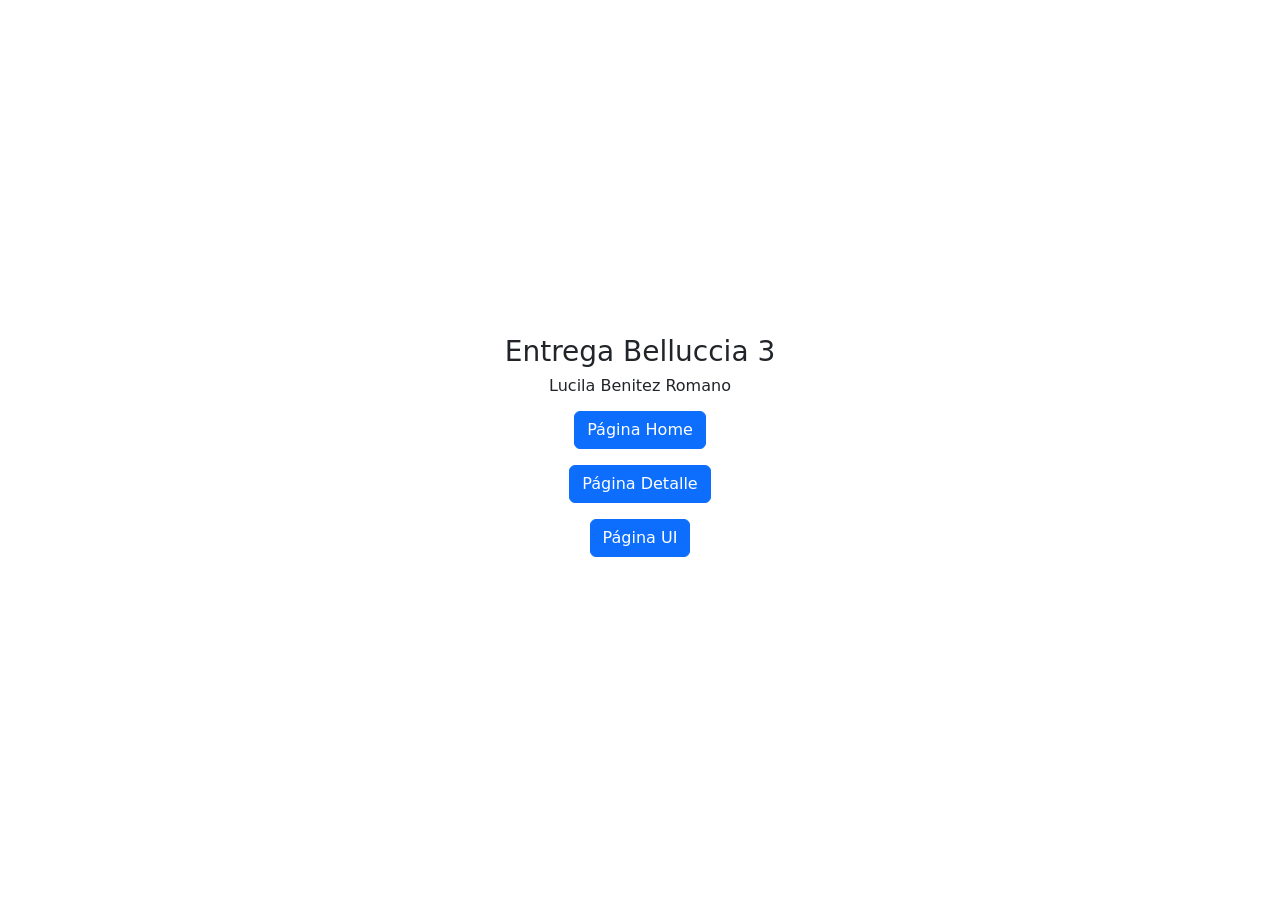
==== commit 1e44fd02: "ACT 10 ENTREGA" ====
--- a/index.html
+++ b/index.html
@@ -1,589 +1,21 @@
-﻿<!DOCTYPE html>
-<html lang="es">
-<head>
-<meta charset="UTF-8">
-<meta name="viewport" content="width=device-width, initial-scale=1.0">
-<title>RAÍZ — Restauración integral de muebles</title>
-<meta name="description" content="RAÍZ transforma muebles con memoria en piezas contemporáneas. Restauración integral, esterilla y fibras naturales, rediseño y terminación artesanal.">
-<link rel="preconnect" href="https://fonts.googleapis.com">
-<link rel="preconnect" href="https://fonts.gstatic.com" crossorigin>
-<link href="https://fonts.googleapis.com/css2?family=Hanken+Grotesk:wght@600;800;900&family=Inter:wght@500;600;700&family=Space+Grotesk:wght@400;500;600;700&display=swap" rel="stylesheet">
-<link rel="stylesheet" href="https://use.typekit.net/fam1two.css">
-<link rel="stylesheet" href="style.css">
-</head>
-<body>
+﻿<!DOCTYPE html><html lang="es"><head><meta charset="UTF-8"><meta name="viewport" content="width=device-width, initial-scale=1.0"><!--NO TOCAR-->
+<!--Modificar Título de página-->    
+<title>RAÍZ - Benitez Romano, Lucila</title>
 
-<!-- ============================================================
-     HEADER — navegación fija, se oculta al bajar, aparece al subir
-     ============================================================ -->
-<header class="header" id="header">
-  <div class="envoltura">
-    <a href="index.html" class="logo-raiz logo-header" aria-label="RAÍZ, inicio">
-      RAÍZ
-    </a>
-    <nav class="header-nav" aria-label="Navegación principal">
-      <a href="index.html#oficios" class="header-nav__link">Cursos</a>
-      <a href="index.html#materiales" class="header-nav__link">Materiales</a>
-      <a href="index.html#capsula" class="header-nav__link">Muebles Cápsula</a>
-      <a href="index.html#manifiesto" class="header-nav__link">Nosotros</a>
-      <a href="index.html#contacto" class="header-nav__link">Contacto</a>
-      <a href="index.html#hero" class="header-nav__link">Inicio</a>
-    </nav>
-    <button class="menu-toggle" type="button" aria-controls="siteMenu" aria-expanded="false">
-      <span>MENÚ</span>
-    </button>
-  </div>
-</header>
+<!--NO TOCAR--><link href="https://cdn.jsdelivr.net/npm/bootstrap@5.3.3/dist/css/bootstrap.min.css" rel="stylesheet" integrity="sha384-QWTKZyjpPEjISv5WaRU9OFeRpok6YctnYmDr5pNlyT2bRjXh0JMhjY6hW+ALEwIH" crossorigin="anonymous"></head><body><main><div class="container d-flex flex-column align-items-center justify-content-center" style="height: 100vh; width: 100%;"><!--NO TOCAR-->
 
-<section class="raiz-hero" id="hero" aria-labelledby="raizHeroTitle">
-  <img class="raiz-hero__bg" src="assets/images/hero1.png" alt="">
 
-  <div class="raiz-hero__content">
-    <h1 id="raizHeroTitle">RENOVÁ<br>REDISEÑÁ<br>REUTILIZÁ</h1>
-    <p class="raiz-hero__claim">Restauramos piezas con historia<br>para que sigan formando parte de la tuya</p>
-    <a href="#servicios" class="raiz-hero__btn">DESCUBRÍ MÁS</a>
-  </div>
-</section>
+    <h3>Entrega Belluccia 3</h3>
+    <h6>Lucila Benitez Romano</h6>
+    <!--Insertar link debajo-->
+    <a href="home.html">
+    <button type="button" class="btn btn-primary my-2">Página Home</button></a>
+    <!--Insertar link debajo-->
+    <a href="detalle.html">
+    <button type="button" class="btn btn-primary my-2">Página Detalle</button></a>
+    <!--Insertar link debajo-->
+    <a href="kit-ui.html">
+    <button type="button" class="btn btn-primary my-2">Página UI</button></a>
+        
 
-<!-- ============================================================
-     PRINCIPIOS
-     ============================================================ -->
-<section class="principios" id="principios">
-  <div class="envoltura principios-contenido">
-    <h2 class="principios-titulo reveal">
-      <span>CUATRO PRINCIPIOS,</span>
-      <span>SIN EXCEPCIONES.</span>
-    </h2>
-    <p class="principios-bajada reveal">
-      Los criterios que guían cada decisión<br>
-     desde el primer diagnóstico hasta la terminación final.
-    </p>
-
-    <div class="principios-grid">
-      <article class="principio-item reveal" style="--i:0">
-        <span class="principio-icono" style="--icono:url('assets/icons/madera.svg')" aria-hidden="true"></span>
-        <h3>Materiales con historia</h3>
-        <p>Trabajamos con la materia que ya tiene una historia.</p>
-      </article>
-
-      <article class="principio-item reveal" style="--i:1">
-        <span class="principio-icono" style="--icono:url('assets/icons/compas.svg')" aria-hidden="true"></span>
-        <h3>Oficio artesanal</h3>
-        <p>Cada restauración nace del criterio y la experiencia.</p>
-      </article>
-
-      <article class="principio-item reveal" style="--i:2">
-        <span class="principio-icono" style="--icono:url('assets/icons/reciclaje.svg')" aria-hidden="true"></span>
-        <h3>Restaurar es decidir</h3>
-        <p>Restauramos lo esencial. Intervenimos lo necesario.</p>
-      </article>
-
-      <article class="principio-item reveal" style="--i:3">
-        <span class="principio-icono" style="--icono:url('assets/icons/reloj.svg')" aria-hidden="true"></span>
-        <h3>Hecho para durar</h3>
-        <p>
-  Construido para resistir<br>
-  el paso del tiempo.
-</p>
-      </article>
-    </div>
-  </div>
-</section>
-
-<!-- ============================================================
-     HISTORIA — carrusel vertical: texto izquierda · imagen derecha
-     Slides: origen · proceso · resultado
-     JS: script.js sección 8
-     ============================================================ -->
-<section class="seccion historia" id="historia">
-  <div class="envoltura">
-
-    <!-- Columna izquierda: slides de texto apilados (CSS grid) -->
-    <div class="historia-contenido" aria-live="polite" aria-atomic="true">
-
-      <!-- [MODIFICAR] Slide 1: texto de origen -->
-      <article class="historia-slide activo">
-        <span class="ojo historia-eyebrow">ORIGEN</span>
-        <h2 class="titulo-display seccion-titulo">UN OFICIO APRENDIDO<br>PIEZA POR PIEZA</h2>
-        <p>Empezamos restaurando muebles descartados, sin taller ni marca. Ahí aprendimos a diagnosticar antes de intervenir.</p>
-      </article>
-
-      <!-- [MODIFICAR] Slide 2: proceso de intervención -->
-      <article class="historia-slide">
-        <span class="ojo historia-eyebrow">CRITERIO</span>
-        <h2 class="titulo-display seccion-titulo">Restaurar es una decisión, no un procedimiento</h2>
-        <p>Cada pieza define su propio proceso. No aplicamos una técnica única, elegimos la que esa pieza necesita.</p>
-      </article>
-
-      <!-- [MODIFICAR] Slide 3: resultado final -->
-      <article class="historia-slide">
-        <span class="ojo historia-eyebrow">PRESENTE</span>
-        <h2 class="titulo-display seccion-titulo">UN MÉTODO PROPIO<br>REPLICABLE Y ENSEÑABLE</h2>
-        <p>Diagnóstico, reparación estructural y rediseño. El mismo proceso que aplicamos en el taller es el que enseñamos en nuestros cursos.</p>
-      </article>
-
-    </div>
-
-    <!-- Columna derecha: imágenes apiladas + controles verticales -->
-    <div class="historia-visual">
-
-      <!-- [MODIFICAR] Reemplazar src con fotos propias de cada etapa -->
-      <div class="historia-imagenes">
-        <div class="historia-imagen-slide activo">
-          <img src="assets/images/origen-foto1.jpeg" alt="Mueble de madera con historia visible">
-        </div>
-        <div class="historia-imagen-slide">
-          <img src="assets/images/origen-foto2.jpeg" alt="Proceso de restauración en el taller">
-        </div>
-        <div class="historia-imagen-slide">
-          <img src="assets/images/origen-foto3.jpeg" alt="Pieza restaurada, terminación final">
-        </div>
-      </div>
-
-      <!-- Controles: arriba · contador · abajo -->
-      <div class="historia-controles">
-        <button class="circulo-nav" id="historiaArriba" aria-label="Slide anterior" disabled>
-          <svg viewBox="0 0 24 24" fill="none" stroke="currentColor" stroke-width="2"><path d="M18 15l-6-6-6 6"/></svg>
-        </button>
-        <div class="historia-dots" id="historiaDots" aria-label="Seleccionar historia">
-          <button class="activo" type="button" aria-label="Ver origen"></button>
-          <button type="button" aria-label="Ver proceso"></button>
-          <button type="button" aria-label="Ver resultado"></button>
-        </div>
-        <button class="circulo-nav" id="historiaAbajo" aria-label="Slide siguiente">
-          <svg viewBox="0 0 24 24" fill="none" stroke="currentColor" stroke-width="2"><path d="M6 9l6 6 6-6"/></svg>
-        </button>
-      </div>
-
-    </div>
-
-  </div>
-</section>
-
-<!-- ============================================================
-     MANIFIESTO — declaración central de marca
-     ============================================================ -->
-<section class="seccion manifiesto" id="manifiesto">
-  <div class="envoltura">
-    <div class="manifiesto-texto">
-      <span class="ojo manifiesto-eyebrow reveal">— Nuestra filosofía</span>
-      <h2 class="titulo-display manifiesto-titulo reveal">RESTAURAMOS, REDISEÑAMOS Y REUTILIZAMOS<br><em> MUEBLES CON HISTORIA</em></h2>
-      <p class="manifiesto-secundario reveal">Somos un taller especializado en darle una nueva vida a piezas que ya demostraron que funcionan. Ofrecemos un servicio completo — diagnóstico, reparación estructural y rediseño — para que cada mueble vuelva a tener lugar en tu casa, sin necesidad de producir algo nuevo desde cero. </p>
-    </div>
-    <figure class="manifiesto-card reveal">
-      <img src="assets/images/taller2bis.png" alt="Taller RAÍZ de restauración de muebles">
-    </figure>
-  </div>
-</section>
-
-<!-- ============================================================
-     LABORATORIO DE OFICIOS — cursos
-     ============================================================ -->
-<section class="seccion oficios" id="oficios">
-  <div class="envoltura">
-    <div class="oficios-cabecera">
-      <div>
-        <span class="ojo seccion-eyebrow">— Nuestros cursos</span>
-        <h2 class="titulo-display seccion-titulo reveal">Aprendé el oficio</h2>
-      </div>
-      
-      <p class="reveal">
-  Tres recorridos que conviven en cada pieza:<br>
-  la técnica, la materia y el detalle final.
-</p>
-    </div>
-
-    <div class="oficios-carousel">
-      <button class="circulo-nav oficios-flecha oficios-flecha--prev" type="button" id="oficiosPrev" aria-label="Ver curso anterior">
-        <svg viewBox="0 0 24 24" fill="none" stroke="currentColor" stroke-width="2"><path d="M15 18l-6-6 6-6"/></svg>
-      </button>
-
-      <div class="oficios-grid reveal-fila" id="oficiosGrid">
-        <!-- Card destacada -->
-        <article class="card-oficio card-oficio--destacado reveal" style="--i:0">
-          <div class="card-oficio-imagen">
-            <span class="card-oficio-badge card-oficio-badge--destacado">Destacado</span>
-            <img src="assets/images/curso1.png" alt="Restauración integral de un mueble de madera">
-          </div>
-          <div class="card-oficio-cuerpo">
-            <span class="card-oficio-numero">01</span>
-            <span class="card-oficio-estrellas" aria-label="5 estrellas">★★★★★</span>
-            <h3 class="card-oficio-titulo">Servicio integral de restauración</h3>
-            <p class="card-oficio-descripcion">Diagnóstico, intervención estructural, terminación y criterio estético para restaurar una pieza de principio a fin.</p>
-            <p class="card-oficio-precio">$120.000 ARS</p>
-            <a href="curso-restauracion.html" class="card-oficio-enlace">
-              <span>Ver más</span>
-            </a>
-          </div>
-        </article>
-
-        <article class="card-oficio reveal" style="--i:1">
-          <div class="card-oficio-imagen">
-            <img src="assets/images/curso2.png" alt="Manos tejiendo esterilla con fibras naturales">
-          </div>
-          <div class="card-oficio-cuerpo">
-            <span class="card-oficio-numero">02</span>
-            <span class="card-oficio-estrellas" aria-label="5 estrellas">★★★★★</span>
-            <h3 class="card-oficio-titulo">Esterilla y fibras naturales</h3>
-            <p class="card-oficio-descripcion">Técnicas de entramado, reparación y lectura material para piezas con fibras naturales.</p>
-            <p class="card-oficio-precio">$90.000 ARS</p>
-            <a href="#contacto" class="card-oficio-enlace">
-              <span>Ver más</span>
-            </a>
-          </div>
-        </article>
-
-        <article class="card-oficio reveal" style="--i:2">
-          <div class="card-oficio-imagen">
-            <img src="assets/images/curso3.png" alt="Rediseño contemporáneo de un mueble antiguo">
-          </div>
-          <div class="card-oficio-cuerpo">
-            <span class="card-oficio-numero">03</span>
-            <span class="card-oficio-estrellas" aria-label="5 estrellas">★★★★★</span>
-            <h3 class="card-oficio-titulo">Materiales & acabados</h3>
-            <p class="card-oficio-descripcion">Preparación de superficies, combinaciones de terminación y decisiones de color.</p>
-            <p class="card-oficio-precio">$75.000 ARS</p>
-            <a href="#contacto" class="card-oficio-enlace">
-              <span>Ver más</span>
-            </a>
-          </div>
-        </article>
-      </div>
-
-      <button class="circulo-nav oficios-flecha oficios-flecha--next" type="button" id="oficiosNext" aria-label="Ver curso siguiente">
-        <svg viewBox="0 0 24 24" fill="none" stroke="currentColor" stroke-width="2"><path d="M9 18l6-6-6-6"/></svg>
-      </button>
-    </div>
-
-    <div class="oficios-dots" id="oficiosDots" aria-label="Seleccionar curso">
-      <button class="activo" type="button" data-indice="0" aria-label="Ver curso 1"></button>
-      <button type="button" data-indice="1" aria-label="Ver curso 2"></button>
-      <button type="button" data-indice="2" aria-label="Ver curso 3"></button>
-    </div>
-
-  </div>
-</section>
-
-<!-- ============================================================
-     MATERIALES — biblioteca técnica de maderas
-     ============================================================ -->
-<section class="seccion materiales" id="materiales" aria-labelledby="materialesTitulo">
-  <div class="envoltura materiales__inner">
-    <header class="materiales__header">
-      <span class="ojo seccion-eyebrow reveal">— Materiales</span>
-      <h3 class="titulo-display seccion-titulo reveal" id="materialesTitulo">Los materiales que dan vida a cada restauración</h3>
-      <p class="materiales__intro reveal">No todas las maderas envejecen igual. Su veta, densidad y comportamiento definen la manera en que una pieza debe ser restaurada. Conocer el material es comprender el mueble desde su origen.</p>
-    </header>
-
-    <div class="materiales__layout reveal">
-      <figure class="materiales__visual material-placeholder--oak" id="materialVisual">
-        <img class="materiales__image" id="materialImage" alt="" hidden>
-        <figcaption class="materiales__caption">
-          <span class="materiales__placeholder-label">Texture placeholder</span>
-          <strong id="materialVisualName">Roble americano</strong>
-        </figcaption>
-      </figure>
-
-      <div class="materiales__info" id="materialPanel" role="tabpanel" aria-live="polite">
-        <div class="materiales__tabs" id="materialTabs" role="tablist" aria-label="Seleccionar madera"></div>
-
-        <div class="materiales__details">
-          <dl class="materiales__specs" id="materialSpecs"></dl>
-          <p class="materiales__description" id="materialDescription"></p>
-        </div>
-      </div>
-    </div>
-
-    <section class="materiales__tapizado" aria-labelledby="tapizadoTitulo">
-      <header class="materiales__subheader">
-        <span class="ojo seccion-eyebrow">Estructura interna</span>
-        <h3 class="titulo-display materiales__subtitulo" id="tapizadoTitulo">
-          <span>Comprender la estructura</span>
-          <span>es restaurar con criterio</span>
-        </h3>
-        <p class="materiales__intro">Cada pieza posee una estructura única. Analizar sus componentes nos permite intervenir con precisión, preservar su esencia y garantizar un resultado duradero.</p>
-      </header>
-
-      <div class="tapizado__layout">
-        <div class="tapizado__media">
-          <img id="sillon-corte" src="assets/images/sillon-estructura.png" alt="Corte transversal de un sillón mostrando sus capas internas de construcción">
-
-          <button class="hotspot hotspot--tapizado" type="button" data-layer="tapizado" aria-label="Ver información sobre: Tapizado" aria-pressed="false"></button>
-          <button class="hotspot hotspot--relleno-asiento" type="button" data-layer="relleno-asiento" aria-label="Ver información sobre: Relleno de asiento" aria-pressed="false"></button>
-          <button class="hotspot hotspot--estructura-lateral" type="button" data-layer="estructura-lateral" aria-label="Ver información sobre: Estructura lateral" aria-pressed="false"></button>
-          <button class="hotspot hotspot--suspension" type="button" data-layer="suspension" aria-label="Ver información sobre: Suspensión" aria-pressed="false"></button>
-          <button class="hotspot hotspot--relleno-respaldo" type="button" data-layer="relleno-respaldo" aria-label="Ver información sobre: Relleno de respaldo" aria-pressed="false"></button>
-
-          <span class="tapizado__connector" aria-hidden="true"></span>
-
-          <article class="tapizado__panel" id="tapizadoPanel" aria-live="polite" data-layer="tapizado" hidden>
-            <span class="tapizado__label">Componente</span>
-            <h4 id="tapizadoPanelTitle">Estructura</h4>
-            <p id="tapizadoPanelText">Tela terracota, la decisión estética final. Se cambia sin tocar lo que hay debajo.</p>
-          </article>
-        </div>
-
-        <div class="tapizado__mobile-list" aria-label="Capas del tapizado"></div>
-        <p class="tapizado__nota">
-          <span>Vista esquemática de un mueble tapizado.</span>
-          <span>La construcción puede variar según la tipología y la época de fabricación.</span>
-        </p>
-      </div>
-    </section>
-  </div>
-</section>
-
-<!-- ============================================================
-     MUEBLES CÁPSULA — galería de 6 proyectos restaurados
-     ============================================================ -->
-<section class="seccion capsula" id="capsula">
-  <div class="envoltura capsula-contenido">
-    <div class="capsula-cabecera">
-      <span class="ojo seccion-eyebrow reveal">— Próximamente</span>
-      <h2 class="titulo-display seccion-titulo reveal">Muebles cápsula</h2>
-      <p class="capsula-bajada reveal">Un adelanto de lo que viene: una primera mirada a nuestra próxima línea de piezas únicas, ensambladas desde fragmentos que ya no tenían arreglo. Cada una, irrepetible.
-    </div>
-
-    <div class="capsula-carousel reveal" aria-label="Historias de transformación de muebles">
-      <button class="circulo-nav capsula-flecha capsula-flecha--prev" type="button" id="capsulaPrev" aria-label="Ver historia anterior">
-        <svg viewBox="0 0 24 24" fill="none" stroke="currentColor" stroke-width="2"><path d="M15 18l-6-6 6-6"/></svg>
-      </button>
-
-      <div class="capsula-viewport" id="capsulaViewport">
-        <article class="capsula-card is-active" data-capsula-card>
-          <div class="capsula-card__imagen">
-            <img src="assets/images/capsula1.png" alt="Mesa Órbita con madera recuperada">
-          </div>
-          <div class="capsula-card__contenido">
-            <h3>Mesa Órbita</h3>
-            <a href="#contacto" class="capsula-card__cta">Ver historia completa</a>
-          </div>
-        </article>
-
-        <article class="capsula-card" data-capsula-card>
-          <div class="capsula-card__imagen">
-            <img src="assets/images/capsula2.png" alt="Mesa Familiar de Roble">
-          </div>
-          <div class="capsula-card__contenido">
-            <h3>Silla Cebra</h3>
-            <a href="#contacto" class="capsula-card__cta">Ver historia completa</a>
-          </div>
-        </article>
-
-        <article class="capsula-card" data-capsula-card>
-          <div class="capsula-card__imagen">
-           <img src="assets/images/capsula3.png" alt="Biblioteca Escandinava">
-          </div>
-          <div class="capsula-card__contenido">
-            <h3>Mueble Módulo</h3>
-            <a href="#contacto" class="capsula-card__cta">Ver historia completa</a>
-          </div>
-        </article>
-
-        <article class="capsula-card" data-capsula-card>
-          <div class="capsula-card__imagen">
-            <img src="assets/images/capsula4bis.png" alt="Mesa de luz Bruma">
-          </div>
-          <div class="capsula-card__contenido">
-            <h3>Mesa de luz Nix</h3>
-            <a href="#contacto" class="capsula-card__cta">Ver historia completa</a>
-          </div>
-        </article>
-
-        <article class="capsula-card" data-capsula-card>
-          <div class="capsula-card__imagen">
-            <img src="assets/images/capsula5.png" alt="Butaca Umbral">
-          </div>
-          <div class="capsula-card__contenido">
-            <h3>Butaca Umbral</h3>
-            <a href="#contacto" class="capsula-card__cta">Ver historia completa</a>
-          </div>
-        </article>
-      </div>
-
-      <button class="circulo-nav capsula-flecha capsula-flecha--next" type="button" id="capsulaNext" aria-label="Ver historia siguiente">
-        <svg viewBox="0 0 24 24" fill="none" stroke="currentColor" stroke-width="2"><path d="M9 18l6-6-6-6"/></svg>
-      </button>
-    </div>
-
-    <div class="capsula-dots" id="capsulaDots" aria-label="Seleccionar historia">
-      <button class="activo" type="button" aria-label="Ver Silla Windsor 1972"></button>
-      <button type="button" aria-label="Ver Mesa Familiar de Roble"></button>
-      <button type="button" aria-label="Ver Biblioteca Escandinava"></button>
-      <button type="button" aria-label="Ver Aparador Bruma"></button>
-      <button type="button" aria-label="Ver Butaca Umbral"></button>
-    </div>
-  </div>
-</section>
-<!-- ============================================================
-     MARQUEE DE CIERRE — mensaje tipográfico
-     ============================================================ -->
-<section class="raiz-marquee">
-  <div class="raiz-marquee__track">
-    <div class="raiz-marquee__content">
-      <span>NO REEMPLACES, TRANSFORMÁ</span>
-      <img class="raiz-marquee__dot" src="assets/images/dot1.png" alt="" aria-hidden="true">
-      <span>NO REEMPLACES, TRANSFORMÁ</span>
-      <img class="raiz-marquee__dot" src="assets/images/dot2.png" alt="" aria-hidden="true">
-      <span>NO REEMPLACES, TRANSFORMÁ</span>
-      <img class="raiz-marquee__dot" src="assets/images/dot3.png" alt="" aria-hidden="true">
-      <span>NO REEMPLACES, TRANSFORMÁ</span>
-      <img class="raiz-marquee__dot" src="assets/images/dot4.png" alt="" aria-hidden="true">
-      <span>NO REEMPLACES, TRANSFORMÁ</span>
-      <img class="raiz-marquee__dot" src="assets/images/dot5.png" alt="" aria-hidden="true">
-    </div>
-
-    <div class="raiz-marquee__content" aria-hidden="true">
-      <span>NO REEMPLACES, TRANSFORMÁ</span>
-      <img class="raiz-marquee__dot" src="assets/images/dot1.png" alt="">
-      <span>NO REEMPLACES, TRANSFORMÁ</span>
-      <img class="raiz-marquee__dot" src="assets/images/dot2.png" alt="">
-      <span>NO REEMPLACES, TRANSFORMÁ</span>
-      <img class="raiz-marquee__dot" src="assets/images/dot3.png" alt="">
-      <span>NO REEMPLACES, TRANSFORMÁ</span>
-      <img class="raiz-marquee__dot" src="assets/images/dot4.png" alt="">
-      <span>NO REEMPLACES, TRANSFORMÁ</span>
-      <img class="raiz-marquee__dot" src="assets/images/dot5.png" alt="">
-    </div>
-  </div>
-</section>
-
-<!-- ============================================================
-     VIDEO
-     ============================================================ -->
-<section class="video-card-section">
-  <div class="video-card">
-    <video class="video-card__media" autoplay muted loop playsinline preload="metadata">
-      <source src="assets/videos/video2.mp4" type="video/mp4">
-      Tu navegador no soporta video HTML5.
-    </video>
-  </div>
-</section>
-
-<!-- ============================================================
-     CTA CONTACTO — dos columnas, imagen + formulario
-     ============================================================ -->
-<section class="cta-contacto" id="contacto">
-  <div class="cta-contacto__imagen">
-    <img src="assets/images/footerbis.png" alt="Muestras de maderas y colores para restauración">
-    <div class="cta-contacto__overlay"></div>
-  </div>
-  <div class="cta-contacto__form-panel">
-    <h2 class="titulo-display cta-contacto__titulo">MANDANOS LOS DETALLES DE TU<br>MUEBLE Y EMPEZAMOS EL DIAGNÓSTICO</h2>
-    <form class="cta-contacto__form" id="form-contacto" novalidate>
-      <div class="cta-contacto__campo">
-        <label for="nombre">Nombre</label>
-        <input type="text" id="nombre" name="nombre" required>
-      </div>
-      <div class="cta-contacto__campo">
-        <label for="telefono">Teléfono</label>
-        <input type="tel" id="telefono" name="telefono">
-      </div>
-      <div class="cta-contacto__campo">
-        <label for="email">Email</label>
-        <input type="email" id="email" name="email" required>
-      </div>
-      <div class="cta-contacto__campo">
-        <label for="mensaje">Mensaje</label>
-        <textarea id="mensaje" name="mensaje" rows="6" required></textarea>
-      </div>
-      <button type="submit" class="btn btn--nogal-invertido">Enviar consulta</button>
-    </form>
-    <p class="cta-contacto__confirmacion" id="ctaContactoMsg" role="status" aria-live="polite"></p>
-  </div>
-</section>
-
-<!-- ============================================================
-     FOOTER
-     ============================================================ -->
-<footer class="footer">
-  <div class="envoltura">
-    <div class="footer-top">
-      <div class="footer-marca">
-        <span class="footer-logo-mark">RAÍZ</span>
-        <p class="footer-texto">Oficio y diseño para muebles que merecen seguir en pie.</p>
-        <div class="footer-redes">
-          <a href="#" aria-label="Facebook">
-            <img src="assets/icons/facebook.svg.svg" alt="" aria-hidden="true">
-          </a>
-          <a href="#" aria-label="Instagram">
-            <img src="assets/icons/instagram.svg.svg" alt="" aria-hidden="true">
-          </a>
-          <a href="#" aria-label="TikTok">
-            <img src="assets/icons/tiktok.svg.svg" alt="" aria-hidden="true">
-          </a>
-          <a href="#" aria-label="Pinterest">
-            <img src="assets/icons/pinterest.svg.svg" alt="" aria-hidden="true">
-          </a>
-        </div>
-      </div>
-
-      <div class="footer-columna">
-        <h4>EXPLORAR</h4>
-        <ul>
-          <li><a href="#hero">Sobre RAÍZ</a></li>
-          <li><a href="#manifiesto">Manifiesto</a></li>
-          <li><a href="curso-restauracion.html">Cursos</a></li>
-          <li><a href="curso-restauracion.html#preguntas-frecuentes">Preguntas frecuentes</a></li>
-        </ul>
-      </div>
-
-      <div class="footer-columna">
-        <h4>CONTACTO</h4>
-        <div class="footer-lista">
-          <!-- Reemplazar por teléfono real -->
-          <p class="footer-texto">Teléfono: +54 9 11 3456-7890</p>
-          <!-- Reemplazar por email real -->
-          <p class="footer-texto">Email: info@raizrestudio.com.ar</p>
-          <p class="footer-texto">Horario: Lun – Vie, 9 a 18 hs</p>
-          <a class="footer-link-destacado" href="#contacto">Solicitar presupuesto →</a>
-        </div>
-      </div>
-
-      <div class="footer-columna footer-columna--mapa">
-        <h4>NUESTRA LOCACIÓN</h4>
-        <p class="footer-texto">Trabajamos desde Palermo, Buenos Aires.</p>
-        <div class="footer-mapa">
-          <iframe
-            src="https://www.google.com/maps/embed?pb=!1m18!1m12!1m3!1d3284.7!2d-58.4238!3d-34.5875!2m3!1f0!2f0!3f0!3m2!1i1024!2i768!4f13.1!3m3!1m2!1s0x0%3A0x0!2zMzTCsDM1JzE1LjAiUyA1OMKwMjUnMjUuNyJX!5e0!3m2!1ses!2sar!4v1234567890"
-            allowfullscreen
-            loading="lazy"
-            referrerpolicy="no-referrer-when-downgrade"
-            title="Mapa de Palermo, Buenos Aires"></iframe>
-        </div>
-      </div>
-    </div>
-
-  </div>
-
-  <div class="footer-bottom">
-    <nav class="footer-legales" aria-label="Legales">
-      <a href="#">Política de privacidad</a>
-      <a href="#">Preferencia de cookies</a>
-      <a href="#">Términos y condiciones</a>
-    </nav>
-    <p>@2026 RAÍZ. Todos los derechos reservados.</p>
-  </div>
-</footer>
-
-<!-- Botón flotante volver arriba -->
-<button class="volver-arriba" id="volverArriba" aria-label="Volver arriba">
-  <svg viewBox="0 0 24 24" fill="none" stroke="currentColor" stroke-width="2"><path d="M18 15l-6-6-6 6"/></svg>
-</button>
-
-<div class="site-menu-overlay" data-menu-close hidden></div>
-<aside class="site-menu" id="siteMenu" aria-hidden="true" aria-label="Menú principal">
-  <button class="site-menu__close" type="button" data-menu-close aria-label="Cerrar menú"></button>
-  <nav class="site-menu__nav">
-    <a href="index.html#hero" class="site-menu__link">Inicio</a>
-    <a href="index.html#oficios" class="site-menu__link">Cursos</a>
-    <a href="index.html#materiales" class="site-menu__link">Materiales</a>
-    <a href="index.html#capsula" class="site-menu__link">Muebles Cápsula</a>
-    <a href="index.html#manifiesto" class="site-menu__link">Nosotros</a>
-    <a href="index.html#contacto" class="site-menu__link">Contacto</a>
-  </nav>
-</aside>
-
-<script src="script.js"></script>
-</body>
-</html>
+<!--NO TOCAR--></div></main></body><script src="https://cdn.jsdelivr.net/npm/bootstrap@5.3.3/dist/js/bootstrap.bundle.min.js" integrity="sha384-YvpcrYf0tY3lHB60NNkmXc5s9fDVZLESaAA55NDzOxhy9GkcIdslK1eN7N6jIeHz" crossorigin="anonymous"></script></html>
